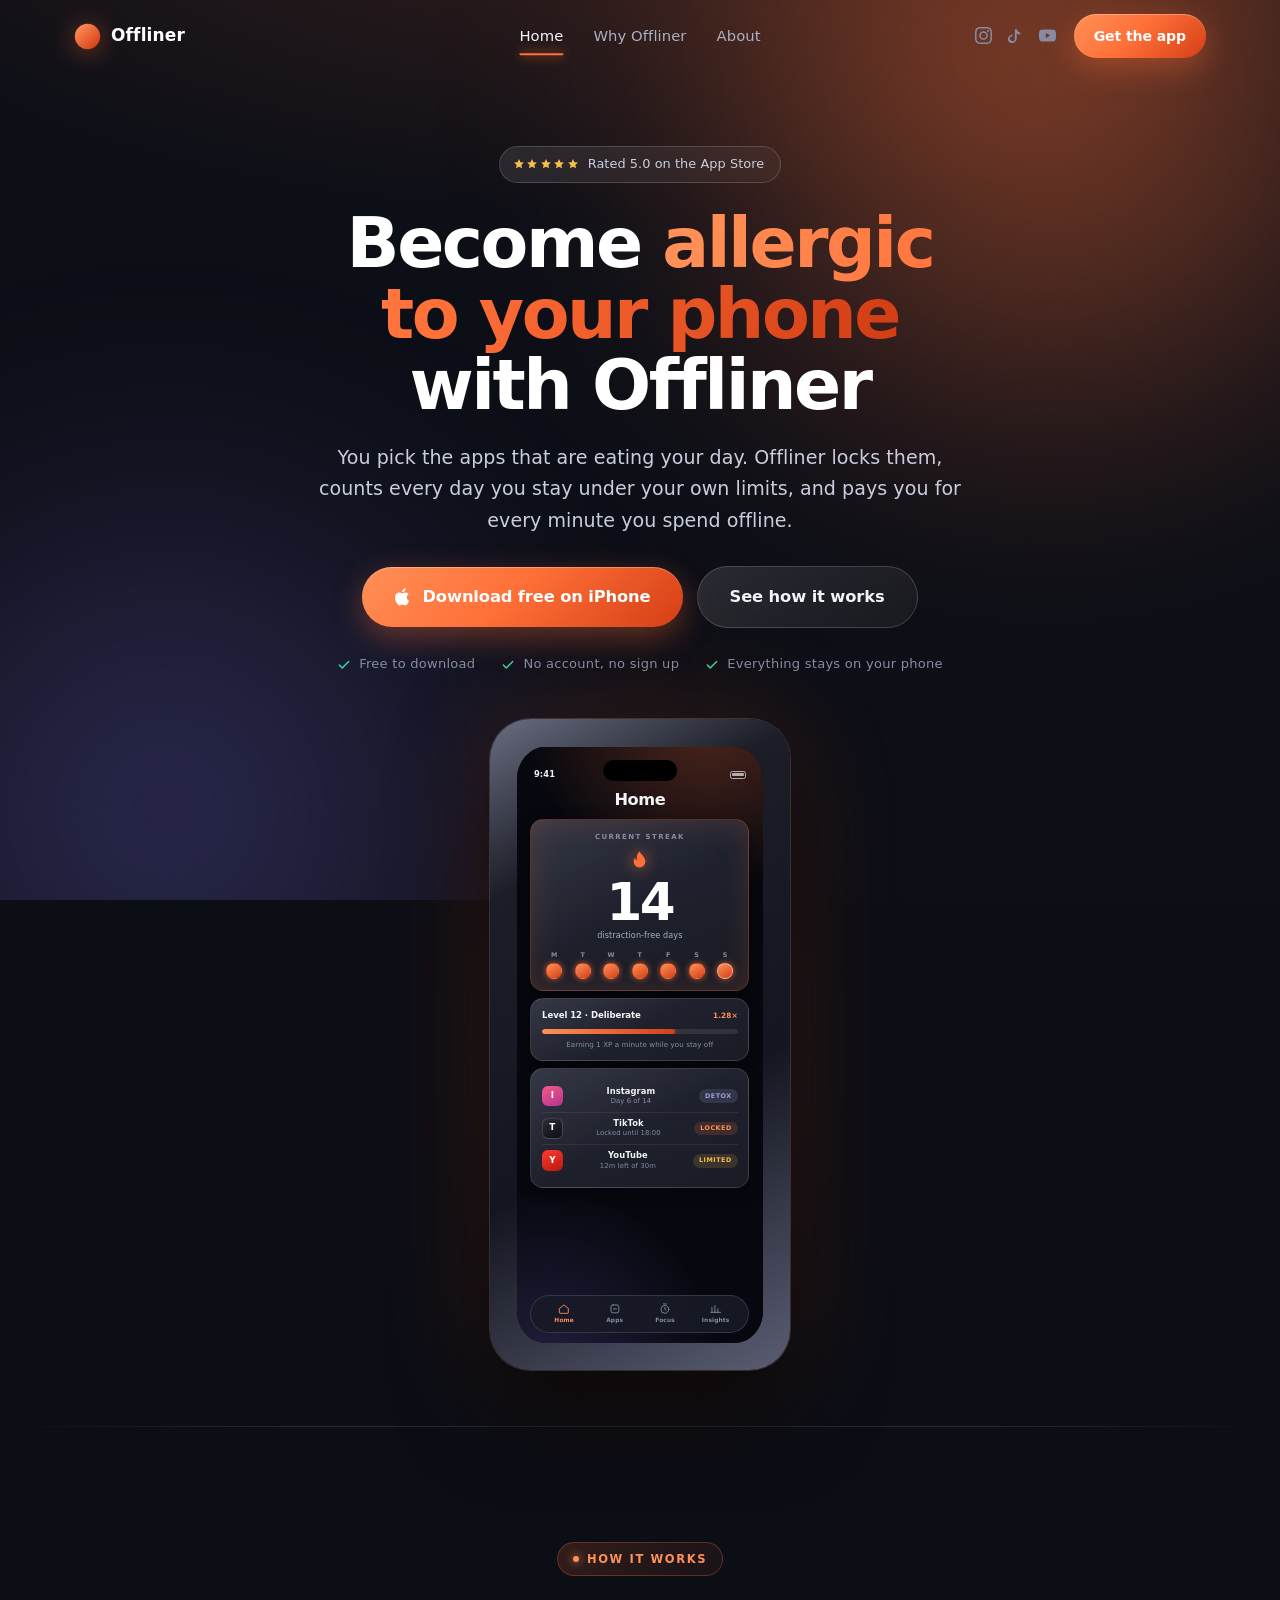
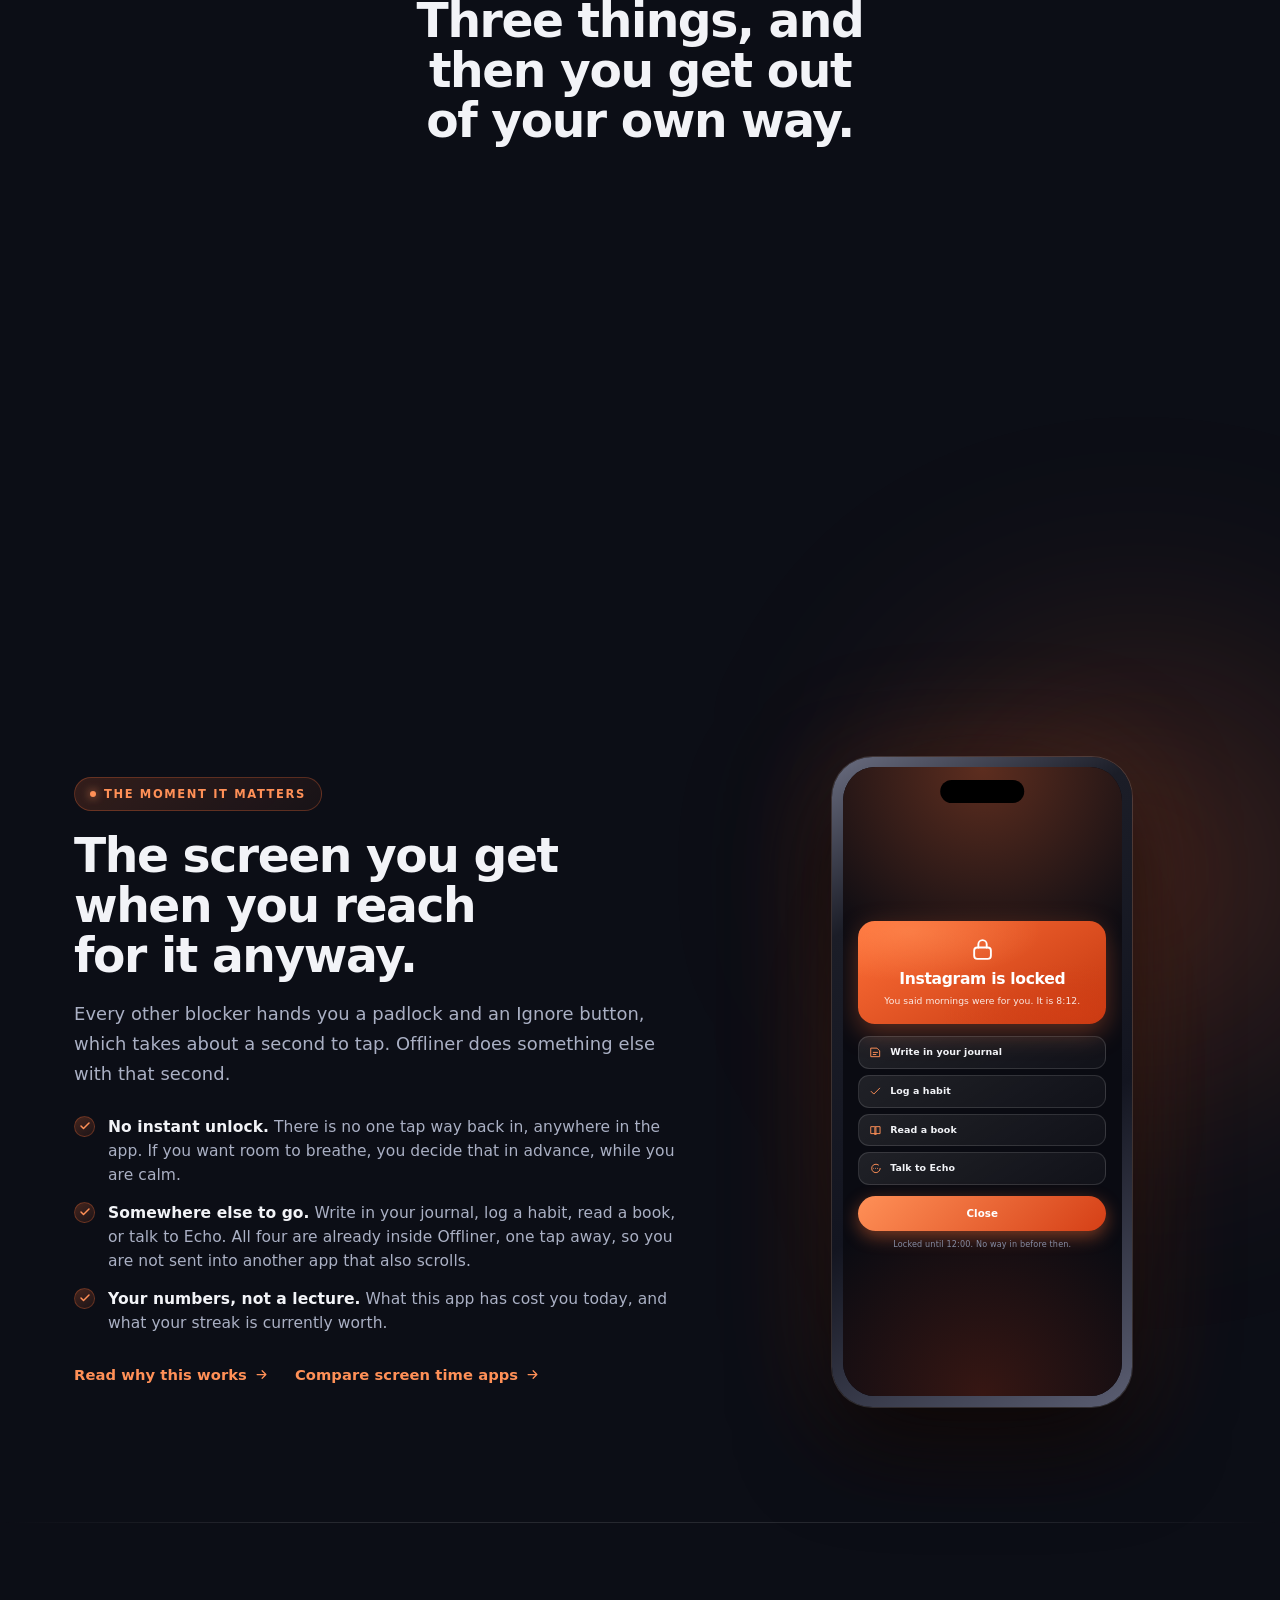
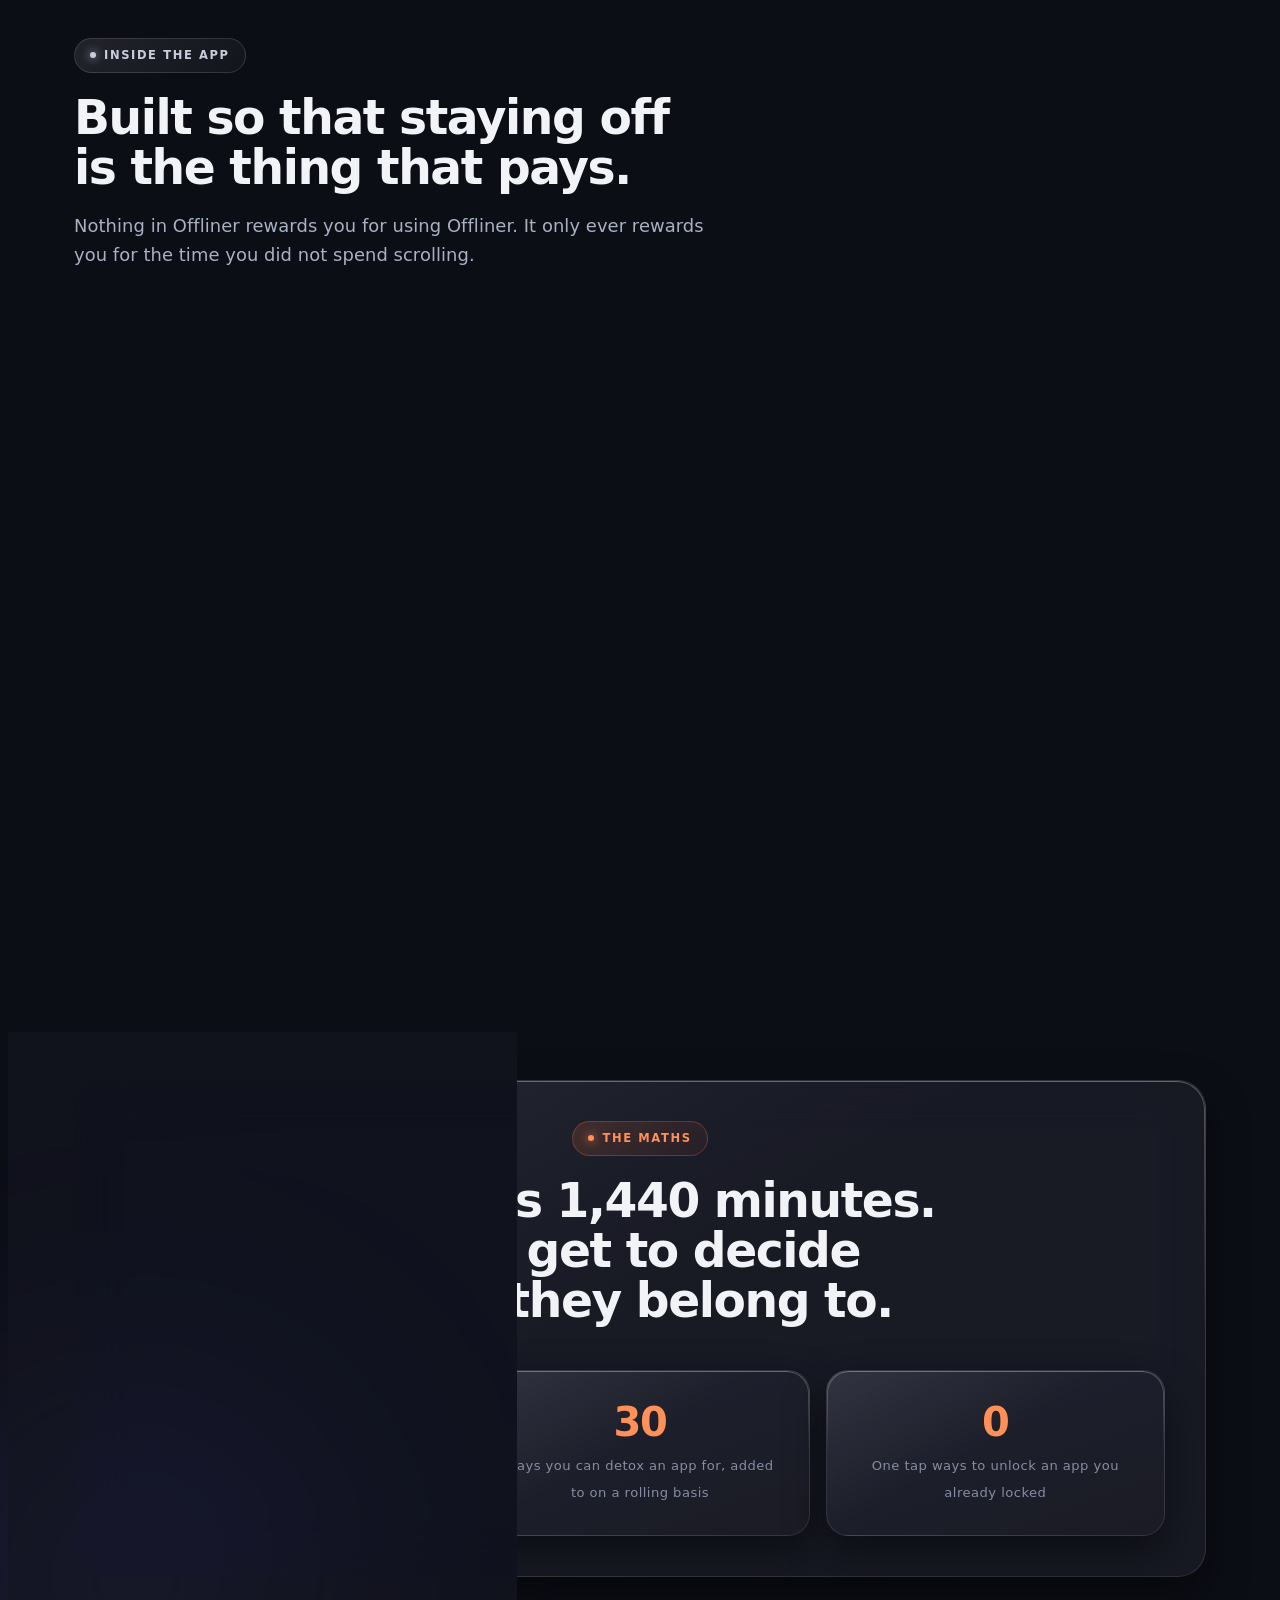
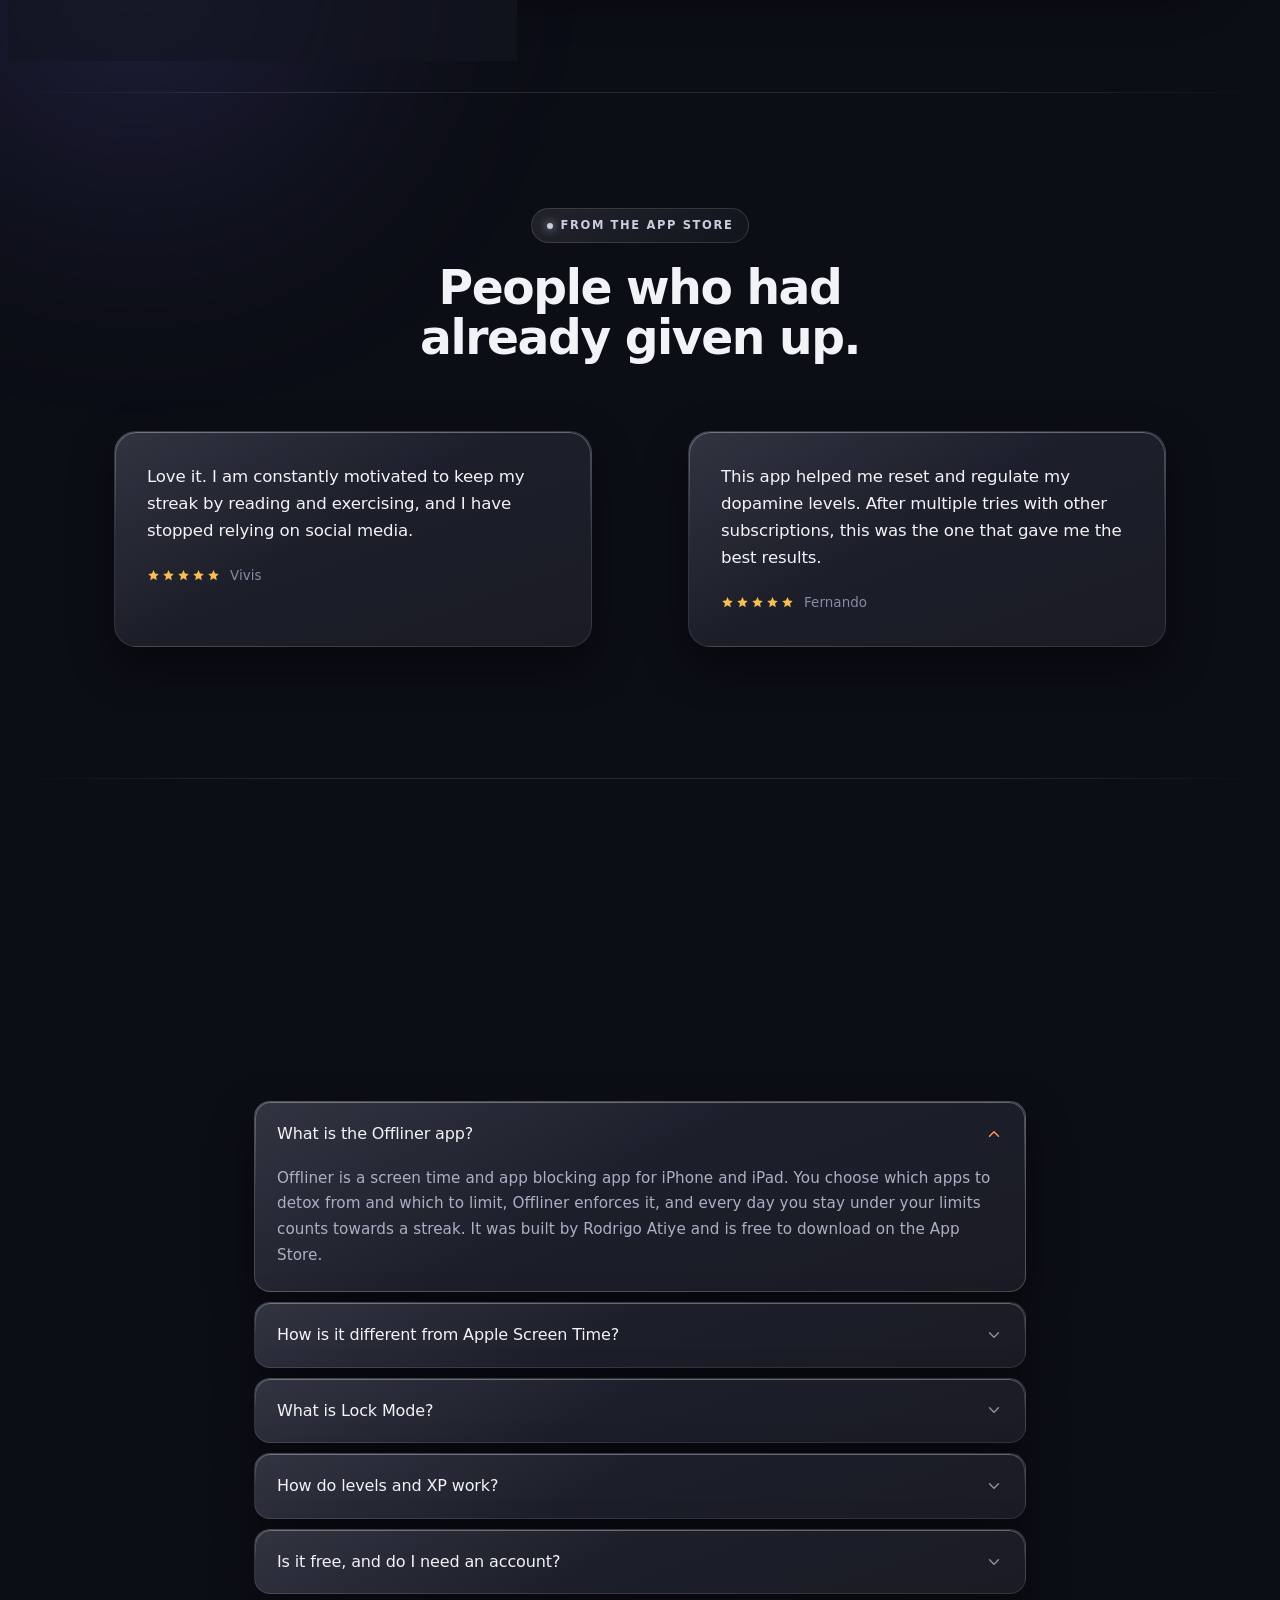
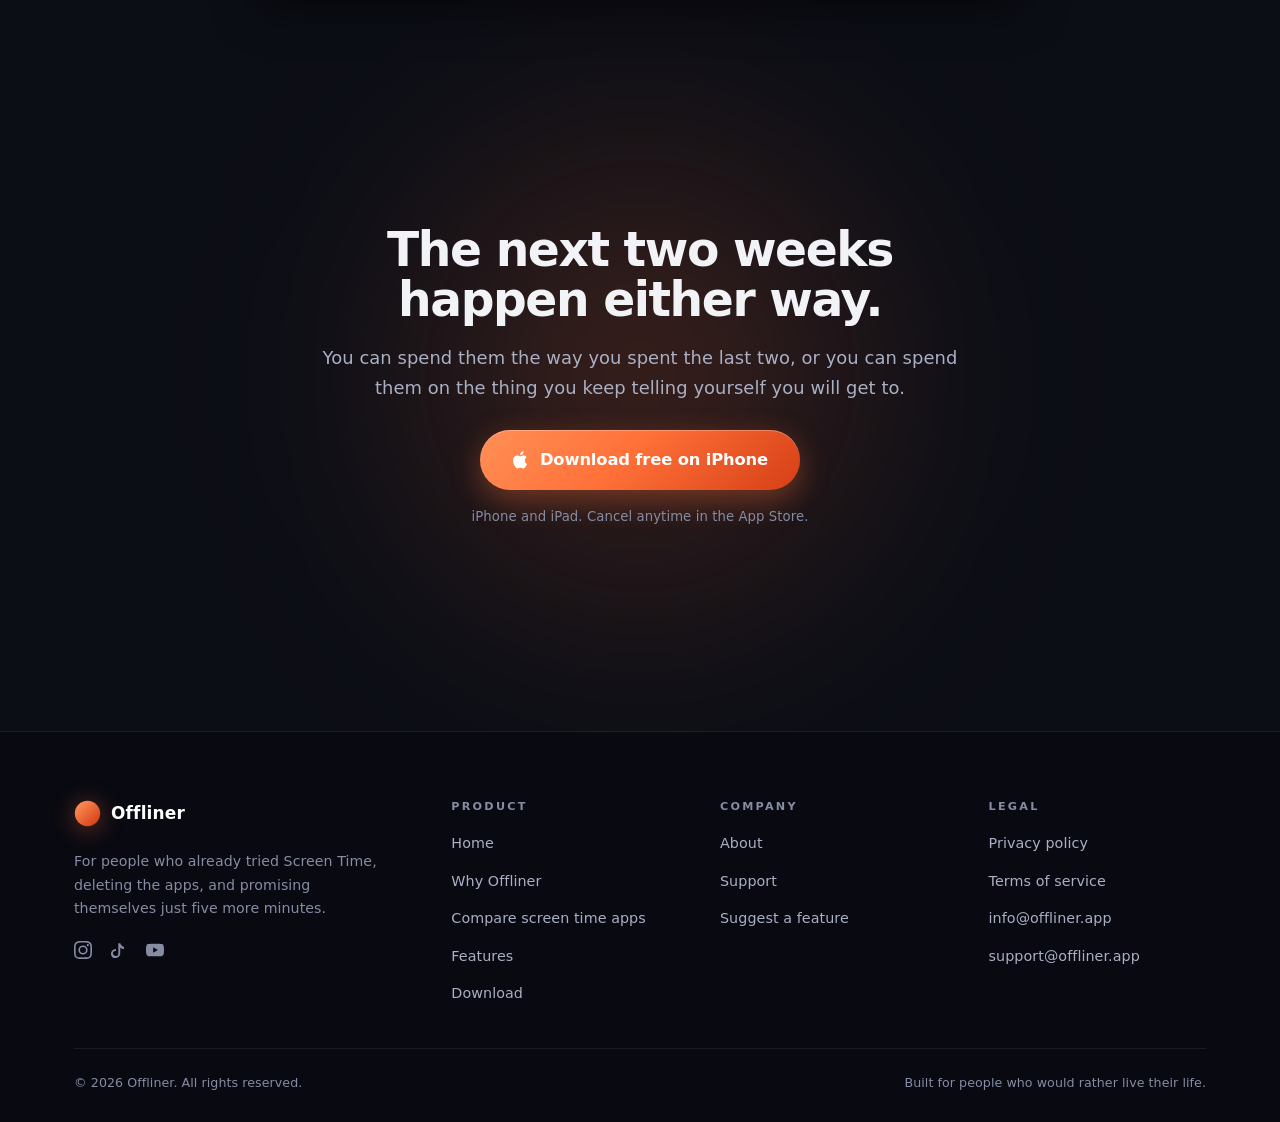
==== index.html @ 60e2301c "Redesign site: brighter Ambient Glass, CSS product mockups, rewritten copy" ====
<!DOCTYPE html>
<html lang="en">
<head>
<meta charset="utf-8">
<meta name="viewport" content="width=device-width, initial-scale=1, viewport-fit=cover">
<title>Offliner: Screen Time App and App Blocker for iPhone</title>
<meta name="description" content="Become allergic to your phone. Offliner locks the apps eating your day, counts every clean day as a streak, and pays you XP for every minute you stay offline. Free on the App Store.">
<link rel="canonical" href="https://offliner.app/">
<meta name="theme-color" content="#0C0E16">
<meta name="robots" content="index, follow, max-image-preview:large, max-snippet:-1, max-video-preview:-1">
<meta name="author" content="Rodrigo Atiye">
<meta name="apple-itunes-app" content="app-id=6758021299">

<meta property="og:type" content="website">
<meta property="og:site_name" content="Offliner">
<meta property="og:locale" content="en_US">
<meta property="og:url" content="https://offliner.app/">
<meta property="og:title" content="Become allergic to your phone with Offliner">
<meta property="og:description" content="Lock the apps eating your day. Every clean day builds a streak, and every offline minute earns you XP. Free on the App Store.">
<meta property="og:image" content="https://offliner.app/assets/img/og-image.png">
<meta property="og:image:width" content="1200">
<meta property="og:image:height" content="630">
<meta property="og:image:alt" content="Offliner, the screen time app for iPhone">
<meta name="twitter:card" content="summary_large_image">
<meta name="twitter:title" content="Become allergic to your phone with Offliner">
<meta name="twitter:description" content="Lock the apps eating your day. Every clean day builds a streak you will not want to break.">
<meta name="twitter:image" content="https://offliner.app/assets/img/og-image.png">

<link rel="icon" type="image/svg+xml" href="/assets/img/favicon.svg">
<link rel="icon" href="/assets/img/favicon.png" type="image/png">
<link rel="apple-touch-icon" href="/assets/img/apple-touch-icon.png">
<link rel="manifest" href="/site.webmanifest">
<link rel="preload" href="/assets/css/site.css?v=3" as="style">
<link rel="stylesheet" href="/assets/css/site.css?v=3">

<script type="application/ld+json">
[
  {
    "@context": "https://schema.org",
    "@type": "Organization",
    "@id": "https://offliner.app/#organization",
    "name": "Offliner",
    "alternateName": ["Offliner App", "Offliner Screen Time"],
    "url": "https://offliner.app/",
    "logo": {
      "@type": "ImageObject",
      "url": "https://offliner.app/assets/img/logo.png",
      "width": 512,
      "height": 512
    },
    "description": "Offliner is a screen time and app blocking app for iPhone that locks the apps eating your day and turns every offline minute into progress.",
    "founder": {
      "@type": "Person",
      "@id": "https://offliner.app/about.html#rodrigo",
      "name": "Rodrigo Atiye"
    },
    "sameAs": [
      "https://www.instagram.com/offlinerapp",
      "https://www.tiktok.com/@offlinerapp",
      "https://www.youtube.com/@OfflinerApp",
      "https://apps.apple.com/app/id6758021299"
    ],
    "contactPoint": [
      {
        "@type": "ContactPoint",
        "contactType": "customer support",
        "email": "support@offliner.app",
        "availableLanguage": ["English"]
      },
      {
        "@type": "ContactPoint",
        "contactType": "sales",
        "email": "info@offliner.app",
        "availableLanguage": ["English"]
      }
    ]
  },
  {
    "@context": "https://schema.org",
    "@type": "WebSite",
    "@id": "https://offliner.app/#website",
    "url": "https://offliner.app/",
    "name": "Offliner",
    "alternateName": "Offliner App",
    "description": "Become allergic to your phone.",
    "publisher": { "@id": "https://offliner.app/#organization" },
    "inLanguage": "en-US"
  },
  {
    "@context": "https://schema.org",
    "@type": "MobileApplication",
    "@id": "https://offliner.app/#app",
    "name": "Offliner",
    "alternateName": "Offliner: Screen Time and App Blocker",
    "operatingSystem": "iOS 17.0 or later",
    "applicationCategory": "HealthApplication",
    "applicationSubCategory": "Screen Time and App Blocker",
    "url": "https://offliner.app/",
    "downloadUrl": "https://apps.apple.com/app/id6758021299",
    "installUrl": "https://apps.apple.com/app/id6758021299",
    "screenshot": "https://offliner.app/assets/img/screens/home.png",
    "softwareVersion": "1.6.3",
    "author": { "@id": "https://offliner.app/#organization" },
    "publisher": { "@id": "https://offliner.app/#organization" },
    "description": "Offliner locks the apps that eat your day. You pick what to detox from and what to limit, Lock Mode stops you loosening your own rules in the moment, and every day you stay under your limits builds a streak that raises your XP multiplier.",
    "featureList": [
      "Detox from an app completely for up to 30 days",
      "Daily time and pickup limits per app",
      "Lock Mode, so you cannot loosen your rules in the moment",
      "Distraction free day streak with an XP multiplier",
      "Levels and XP earned only from time spent offline",
      "Focus sessions with timer and pomodoro",
      "Scheduled rules for work hours, bedtime and weekends",
      "Insights with one tap recommendations",
      "Journal, habits, books and Echo, the built in guide",
      "On device, no account required"
    ],
    "aggregateRating": {
      "@type": "AggregateRating",
      "ratingValue": "5",
      "bestRating": "5",
      "ratingCount": "2"
    },
    "offers": {
      "@type": "Offer",
      "price": "0",
      "priceCurrency": "USD",
      "description": "Free to download with in app purchases"
    }
  },
  {
    "@context": "https://schema.org",
    "@type": "WebPage",
    "@id": "https://offliner.app/#webpage",
    "url": "https://offliner.app/",
    "name": "Offliner: Screen Time App and App Blocker for iPhone",
    "isPartOf": { "@id": "https://offliner.app/#website" },
    "about": { "@id": "https://offliner.app/#app" },
    "primaryImageOfPage": "https://offliner.app/assets/img/og-image.png",
    "inLanguage": "en-US"
  },
  {
    "@context": "https://schema.org",
    "@type": "FAQPage",
    "@id": "https://offliner.app/#faq",
    "mainEntity": [
      {
        "@type": "Question",
        "name": "What is the Offliner app?",
        "acceptedAnswer": {
          "@type": "Answer",
          "text": "Offliner is a screen time and app blocking app for iPhone and iPad. You choose which apps to detox from and which to limit, Offliner enforces it, and every day you stay under your limits counts towards a streak. It was built by Rodrigo Atiye and is free to download on the App Store."
        }
      },
      {
        "@type": "Question",
        "name": "How is Offliner different from Apple Screen Time?",
        "acceptedAnswer": {
          "@type": "Answer",
          "text": "Apple Screen Time puts an Ignore Limit button on every block screen, which takes about a second to tap. Offliner has no instant unlock. On top of that it gives you a streak to protect, XP for every minute you stay offline, and somewhere to go when you close the app you were about to open."
        }
      },
      {
        "@type": "Question",
        "name": "What is Lock Mode?",
        "acceptedAnswer": {
          "@type": "Answer",
          "text": "Lock Mode is on by default and it stops you loosening your own rules in the moment you crave. While it is on you cannot edit or delete a rule inside its active window, and you cannot pull an app out of a detox early. If you turn it off, it only takes effect the next day, when you are calm again."
        }
      },
      {
        "@type": "Question",
        "name": "How do levels and XP work in Offliner?",
        "acceptedAnswer": {
          "@type": "Answer",
          "text": "You earn one XP for every minute you are not in a distracting app. There are 1,440 minutes in a day, so a completely offline day is worth 1,440 XP before your streak multiplier. Nothing else pays XP, including opening Offliner itself. Every five levels unlocks something new inside the app."
        }
      },
      {
        "@type": "Question",
        "name": "Is Offliner free, and does it need an account?",
        "acceptedAnswer": {
          "@type": "Answer",
          "text": "Offliner is free to download from the App Store and has in app purchases for the full feature set. There is no sign up and no account. Everything is computed on your iPhone and stays there, and Apple's Screen Time system hides app names from developers, so nobody at Offliner can see which apps you picked."
        }
      }
    ]
  }
]
</script>
</head>
<body>

<div class="ambient" aria-hidden="true"></div>
<div class="grain" aria-hidden="true"></div>

<!-- ====================== HEADER ====================== -->
<header class="header">
  <div class="wrap header__inner">
    <a class="brand" href="/" aria-label="Offliner home">
      <svg class="brand__mark" viewBox="0 0 32 32" aria-hidden="true">
        <defs>
          <linearGradient id="logoGrad" x1="4" y1="4" x2="28" y2="28" gradientUnits="userSpaceOnUse">
            <stop offset="0%" stop-color="#FF9057"/>
            <stop offset="100%" stop-color="#D53F16"/>
          </linearGradient>
        </defs>
        <circle cx="16" cy="16" r="15" fill="url(#logoGrad)"/>
      </svg>
      Offliner
    </a>

    <nav class="nav" aria-label="Main">
      <a href="/" aria-current="page">Home</a>
      <a href="/why.html">Why Offliner</a>
      <a href="/about.html">About</a>
    </nav>

    <div class="header__right">
      <div class="socials">
        <a href="https://www.instagram.com/offlinerapp" target="_blank" rel="noopener noreferrer" aria-label="Offliner on Instagram">
          <svg viewBox="0 0 24 24" aria-hidden="true"><path d="M12 2.163c3.204 0 3.584.012 4.85.07 3.252.148 4.771 1.691 4.919 4.919.058 1.265.069 1.645.069 4.849 0 3.205-.012 3.584-.069 4.849-.149 3.225-1.664 4.771-4.919 4.919-1.266.058-1.644.07-4.85.07-3.204 0-3.584-.012-4.849-.07-3.26-.149-4.771-1.699-4.919-4.92-.058-1.265-.07-1.644-.07-4.849 0-3.204.013-3.583.07-4.849.149-3.227 1.664-4.771 4.919-4.919 1.266-.057 1.645-.069 4.849-.069zM12 0C8.741 0 8.333.014 7.053.072 2.695.272.273 2.69.073 7.052.014 8.333 0 8.741 0 12c0 3.259.014 3.668.072 4.948.2 4.358 2.618 6.78 6.98 6.98C8.333 23.986 8.741 24 12 24c3.259 0 3.668-.014 4.948-.072 4.354-.2 6.782-2.618 6.979-6.98.059-1.28.073-1.689.073-4.948 0-3.259-.014-3.667-.072-4.947-.196-4.354-2.617-6.78-6.979-6.98C15.668.014 15.259 0 12 0zm0 5.838a6.162 6.162 0 100 12.324 6.162 6.162 0 000-12.324zM12 16a4 4 0 110-8 4 4 0 010 8zm6.406-11.845a1.44 1.44 0 100 2.881 1.44 1.44 0 000-2.881z"/></svg>
        </a>
        <a href="https://www.tiktok.com/@offlinerapp" target="_blank" rel="noopener noreferrer" aria-label="Offliner on TikTok">
          <svg viewBox="-0.323 -3.128 42.684 42.128" aria-hidden="true"><path d="M23.979 25.42V12.632A15.741 15.741 0 0 0 33 15.448v-4.89a9.083 9.083 0 0 1-4.912-2.82C26.016 6.431 24.586 4.358 24.132 2h-4.747l-.01 25.215c-.11 2.824-2.505 5.09-5.44 5.09-1.754-.002-3.398-.822-4.42-2.204-1.794-.913-2.919-2.716-2.92-4.682.003-2.92 2.44-5.285 5.45-5.289.56 0 1.098.09 1.608.245v-4.933C7.202 15.589 2 20.722 2 27.016c0 3.045 1.219 5.816 3.205 7.885A12.115 12.115 0 0 0 12.045 37c6.58 0 11.934-5.195 11.934-11.58"/></svg>
        </a>
        <a href="https://www.youtube.com/@OfflinerApp" target="_blank" rel="noopener noreferrer" aria-label="Offliner on YouTube">
          <svg viewBox="0 0 24 24" aria-hidden="true"><path d="M23.498 6.186a3.016 3.016 0 00-2.122-2.136C19.505 3.545 12 3.545 12 3.545s-7.505 0-9.377.505A3.017 3.017 0 00.502 6.186C0 8.07 0 12 0 12s0 3.93.502 5.814a3.016 3.016 0 002.122 2.136c1.871.505 9.376.505 9.376.505s7.505 0 9.377-.505a3.015 3.015 0 002.122-2.136C24 15.93 24 12 24 12s0-3.93-.502-5.814zM9.545 15.568V8.432L15.818 12l-6.273 3.568z"/></svg>
        </a>
      </div>
      <a class="btn btn--primary btn--sm" href="https://apps.apple.com/app/id6758021299" target="_blank" rel="noopener">Get the app</a>
    </div>

    <button class="burger" aria-label="Open menu" aria-expanded="false" aria-controls="mobile-menu">
      <span></span><span></span><span></span>
    </button>
  </div>
</header>

<div class="mobile-menu" id="mobile-menu">
  <a class="mobile-link" href="/">Home</a>
  <a class="mobile-link" href="/why.html">Why Offliner</a>
  <a class="mobile-link" href="/about.html">About</a>
  <a class="mobile-link" href="/support.html">Support</a>
  <a class="btn btn--primary btn--lg" href="https://apps.apple.com/app/id6758021299" target="_blank" rel="noopener">Download on the App Store</a>
  <div class="socials">
    <a href="https://www.instagram.com/offlinerapp" target="_blank" rel="noopener noreferrer" aria-label="Instagram"><svg viewBox="0 0 24 24"><path d="M12 2.163c3.204 0 3.584.012 4.85.07 3.252.148 4.771 1.691 4.919 4.919.058 1.265.069 1.645.069 4.849 0 3.205-.012 3.584-.069 4.849-.149 3.225-1.664 4.771-4.919 4.919-1.266.058-1.644.07-4.85.07-3.204 0-3.584-.012-4.849-.07-3.26-.149-4.771-1.699-4.919-4.92-.058-1.265-.07-1.644-.07-4.849 0-3.204.013-3.583.07-4.849.149-3.227 1.664-4.771 4.919-4.919 1.266-.057 1.645-.069 4.849-.069zM12 0C8.741 0 8.333.014 7.053.072 2.695.272.273 2.69.073 7.052.014 8.333 0 8.741 0 12c0 3.259.014 3.668.072 4.948.2 4.358 2.618 6.78 6.98 6.98C8.333 23.986 8.741 24 12 24c3.259 0 3.668-.014 4.948-.072 4.354-.2 6.782-2.618 6.979-6.98.059-1.28.073-1.689.073-4.948 0-3.259-.014-3.667-.072-4.947-.196-4.354-2.617-6.78-6.979-6.98C15.668.014 15.259 0 12 0zm0 5.838a6.162 6.162 0 100 12.324 6.162 6.162 0 000-12.324zM12 16a4 4 0 110-8 4 4 0 010 8zm6.406-11.845a1.44 1.44 0 100 2.881 1.44 1.44 0 000-2.881z"/></svg></a>
    <a href="https://www.tiktok.com/@offlinerapp" target="_blank" rel="noopener noreferrer" aria-label="TikTok"><svg viewBox="-0.323 -3.128 42.684 42.128"><path d="M23.979 25.42V12.632A15.741 15.741 0 0 0 33 15.448v-4.89a9.083 9.083 0 0 1-4.912-2.82C26.016 6.431 24.586 4.358 24.132 2h-4.747l-.01 25.215c-.11 2.824-2.505 5.09-5.44 5.09-1.754-.002-3.398-.822-4.42-2.204-1.794-.913-2.919-2.716-2.92-4.682.003-2.92 2.44-5.285 5.45-5.289.56 0 1.098.09 1.608.245v-4.933C7.202 15.589 2 20.722 2 27.016c0 3.045 1.219 5.816 3.205 7.885A12.115 12.115 0 0 0 12.045 37c6.58 0 11.934-5.195 11.934-11.58"/></svg></a>
    <a href="https://www.youtube.com/@OfflinerApp" target="_blank" rel="noopener noreferrer" aria-label="YouTube"><svg viewBox="0 0 24 24"><path d="M23.498 6.186a3.016 3.016 0 00-2.122-2.136C19.505 3.545 12 3.545 12 3.545s-7.505 0-9.377.505A3.017 3.017 0 00.502 6.186C0 8.07 0 12 0 12s0 3.93.502 5.814a3.016 3.016 0 002.122 2.136c1.871.505 9.376.505 9.376.505s7.505 0 9.377-.505a3.015 3.015 0 002.122-2.136C24 15.93 24 12 24 12s0-3.93-.502-5.814zM9.545 15.568V8.432L15.818 12l-6.273 3.568z"/></svg></a>
  </div>
</div>

<main>

<!-- ====================== HERO ====================== -->
<section class="hero">
  <div class="wrap">
    <span class="pill reveal">
      <span class="stars" aria-hidden="true"><svg viewBox="0 0 24 24"><path d="M12 2l2.9 6.3 6.9.8-5.1 4.7 1.4 6.8L12 17.3 5.9 20.6l1.4-6.8L2.2 9.1l6.9-.8z"/></svg><svg viewBox="0 0 24 24"><path d="M12 2l2.9 6.3 6.9.8-5.1 4.7 1.4 6.8L12 17.3 5.9 20.6l1.4-6.8L2.2 9.1l6.9-.8z"/></svg><svg viewBox="0 0 24 24"><path d="M12 2l2.9 6.3 6.9.8-5.1 4.7 1.4 6.8L12 17.3 5.9 20.6l1.4-6.8L2.2 9.1l6.9-.8z"/></svg><svg viewBox="0 0 24 24"><path d="M12 2l2.9 6.3 6.9.8-5.1 4.7 1.4 6.8L12 17.3 5.9 20.6l1.4-6.8L2.2 9.1l6.9-.8z"/></svg><svg viewBox="0 0 24 24"><path d="M12 2l2.9 6.3 6.9.8-5.1 4.7 1.4 6.8L12 17.3 5.9 20.6l1.4-6.8L2.2 9.1l6.9-.8z"/></svg></span>
      Rated 5.0 on the App Store
    </span>

    <h1 class="reveal" data-d="1">Become <span class="grad">allergic to your phone</span> with Offliner</h1>

    <p class="lede reveal" data-d="2">
      You pick the apps that are eating your day. Offliner locks them, counts every day you
      stay under your own limits, and pays you for every minute you spend offline.
    </p>

    <div class="btn-row reveal" data-d="3">
      <a class="btn btn--primary btn--lg" href="https://apps.apple.com/app/id6758021299" target="_blank" rel="noopener">
        <svg width="18" height="18" viewBox="0 0 24 24" fill="currentColor" aria-hidden="true"><path d="M17.05 12.54c-.03-2.9 2.37-4.3 2.48-4.37-1.35-1.98-3.45-2.25-4.2-2.28-1.79-.18-3.49 1.05-4.4 1.05-.9 0-2.3-1.03-3.79-1-1.95.03-3.75 1.13-4.75 2.87-2.02 3.51-.52 8.7 1.45 11.55.96 1.39 2.11 2.95 3.62 2.9 1.45-.06 2-.94 3.76-.94s2.25.94 3.79.91c1.56-.03 2.55-1.42 3.5-2.82 1.1-1.62 1.56-3.19 1.58-3.27-.03-.02-3.03-1.17-3.06-4.6M14.2 3.87c.8-.97 1.34-2.31 1.19-3.65-1.15.05-2.54.77-3.37 1.73-.74.86-1.39 2.23-1.21 3.54 1.28.1 2.59-.65 3.39-1.62"/></svg>
        Download free on iPhone
      </a>
      <a class="btn btn--glass btn--lg" href="#how">See how it works</a>
    </div>

    <div class="trust reveal" data-d="4">
      <span><svg viewBox="0 0 24 24" fill="none" stroke="currentColor" stroke-width="2.4" stroke-linecap="round" stroke-linejoin="round"><path d="M20 6L9 17l-5-5"/></svg> Free to download</span>
      <span><svg viewBox="0 0 24 24" fill="none" stroke="currentColor" stroke-width="2.4" stroke-linecap="round" stroke-linejoin="round"><path d="M20 6L9 17l-5-5"/></svg> No account, no sign up</span>
      <span><svg viewBox="0 0 24 24" fill="none" stroke="currentColor" stroke-width="2.4" stroke-linecap="round" stroke-linejoin="round"><path d="M20 6L9 17l-5-5"/></svg> Everything stays on your phone</span>
    </div>

    <div class="mt-l reveal" data-d="4">
      <div class="phone phone--lit">
        <div class="phone__screen">
          <div class="phone__island" aria-hidden="true"></div>
          <!-- Real screenshot? Replace this whole .ui block with:
               <img src="/assets/img/screens/home.png" alt="Offliner home screen showing a 14 day streak" width="1290" height="2796"> -->
          <div class="ui" role="img" aria-label="The Offliner home screen: a 14 day distraction free streak, a level 12 progress bar, and a list of locked and limited apps.">
            <div class="ui__status">
              <span>9:41</span>
              <i aria-hidden="true"><span class="ui__batt"></span></i>
            </div>
            <div class="ui__title">Home</div>

            <div class="ui__card ui__card--hero">
              <div class="ui__eyebrow">Current streak</div>
              <div class="ui__flame" aria-hidden="true">
                <svg viewBox="0 0 24 24"><path d="M12 2c1.8 3.6 5.2 5.2 5.2 9.2A5.2 5.2 0 0 1 6.8 11.2c0-1.4.5-2.5 1.2-3.5.3 1.2 1 1.9 2 2.2C8.9 7 10 4 12 2z"/></svg>
              </div>
              <div class="ui__hero">14</div>
              <div class="ui__herolabel">distraction-free days</div>
              <div class="ui__week" aria-hidden="true">
                <span class="ui__day ui__day--on">M<b></b></span>
                <span class="ui__day ui__day--on">T<b></b></span>
                <span class="ui__day ui__day--on">W<b></b></span>
                <span class="ui__day ui__day--on">T<b></b></span>
                <span class="ui__day ui__day--on">F<b></b></span>
                <span class="ui__day ui__day--on">S<b></b></span>
                <span class="ui__day ui__day--on ui__day--now">S<b></b></span>
              </div>
            </div>

            <div class="ui__card">
              <div class="ui__row">
                <span class="ui__rowtitle">Level 12 · Deliberate</span>
                <span class="ui__rowmeta ui__rowmeta--focus">1.28&times;</span>
              </div>
              <div class="ui__bar"><i style="width:68%"></i></div>
              <div class="ui__note">Earning 1 XP a minute while you stay off</div>
            </div>

            <div class="ui__card">
              <div class="ui__app">
                <span class="ui__chip ui__chip--a" aria-hidden="true">I</span>
                <span class="ui__appmeta"><span class="ui__appname">Instagram</span><span class="ui__appsub">Day 6 of 14</span></span>
                <span class="ui__state ui__state--detox">Detox</span>
              </div>
              <div class="ui__app">
                <span class="ui__chip ui__chip--b" aria-hidden="true">T</span>
                <span class="ui__appmeta"><span class="ui__appname">TikTok</span><span class="ui__appsub">Locked until 18:00</span></span>
                <span class="ui__state ui__state--locked">Locked</span>
              </div>
              <div class="ui__app">
                <span class="ui__chip ui__chip--c" aria-hidden="true">Y</span>
                <span class="ui__appmeta"><span class="ui__appname">YouTube</span><span class="ui__appsub">12m left of 30m</span></span>
                <span class="ui__state ui__state--limited">Limited</span>
              </div>
            </div>

            <div class="ui__tabs" aria-hidden="true">
              <span class="ui__tab ui__tab--on"><svg viewBox="0 0 24 24"><path d="M3 11l9-7 9 7v9a1 1 0 0 1-1 1H4a1 1 0 0 1-1-1z"/></svg>Home</span>
              <span class="ui__tab"><svg viewBox="0 0 24 24"><rect x="4" y="4" width="16" height="16" rx="4"/><path d="M9 12h6"/></svg>Apps</span>
              <span class="ui__tab"><svg viewBox="0 0 24 24"><circle cx="12" cy="13" r="8"/><path d="M12 9v4l2.5 2M9 2h6"/></svg>Focus</span>
              <span class="ui__tab"><svg viewBox="0 0 24 24"><path d="M4 19V9M10 19V5M16 19v-7M2 19h20"/></svg>Insights</span>
            </div>
          </div>
        </div>
      </div>
    </div>
  </div>
</section>

<hr class="rule">

<!-- ====================== HOW IT WORKS ====================== -->
<section class="section" id="how">
  <div class="wrap">
    <div class="section-head center reveal">
      <span class="eyebrow"><i></i>How it works</span>
      <h2>Three things, and then you get out of your own way.</h2>
    </div>

    <div class="grid grid--3 steps">
      <div class="solid-glass step card--hover reveal">
        <div class="step__n">1</div>
        <h3>Pick what is taking your time</h3>
        <p>Detox from an app completely for up to 30 days, or leave it open with a daily limit you set yourself. Your limits, your caliber. Not somebody else's idea of what you should manage.</p>
      </div>
      <div class="solid-glass step card--hover reveal" data-d="1">
        <div class="step__n">2</div>
        <h3>Lock Mode keeps you honest</h3>
        <p>It is on by default. While it is on you cannot quietly loosen your own rules the second you crave. Turn it off and it only takes effect tomorrow, when you are calm again.</p>
      </div>
      <div class="solid-glass step card--hover reveal" data-d="2">
        <div class="step__n">3</div>
        <h3>Every clean day builds the streak</h3>
        <p>Stay under your limits and the day counts. Your streak also raises your XP multiplier, so the longer you hold it, the more every offline minute is worth to you.</p>
      </div>
    </div>
  </div>
</section>

<!-- ====================== THE BLOCK SCREEN ====================== -->
<section class="section">
  <div class="bloom bloom--warm" style="top:-10%; right:-14%" aria-hidden="true"></div>
  <div class="wrap split split--narrow">
    <div class="reveal">
      <span class="eyebrow"><i></i>The moment it matters</span>
      <h2>The screen you get when you reach for it anyway.</h2>
      <p class="lede mt-s">
        Every other blocker hands you a padlock and an Ignore button, which takes about a
        second to tap. Offliner does something else with that second.
      </p>

      <ul class="ticks">
        <li><span><b>No instant unlock.</b> There is no one tap way back in, anywhere in the app. If you want room to breathe, you decide that in advance, while you are calm.</span></li>
        <li><span><b>Somewhere else to go.</b> Write in your journal, log a habit, read a book, or talk to Echo. All four are already inside Offliner, one tap away, so you are not sent into another app that also scrolls.</span></li>
        <li><span><b>Your numbers, not a lecture.</b> What this app has cost you today, and what your streak is currently worth.</span></li>
      </ul>

      <div class="btn-row mt-m" style="gap:26px">
        <a class="link-arrow" href="/why.html">
          Read why this works
          <svg width="15" height="15" viewBox="0 0 24 24" fill="none" stroke="currentColor" stroke-width="2" stroke-linecap="round" stroke-linejoin="round"><path d="M5 12h14M13 6l6 6-6 6"/></svg>
        </a>
        <a class="link-arrow" href="/screen-time-app.html">
          Compare screen time apps
          <svg width="15" height="15" viewBox="0 0 24 24" fill="none" stroke="currentColor" stroke-width="2" stroke-linecap="round" stroke-linejoin="round"><path d="M5 12h14M13 6l6 6-6 6"/></svg>
        </a>
      </div>
    </div>

    <div class="reveal" data-d="1">
      <div class="phone phone--lit">
        <div class="phone__screen">
          <div class="phone__island" aria-hidden="true"></div>
          <div class="ui ui--block" role="img" aria-label="The Offliner block screen: Instagram is locked, with four things to do instead and a Close button.">
            <div class="ui__mesh">
              <div class="ui__lock" aria-hidden="true">
                <svg viewBox="0 0 24 24"><rect x="4" y="10" width="16" height="11" rx="3"/><path d="M8 10V7a4 4 0 0 1 8 0v3"/></svg>
              </div>
              <div class="ui__blocktitle">Instagram is locked</div>
              <div class="ui__blockline">You said mornings were for you. It is 8:12.</div>
            </div>

            <div class="ui__subs">
              <span class="ui__sub"><svg viewBox="0 0 24 24"><path d="M4 4h11l5 5v11H4z"/><path d="M8 12h8M8 16h5"/></svg> Write in your journal</span>
              <span class="ui__sub"><svg viewBox="0 0 24 24"><path d="M20 6L9 17l-5-5"/></svg> Log a habit</span>
              <span class="ui__sub"><svg viewBox="0 0 24 24"><path d="M4 5h7a2 2 0 0 1 2 2v13a2 2 0 0 0-2-2H4z"/><path d="M20 5h-7a2 2 0 0 0-2 2v13a2 2 0 0 1 2-2h7z"/></svg> Read a book</span>
              <span class="ui__sub"><svg viewBox="0 0 24 24"><path d="M21 12a8 8 0 1 1-3.2-6.4"/><path d="M8 12h.01M12 12h.01M16 12h.01"/></svg> Talk to Echo</span>
            </div>

            <span class="ui__cta">Close</span>
            <div class="ui__sealed">Locked until 12:00. No way in before then.</div>
          </div>
        </div>
      </div>
    </div>
  </div>
</section>

<hr class="rule">

<!-- ====================== WHAT IS INSIDE ====================== -->
<section class="section" id="inside">
  <div class="wrap">
    <div class="section-head reveal">
      <span class="eyebrow eyebrow--neutral"><i></i>Inside the app</span>
      <h2>Built so that staying off is the thing that pays.</h2>
      <p class="lede">Nothing in Offliner rewards you for using Offliner. It only ever rewards you for the time you did not spend scrolling.</p>
    </div>

    <div class="bento">
      <div class="solid-glass card card--hover bento--wide reveal">
        <div class="tile"><svg class="ico" viewBox="0 0 24 24"><path d="M12 3c1.5 3 4.5 4.5 4.5 8a4.5 4.5 0 0 1-9 0c0-1.2.4-2.1 1-3 .3 1 .9 1.6 1.7 1.8C9.6 7.6 10.5 5 12 3z"/><path d="M12 21v-2"/></svg></div>
        <h3>Your streak, and your level</h3>
        <p>You earn one point for every minute you are not in a distracting app. There are 1,440 minutes in a day, so a fully offline day is worth 1,440 of them. Every five levels unlocks something new inside the app, and your streak multiplies everything you earn.</p>
      </div>

      <div class="solid-glass card card--hover bento--wide reveal" data-d="1">
        <div class="tile tile--neutral"><svg class="ico" viewBox="0 0 24 24"><rect x="3" y="5" width="18" height="16" rx="3"/><path d="M8 3v4M16 3v4M3 11h18"/></svg></div>
        <h3>Detox, then limits</h3>
        <p>Add an app to a detox and it is gone completely, for anywhere up to 30 days. You can add more apps to a running detox at any time. When it ends the app graduates to a daily limit instead of a block, so you get it back on your terms rather than all at once.</p>
      </div>

      <div class="solid-glass card card--hover reveal">
        <div class="tile"><svg class="ico" viewBox="0 0 24 24"><circle cx="12" cy="13" r="8"/><path d="M12 9v4l2.5 2M9 2h6"/></svg></div>
        <h3>Focus sessions</h3>
        <p>A timer, or a pomodoro with breaks you can safely stop in. While it runs, the apps you picked simply are not reachable.</p>
      </div>

      <div class="solid-glass card card--hover reveal" data-d="1">
        <div class="tile tile--limited"><svg class="ico" viewBox="0 0 24 24"><path d="M4 19V9M10 19V5M16 19v-7M22 19h-2"/><path d="M2 19h20"/></svg></div>
        <h3>Insights that suggest</h3>
        <p>It notices your pattern and offers you the fix. "10pm is when you reach for TikTok the most. Want a night schedule?" One tap and it is a rule.</p>
      </div>

      <div class="solid-glass card card--hover reveal" data-d="2">
        <div class="tile tile--allowed"><svg class="ico" viewBox="0 0 24 24"><path d="M21 12a8 8 0 1 1-3.2-6.4"/><path d="M8 12h.01M12 12h.01M16 12h.01"/></svg></div>
        <h3>Echo, the journal, the books</h3>
        <p>Echo is there at 3am when the craving is. The journal is where you work out what set it off. The books are what you read instead.</p>
      </div>
    </div>
  </div>
</section>

<!-- ====================== THE ONE NUMBER ====================== -->
<section class="section">
  <div class="bloom bloom--cool" style="bottom:-24%; left:-12%" aria-hidden="true"></div>
  <div class="wrap">
    <div class="glass card--lg center reveal" style="border-radius:var(--r-hero)">
      <span class="eyebrow"><i></i>The maths</span>
      <h2 style="max-width:22ch;margin-inline:auto">A day is 1,440 minutes. You get to decide who they belong to.</h2>
      <div class="grid grid--3 mt-l">
        <div class="solid-glass stat">
          <span class="stat__n"><em>1,440</em></span>
          <span class="stat__l">XP in a completely offline day, before your streak multiplier</span>
        </div>
        <div class="solid-glass stat">
          <span class="stat__n"><em>30</em></span>
          <span class="stat__l">Days you can detox an app for, added to on a rolling basis</span>
        </div>
        <div class="solid-glass stat">
          <span class="stat__n"><em>0</em></span>
          <span class="stat__l">One tap ways to unlock an app you already locked</span>
        </div>
      </div>
    </div>
  </div>
</section>

<hr class="rule">

<!-- ====================== TESTIMONIALS ====================== -->
<section class="section">
  <div class="wrap">
    <div class="section-head center reveal">
      <span class="eyebrow eyebrow--neutral"><i></i>From the App Store</span>
      <h2>People who had already given up.</h2>
    </div>

    <div class="grid grid--2">
      <figure class="solid-glass quote card--hover reveal">
        <blockquote>Love it. I am constantly motivated to keep my streak by reading and exercising, and I have stopped relying on social media.</blockquote>
        <figcaption>
          <span class="stars" aria-hidden="true"><svg viewBox="0 0 24 24"><path d="M12 2l2.9 6.3 6.9.8-5.1 4.7 1.4 6.8L12 17.3 5.9 20.6l1.4-6.8L2.2 9.1l6.9-.8z"/></svg><svg viewBox="0 0 24 24"><path d="M12 2l2.9 6.3 6.9.8-5.1 4.7 1.4 6.8L12 17.3 5.9 20.6l1.4-6.8L2.2 9.1l6.9-.8z"/></svg><svg viewBox="0 0 24 24"><path d="M12 2l2.9 6.3 6.9.8-5.1 4.7 1.4 6.8L12 17.3 5.9 20.6l1.4-6.8L2.2 9.1l6.9-.8z"/></svg><svg viewBox="0 0 24 24"><path d="M12 2l2.9 6.3 6.9.8-5.1 4.7 1.4 6.8L12 17.3 5.9 20.6l1.4-6.8L2.2 9.1l6.9-.8z"/></svg><svg viewBox="0 0 24 24"><path d="M12 2l2.9 6.3 6.9.8-5.1 4.7 1.4 6.8L12 17.3 5.9 20.6l1.4-6.8L2.2 9.1l6.9-.8z"/></svg></span>
          Vivis
        </figcaption>
      </figure>

      <figure class="solid-glass quote card--hover reveal" data-d="1">
        <blockquote>This app helped me reset and regulate my dopamine levels. After multiple tries with other subscriptions, this was the one that gave me the best results.</blockquote>
        <figcaption>
          <span class="stars" aria-hidden="true"><svg viewBox="0 0 24 24"><path d="M12 2l2.9 6.3 6.9.8-5.1 4.7 1.4 6.8L12 17.3 5.9 20.6l1.4-6.8L2.2 9.1l6.9-.8z"/></svg><svg viewBox="0 0 24 24"><path d="M12 2l2.9 6.3 6.9.8-5.1 4.7 1.4 6.8L12 17.3 5.9 20.6l1.4-6.8L2.2 9.1l6.9-.8z"/></svg><svg viewBox="0 0 24 24"><path d="M12 2l2.9 6.3 6.9.8-5.1 4.7 1.4 6.8L12 17.3 5.9 20.6l1.4-6.8L2.2 9.1l6.9-.8z"/></svg><svg viewBox="0 0 24 24"><path d="M12 2l2.9 6.3 6.9.8-5.1 4.7 1.4 6.8L12 17.3 5.9 20.6l1.4-6.8L2.2 9.1l6.9-.8z"/></svg><svg viewBox="0 0 24 24"><path d="M12 2l2.9 6.3 6.9.8-5.1 4.7 1.4 6.8L12 17.3 5.9 20.6l1.4-6.8L2.2 9.1l6.9-.8z"/></svg></span>
          Fernando
        </figcaption>
      </figure>
    </div>
  </div>
</section>

<hr class="rule">

<!-- ====================== FAQ ====================== -->
<section class="section" id="faq">
  <div class="wrap" style="max-width:820px">
    <div class="section-head center reveal">
      <span class="eyebrow eyebrow--neutral"><i></i>Common questions</span>
      <h2>What Offliner is, in plain terms.</h2>
    </div>

    <div class="acc reveal">
      <details class="solid-glass" open>
        <summary>What is the Offliner app?
          <svg class="chev" viewBox="0 0 24 24" fill="none" stroke="currentColor" stroke-width="2" stroke-linecap="round" stroke-linejoin="round" aria-hidden="true"><path d="M6 9l6 6 6-6"/></svg></summary>
        <div class="acc__body">
          <p>Offliner is a screen time and app blocking app for iPhone and iPad. You choose which apps to detox from and which to limit, Offliner enforces it, and every day you stay under your limits counts towards a streak. It was built by Rodrigo Atiye and is free to download on the App Store.</p>
        </div>
      </details>

      <details class="solid-glass">
        <summary>How is it different from Apple Screen Time?
          <svg class="chev" viewBox="0 0 24 24" fill="none" stroke="currentColor" stroke-width="2" stroke-linecap="round" stroke-linejoin="round" aria-hidden="true"><path d="M6 9l6 6 6-6"/></svg></summary>
        <div class="acc__body">
          <p>Screen Time puts an "Ignore Limit" button on every block screen, and that takes about a second to tap. Offliner has no instant unlock. On top of that you get a streak worth protecting, XP for every minute you stay offline, and somewhere to go the moment you close the app you were about to open.</p>
        </div>
      </details>

      <details class="solid-glass">
        <summary>What is Lock Mode?
          <svg class="chev" viewBox="0 0 24 24" fill="none" stroke="currentColor" stroke-width="2" stroke-linecap="round" stroke-linejoin="round" aria-hidden="true"><path d="M6 9l6 6 6-6"/></svg></summary>
        <div class="acc__body">
          <p>It is the thing that stops you negotiating with yourself. Lock Mode is on by default. While it is on you cannot edit or delete a rule inside its active window, and you cannot pull an app out of a detox early. If you turn it off, it only takes effect the next day, so the decision is never made in the middle of a craving.</p>
        </div>
      </details>

      <details class="solid-glass">
        <summary>How do levels and XP work?
          <svg class="chev" viewBox="0 0 24 24" fill="none" stroke="currentColor" stroke-width="2" stroke-linecap="round" stroke-linejoin="round" aria-hidden="true"><path d="M6 9l6 6 6-6"/></svg></summary>
        <div class="acc__body">
          <p>You earn one point for every minute you are not in a distracting app. A day is 1,440 minutes, so a fully offline day is worth 1,440 points before your streak multiplier. Nothing else pays, including opening Offliner itself. Higher levels take more, and every five levels unlocks something new inside the app.</p>
        </div>
      </details>

      <details class="solid-glass">
        <summary>Is it free, and do I need an account?
          <svg class="chev" viewBox="0 0 24 24" fill="none" stroke="currentColor" stroke-width="2" stroke-linecap="round" stroke-linejoin="round" aria-hidden="true"><path d="M6 9l6 6 6-6"/></svg></summary>
        <div class="acc__body">
          <p>Free to download, with in app purchases for the full feature set. No sign up and no account. Everything is worked out on your phone and stays there, and Apple hides app names from developers, so nobody here can see which apps you picked.</p>
        </div>
      </details>
    </div>
  </div>
</section>

<!-- ====================== FINAL CTA ====================== -->
<section class="section">
  <div class="bloom bloom--warm" style="top:-10%; left:50%; transform:translateX(-50%)" aria-hidden="true"></div>
  <div class="wrap center reveal">
    <h2 style="max-width:18ch;margin-inline:auto">The next two weeks happen either way.</h2>
    <p class="lede mt-s" style="margin-inline:auto">
      You can spend them the way you spent the last two, or you can spend them on the thing
      you keep telling yourself you will get to.
    </p>
    <div class="btn-row mt-m">
      <a class="btn btn--primary btn--lg" href="https://apps.apple.com/app/id6758021299" target="_blank" rel="noopener">
        <svg width="18" height="18" viewBox="0 0 24 24" fill="currentColor" aria-hidden="true"><path d="M17.05 12.54c-.03-2.9 2.37-4.3 2.48-4.37-1.35-1.98-3.45-2.25-4.2-2.28-1.79-.18-3.49 1.05-4.4 1.05-.9 0-2.3-1.03-3.79-1-1.95.03-3.75 1.13-4.75 2.87-2.02 3.51-.52 8.7 1.45 11.55.96 1.39 2.11 2.95 3.62 2.9 1.45-.06 2-.94 3.76-.94s2.25.94 3.79.91c1.56-.03 2.55-1.42 3.5-2.82 1.1-1.62 1.56-3.19 1.58-3.27-.03-.02-3.03-1.17-3.06-4.6M14.2 3.87c.8-.97 1.34-2.31 1.19-3.65-1.15.05-2.54.77-3.37 1.73-.74.86-1.39 2.23-1.21 3.54 1.28.1 2.59-.65 3.39-1.62"/></svg>
        Download free on iPhone
      </a>
    </div>
    <p class="btn-note">iPhone and iPad. Cancel anytime in the App Store.</p>
  </div>
</section>

</main>

<!-- ====================== FOOTER ====================== -->
<footer class="footer">
  <div class="wrap">
    <div class="footer__grid">
      <div class="footer__brand">
        <a class="brand" href="/">
          <svg class="brand__mark" viewBox="0 0 32 32" aria-hidden="true"><circle cx="16" cy="16" r="15" fill="url(#logoGrad)"/></svg>
          Offliner
        </a>
        <p>For people who already tried Screen Time, deleting the apps, and promising themselves just five more minutes.</p>
        <div class="socials">
          <a href="https://www.instagram.com/offlinerapp" target="_blank" rel="noopener noreferrer" aria-label="Instagram"><svg viewBox="0 0 24 24"><path d="M12 2.163c3.204 0 3.584.012 4.85.07 3.252.148 4.771 1.691 4.919 4.919.058 1.265.069 1.645.069 4.849 0 3.205-.012 3.584-.069 4.849-.149 3.225-1.664 4.771-4.919 4.919-1.266.058-1.644.07-4.85.07-3.204 0-3.584-.012-4.849-.07-3.26-.149-4.771-1.699-4.919-4.92-.058-1.265-.07-1.644-.07-4.849 0-3.204.013-3.583.07-4.849.149-3.227 1.664-4.771 4.919-4.919 1.266-.057 1.645-.069 4.849-.069zM12 0C8.741 0 8.333.014 7.053.072 2.695.272.273 2.69.073 7.052.014 8.333 0 8.741 0 12c0 3.259.014 3.668.072 4.948.2 4.358 2.618 6.78 6.98 6.98C8.333 23.986 8.741 24 12 24c3.259 0 3.668-.014 4.948-.072 4.354-.2 6.782-2.618 6.979-6.98.059-1.28.073-1.689.073-4.948 0-3.259-.014-3.667-.072-4.947-.196-4.354-2.617-6.78-6.979-6.98C15.668.014 15.259 0 12 0zm0 5.838a6.162 6.162 0 100 12.324 6.162 6.162 0 000-12.324zM12 16a4 4 0 110-8 4 4 0 010 8zm6.406-11.845a1.44 1.44 0 100 2.881 1.44 1.44 0 000-2.881z"/></svg></a>
          <a href="https://www.tiktok.com/@offlinerapp" target="_blank" rel="noopener noreferrer" aria-label="TikTok"><svg viewBox="-0.323 -3.128 42.684 42.128"><path d="M23.979 25.42V12.632A15.741 15.741 0 0 0 33 15.448v-4.89a9.083 9.083 0 0 1-4.912-2.82C26.016 6.431 24.586 4.358 24.132 2h-4.747l-.01 25.215c-.11 2.824-2.505 5.09-5.44 5.09-1.754-.002-3.398-.822-4.42-2.204-1.794-.913-2.919-2.716-2.92-4.682.003-2.92 2.44-5.285 5.45-5.289.56 0 1.098.09 1.608.245v-4.933C7.202 15.589 2 20.722 2 27.016c0 3.045 1.219 5.816 3.205 7.885A12.115 12.115 0 0 0 12.045 37c6.58 0 11.934-5.195 11.934-11.58"/></svg></a>
          <a href="https://www.youtube.com/@OfflinerApp" target="_blank" rel="noopener noreferrer" aria-label="YouTube"><svg viewBox="0 0 24 24"><path d="M23.498 6.186a3.016 3.016 0 00-2.122-2.136C19.505 3.545 12 3.545 12 3.545s-7.505 0-9.377.505A3.017 3.017 0 00.502 6.186C0 8.07 0 12 0 12s0 3.93.502 5.814a3.016 3.016 0 002.122 2.136c1.871.505 9.376.505 9.376.505s7.505 0 9.377-.505a3.015 3.015 0 002.122-2.136C24 15.93 24 12 24 12s0-3.93-.502-5.814zM9.545 15.568V8.432L15.818 12l-6.273 3.568z"/></svg></a>
        </div>
      </div>

      <div class="footer__col">
        <h4>Product</h4>
        <ul>
          <li><a href="/">Home</a></li>
          <li><a href="/why.html">Why Offliner</a></li>
          <li><a href="/screen-time-app.html">Compare screen time apps</a></li>
          <li><a href="/#inside">Features</a></li>
          <li><a href="https://apps.apple.com/app/id6758021299" target="_blank" rel="noopener">Download</a></li>
        </ul>
      </div>

      <div class="footer__col">
        <h4>Company</h4>
        <ul>
          <li><a href="/about.html">About</a></li>
          <li><a href="/support.html">Support</a></li>
          <li><a href="/why.html#suggestions">Suggest a feature</a></li>
        </ul>
      </div>

      <div class="footer__col">
        <h4>Legal</h4>
        <ul>
          <li><a href="/privacy.html">Privacy policy</a></li>
          <li><a href="/terms.html">Terms of service</a></li>
          <li><a href="mailto:info@offliner.app">info@offliner.app</a></li>
          <li><a href="mailto:support@offliner.app">support@offliner.app</a></li>
        </ul>
      </div>
    </div>

    <div class="footer__bottom">
      <span>&copy; <span data-year>2026</span> Offliner. All rights reserved.</span>
      <span>Built for people who would rather live their life.</span>
    </div>
  </div>
</footer>

<div class="sticky-cta">
  <a class="btn btn--primary btn--lg" href="https://apps.apple.com/app/id6758021299" target="_blank" rel="noopener">Download free on iPhone</a>
</div>

<script src="/assets/js/site.js?v=3" defer></script>
</body>
</html>
---- assets/css/site.css ----
/* ==========================================================================
   Offliner: Ambient Glass for the web  ·  v3
   Port of LOCKIN/OfflinerDesignSystem.swift, tuned for a marketing site.

   What changed in v3, and why:
     - The old ground was near-black and every surface sat within a few
       percent of it, so nothing read as a *thing*. Surfaces are now clearly
       elevated above the ground and carry a visible lit edge.
     - The text ramp was too dim at small sizes. Every step is brighter.
     - Colour was present but never allowed to be seen. Orange now appears as
       glow, as a gradient headline accent, as ring light around the product,
       and as the single flooded CTA.
     - Product visuals are rendered in CSS inside the phone frames, so the
       page has something to look at with no image assets at all.

   Philosophy (unchanged, read before adding anything):
     1. Ground -> bloom -> glass -> content. Never place content on the ground.
     2. One hero number per section. If you have two big numbers, one is wrong.
     3. Colour is state, not decoration. Grey until it needs to mean something.
     4. Semibold is the ceiling. Emphasis is bigger and airier, never bolder.
     5. Every panel uses .glass or .solid-glass. No bespoke card styling.

   No build step. No dependencies. One file.
   ========================================================================== */

/* --------------------------------------------------------------------------
   0. Avenir Next: pin exact weight faces
   Letting the browser match "Avenir Next" by family name plus a numeric
   font-weight is a guess, and on some systems that guess lands on the
   original "Avenir" instead of Avenir Next, or synthesizes the wrong weight.
   Each rule tries local() first, then a self-hosted woff2 so Windows and
   Android render the real family too.
   -------------------------------------------------------------------------- */

@font-face {
  font-family: "Avenir Next";
  src: local("Avenir Next Regular"), local("AvenirNext-Regular"), local("Avenir Next"),
       url("/assets/fonts/AvenirNext-Regular.woff2") format("woff2");
  font-weight: 400; font-style: normal; font-display: swap;
}
@font-face {
  font-family: "Avenir Next";
  src: local("Avenir Next Medium"), local("AvenirNext-Medium"),
       url("/assets/fonts/AvenirNext-Medium.woff2") format("woff2");
  font-weight: 500; font-style: normal; font-display: swap;
}
@font-face {
  font-family: "Avenir Next";
  src: local("Avenir Next Demi Bold"), local("AvenirNext-DemiBold"), local("Avenir Next DemiBold"),
       url("/assets/fonts/AvenirNext-DemiBold.woff2") format("woff2");
  font-weight: 600; font-style: normal; font-display: swap;
}
@font-face {
  font-family: "Avenir Next";
  src: local("Avenir Next Bold"), local("AvenirNext-Bold"),
       url("/assets/fonts/AvenirNext-Bold.woff2") format("woff2");
  font-weight: 700; font-style: normal; font-display: swap;
}

/* --------------------------------------------------------------------------
   1. Tokens
   -------------------------------------------------------------------------- */

:root {
  /* Grounds. Slightly warmer and one step up from black so surfaces can sit
     above it without needing to be grey boxes. */
  --bg:          #0C0E16;
  --bg-deep:     #07080F;
  --bg-raise:    #12141F;
  --solid-card:  #1A1D2B;
  --solid-card2: #14161F;

  /* Text ramp. Pure white is reserved for hero figures and h1. */
  --text-hi:    #FFFFFF;
  --text:       #F2F3F7;
  --text-mid:   #C9CDDD;
  --text-low:   #AAB0C4;
  --text-faint: #868CA3;

  /* State accents */
  --focus:      #FF7038;
  --focus-lit:  #FF9057;
  --focus-deep: #D53F16;
  --distract:   #F97362;
  --limited:    #F5BE4E;
  --allowed:    #3DDCA0;
  --neutral:    #7A80B8;
  --neutral-hi: #9AA0D8;

  /* Bloom hues */
  --bloom-warm: #FF7038;
  --bloom-cool: #7B6FE6;

  /* Radius */
  --r-hero:   28px;
  --r-card:   22px;
  --r-inner:  16px;
  --r-button: 999px;
  --r-pill:   999px;
  --r-chip:   8px;

  /* Rhythm */
  --pad-card:    24px;
  --gap-card:    16px;
  --gap-element: 12px;
  --inset:       24px;
  --max:         1180px;
  --max-prose:   720px;

  --section-y:   clamp(64px, 9vw, 116px);

  /* Motion. Nothing fades slower than 0.35s. */
  --ease: cubic-bezier(0.22, 0.61, 0.36, 1);
  --dur:  0.35s;

  /* Type */
  --font: "Avenir Next", "Avenir Next LT Pro", Avenir, -apple-system,
          BlinkMacSystemFont, "Segoe UI Variable Display", "Segoe UI",
          Inter, system-ui, sans-serif;

  /* Elevation */
  --edge:      1px solid rgba(255,255,255,0.10);
  --edge-lit:  1px solid rgba(255,255,255,0.16);
  --lift:      0 1px 0 rgba(255,255,255,0.07) inset, 0 18px 44px rgba(0,0,0,0.46);
  --glow-warm: 0 0 0 1px rgba(255,112,56,0.22), 0 16px 60px rgba(255,112,56,0.20);
}

/* --------------------------------------------------------------------------
   2. Reset
   -------------------------------------------------------------------------- */

*, *::before, *::after { box-sizing: border-box; }

html {
  -webkit-text-size-adjust: 100%;
  scroll-behavior: smooth;
  scroll-padding-top: 96px;
}

body {
  margin: 0;
  background: var(--bg);
  color: var(--text-mid);
  font-family: var(--font);
  font-size: 16.5px;
  font-weight: 400;
  line-height: 1.6;
  letter-spacing: 0.004em;
  -webkit-font-smoothing: antialiased;
  -moz-osx-font-smoothing: grayscale;
  overflow-x: hidden;
}

img, svg, video { display: block; max-width: 100%; }
img { height: auto; }

a { color: inherit; text-decoration: none; }

button { font: inherit; color: inherit; background: none; border: 0; cursor: pointer; }

::selection { background: rgba(255, 112, 56, 0.30); color: #fff; }

:focus-visible {
  outline: 2px solid var(--focus);
  outline-offset: 3px;
  border-radius: 6px;
}

/* --------------------------------------------------------------------------
   3. Typography
   -------------------------------------------------------------------------- */

h1, h2, h3, h4 {
  color: var(--text);
  font-weight: 600;          /* Semibold is the ceiling. */
  line-height: 1.06;
  letter-spacing: -0.024em;
  margin: 0;
  text-wrap: balance;
}

h1 { color: var(--text-hi); font-size: clamp(2.55rem, 6.2vw, 4.35rem); letter-spacing: -0.036em; line-height: 1.02; }
h2 { font-size: clamp(1.95rem, 4.1vw, 2.95rem);   letter-spacing: -0.03em; }
h3 { font-size: clamp(1.14rem, 1.8vw, 1.35rem);   line-height: 1.24; }
h4 { font-size: 1.02rem; line-height: 1.3; letter-spacing: -0.012em; }

/* The one place a headline is allowed to carry colour. */
.grad {
  background: linear-gradient(102deg, var(--focus-lit) 4%, var(--focus) 42%, var(--focus-deep) 96%);
  -webkit-background-clip: text;
          background-clip: text;
  color: transparent;
  -webkit-text-fill-color: transparent;
}

p { margin: 0 0 1.1em; }
p:last-child { margin-bottom: 0; }

strong { color: var(--text); font-weight: 600; }

/* Section eyebrow. Always uppercase, always the smallest thing on screen. */
.label {
  display: block;
  font-size: 0.7rem;
  font-weight: 600;
  letter-spacing: 0.22em;
  text-transform: uppercase;
  color: var(--text-faint);
  margin: 0 0 16px;
}
.label--focus { color: var(--focus-lit); }

/* Eyebrow rendered as a pill, for section heads that need more presence. */
.eyebrow {
  display: inline-flex;
  align-items: center;
  gap: 8px;
  margin: 0 0 20px;
  padding: 7px 15px;
  border-radius: var(--r-pill);
  border: 1px solid rgba(255,112,56,0.28);
  background: linear-gradient(135deg, rgba(255,112,56,0.16), rgba(255,112,56,0.05));
  color: var(--focus-lit);
  font-size: 0.72rem;
  font-weight: 600;
  letter-spacing: 0.14em;
  text-transform: uppercase;
}
.eyebrow--neutral {
  border-color: rgba(255,255,255,0.13);
  background: linear-gradient(135deg, rgba(255,255,255,0.09), rgba(255,255,255,0.03));
  color: var(--text-mid);
}
.eyebrow i {
  width: 6px; height: 6px; border-radius: 50%;
  background: currentColor;
  box-shadow: 0 0 10px currentColor;
  flex-shrink: 0;
}

/* Standfirst under a heading. */
.lede {
  font-size: clamp(1.04rem, 1.4vw, 1.15rem);
  line-height: 1.66;
  color: var(--text-low);
  max-width: 58ch;
}

.prose { max-width: var(--max-prose); }
.prose p { color: var(--text-low); font-size: 1.03rem; line-height: 1.75; }
.prose h3 { margin: 2.4em 0 0.7em; color: var(--text); }
.prose h3:first-child { margin-top: 0; }
.prose ul { margin: 0 0 1.3em; padding-left: 1.15em; color: var(--text-low); }
.prose li { margin-bottom: 0.5em; }
.prose a { color: var(--focus-lit); border-bottom: 1px solid rgba(255,112,56,0.35); }
.prose a:hover { border-bottom-color: var(--focus); }

.num { font-variant-numeric: tabular-nums; font-feature-settings: "tnum" 1; }

.center { text-align: center; }
.center .lede { margin-inline: auto; }

/* --------------------------------------------------------------------------
   4. Layout
   -------------------------------------------------------------------------- */

.wrap {
  width: 100%;
  max-width: var(--max);
  margin-inline: auto;
  padding-inline: var(--inset);
}

section { position: relative; }

.section { padding-block: var(--section-y); }
.section--tight { padding-block: clamp(40px, 5vw, 62px); }

.section-head { max-width: 640px; margin-bottom: clamp(34px, 4.5vw, 52px); }
.section-head.center { margin-inline: auto; }
.section-head .lede { margin-top: 18px; }

/* Hairline divider between major bands. */
.rule {
  height: 1px;
  background: linear-gradient(90deg,
    transparent, rgba(255,255,255,0.11) 22%, rgba(255,255,255,0.11) 78%, transparent);
  border: 0;
  margin: 0;
}

/* --------------------------------------------------------------------------
   5. Ambient background: ground, blooms, spotlight, grain
   The spotlight is what stops the top of the page reading as a black slab,
   and the grain is what stops the blooms banding on cheap panels.
   -------------------------------------------------------------------------- */

.ambient {
  position: fixed;
  inset: 0;
  z-index: -2;
  pointer-events: none;
  background:
    radial-gradient(110% 62% at 50% -14%, rgba(255,112,56,0.16), transparent 62%),
    var(--bg);
  contain: strict;
}

.ambient::before,
.ambient::after {
  content: "";
  position: absolute;
  border-radius: 50%;
  filter: blur(100px);
  will-change: transform;
}

.ambient::before {
  width: 76vw; height: 76vw;
  max-width: 1000px; max-height: 1000px;
  top: -32vw; right: -20vw;
  background: radial-gradient(circle,
    rgba(255,112,56,0.50) 0%, rgba(255,112,56,0.19) 42%, transparent 68%);
}

.ambient::after {
  width: 66vw; height: 66vw;
  max-width: 880px; max-height: 880px;
  bottom: -26vw; left: -20vw;
  background: radial-gradient(circle,
    rgba(123,111,230,0.30) 0%, rgba(123,111,230,0.11) 45%, transparent 70%);
}

/* Fine film grain. Fixed, one layer, no repaint cost. */
.grain {
  position: fixed;
  inset: 0;
  z-index: -1;
  pointer-events: none;
  opacity: 0.28;
  background-image: url("data:image/svg+xml;utf8,\
<svg xmlns='http://www.w3.org/2000/svg' width='140' height='140'>\
<filter id='n'><feTurbulence type='fractalNoise' baseFrequency='0.85' numOctaves='3' stitchTiles='stitch'/>\
<feColorMatrix type='saturate' values='0'/></filter>\
<rect width='140' height='140' filter='url(%23n)' opacity='0.42'/></svg>");
  mix-blend-mode: overlay;
}

/* A local bloom behind a single section. */
.bloom {
  position: absolute;
  z-index: -1;
  pointer-events: none;
  border-radius: 50%;
  filter: blur(110px);
}
.bloom--warm {
  width: 640px; height: 640px;
  background: radial-gradient(circle, rgba(255,112,56,0.28), transparent 68%);
}
.bloom--cool {
  width: 580px; height: 580px;
  background: radial-gradient(circle, rgba(123,111,230,0.26), transparent 70%);
}

/* --------------------------------------------------------------------------
   6. Glass
   .glass       real backdrop blur, for pinned or static panels
   .solid-glass solid twin, visually identical, for anything in a long scroll
   -------------------------------------------------------------------------- */

.glass,
.solid-glass {
  position: relative;
  border-radius: var(--r-card);
  border: var(--edge);
  box-shadow: var(--lift);
  isolation: isolate;
}

.glass {
  background:
    linear-gradient(150deg, rgba(255,255,255,0.11), rgba(255,255,255,0.03) 46%),
    rgba(20, 22, 33, 0.62);
  -webkit-backdrop-filter: blur(28px) saturate(155%);
  backdrop-filter: blur(28px) saturate(155%);
}

.solid-glass {
  background:
    linear-gradient(150deg, rgba(255,255,255,0.10), rgba(255,255,255,0.022) 46%),
    linear-gradient(160deg, var(--solid-card), var(--solid-card2));
}

/* Crisp lit top edge. */
.glass::before,
.solid-glass::before {
  content: "";
  position: absolute;
  inset: 0;
  border-radius: inherit;
  padding: 1px;
  background: linear-gradient(to bottom, rgba(255,255,255,0.28), transparent 52%);
  -webkit-mask: linear-gradient(#000 0 0) content-box, linear-gradient(#000 0 0);
  -webkit-mask-composite: xor;
          mask: linear-gradient(#000 0 0) content-box, linear-gradient(#000 0 0);
          mask-composite: exclude;
  pointer-events: none;
}

/* Optional state tint. Never a large flat fill, only a wash. */
.tint-focus    { background-color: rgba(255, 112, 56, 0.07); }
.tint-allowed  { background-color: rgba(61, 220, 160, 0.06); }
.tint-neutral  { background-color: rgba(122, 128, 184, 0.07); }

/* --------------------------------------------------------------------------
   7. Cards
   -------------------------------------------------------------------------- */

.card {
  padding: var(--pad-card);
  border-radius: var(--r-card);
}

.card--lg { padding: clamp(24px, 3.2vw, 40px); }

.card h3 { margin-bottom: 9px; }
.card p  { color: var(--text-low); font-size: 0.945rem; line-height: 1.6; }

.grid { display: grid; gap: var(--gap-card); }
.grid--2 { grid-template-columns: repeat(2, minmax(0, 1fr)); }
.grid--3 { grid-template-columns: repeat(3, minmax(0, 1fr)); }
.grid--4 { grid-template-columns: repeat(4, minmax(0, 1fr)); }

.card--hover {
  transition: transform var(--dur) var(--ease), border-color var(--dur) var(--ease),
              box-shadow var(--dur) var(--ease);
}
.card--hover:hover {
  transform: translateY(-4px);
  border-color: rgba(255,255,255,0.20);
  box-shadow: 0 1px 0 rgba(255,255,255,0.09) inset, 0 26px 60px rgba(0,0,0,0.54);
}

/* Bento: an asymmetric feature grid. The first cell is twice as wide, which
   is what stops six identical rectangles reading as a spec sheet. */
.bento {
  display: grid;
  grid-template-columns: repeat(6, minmax(0, 1fr));
  gap: var(--gap-card);
}
.bento > * { grid-column: span 2; }
.bento > .bento--wide { grid-column: span 3; }
.bento > .bento--full { grid-column: span 6; }

/* Icon tile that sits at the top of a feature card. */
.tile {
  width: 44px; height: 44px;
  display: grid; place-items: center;
  border-radius: 13px;
  margin-bottom: 16px;
  background: linear-gradient(150deg, rgba(255,112,56,0.20), rgba(255,112,56,0.05));
  border: 1px solid rgba(255,112,56,0.24);
  color: var(--focus-lit);
}
.tile svg { width: 21px; height: 21px; }
.tile--neutral {
  color: var(--neutral-hi);
  background: linear-gradient(150deg, rgba(154,160,216,0.18), rgba(154,160,216,0.04));
  border-color: rgba(154,160,216,0.22);
}
.tile--allowed {
  color: var(--allowed);
  background: linear-gradient(150deg, rgba(61,220,160,0.18), rgba(61,220,160,0.04));
  border-color: rgba(61,220,160,0.22);
}
.tile--limited {
  color: var(--limited);
  background: linear-gradient(150deg, rgba(245,190,78,0.18), rgba(245,190,78,0.04));
  border-color: rgba(245,190,78,0.22);
}

/* Icons are line only: 1.7 stroke, round caps and joins, 24 viewBox. */
.ico {
  width: 24px; height: 24px;
  fill: none;
  stroke: currentColor;
  stroke-width: 1.7;
  stroke-linecap: round;
  stroke-linejoin: round;
}

/* --------------------------------------------------------------------------
   8. Buttons
   The orange gradient CTA is the only place colour is allowed to flood.
   -------------------------------------------------------------------------- */

.btn {
  display: inline-flex;
  align-items: center;
  justify-content: center;
  gap: 10px;
  padding: 15px 27px;
  border-radius: var(--r-button);
  font-size: 0.97rem;
  font-weight: 600;
  letter-spacing: -0.008em;
  white-space: nowrap;
  transition: transform 0.16s var(--ease), box-shadow var(--dur) var(--ease),
              border-color var(--dur) var(--ease), background-color var(--dur) var(--ease);
}
.btn:active { transform: scale(0.975); }
.btn svg { flex-shrink: 0; }

.btn--primary {
  color: #fff;
  background: linear-gradient(135deg, var(--focus-lit), var(--focus) 46%, var(--focus-deep));
  box-shadow: 0 10px 30px rgba(255, 112, 56, 0.36), 0 1px 0 rgba(255,255,255,0.28) inset;
}
.btn--primary:hover {
  box-shadow: 0 16px 44px rgba(255, 112, 56, 0.52), 0 1px 0 rgba(255,255,255,0.34) inset;
}

.btn--glass {
  color: var(--text);
  background: linear-gradient(135deg, rgba(255,255,255,0.12), rgba(255,255,255,0.045));
  border: var(--edge-lit);
  -webkit-backdrop-filter: blur(18px);
  backdrop-filter: blur(18px);
}
.btn--glass:hover { border-color: rgba(255,255,255,0.30); background: linear-gradient(135deg, rgba(255,255,255,0.16), rgba(255,255,255,0.06)); }

.btn--lg { padding: 17px 32px; font-size: 1.02rem; }
.btn--sm { padding: 11px 20px; font-size: 0.88rem; }

.btn-row {
  display: flex;
  flex-wrap: wrap;
  align-items: center;
  gap: 14px;
}
.center .btn-row { justify-content: center; }

/* Microcopy that sits directly under a CTA. */
.btn-note {
  margin-top: 16px;
  font-size: 0.83rem;
  color: var(--text-faint);
  letter-spacing: 0.005em;
}
.btn-note--lede {
  font-size: clamp(0.98rem, 1.5vw, 1.1rem);
  color: var(--text-mid);
  letter-spacing: -0.008em;
}

.link-arrow {
  display: inline-flex;
  align-items: center;
  gap: 7px;
  color: var(--focus-lit);
  font-size: 0.92rem;
  font-weight: 600;
  transition: gap var(--dur) var(--ease);
}
.link-arrow:hover { gap: 11px; }

/* --------------------------------------------------------------------------
   9. Header
   -------------------------------------------------------------------------- */

.header {
  position: fixed;
  top: 0; left: 0; right: 0;
  z-index: 100;
  transition: background-color var(--dur) var(--ease),
              border-color var(--dur) var(--ease),
              backdrop-filter var(--dur) var(--ease);
  border-bottom: 1px solid transparent;
}

.header.is-scrolled {
  background: rgba(12, 14, 22, 0.76);
  border-bottom-color: rgba(255,255,255,0.09);
  -webkit-backdrop-filter: blur(22px) saturate(160%);
  backdrop-filter: blur(22px) saturate(160%);
}

.header__inner {
  display: flex;
  align-items: center;
  justify-content: space-between;
  gap: 24px;
  height: 72px;
  position: relative;
}

.brand {
  display: inline-flex;
  align-items: center;
  gap: 10px;
  flex-shrink: 0;
  color: var(--text-hi);
  font-size: 1.06rem;
  font-weight: 600;
  letter-spacing: 0.01em;
}
.brand__mark {
  width: 27px; height: 27px;
  border-radius: 8px;
  filter: drop-shadow(0 3px 12px rgba(255,112,56,0.45));
}

.nav {
  display: flex;
  align-items: center;
  gap: 30px;
  position: absolute;
  left: 50%;
  top: 50%;
  transform: translate(-50%, -50%);
  white-space: nowrap;
}

.nav a {
  position: relative;
  font-size: 0.925rem;
  font-weight: 500;
  color: var(--text-low);
  transition: color var(--dur) var(--ease);
}
.nav a:hover { color: var(--text); }
.nav a[aria-current="page"] { color: var(--text); }
.nav a[aria-current="page"]::after {
  content: "";
  position: absolute;
  left: 0; right: 0; bottom: -7px;
  height: 2px;
  border-radius: 2px;
  background: var(--focus);
  box-shadow: 0 0 12px var(--focus);
}

.header__right {
  display: flex;
  align-items: center;
  gap: 18px;
  flex-shrink: 0;
}

.socials { display: flex; align-items: center; gap: 15px; }
.socials a {
  color: var(--text-faint);
  transition: color var(--dur) var(--ease);
  line-height: 0;
}
.socials a:hover { color: var(--focus-lit); }
.socials svg { width: 17px; height: 17px; fill: currentColor; }

/* Mobile menu */
.burger {
  display: none;
  width: 26px; height: 18px;
  position: relative;
  flex-direction: column;
  justify-content: space-between;
  padding: 0;
}
.burger span {
  display: block;
  height: 1.6px;
  width: 26px;
  background: var(--text);
  border-radius: 2px;
  transition: transform var(--dur) var(--ease), opacity 0.2s var(--ease);
  transform-origin: center;
}
.burger[aria-expanded="true"] span:nth-child(1) { transform: translateY(8.2px) rotate(45deg); }
.burger[aria-expanded="true"] span:nth-child(2) { opacity: 0; }
.burger[aria-expanded="true"] span:nth-child(3) { transform: translateY(-8.2px) rotate(-45deg); }

.mobile-menu {
  position: fixed;
  inset: 72px 0 0;
  z-index: 99;
  background: rgba(10, 11, 18, 0.98);
  -webkit-backdrop-filter: blur(26px);
  backdrop-filter: blur(26px);
  padding: 30px var(--inset) 48px;
  opacity: 0;
  visibility: hidden;
  transform: translateY(-8px);
  transition: opacity var(--dur) var(--ease), transform var(--dur) var(--ease),
              visibility var(--dur);
  overflow-y: auto;
  overscroll-behavior: contain;
}
.mobile-menu.is-open { opacity: 1; visibility: visible; transform: translateY(0); }
.mobile-menu a.mobile-link {
  display: block;
  padding: 17px 0;
  font-size: 1.28rem;
  font-weight: 500;
  color: var(--text);
  border-bottom: 1px solid rgba(255,255,255,0.08);
}
.mobile-menu .btn { width: 100%; margin-top: 28px; }
.mobile-menu .socials { margin-top: 30px; gap: 24px; justify-content: center; }
.mobile-menu .socials svg { width: 21px; height: 21px; }

/* --------------------------------------------------------------------------
   10. Hero
   -------------------------------------------------------------------------- */

.hero {
  padding-top: clamp(104px, 12vw, 146px);
  padding-bottom: clamp(28px, 5vw, 56px);
  text-align: center;
}

.hero h1 { margin-bottom: 22px; max-width: 16ch; margin-inline: auto; }
.hero .lede {
  margin-inline: auto;
  font-size: clamp(1.04rem, 1.6vw, 1.19rem);
  color: var(--text-mid);
  max-width: 54ch;
}

/* Rating pill. Social proof sits above the fold, next to the claim. */
.pill {
  display: inline-flex;
  align-items: center;
  gap: 9px;
  padding: 7px 16px 7px 13px;
  margin-bottom: 24px;
  border-radius: var(--r-pill);
  border: var(--edge-lit);
  background: linear-gradient(135deg, rgba(255,255,255,0.10), rgba(255,255,255,0.035));
  -webkit-backdrop-filter: blur(14px);
  backdrop-filter: blur(14px);
  font-size: 0.805rem;
  font-weight: 500;
  color: var(--text-mid);
  letter-spacing: 0.005em;
}
.pill .stars { display: inline-flex; gap: 1.5px; color: var(--limited); }
.pill .stars svg { width: 12px; height: 12px; fill: currentColor; }

.hero .btn-row { margin-top: 30px; justify-content: center; }

/* Compact trust row. Replaces the old scrolling marquee, which took a full
   band of vertical space to say very little. */
.trust {
  display: flex;
  flex-wrap: wrap;
  justify-content: center;
  align-items: center;
  gap: 10px 26px;
  margin-top: 26px;
}
.trust span {
  display: inline-flex;
  align-items: center;
  gap: 8px;
  font-size: 0.815rem;
  font-weight: 500;
  color: var(--text-faint);
  letter-spacing: 0.02em;
}
.trust svg { width: 14px; height: 14px; color: var(--allowed); }

/* --------------------------------------------------------------------------
   11. iPhone frame
   A real screenshot can be dropped in at any time and it will fill correctly.
   Until then the .ui-* markup below renders the product in pure CSS.
   -------------------------------------------------------------------------- */

.phone {
  position: relative;
  width: 100%;
  max-width: 300px;
  aspect-ratio: 1290 / 2796;
  margin-inline: auto;
  border-radius: 13.5%/6.2%;
  padding: 2.4%;
  background: linear-gradient(150deg, #6a6d80 0%, #1b1d27 22%, #131520 60%, #5b5e72 100%);
  box-shadow:
    0 0 0 1px rgba(255,255,255,0.14),
    0 40px 90px rgba(0,0,0,0.70),
    0 0 120px rgba(255,112,56,0.20);
}

/* Ring light behind the hero device. This is most of what makes the product
   read as the subject of the page rather than an afterthought. */
.phone--lit::after {
  content: "";
  position: absolute;
  z-index: -1;
  inset: -14% -22%;
  border-radius: 50%;
  background: radial-gradient(closest-side, rgba(255,112,56,0.34), transparent 72%);
  filter: blur(46px);
  pointer-events: none;
}

.phone__screen {
  position: relative;
  width: 100%;
  height: 100%;
  border-radius: 11.4%/5.4%;
  overflow: hidden;
  background: var(--bg-deep);
  container-type: inline-size;
}

.phone__screen img {
  width: 100%;
  height: 100%;
  object-fit: cover;
  display: block;
}

/* Dynamic Island */
.phone__island {
  position: absolute;
  top: 2.1%;
  left: 50%;
  transform: translateX(-50%);
  width: 30%;
  height: 3.6%;
  min-height: 16px;
  border-radius: var(--r-pill);
  background: #000;
  z-index: 4;
}

.phone--sm { max-width: 232px; }
.phone--xs { max-width: 180px; }

/* A staggered trio of phones. */
.phone-trio {
  display: flex;
  align-items: flex-end;
  justify-content: center;
  gap: clamp(12px, 2.4vw, 28px);
}
.phone-trio .phone { margin: 0; }
.phone-trio .phone:nth-child(2) { margin-bottom: clamp(20px, 3.4vw, 44px); }

/* Legacy placeholder, kept so any page still using it does not break. */
.phone__placeholder {
  position: absolute;
  inset: 0;
  display: grid;
  place-content: center;
  gap: 10px;
  text-align: center;
  padding: 24px;
  background:
    radial-gradient(120% 60% at 70% 0%, rgba(255,112,56,0.22), transparent 62%),
    radial-gradient(100% 55% at 20% 100%, rgba(123,111,230,0.18), transparent 65%),
    var(--bg-deep);
}
.phone__placeholder span {
  font-size: 0.62rem;
  letter-spacing: 0.2em;
  text-transform: uppercase;
  color: var(--text-faint);
  line-height: 1.7;
}
.phone__placeholder .ico { width: 26px; height: 26px; margin-inline: auto; color: var(--text-faint); }

/* --------------------------------------------------------------------------
   11b. In-phone product UI, drawn in CSS
   Everything inside .ui is sized in cqw (1cqw = 1% of the phone screen width)
   so the mock scales perfectly at any device size and can never reflow or
   overflow. No media queries needed inside the phone, ever.
   -------------------------------------------------------------------------- */

.ui {
  position: absolute;
  inset: 0;
  display: flex;
  flex-direction: column;
  padding: 9cqw 5.4cqw 0;
  font-size: 4cqw;
  line-height: 1.35;
  color: var(--text-mid);
  background:
    radial-gradient(120% 48% at 78% -6%, rgba(255,112,56,0.30), transparent 62%),
    radial-gradient(105% 45% at 12% 104%, rgba(123,111,230,0.22), transparent 66%),
    var(--bg-deep);
  overflow: hidden;
}

.ui__status {
  display: flex;
  justify-content: space-between;
  align-items: center;
  font-size: 3.4cqw;
  font-weight: 600;
  color: var(--text);
  padding: 0 1.5cqw 3.5cqw;
  letter-spacing: 0.01em;
}
.ui__status i { display: inline-flex; gap: 1cqw; align-items: center; font-style: normal; opacity: 0.85; }
.ui__batt {
  width: 6.5cqw; height: 3.2cqw;
  border: 0.5cqw solid currentColor;
  border-radius: 1cqw;
  position: relative;
  opacity: 0.8;
}
.ui__batt::after {
  content: ""; position: absolute; inset: 0.5cqw;
  background: currentColor; border-radius: 0.4cqw;
}

.ui__title {
  font-size: 6.6cqw;
  font-weight: 600;
  letter-spacing: -0.03em;
  color: var(--text);
  margin-bottom: 3.4cqw;
}

.ui__card {
  border-radius: 5.4cqw;
  border: 0.35cqw solid rgba(255,255,255,0.13);
  background:
    linear-gradient(150deg, rgba(255,255,255,0.10), rgba(255,255,255,0.025) 50%),
    linear-gradient(160deg, #1E2130, #14161F);
  padding: 4.4cqw;
  margin-bottom: 3cqw;
  box-shadow: 0 2cqw 5cqw rgba(0,0,0,0.4);
}
.ui__card--hero {
  text-align: center;
  padding: 5.4cqw 4.4cqw 4.6cqw;
  border-color: rgba(255,112,56,0.26);
  box-shadow: 0 2cqw 6cqw rgba(0,0,0,0.45), 0 0 12cqw rgba(255,112,56,0.16) inset;
}

.ui__eyebrow {
  font-size: 2.85cqw;
  font-weight: 600;
  letter-spacing: 0.2em;
  text-transform: uppercase;
  color: var(--text-faint);
  margin-bottom: 2.4cqw;
}

.ui__flame {
  width: 11cqw; height: 11cqw;
  margin: 0 auto 1cqw;
  color: var(--focus);
  filter: drop-shadow(0 0 3cqw rgba(255,112,56,0.75));
}
.ui__flame svg { width: 100%; height: 100%; fill: currentColor; }

.ui__hero {
  font-size: 21cqw;
  font-weight: 700;
  line-height: 0.94;
  letter-spacing: -0.05em;
  color: #fff;
  font-variant-numeric: tabular-nums;
}
.ui__herolabel {
  font-size: 3.3cqw;
  font-weight: 500;
  color: var(--text-low);
  margin-top: 1.4cqw;
  letter-spacing: 0.01em;
}

.ui__week {
  display: flex;
  justify-content: space-between;
  gap: 1.6cqw;
  margin-top: 4cqw;
}
.ui__day {
  flex: 1;
  display: flex;
  flex-direction: column;
  align-items: center;
  gap: 1.4cqw;
  font-size: 2.6cqw;
  font-weight: 600;
  color: var(--text-faint);
  letter-spacing: 0.08em;
}
.ui__day b {
  width: 100%;
  aspect-ratio: 1;
  max-width: 6.4cqw;
  border-radius: 50%;
  background: rgba(255,255,255,0.07);
  border: 0.35cqw solid rgba(255,255,255,0.09);
}
.ui__day--on b {
  background: linear-gradient(150deg, var(--focus-lit), var(--focus-deep));
  border-color: transparent;
  box-shadow: 0 0 2.6cqw rgba(255,112,56,0.75);
}
.ui__day--now b { border-color: rgba(255,255,255,0.45); }

.ui__row {
  display: flex;
  align-items: center;
  justify-content: space-between;
  gap: 2cqw;
}
.ui__rowtitle { font-size: 3.5cqw; font-weight: 600; color: var(--text); letter-spacing: -0.01em; }
.ui__rowmeta  { font-size: 3cqw; color: var(--text-faint); font-variant-numeric: tabular-nums; }
.ui__rowmeta--focus { color: var(--focus-lit); font-weight: 600; }

.ui__bar {
  height: 1.9cqw;
  border-radius: 999px;
  background: rgba(255,255,255,0.09);
  overflow: hidden;
  margin-top: 3cqw;
}
.ui__bar i {
  display: block; height: 100%; border-radius: inherit;
  background: linear-gradient(90deg, var(--focus-lit), var(--focus-deep));
  box-shadow: 0 0 2.4cqw rgba(255,112,56,0.6);
}
.ui__bar--allowed i { background: var(--allowed); box-shadow: none; }
.ui__bar--limited i { background: var(--limited); box-shadow: none; }

.ui__note { font-size: 2.9cqw; color: var(--text-faint); margin-top: 2.4cqw; }

/* App rows with letter tiles, the AppChip equivalent. */
.ui__app {
  display: flex; align-items: center; gap: 2.8cqw;
  padding: 2.2cqw 0;
}
.ui__app + .ui__app { border-top: 0.3cqw solid rgba(255,255,255,0.07); }
.ui__chip {
  width: 8.4cqw; height: 8.4cqw;
  border-radius: 2.4cqw;
  display: grid; place-items: center;
  font-size: 3.6cqw; font-weight: 700; color: #fff;
  flex-shrink: 0;
}
.ui__chip--a { background: linear-gradient(150deg, #F45A8A, #B4348F); }
.ui__chip--b { background: linear-gradient(150deg, #2B2D36, #0D0E13); border: 0.3cqw solid rgba(255,255,255,0.18); }
.ui__chip--c { background: linear-gradient(150deg, #FF3B30, #B7180F); }
.ui__chip--d { background: linear-gradient(150deg, #4C6FFF, #2038B4); }
.ui__appmeta { flex: 1; min-width: 0; }
.ui__appname { display: block; font-size: 3.4cqw; font-weight: 600; color: var(--text); }
.ui__appsub  { display: block; font-size: 2.8cqw; color: var(--text-faint); }
.ui__state {
  font-size: 2.6cqw; font-weight: 600; letter-spacing: 0.08em; text-transform: uppercase;
  padding: 1cqw 2.4cqw; border-radius: 999px; flex-shrink: 0;
}
.ui__state--locked  { color: var(--focus-lit); background: rgba(255,112,56,0.16); }
.ui__state--limited { color: var(--limited);   background: rgba(245,190,78,0.14); }
.ui__state--detox   { color: var(--neutral-hi);background: rgba(154,160,216,0.16); }

/* Floating tab bar */
.ui__tabs {
  margin-top: auto;
  margin-bottom: 4cqw;
  display: flex;
  justify-content: space-between;
  gap: 1cqw;
  padding: 2.8cqw 3.6cqw;
  border-radius: 999px;
  border: 0.35cqw solid rgba(255,255,255,0.13);
  background: rgba(24,26,38,0.9);
  -webkit-backdrop-filter: blur(6cqw);
  backdrop-filter: blur(6cqw);
}
.ui__tab {
  display: flex; flex-direction: column; align-items: center; gap: 1cqw;
  font-size: 2.4cqw; font-weight: 600; color: var(--text-faint);
  letter-spacing: 0.02em;
  flex: 1;
}
.ui__tab svg { width: 4.8cqw; height: 4.8cqw; fill: none; stroke: currentColor; stroke-width: 1.8; stroke-linecap: round; stroke-linejoin: round; }
.ui__tab--on { color: var(--focus-lit); }

/* The block screen variant */
.ui--block {
  justify-content: center;
  padding: 9cqw 5.4cqw 6cqw;
  background:
    radial-gradient(120% 55% at 50% 0%, rgba(255,112,56,0.34), transparent 64%),
    radial-gradient(110% 50% at 50% 100%, rgba(213,63,22,0.22), transparent 66%),
    #0A0B12;
}
.ui__mesh {
  border-radius: 6cqw;
  padding: 6cqw 5cqw;
  text-align: center;
  background:
    radial-gradient(90% 80% at 20% 10%, rgba(255,144,87,0.55), transparent 60%),
    radial-gradient(85% 80% at 85% 90%, rgba(213,63,22,0.60), transparent 60%),
    linear-gradient(150deg, #FF7038, #C2360F);
  box-shadow: 0 3cqw 9cqw rgba(255,112,56,0.35);
  margin-bottom: 4.4cqw;
}
.ui__lock { width: 9cqw; height: 9cqw; margin: 0 auto 3cqw; color: #fff; }
.ui__lock svg { width: 100%; height: 100%; fill: none; stroke: currentColor; stroke-width: 1.8; stroke-linecap: round; stroke-linejoin: round; }
.ui__blocktitle { font-size: 5.6cqw; font-weight: 600; color: #fff; letter-spacing: -0.02em; line-height: 1.14; }
.ui__blockline  { font-size: 3.3cqw; color: rgba(255,255,255,0.88); margin-top: 2cqw; line-height: 1.45; }

.ui__subs { display: grid; gap: 2.2cqw; margin-bottom: 4cqw; }
.ui__sub {
  display: flex; align-items: center; gap: 3cqw;
  padding: 3.2cqw 3.6cqw;
  border-radius: 4cqw;
  border: 0.35cqw solid rgba(255,255,255,0.12);
  background: linear-gradient(150deg, rgba(255,255,255,0.09), rgba(255,255,255,0.03));
  font-size: 3.4cqw; font-weight: 600; color: var(--text);
}
.ui__sub svg { width: 4.6cqw; height: 4.6cqw; fill: none; stroke: var(--focus-lit); stroke-width: 1.8; stroke-linecap: round; stroke-linejoin: round; flex-shrink: 0; }

.ui__cta {
  display: block; text-align: center;
  padding: 3.8cqw;
  border-radius: 999px;
  font-size: 3.7cqw; font-weight: 600; color: #fff;
  background: linear-gradient(135deg, var(--focus-lit), var(--focus-deep));
  box-shadow: 0 2cqw 6cqw rgba(255,112,56,0.45);
}
.ui__sealed {
  text-align: center;
  font-size: 2.9cqw;
  color: var(--text-faint);
  margin-top: 3cqw;
  letter-spacing: 0.02em;
}

/* Graceful degradation. Every cqw length above is invalid in a browser with no
   container query support (Safari < 16, Chrome < 105), which would render the
   mock at inherited sizes and look broken. Those browsers get the ambient
   gradient and nothing else, which reads as a stylised device rather than a
   bug. Everything on the page outside the phone is unaffected. */
@supports not (container-type: inline-size) {
  .ui > * { display: none; }
  .ui::after {
    content: "";
    position: absolute;
    inset: 0;
    background:
      radial-gradient(120% 48% at 78% -6%, rgba(255,112,56,0.34), transparent 62%),
      radial-gradient(105% 45% at 12% 104%, rgba(123,111,230,0.26), transparent 66%);
  }
}

/* --------------------------------------------------------------------------
   12. Logo marquee (kept for other pages)
   -------------------------------------------------------------------------- */

.marquee {
  overflow: hidden;
  -webkit-mask-image: linear-gradient(90deg, transparent, #000 12%, #000 88%, transparent);
          mask-image: linear-gradient(90deg, transparent, #000 12%, #000 88%, transparent);
}
.marquee__track {
  display: flex;
  width: max-content;
  gap: clamp(38px, 6vw, 76px);
  align-items: center;
  animation: marquee 34s linear infinite;
}
.marquee:hover .marquee__track { animation-play-state: paused; }
@keyframes marquee { to { transform: translateX(-50%); } }

.marquee__item {
  display: flex;
  align-items: center;
  height: 30px;
  color: var(--text-faint);
  font-size: 0.94rem;
  font-weight: 600;
  letter-spacing: 0.02em;
  opacity: 0.7;
  white-space: nowrap;
  transition: opacity var(--dur) var(--ease);
}
.marquee__item:hover { opacity: 1; }
.marquee__item img { max-height: 26px; width: auto; filter: grayscale(1) brightness(1.9); }

/* --------------------------------------------------------------------------
   13. Steps
   -------------------------------------------------------------------------- */

.steps { counter-reset: step; }

.step { position: relative; padding: clamp(24px, 3vw, 30px); }
.step__n {
  display: grid;
  place-items: center;
  width: 36px; height: 36px;
  margin-bottom: 18px;
  border-radius: 50%;
  border: 1px solid rgba(255,112,56,0.45);
  background: linear-gradient(150deg, rgba(255,112,56,0.24), rgba(255,112,56,0.06));
  color: var(--focus-lit);
  font-size: 0.86rem;
  font-weight: 600;
  box-shadow: 0 0 22px rgba(255,112,56,0.22);
}

/* --------------------------------------------------------------------------
   14. Stat blocks. One hero figure per band.
   -------------------------------------------------------------------------- */

.hero-number {
  display: block;
  font-size: clamp(3.6rem, 10vw, 7rem);
  font-weight: 700;
  line-height: 0.94;
  letter-spacing: -0.045em;
  color: var(--text-hi);
  font-variant-numeric: tabular-nums;
}
.hero-number sup,
.hero-number .unit {
  font-size: 0.34em;
  font-weight: 600;
  color: var(--text-low);
  letter-spacing: -0.01em;
  vertical-align: baseline;
  margin-left: 4px;
}

.stat { text-align: center; padding: clamp(22px, 2.6vw, 30px); }
.stat__n {
  display: block;
  font-size: clamp(1.85rem, 3.4vw, 2.5rem);
  font-weight: 600;
  line-height: 1.06;
  letter-spacing: -0.035em;
  color: var(--text-hi);
  font-variant-numeric: tabular-nums;
  margin-bottom: 9px;
}
.stat__n em { font-style: normal; color: var(--focus-lit); }
.stat__l {
  font-size: 0.82rem;
  color: var(--text-faint);
  letter-spacing: 0.035em;
  line-height: 1.5;
}

/* Small coloured state dot. */
.dot {
  display: inline-block;
  width: 7px; height: 7px;
  border-radius: 50%;
  margin-right: 8px;
  vertical-align: middle;
  background: var(--focus);
}
.dot--distract { background: var(--distract); }
.dot--limited  { background: var(--limited); }
.dot--allowed  { background: var(--allowed); }
.dot--neutral  { background: var(--neutral); }

/* Progress and split bars. State colour as a line, never a flood. */
.bar {
  height: 6px;
  border-radius: var(--r-pill);
  background: rgba(255,255,255,0.09);
  overflow: hidden;
}
.bar > i {
  display: block;
  height: 100%;
  border-radius: inherit;
  background: linear-gradient(90deg, var(--focus-lit), var(--focus-deep));
}
.bar--allowed > i { background: var(--allowed); }
.bar--distract > i { background: var(--distract); }

/* --------------------------------------------------------------------------
   15. Split section: text one side, media the other
   -------------------------------------------------------------------------- */

.split {
  display: grid;
  grid-template-columns: 1fr 1fr;
  gap: clamp(36px, 6vw, 80px);
  align-items: center;
}
.split--media-first > *:first-child { order: 2; }
.split--media-first > *:last-child  { order: 1; }
.split--narrow { grid-template-columns: 1.15fr 0.85fr; }

/* A tight list of claims under a split heading. Replaces stacked paragraphs. */
.ticks { display: grid; gap: 14px; margin: 26px 0 0; padding: 0; list-style: none; }
.ticks li {
  display: grid;
  grid-template-columns: 22px 1fr;
  gap: 12px;
  align-items: start;
  font-size: 0.97rem;
  color: var(--text-low);
  line-height: 1.55;
}
.ticks li b { color: var(--text); font-weight: 600; }
.ticks li::before {
  content: "";
  width: 21px; height: 21px;
  margin-top: 1px;
  border-radius: 50%;
  background:
    url("data:image/svg+xml;utf8,<svg xmlns='http://www.w3.org/2000/svg' viewBox='0 0 24 24' fill='none' stroke='%23FF9057' stroke-width='3' stroke-linecap='round' stroke-linejoin='round'><path d='M20 6L9 17l-5-5'/></svg>") center / 12px no-repeat,
    linear-gradient(150deg, rgba(255,112,56,0.24), rgba(255,112,56,0.07));
  border: 1px solid rgba(255,112,56,0.28);
}

/* --------------------------------------------------------------------------
   16. Accordion. Native details, no JS needed.
   -------------------------------------------------------------------------- */

.acc { display: grid; gap: 10px; }

.acc details {
  border-radius: var(--r-inner);
  overflow: hidden;
  transition: border-color var(--dur) var(--ease);
}
.acc details[open] { border-color: rgba(255,255,255,0.20); }

.acc summary {
  display: flex;
  align-items: center;
  gap: 14px;
  padding: 19px 22px;
  cursor: pointer;
  list-style: none;
  color: var(--text);
  font-size: 1rem;
  font-weight: 500;
  letter-spacing: -0.008em;
  transition: color var(--dur) var(--ease);
}
.acc summary::-webkit-details-marker { display: none; }
.acc summary:hover { color: var(--text-hi); }

.acc summary .chev {
  margin-left: auto;
  flex-shrink: 0;
  width: 18px; height: 18px;
  color: var(--text-faint);
  transition: transform var(--dur) var(--ease), color var(--dur) var(--ease);
}
.acc details[open] summary .chev { transform: rotate(180deg); color: var(--focus-lit); }

.acc__body {
  padding: 0 22px 22px;
  color: var(--text-low);
  font-size: 0.95rem;
  line-height: 1.7;
}
.acc__body .why {
  display: block;
  margin-top: 12px;
  padding-top: 12px;
  border-top: 1px solid rgba(255,255,255,0.08);
  font-size: 0.83rem;
  color: var(--text-faint);
}
.acc__body .why b { color: var(--focus-lit); font-weight: 600; }

/* --------------------------------------------------------------------------
   17. Timeline
   -------------------------------------------------------------------------- */

.timeline { position: relative; padding-left: 30px; }
.timeline::before {
  content: "";
  position: absolute;
  left: 5px; top: 8px; bottom: 8px;
  width: 1px;
  background: linear-gradient(180deg,
    var(--focus), rgba(255,112,56,0.35) 42%, rgba(255,255,255,0.10));
}

.timeline__item { position: relative; padding-bottom: 34px; }
.timeline__item:last-child { padding-bottom: 0; }
.timeline__item::before {
  content: "";
  position: absolute;
  left: -30px; top: 7px;
  width: 11px; height: 11px;
  border-radius: 50%;
  background: var(--bg);
  border: 2px solid var(--focus);
  box-shadow: 0 0 14px rgba(255,112,56,0.55);
}
.timeline__when {
  display: block;
  font-size: 0.7rem;
  font-weight: 600;
  letter-spacing: 0.2em;
  text-transform: uppercase;
  color: var(--focus-lit);
  margin-bottom: 8px;
}
.timeline__item h4 { margin-bottom: 7px; }
.timeline__item p { color: var(--text-low); font-size: 0.94rem; }

/* --------------------------------------------------------------------------
   18. Quote / testimonial
   -------------------------------------------------------------------------- */

.quote { padding: clamp(24px, 3vw, 32px); }
.quote blockquote {
  margin: 0 0 20px;
  font-size: 1.04rem;
  line-height: 1.62;
  color: var(--text);
  letter-spacing: -0.008em;
}
.quote figcaption {
  display: flex;
  align-items: center;
  gap: 10px;
  font-size: 0.84rem;
  color: var(--text-faint);
}
.quote .stars { display: inline-flex; gap: 2px; color: var(--limited); }
.quote .stars svg { width: 13px; height: 13px; fill: currentColor; }

/* Pull quote used as a full-width statement. */
.statement {
  font-size: clamp(1.5rem, 3.4vw, 2.35rem);
  font-weight: 600;
  line-height: 1.24;
  letter-spacing: -0.028em;
  color: var(--text);
  max-width: 20ch;
}
.statement em { font-style: normal; color: var(--focus-lit); }

/* --------------------------------------------------------------------------
   19. Comparison table
   -------------------------------------------------------------------------- */

.compare { padding: 0; overflow: hidden; }
.compare table { width: 100%; border-collapse: collapse; }
.compare th, .compare td {
  padding: 15px 20px;
  text-align: left;
  font-size: 0.92rem;
  border-bottom: 1px solid rgba(255,255,255,0.07);
}
.compare thead th {
  font-size: 0.7rem;
  font-weight: 600;
  letter-spacing: 0.16em;
  text-transform: uppercase;
  color: var(--text-faint);
  background: rgba(255,255,255,0.04);
}
.compare tbody th { color: var(--text); font-weight: 500; }
.compare td { color: var(--text-low); }
.compare tr:last-child th, .compare tr:last-child td { border-bottom: 0; }
.compare .yes { color: var(--allowed); }
.compare .no  { color: var(--text-faint); }
.compare col.highlight { background: rgba(255, 112, 56, 0.07); }

/* --------------------------------------------------------------------------
   20. Form (suggestion box)
   -------------------------------------------------------------------------- */

.field { display: grid; gap: 8px; margin-bottom: 16px; }
.field label {
  font-size: 0.72rem;
  font-weight: 600;
  letter-spacing: 0.16em;
  text-transform: uppercase;
  color: var(--text-faint);
}
.field input,
.field textarea,
.field select {
  width: 100%;
  padding: 13px 16px;
  border-radius: var(--r-inner);
  border: 1px solid rgba(255,255,255,0.12);
  background: rgba(255,255,255,0.05);
  color: var(--text);
  font: inherit;
  font-size: 0.95rem;
  transition: border-color var(--dur) var(--ease), background-color var(--dur) var(--ease);
}
.field textarea { min-height: 128px; resize: vertical; line-height: 1.6; }
.field input::placeholder,
.field textarea::placeholder { color: var(--text-faint); }
.field input:focus,
.field textarea:focus,
.field select:focus {
  outline: none;
  border-color: rgba(255,112,56,0.6);
  background: rgba(255,255,255,0.065);
}

/* --------------------------------------------------------------------------
   21. Footer
   -------------------------------------------------------------------------- */

.footer {
  border-top: 1px solid rgba(255,255,255,0.08);
  background: rgba(7, 8, 15, 0.6);
  padding-block: clamp(48px, 5.5vw, 68px) 28px;
  margin-top: clamp(48px, 7vw, 88px);
}

.footer__grid {
  display: grid;
  grid-template-columns: 1.5fr repeat(3, 1fr);
  gap: clamp(28px, 4vw, 52px);
  margin-bottom: 42px;
}

.footer__brand p {
  margin-top: 15px;
  max-width: 34ch;
  font-size: 0.885rem;
  line-height: 1.66;
  color: var(--text-faint);
}
.footer__brand .socials { margin-top: 20px; gap: 18px; }
.footer__brand .socials svg { width: 18px; height: 18px; }

.footer__col h4 {
  font-size: 0.7rem;
  font-weight: 600;
  letter-spacing: 0.2em;
  text-transform: uppercase;
  color: var(--text-faint);
  margin-bottom: 16px;
}
.footer__col ul { list-style: none; margin: 0; padding: 0; display: grid; gap: 11px; }
.footer__col a {
  font-size: 0.895rem;
  color: var(--text-low);
  transition: color var(--dur) var(--ease);
}
.footer__col a:hover { color: var(--focus-lit); }

.footer__bottom {
  display: flex;
  flex-wrap: wrap;
  align-items: center;
  justify-content: space-between;
  gap: 14px;
  padding-top: 24px;
  border-top: 1px solid rgba(255,255,255,0.07);
  font-size: 0.79rem;
  color: var(--text-faint);
}

/* --------------------------------------------------------------------------
   22. Reveal on scroll
   -------------------------------------------------------------------------- */

.reveal {
  opacity: 0;
  transform: translateY(16px);
  transition: opacity 0.6s var(--ease), transform 0.6s var(--ease);
}
.reveal.is-in { opacity: 1; transform: none; }
.reveal[data-d="1"] { transition-delay: 0.07s; }
.reveal[data-d="2"] { transition-delay: 0.14s; }
.reveal[data-d="3"] { transition-delay: 0.21s; }
.reveal[data-d="4"] { transition-delay: 0.28s; }

/* --------------------------------------------------------------------------
   23. Sticky mobile CTA
   -------------------------------------------------------------------------- */

.sticky-cta {
  position: fixed;
  left: 12px; right: 12px;
  bottom: calc(12px + env(safe-area-inset-bottom, 0px));
  z-index: 90;
  display: none;
  opacity: 0;
  transform: translateY(80px);
  transition: opacity var(--dur) var(--ease), transform var(--dur) var(--ease);
}
.sticky-cta.is-in { opacity: 1; transform: none; }
.sticky-cta .btn { width: 100%; }

/* --------------------------------------------------------------------------
   24. Utilities
   -------------------------------------------------------------------------- */

.mt-0  { margin-top: 0 !important; }
.mt-s  { margin-top: 18px; }
.mt-m  { margin-top: 28px; }
.mt-l  { margin-top: 44px; }
.mb-m  { margin-bottom: 28px; }
.sr-only {
  position: absolute; width: 1px; height: 1px;
  padding: 0; margin: -1px; overflow: hidden;
  clip: rect(0,0,0,0); white-space: nowrap; border: 0;
}

/* --------------------------------------------------------------------------
   25. Responsive
   Breakpoints in order, largest first, so nothing can be overridden by a
   wider rule further down the file.
   -------------------------------------------------------------------------- */

@media (max-width: 1040px) {
  .nav { gap: 22px; }
  .header__right { gap: 12px; }
  .socials { gap: 12px; }
}

@media (max-width: 980px) {
  .footer__grid { grid-template-columns: 1fr 1fr; gap: 34px; }
  .footer__brand { grid-column: 1 / -1; }
  .grid--4 { grid-template-columns: repeat(2, minmax(0, 1fr)); }
  .bento > * { grid-column: span 3; }
  .bento > .bento--wide { grid-column: span 6; }
}

@media (max-width: 860px) {
  .nav, .header__right { display: none; }
  .burger { display: flex; }
  .split, .split--narrow { grid-template-columns: 1fr; gap: 38px; }
  .split--media-first > *:first-child,
  .split--media-first > *:last-child { order: 0; }
  .grid--3 { grid-template-columns: repeat(2, minmax(0, 1fr)); }
  .sticky-cta { display: block; }
}

@media (max-width: 620px) {
  :root { --inset: 18px; --pad-card: 20px; --gap-card: 12px; }
  .grid--2, .grid--3, .grid--4 { grid-template-columns: 1fr; }
  .bento { grid-template-columns: 1fr; }
  .bento > *, .bento > .bento--wide, .bento > .bento--full { grid-column: 1 / -1; }
  .hero { padding-top: 104px; }
  .hero h1 { max-width: 100%; }
  .btn-row .btn,
  .sticky-cta .btn,
  .mobile-menu .btn {
    width: 100%;
    white-space: normal;
    text-align: center;
  }
  .trust { gap: 8px 18px; }
  .phone-trio { gap: 8px; }
  .phone-trio .phone { max-width: 30vw; }
  .compare { overflow-x: auto; -webkit-overflow-scrolling: touch; }
  .compare table { min-width: 520px; }
  .footer__grid { grid-template-columns: 1fr; gap: 30px; }
  /* Keep the sticky CTA from covering the last thing on the page. */
  .footer__bottom { padding-bottom: 64px; }
}

/* Very small phones: SE class. Nothing may overflow here. */
@media (max-width: 380px) {
  h1 { font-size: 2.25rem; }
  h2 { font-size: 1.72rem; }
  .btn--lg { padding: 16px 22px; font-size: 0.96rem; }
}

/* --------------------------------------------------------------------------
   26. Reduced motion and print
   -------------------------------------------------------------------------- */

@media (prefers-reduced-motion: reduce) {
  html { scroll-behavior: auto; }
  *, *::before, *::after {
    animation-duration: 0.01ms !important;
    animation-iteration-count: 1 !important;
    transition-duration: 0.01ms !important;
  }
  .reveal { opacity: 1; transform: none; }
}

@media print {
  .header, .footer, .sticky-cta, .ambient, .grain, .phone { display: none; }
  body { background: #fff; color: #000; }
}
---- assets/css/site.css ----
/* ==========================================================================
   Offliner: Ambient Glass for the web  ·  v3
   Port of LOCKIN/OfflinerDesignSystem.swift, tuned for a marketing site.

   What changed in v3, and why:
     - The old ground was near-black and every surface sat within a few
       percent of it, so nothing read as a *thing*. Surfaces are now clearly
       elevated above the ground and carry a visible lit edge.
     - The text ramp was too dim at small sizes. Every step is brighter.
     - Colour was present but never allowed to be seen. Orange now appears as
       glow, as a gradient headline accent, as ring light around the product,
       and as the single flooded CTA.
     - Product visuals are rendered in CSS inside the phone frames, so the
       page has something to look at with no image assets at all.

   Philosophy (unchanged, read before adding anything):
     1. Ground -> bloom -> glass -> content. Never place content on the ground.
     2. One hero number per section. If you have two big numbers, one is wrong.
     3. Colour is state, not decoration. Grey until it needs to mean something.
     4. Semibold is the ceiling. Emphasis is bigger and airier, never bolder.
     5. Every panel uses .glass or .solid-glass. No bespoke card styling.

   No build step. No dependencies. One file.
   ========================================================================== */

/* --------------------------------------------------------------------------
   0. Avenir Next: pin exact weight faces
   Letting the browser match "Avenir Next" by family name plus a numeric
   font-weight is a guess, and on some systems that guess lands on the
   original "Avenir" instead of Avenir Next, or synthesizes the wrong weight.
   Each rule tries local() first, then a self-hosted woff2 so Windows and
   Android render the real family too.
   -------------------------------------------------------------------------- */

@font-face {
  font-family: "Avenir Next";
  src: local("Avenir Next Regular"), local("AvenirNext-Regular"), local("Avenir Next"),
       url("/assets/fonts/AvenirNext-Regular.woff2") format("woff2");
  font-weight: 400; font-style: normal; font-display: swap;
}
@font-face {
  font-family: "Avenir Next";
  src: local("Avenir Next Medium"), local("AvenirNext-Medium"),
       url("/assets/fonts/AvenirNext-Medium.woff2") format("woff2");
  font-weight: 500; font-style: normal; font-display: swap;
}
@font-face {
  font-family: "Avenir Next";
  src: local("Avenir Next Demi Bold"), local("AvenirNext-DemiBold"), local("Avenir Next DemiBold"),
       url("/assets/fonts/AvenirNext-DemiBold.woff2") format("woff2");
  font-weight: 600; font-style: normal; font-display: swap;
}
@font-face {
  font-family: "Avenir Next";
  src: local("Avenir Next Bold"), local("AvenirNext-Bold"),
       url("/assets/fonts/AvenirNext-Bold.woff2") format("woff2");
  font-weight: 700; font-style: normal; font-display: swap;
}

/* --------------------------------------------------------------------------
   1. Tokens
   -------------------------------------------------------------------------- */

:root {
  /* Grounds. Slightly warmer and one step up from black so surfaces can sit
     above it without needing to be grey boxes. */
  --bg:          #0C0E16;
  --bg-deep:     #07080F;
  --bg-raise:    #12141F;
  --solid-card:  #1A1D2B;
  --solid-card2: #14161F;

  /* Text ramp. Pure white is reserved for hero figures and h1. */
  --text-hi:    #FFFFFF;
  --text:       #F2F3F7;
  --text-mid:   #C9CDDD;
  --text-low:   #AAB0C4;
  --text-faint: #868CA3;

  /* State accents */
  --focus:      #FF7038;
  --focus-lit:  #FF9057;
  --focus-deep: #D53F16;
  --distract:   #F97362;
  --limited:    #F5BE4E;
  --allowed:    #3DDCA0;
  --neutral:    #7A80B8;
  --neutral-hi: #9AA0D8;

  /* Bloom hues */
  --bloom-warm: #FF7038;
  --bloom-cool: #7B6FE6;

  /* Radius */
  --r-hero:   28px;
  --r-card:   22px;
  --r-inner:  16px;
  --r-button: 999px;
  --r-pill:   999px;
  --r-chip:   8px;

  /* Rhythm */
  --pad-card:    24px;
  --gap-card:    16px;
  --gap-element: 12px;
  --inset:       24px;
  --max:         1180px;
  --max-prose:   720px;

  --section-y:   clamp(64px, 9vw, 116px);

  /* Motion. Nothing fades slower than 0.35s. */
  --ease: cubic-bezier(0.22, 0.61, 0.36, 1);
  --dur:  0.35s;

  /* Type */
  --font: "Avenir Next", "Avenir Next LT Pro", Avenir, -apple-system,
          BlinkMacSystemFont, "Segoe UI Variable Display", "Segoe UI",
          Inter, system-ui, sans-serif;

  /* Elevation */
  --edge:      1px solid rgba(255,255,255,0.10);
  --edge-lit:  1px solid rgba(255,255,255,0.16);
  --lift:      0 1px 0 rgba(255,255,255,0.07) inset, 0 18px 44px rgba(0,0,0,0.46);
  --glow-warm: 0 0 0 1px rgba(255,112,56,0.22), 0 16px 60px rgba(255,112,56,0.20);
}

/* --------------------------------------------------------------------------
   2. Reset
   -------------------------------------------------------------------------- */

*, *::before, *::after { box-sizing: border-box; }

html {
  -webkit-text-size-adjust: 100%;
  scroll-behavior: smooth;
  scroll-padding-top: 96px;
}

body {
  margin: 0;
  background: var(--bg);
  color: var(--text-mid);
  font-family: var(--font);
  font-size: 16.5px;
  font-weight: 400;
  line-height: 1.6;
  letter-spacing: 0.004em;
  -webkit-font-smoothing: antialiased;
  -moz-osx-font-smoothing: grayscale;
  overflow-x: hidden;
}

img, svg, video { display: block; max-width: 100%; }
img { height: auto; }

a { color: inherit; text-decoration: none; }

button { font: inherit; color: inherit; background: none; border: 0; cursor: pointer; }

::selection { background: rgba(255, 112, 56, 0.30); color: #fff; }

:focus-visible {
  outline: 2px solid var(--focus);
  outline-offset: 3px;
  border-radius: 6px;
}

/* --------------------------------------------------------------------------
   3. Typography
   -------------------------------------------------------------------------- */

h1, h2, h3, h4 {
  color: var(--text);
  font-weight: 600;          /* Semibold is the ceiling. */
  line-height: 1.06;
  letter-spacing: -0.024em;
  margin: 0;
  text-wrap: balance;
}

h1 { color: var(--text-hi); font-size: clamp(2.55rem, 6.2vw, 4.35rem); letter-spacing: -0.036em; line-height: 1.02; }
h2 { font-size: clamp(1.95rem, 4.1vw, 2.95rem);   letter-spacing: -0.03em; }
h3 { font-size: clamp(1.14rem, 1.8vw, 1.35rem);   line-height: 1.24; }
h4 { font-size: 1.02rem; line-height: 1.3; letter-spacing: -0.012em; }

/* The one place a headline is allowed to carry colour. */
.grad {
  background: linear-gradient(102deg, var(--focus-lit) 4%, var(--focus) 42%, var(--focus-deep) 96%);
  -webkit-background-clip: text;
          background-clip: text;
  color: transparent;
  -webkit-text-fill-color: transparent;
}

p { margin: 0 0 1.1em; }
p:last-child { margin-bottom: 0; }

strong { color: var(--text); font-weight: 600; }

/* Section eyebrow. Always uppercase, always the smallest thing on screen. */
.label {
  display: block;
  font-size: 0.7rem;
  font-weight: 600;
  letter-spacing: 0.22em;
  text-transform: uppercase;
  color: var(--text-faint);
  margin: 0 0 16px;
}
.label--focus { color: var(--focus-lit); }

/* Eyebrow rendered as a pill, for section heads that need more presence. */
.eyebrow {
  display: inline-flex;
  align-items: center;
  gap: 8px;
  margin: 0 0 20px;
  padding: 7px 15px;
  border-radius: var(--r-pill);
  border: 1px solid rgba(255,112,56,0.28);
  background: linear-gradient(135deg, rgba(255,112,56,0.16), rgba(255,112,56,0.05));
  color: var(--focus-lit);
  font-size: 0.72rem;
  font-weight: 600;
  letter-spacing: 0.14em;
  text-transform: uppercase;
}
.eyebrow--neutral {
  border-color: rgba(255,255,255,0.13);
  background: linear-gradient(135deg, rgba(255,255,255,0.09), rgba(255,255,255,0.03));
  color: var(--text-mid);
}
.eyebrow i {
  width: 6px; height: 6px; border-radius: 50%;
  background: currentColor;
  box-shadow: 0 0 10px currentColor;
  flex-shrink: 0;
}

/* Standfirst under a heading. */
.lede {
  font-size: clamp(1.04rem, 1.4vw, 1.15rem);
  line-height: 1.66;
  color: var(--text-low);
  max-width: 58ch;
}

.prose { max-width: var(--max-prose); }
.prose p { color: var(--text-low); font-size: 1.03rem; line-height: 1.75; }
.prose h3 { margin: 2.4em 0 0.7em; color: var(--text); }
.prose h3:first-child { margin-top: 0; }
.prose ul { margin: 0 0 1.3em; padding-left: 1.15em; color: var(--text-low); }
.prose li { margin-bottom: 0.5em; }
.prose a { color: var(--focus-lit); border-bottom: 1px solid rgba(255,112,56,0.35); }
.prose a:hover { border-bottom-color: var(--focus); }

.num { font-variant-numeric: tabular-nums; font-feature-settings: "tnum" 1; }

.center { text-align: center; }
.center .lede { margin-inline: auto; }

/* --------------------------------------------------------------------------
   4. Layout
   -------------------------------------------------------------------------- */

.wrap {
  width: 100%;
  max-width: var(--max);
  margin-inline: auto;
  padding-inline: var(--inset);
}

section { position: relative; }

.section { padding-block: var(--section-y); }
.section--tight { padding-block: clamp(40px, 5vw, 62px); }

.section-head { max-width: 640px; margin-bottom: clamp(34px, 4.5vw, 52px); }
.section-head.center { margin-inline: auto; }
.section-head .lede { margin-top: 18px; }

/* Hairline divider between major bands. */
.rule {
  height: 1px;
  background: linear-gradient(90deg,
    transparent, rgba(255,255,255,0.11) 22%, rgba(255,255,255,0.11) 78%, transparent);
  border: 0;
  margin: 0;
}

/* --------------------------------------------------------------------------
   5. Ambient background: ground, blooms, spotlight, grain
   The spotlight is what stops the top of the page reading as a black slab,
   and the grain is what stops the blooms banding on cheap panels.
   -------------------------------------------------------------------------- */

.ambient {
  position: fixed;
  inset: 0;
  z-index: -2;
  pointer-events: none;
  background:
    radial-gradient(110% 62% at 50% -14%, rgba(255,112,56,0.16), transparent 62%),
    var(--bg);
  contain: strict;
}

.ambient::before,
.ambient::after {
  content: "";
  position: absolute;
  border-radius: 50%;
  filter: blur(100px);
  will-change: transform;
}

.ambient::before {
  width: 76vw; height: 76vw;
  max-width: 1000px; max-height: 1000px;
  top: -32vw; right: -20vw;
  background: radial-gradient(circle,
    rgba(255,112,56,0.50) 0%, rgba(255,112,56,0.19) 42%, transparent 68%);
}

.ambient::after {
  width: 66vw; height: 66vw;
  max-width: 880px; max-height: 880px;
  bottom: -26vw; left: -20vw;
  background: radial-gradient(circle,
    rgba(123,111,230,0.30) 0%, rgba(123,111,230,0.11) 45%, transparent 70%);
}

/* Fine film grain. Fixed, one layer, no repaint cost. */
.grain {
  position: fixed;
  inset: 0;
  z-index: -1;
  pointer-events: none;
  opacity: 0.28;
  background-image: url("data:image/svg+xml;utf8,\
<svg xmlns='http://www.w3.org/2000/svg' width='140' height='140'>\
<filter id='n'><feTurbulence type='fractalNoise' baseFrequency='0.85' numOctaves='3' stitchTiles='stitch'/>\
<feColorMatrix type='saturate' values='0'/></filter>\
<rect width='140' height='140' filter='url(%23n)' opacity='0.42'/></svg>");
  mix-blend-mode: overlay;
}

/* A local bloom behind a single section. */
.bloom {
  position: absolute;
  z-index: -1;
  pointer-events: none;
  border-radius: 50%;
  filter: blur(110px);
}
.bloom--warm {
  width: 640px; height: 640px;
  background: radial-gradient(circle, rgba(255,112,56,0.28), transparent 68%);
}
.bloom--cool {
  width: 580px; height: 580px;
  background: radial-gradient(circle, rgba(123,111,230,0.26), transparent 70%);
}

/* --------------------------------------------------------------------------
   6. Glass
   .glass       real backdrop blur, for pinned or static panels
   .solid-glass solid twin, visually identical, for anything in a long scroll
   -------------------------------------------------------------------------- */

.glass,
.solid-glass {
  position: relative;
  border-radius: var(--r-card);
  border: var(--edge);
  box-shadow: var(--lift);
  isolation: isolate;
}

.glass {
  background:
    linear-gradient(150deg, rgba(255,255,255,0.11), rgba(255,255,255,0.03) 46%),
    rgba(20, 22, 33, 0.62);
  -webkit-backdrop-filter: blur(28px) saturate(155%);
  backdrop-filter: blur(28px) saturate(155%);
}

.solid-glass {
  background:
    linear-gradient(150deg, rgba(255,255,255,0.10), rgba(255,255,255,0.022) 46%),
    linear-gradient(160deg, var(--solid-card), var(--solid-card2));
}

/* Crisp lit top edge. */
.glass::before,
.solid-glass::before {
  content: "";
  position: absolute;
  inset: 0;
  border-radius: inherit;
  padding: 1px;
  background: linear-gradient(to bottom, rgba(255,255,255,0.28), transparent 52%);
  -webkit-mask: linear-gradient(#000 0 0) content-box, linear-gradient(#000 0 0);
  -webkit-mask-composite: xor;
          mask: linear-gradient(#000 0 0) content-box, linear-gradient(#000 0 0);
          mask-composite: exclude;
  pointer-events: none;
}

/* Optional state tint. Never a large flat fill, only a wash. */
.tint-focus    { background-color: rgba(255, 112, 56, 0.07); }
.tint-allowed  { background-color: rgba(61, 220, 160, 0.06); }
.tint-neutral  { background-color: rgba(122, 128, 184, 0.07); }

/* --------------------------------------------------------------------------
   7. Cards
   -------------------------------------------------------------------------- */

.card {
  padding: var(--pad-card);
  border-radius: var(--r-card);
}

.card--lg { padding: clamp(24px, 3.2vw, 40px); }

.card h3 { margin-bottom: 9px; }
.card p  { color: var(--text-low); font-size: 0.945rem; line-height: 1.6; }

.grid { display: grid; gap: var(--gap-card); }
.grid--2 { grid-template-columns: repeat(2, minmax(0, 1fr)); }
.grid--3 { grid-template-columns: repeat(3, minmax(0, 1fr)); }
.grid--4 { grid-template-columns: repeat(4, minmax(0, 1fr)); }

.card--hover {
  transition: transform var(--dur) var(--ease), border-color var(--dur) var(--ease),
              box-shadow var(--dur) var(--ease);
}
.card--hover:hover {
  transform: translateY(-4px);
  border-color: rgba(255,255,255,0.20);
  box-shadow: 0 1px 0 rgba(255,255,255,0.09) inset, 0 26px 60px rgba(0,0,0,0.54);
}

/* Bento: an asymmetric feature grid. The first cell is twice as wide, which
   is what stops six identical rectangles reading as a spec sheet. */
.bento {
  display: grid;
  grid-template-columns: repeat(6, minmax(0, 1fr));
  gap: var(--gap-card);
}
.bento > * { grid-column: span 2; }
.bento > .bento--wide { grid-column: span 3; }
.bento > .bento--full { grid-column: span 6; }

/* Icon tile that sits at the top of a feature card. */
.tile {
  width: 44px; height: 44px;
  display: grid; place-items: center;
  border-radius: 13px;
  margin-bottom: 16px;
  background: linear-gradient(150deg, rgba(255,112,56,0.20), rgba(255,112,56,0.05));
  border: 1px solid rgba(255,112,56,0.24);
  color: var(--focus-lit);
}
.tile svg { width: 21px; height: 21px; }
.tile--neutral {
  color: var(--neutral-hi);
  background: linear-gradient(150deg, rgba(154,160,216,0.18), rgba(154,160,216,0.04));
  border-color: rgba(154,160,216,0.22);
}
.tile--allowed {
  color: var(--allowed);
  background: linear-gradient(150deg, rgba(61,220,160,0.18), rgba(61,220,160,0.04));
  border-color: rgba(61,220,160,0.22);
}
.tile--limited {
  color: var(--limited);
  background: linear-gradient(150deg, rgba(245,190,78,0.18), rgba(245,190,78,0.04));
  border-color: rgba(245,190,78,0.22);
}

/* Icons are line only: 1.7 stroke, round caps and joins, 24 viewBox. */
.ico {
  width: 24px; height: 24px;
  fill: none;
  stroke: currentColor;
  stroke-width: 1.7;
  stroke-linecap: round;
  stroke-linejoin: round;
}

/* --------------------------------------------------------------------------
   8. Buttons
   The orange gradient CTA is the only place colour is allowed to flood.
   -------------------------------------------------------------------------- */

.btn {
  display: inline-flex;
  align-items: center;
  justify-content: center;
  gap: 10px;
  padding: 15px 27px;
  border-radius: var(--r-button);
  font-size: 0.97rem;
  font-weight: 600;
  letter-spacing: -0.008em;
  white-space: nowrap;
  transition: transform 0.16s var(--ease), box-shadow var(--dur) var(--ease),
              border-color var(--dur) var(--ease), background-color var(--dur) var(--ease);
}
.btn:active { transform: scale(0.975); }
.btn svg { flex-shrink: 0; }

.btn--primary {
  color: #fff;
  background: linear-gradient(135deg, var(--focus-lit), var(--focus) 46%, var(--focus-deep));
  box-shadow: 0 10px 30px rgba(255, 112, 56, 0.36), 0 1px 0 rgba(255,255,255,0.28) inset;
}
.btn--primary:hover {
  box-shadow: 0 16px 44px rgba(255, 112, 56, 0.52), 0 1px 0 rgba(255,255,255,0.34) inset;
}

.btn--glass {
  color: var(--text);
  background: linear-gradient(135deg, rgba(255,255,255,0.12), rgba(255,255,255,0.045));
  border: var(--edge-lit);
  -webkit-backdrop-filter: blur(18px);
  backdrop-filter: blur(18px);
}
.btn--glass:hover { border-color: rgba(255,255,255,0.30); background: linear-gradient(135deg, rgba(255,255,255,0.16), rgba(255,255,255,0.06)); }

.btn--lg { padding: 17px 32px; font-size: 1.02rem; }
.btn--sm { padding: 11px 20px; font-size: 0.88rem; }

.btn-row {
  display: flex;
  flex-wrap: wrap;
  align-items: center;
  gap: 14px;
}
.center .btn-row { justify-content: center; }

/* Microcopy that sits directly under a CTA. */
.btn-note {
  margin-top: 16px;
  font-size: 0.83rem;
  color: var(--text-faint);
  letter-spacing: 0.005em;
}
.btn-note--lede {
  font-size: clamp(0.98rem, 1.5vw, 1.1rem);
  color: var(--text-mid);
  letter-spacing: -0.008em;
}

.link-arrow {
  display: inline-flex;
  align-items: center;
  gap: 7px;
  color: var(--focus-lit);
  font-size: 0.92rem;
  font-weight: 600;
  transition: gap var(--dur) var(--ease);
}
.link-arrow:hover { gap: 11px; }

/* --------------------------------------------------------------------------
   9. Header
   -------------------------------------------------------------------------- */

.header {
  position: fixed;
  top: 0; left: 0; right: 0;
  z-index: 100;
  transition: background-color var(--dur) var(--ease),
              border-color var(--dur) var(--ease),
              backdrop-filter var(--dur) var(--ease);
  border-bottom: 1px solid transparent;
}

.header.is-scrolled {
  background: rgba(12, 14, 22, 0.76);
  border-bottom-color: rgba(255,255,255,0.09);
  -webkit-backdrop-filter: blur(22px) saturate(160%);
  backdrop-filter: blur(22px) saturate(160%);
}

.header__inner {
  display: flex;
  align-items: center;
  justify-content: space-between;
  gap: 24px;
  height: 72px;
  position: relative;
}

.brand {
  display: inline-flex;
  align-items: center;
  gap: 10px;
  flex-shrink: 0;
  color: var(--text-hi);
  font-size: 1.06rem;
  font-weight: 600;
  letter-spacing: 0.01em;
}
.brand__mark {
  width: 27px; height: 27px;
  border-radius: 8px;
  filter: drop-shadow(0 3px 12px rgba(255,112,56,0.45));
}

.nav {
  display: flex;
  align-items: center;
  gap: 30px;
  position: absolute;
  left: 50%;
  top: 50%;
  transform: translate(-50%, -50%);
  white-space: nowrap;
}

.nav a {
  position: relative;
  font-size: 0.925rem;
  font-weight: 500;
  color: var(--text-low);
  transition: color var(--dur) var(--ease);
}
.nav a:hover { color: var(--text); }
.nav a[aria-current="page"] { color: var(--text); }
.nav a[aria-current="page"]::after {
  content: "";
  position: absolute;
  left: 0; right: 0; bottom: -7px;
  height: 2px;
  border-radius: 2px;
  background: var(--focus);
  box-shadow: 0 0 12px var(--focus);
}

.header__right {
  display: flex;
  align-items: center;
  gap: 18px;
  flex-shrink: 0;
}

.socials { display: flex; align-items: center; gap: 15px; }
.socials a {
  color: var(--text-faint);
  transition: color var(--dur) var(--ease);
  line-height: 0;
}
.socials a:hover { color: var(--focus-lit); }
.socials svg { width: 17px; height: 17px; fill: currentColor; }

/* Mobile menu */
.burger {
  display: none;
  width: 26px; height: 18px;
  position: relative;
  flex-direction: column;
  justify-content: space-between;
  padding: 0;
}
.burger span {
  display: block;
  height: 1.6px;
  width: 26px;
  background: var(--text);
  border-radius: 2px;
  transition: transform var(--dur) var(--ease), opacity 0.2s var(--ease);
  transform-origin: center;
}
.burger[aria-expanded="true"] span:nth-child(1) { transform: translateY(8.2px) rotate(45deg); }
.burger[aria-expanded="true"] span:nth-child(2) { opacity: 0; }
.burger[aria-expanded="true"] span:nth-child(3) { transform: translateY(-8.2px) rotate(-45deg); }

.mobile-menu {
  position: fixed;
  inset: 72px 0 0;
  z-index: 99;
  background: rgba(10, 11, 18, 0.98);
  -webkit-backdrop-filter: blur(26px);
  backdrop-filter: blur(26px);
  padding: 30px var(--inset) 48px;
  opacity: 0;
  visibility: hidden;
  transform: translateY(-8px);
  transition: opacity var(--dur) var(--ease), transform var(--dur) var(--ease),
              visibility var(--dur);
  overflow-y: auto;
  overscroll-behavior: contain;
}
.mobile-menu.is-open { opacity: 1; visibility: visible; transform: translateY(0); }
.mobile-menu a.mobile-link {
  display: block;
  padding: 17px 0;
  font-size: 1.28rem;
  font-weight: 500;
  color: var(--text);
  border-bottom: 1px solid rgba(255,255,255,0.08);
}
.mobile-menu .btn { width: 100%; margin-top: 28px; }
.mobile-menu .socials { margin-top: 30px; gap: 24px; justify-content: center; }
.mobile-menu .socials svg { width: 21px; height: 21px; }

/* --------------------------------------------------------------------------
   10. Hero
   -------------------------------------------------------------------------- */

.hero {
  padding-top: clamp(104px, 12vw, 146px);
  padding-bottom: clamp(28px, 5vw, 56px);
  text-align: center;
}

.hero h1 { margin-bottom: 22px; max-width: 16ch; margin-inline: auto; }
.hero .lede {
  margin-inline: auto;
  font-size: clamp(1.04rem, 1.6vw, 1.19rem);
  color: var(--text-mid);
  max-width: 54ch;
}

/* Rating pill. Social proof sits above the fold, next to the claim. */
.pill {
  display: inline-flex;
  align-items: center;
  gap: 9px;
  padding: 7px 16px 7px 13px;
  margin-bottom: 24px;
  border-radius: var(--r-pill);
  border: var(--edge-lit);
  background: linear-gradient(135deg, rgba(255,255,255,0.10), rgba(255,255,255,0.035));
  -webkit-backdrop-filter: blur(14px);
  backdrop-filter: blur(14px);
  font-size: 0.805rem;
  font-weight: 500;
  color: var(--text-mid);
  letter-spacing: 0.005em;
}
.pill .stars { display: inline-flex; gap: 1.5px; color: var(--limited); }
.pill .stars svg { width: 12px; height: 12px; fill: currentColor; }

.hero .btn-row { margin-top: 30px; justify-content: center; }

/* Compact trust row. Replaces the old scrolling marquee, which took a full
   band of vertical space to say very little. */
.trust {
  display: flex;
  flex-wrap: wrap;
  justify-content: center;
  align-items: center;
  gap: 10px 26px;
  margin-top: 26px;
}
.trust span {
  display: inline-flex;
  align-items: center;
  gap: 8px;
  font-size: 0.815rem;
  font-weight: 500;
  color: var(--text-faint);
  letter-spacing: 0.02em;
}
.trust svg { width: 14px; height: 14px; color: var(--allowed); }

/* --------------------------------------------------------------------------
   11. iPhone frame
   A real screenshot can be dropped in at any time and it will fill correctly.
   Until then the .ui-* markup below renders the product in pure CSS.
   -------------------------------------------------------------------------- */

.phone {
  position: relative;
  width: 100%;
  max-width: 300px;
  aspect-ratio: 1290 / 2796;
  margin-inline: auto;
  border-radius: 13.5%/6.2%;
  padding: 2.4%;
  background: linear-gradient(150deg, #6a6d80 0%, #1b1d27 22%, #131520 60%, #5b5e72 100%);
  box-shadow:
    0 0 0 1px rgba(255,255,255,0.14),
    0 40px 90px rgba(0,0,0,0.70),
    0 0 120px rgba(255,112,56,0.20);
}

/* Ring light behind the hero device. This is most of what makes the product
   read as the subject of the page rather than an afterthought. */
.phone--lit::after {
  content: "";
  position: absolute;
  z-index: -1;
  inset: -14% -22%;
  border-radius: 50%;
  background: radial-gradient(closest-side, rgba(255,112,56,0.34), transparent 72%);
  filter: blur(46px);
  pointer-events: none;
}

.phone__screen {
  position: relative;
  width: 100%;
  height: 100%;
  border-radius: 11.4%/5.4%;
  overflow: hidden;
  background: var(--bg-deep);
  container-type: inline-size;
}

.phone__screen img {
  width: 100%;
  height: 100%;
  object-fit: cover;
  display: block;
}

/* Dynamic Island */
.phone__island {
  position: absolute;
  top: 2.1%;
  left: 50%;
  transform: translateX(-50%);
  width: 30%;
  height: 3.6%;
  min-height: 16px;
  border-radius: var(--r-pill);
  background: #000;
  z-index: 4;
}

.phone--sm { max-width: 232px; }
.phone--xs { max-width: 180px; }

/* A staggered trio of phones. */
.phone-trio {
  display: flex;
  align-items: flex-end;
  justify-content: center;
  gap: clamp(12px, 2.4vw, 28px);
}
.phone-trio .phone { margin: 0; }
.phone-trio .phone:nth-child(2) { margin-bottom: clamp(20px, 3.4vw, 44px); }

/* Legacy placeholder, kept so any page still using it does not break. */
.phone__placeholder {
  position: absolute;
  inset: 0;
  display: grid;
  place-content: center;
  gap: 10px;
  text-align: center;
  padding: 24px;
  background:
    radial-gradient(120% 60% at 70% 0%, rgba(255,112,56,0.22), transparent 62%),
    radial-gradient(100% 55% at 20% 100%, rgba(123,111,230,0.18), transparent 65%),
    var(--bg-deep);
}
.phone__placeholder span {
  font-size: 0.62rem;
  letter-spacing: 0.2em;
  text-transform: uppercase;
  color: var(--text-faint);
  line-height: 1.7;
}
.phone__placeholder .ico { width: 26px; height: 26px; margin-inline: auto; color: var(--text-faint); }

/* --------------------------------------------------------------------------
   11b. In-phone product UI, drawn in CSS
   Everything inside .ui is sized in cqw (1cqw = 1% of the phone screen width)
   so the mock scales perfectly at any device size and can never reflow or
   overflow. No media queries needed inside the phone, ever.
   -------------------------------------------------------------------------- */

.ui {
  position: absolute;
  inset: 0;
  display: flex;
  flex-direction: column;
  padding: 9cqw 5.4cqw 0;
  font-size: 4cqw;
  line-height: 1.35;
  color: var(--text-mid);
  background:
    radial-gradient(120% 48% at 78% -6%, rgba(255,112,56,0.30), transparent 62%),
    radial-gradient(105% 45% at 12% 104%, rgba(123,111,230,0.22), transparent 66%),
    var(--bg-deep);
  overflow: hidden;
}

.ui__status {
  display: flex;
  justify-content: space-between;
  align-items: center;
  font-size: 3.4cqw;
  font-weight: 600;
  color: var(--text);
  padding: 0 1.5cqw 3.5cqw;
  letter-spacing: 0.01em;
}
.ui__status i { display: inline-flex; gap: 1cqw; align-items: center; font-style: normal; opacity: 0.85; }
.ui__batt {
  width: 6.5cqw; height: 3.2cqw;
  border: 0.5cqw solid currentColor;
  border-radius: 1cqw;
  position: relative;
  opacity: 0.8;
}
.ui__batt::after {
  content: ""; position: absolute; inset: 0.5cqw;
  background: currentColor; border-radius: 0.4cqw;
}

.ui__title {
  font-size: 6.6cqw;
  font-weight: 600;
  letter-spacing: -0.03em;
  color: var(--text);
  margin-bottom: 3.4cqw;
}

.ui__card {
  border-radius: 5.4cqw;
  border: 0.35cqw solid rgba(255,255,255,0.13);
  background:
    linear-gradient(150deg, rgba(255,255,255,0.10), rgba(255,255,255,0.025) 50%),
    linear-gradient(160deg, #1E2130, #14161F);
  padding: 4.4cqw;
  margin-bottom: 3cqw;
  box-shadow: 0 2cqw 5cqw rgba(0,0,0,0.4);
}
.ui__card--hero {
  text-align: center;
  padding: 5.4cqw 4.4cqw 4.6cqw;
  border-color: rgba(255,112,56,0.26);
  box-shadow: 0 2cqw 6cqw rgba(0,0,0,0.45), 0 0 12cqw rgba(255,112,56,0.16) inset;
}

.ui__eyebrow {
  font-size: 2.85cqw;
  font-weight: 600;
  letter-spacing: 0.2em;
  text-transform: uppercase;
  color: var(--text-faint);
  margin-bottom: 2.4cqw;
}

.ui__flame {
  width: 11cqw; height: 11cqw;
  margin: 0 auto 1cqw;
  color: var(--focus);
  filter: drop-shadow(0 0 3cqw rgba(255,112,56,0.75));
}
.ui__flame svg { width: 100%; height: 100%; fill: currentColor; }

.ui__hero {
  font-size: 21cqw;
  font-weight: 700;
  line-height: 0.94;
  letter-spacing: -0.05em;
  color: #fff;
  font-variant-numeric: tabular-nums;
}
.ui__herolabel {
  font-size: 3.3cqw;
  font-weight: 500;
  color: var(--text-low);
  margin-top: 1.4cqw;
  letter-spacing: 0.01em;
}

.ui__week {
  display: flex;
  justify-content: space-between;
  gap: 1.6cqw;
  margin-top: 4cqw;
}
.ui__day {
  flex: 1;
  display: flex;
  flex-direction: column;
  align-items: center;
  gap: 1.4cqw;
  font-size: 2.6cqw;
  font-weight: 600;
  color: var(--text-faint);
  letter-spacing: 0.08em;
}
.ui__day b {
  width: 100%;
  aspect-ratio: 1;
  max-width: 6.4cqw;
  border-radius: 50%;
  background: rgba(255,255,255,0.07);
  border: 0.35cqw solid rgba(255,255,255,0.09);
}
.ui__day--on b {
  background: linear-gradient(150deg, var(--focus-lit), var(--focus-deep));
  border-color: transparent;
  box-shadow: 0 0 2.6cqw rgba(255,112,56,0.75);
}
.ui__day--now b { border-color: rgba(255,255,255,0.45); }

.ui__row {
  display: flex;
  align-items: center;
  justify-content: space-between;
  gap: 2cqw;
}
.ui__rowtitle { font-size: 3.5cqw; font-weight: 600; color: var(--text); letter-spacing: -0.01em; }
.ui__rowmeta  { font-size: 3cqw; color: var(--text-faint); font-variant-numeric: tabular-nums; }
.ui__rowmeta--focus { color: var(--focus-lit); font-weight: 600; }

.ui__bar {
  height: 1.9cqw;
  border-radius: 999px;
  background: rgba(255,255,255,0.09);
  overflow: hidden;
  margin-top: 3cqw;
}
.ui__bar i {
  display: block; height: 100%; border-radius: inherit;
  background: linear-gradient(90deg, var(--focus-lit), var(--focus-deep));
  box-shadow: 0 0 2.4cqw rgba(255,112,56,0.6);
}
.ui__bar--allowed i { background: var(--allowed); box-shadow: none; }
.ui__bar--limited i { background: var(--limited); box-shadow: none; }

.ui__note { font-size: 2.9cqw; color: var(--text-faint); margin-top: 2.4cqw; }

/* App rows with letter tiles, the AppChip equivalent. */
.ui__app {
  display: flex; align-items: center; gap: 2.8cqw;
  padding: 2.2cqw 0;
}
.ui__app + .ui__app { border-top: 0.3cqw solid rgba(255,255,255,0.07); }
.ui__chip {
  width: 8.4cqw; height: 8.4cqw;
  border-radius: 2.4cqw;
  display: grid; place-items: center;
  font-size: 3.6cqw; font-weight: 700; color: #fff;
  flex-shrink: 0;
}
.ui__chip--a { background: linear-gradient(150deg, #F45A8A, #B4348F); }
.ui__chip--b { background: linear-gradient(150deg, #2B2D36, #0D0E13); border: 0.3cqw solid rgba(255,255,255,0.18); }
.ui__chip--c { background: linear-gradient(150deg, #FF3B30, #B7180F); }
.ui__chip--d { background: linear-gradient(150deg, #4C6FFF, #2038B4); }
.ui__appmeta { flex: 1; min-width: 0; }
.ui__appname { display: block; font-size: 3.4cqw; font-weight: 600; color: var(--text); }
.ui__appsub  { display: block; font-size: 2.8cqw; color: var(--text-faint); }
.ui__state {
  font-size: 2.6cqw; font-weight: 600; letter-spacing: 0.08em; text-transform: uppercase;
  padding: 1cqw 2.4cqw; border-radius: 999px; flex-shrink: 0;
}
.ui__state--locked  { color: var(--focus-lit); background: rgba(255,112,56,0.16); }
.ui__state--limited { color: var(--limited);   background: rgba(245,190,78,0.14); }
.ui__state--detox   { color: var(--neutral-hi);background: rgba(154,160,216,0.16); }

/* Floating tab bar */
.ui__tabs {
  margin-top: auto;
  margin-bottom: 4cqw;
  display: flex;
  justify-content: space-between;
  gap: 1cqw;
  padding: 2.8cqw 3.6cqw;
  border-radius: 999px;
  border: 0.35cqw solid rgba(255,255,255,0.13);
  background: rgba(24,26,38,0.9);
  -webkit-backdrop-filter: blur(6cqw);
  backdrop-filter: blur(6cqw);
}
.ui__tab {
  display: flex; flex-direction: column; align-items: center; gap: 1cqw;
  font-size: 2.4cqw; font-weight: 600; color: var(--text-faint);
  letter-spacing: 0.02em;
  flex: 1;
}
.ui__tab svg { width: 4.8cqw; height: 4.8cqw; fill: none; stroke: currentColor; stroke-width: 1.8; stroke-linecap: round; stroke-linejoin: round; }
.ui__tab--on { color: var(--focus-lit); }

/* The block screen variant */
.ui--block {
  justify-content: center;
  padding: 9cqw 5.4cqw 6cqw;
  background:
    radial-gradient(120% 55% at 50% 0%, rgba(255,112,56,0.34), transparent 64%),
    radial-gradient(110% 50% at 50% 100%, rgba(213,63,22,0.22), transparent 66%),
    #0A0B12;
}
.ui__mesh {
  border-radius: 6cqw;
  padding: 6cqw 5cqw;
  text-align: center;
  background:
    radial-gradient(90% 80% at 20% 10%, rgba(255,144,87,0.55), transparent 60%),
    radial-gradient(85% 80% at 85% 90%, rgba(213,63,22,0.60), transparent 60%),
    linear-gradient(150deg, #FF7038, #C2360F);
  box-shadow: 0 3cqw 9cqw rgba(255,112,56,0.35);
  margin-bottom: 4.4cqw;
}
.ui__lock { width: 9cqw; height: 9cqw; margin: 0 auto 3cqw; color: #fff; }
.ui__lock svg { width: 100%; height: 100%; fill: none; stroke: currentColor; stroke-width: 1.8; stroke-linecap: round; stroke-linejoin: round; }
.ui__blocktitle { font-size: 5.6cqw; font-weight: 600; color: #fff; letter-spacing: -0.02em; line-height: 1.14; }
.ui__blockline  { font-size: 3.3cqw; color: rgba(255,255,255,0.88); margin-top: 2cqw; line-height: 1.45; }

.ui__subs { display: grid; gap: 2.2cqw; margin-bottom: 4cqw; }
.ui__sub {
  display: flex; align-items: center; gap: 3cqw;
  padding: 3.2cqw 3.6cqw;
  border-radius: 4cqw;
  border: 0.35cqw solid rgba(255,255,255,0.12);
  background: linear-gradient(150deg, rgba(255,255,255,0.09), rgba(255,255,255,0.03));
  font-size: 3.4cqw; font-weight: 600; color: var(--text);
}
.ui__sub svg { width: 4.6cqw; height: 4.6cqw; fill: none; stroke: var(--focus-lit); stroke-width: 1.8; stroke-linecap: round; stroke-linejoin: round; flex-shrink: 0; }

.ui__cta {
  display: block; text-align: center;
  padding: 3.8cqw;
  border-radius: 999px;
  font-size: 3.7cqw; font-weight: 600; color: #fff;
  background: linear-gradient(135deg, var(--focus-lit), var(--focus-deep));
  box-shadow: 0 2cqw 6cqw rgba(255,112,56,0.45);
}
.ui__sealed {
  text-align: center;
  font-size: 2.9cqw;
  color: var(--text-faint);
  margin-top: 3cqw;
  letter-spacing: 0.02em;
}

/* Graceful degradation. Every cqw length above is invalid in a browser with no
   container query support (Safari < 16, Chrome < 105), which would render the
   mock at inherited sizes and look broken. Those browsers get the ambient
   gradient and nothing else, which reads as a stylised device rather than a
   bug. Everything on the page outside the phone is unaffected. */
@supports not (container-type: inline-size) {
  .ui > * { display: none; }
  .ui::after {
    content: "";
    position: absolute;
    inset: 0;
    background:
      radial-gradient(120% 48% at 78% -6%, rgba(255,112,56,0.34), transparent 62%),
      radial-gradient(105% 45% at 12% 104%, rgba(123,111,230,0.26), transparent 66%);
  }
}

/* --------------------------------------------------------------------------
   12. Logo marquee (kept for other pages)
   -------------------------------------------------------------------------- */

.marquee {
  overflow: hidden;
  -webkit-mask-image: linear-gradient(90deg, transparent, #000 12%, #000 88%, transparent);
          mask-image: linear-gradient(90deg, transparent, #000 12%, #000 88%, transparent);
}
.marquee__track {
  display: flex;
  width: max-content;
  gap: clamp(38px, 6vw, 76px);
  align-items: center;
  animation: marquee 34s linear infinite;
}
.marquee:hover .marquee__track { animation-play-state: paused; }
@keyframes marquee { to { transform: translateX(-50%); } }

.marquee__item {
  display: flex;
  align-items: center;
  height: 30px;
  color: var(--text-faint);
  font-size: 0.94rem;
  font-weight: 600;
  letter-spacing: 0.02em;
  opacity: 0.7;
  white-space: nowrap;
  transition: opacity var(--dur) var(--ease);
}
.marquee__item:hover { opacity: 1; }
.marquee__item img { max-height: 26px; width: auto; filter: grayscale(1) brightness(1.9); }

/* --------------------------------------------------------------------------
   13. Steps
   -------------------------------------------------------------------------- */

.steps { counter-reset: step; }

.step { position: relative; padding: clamp(24px, 3vw, 30px); }
.step__n {
  display: grid;
  place-items: center;
  width: 36px; height: 36px;
  margin-bottom: 18px;
  border-radius: 50%;
  border: 1px solid rgba(255,112,56,0.45);
  background: linear-gradient(150deg, rgba(255,112,56,0.24), rgba(255,112,56,0.06));
  color: var(--focus-lit);
  font-size: 0.86rem;
  font-weight: 600;
  box-shadow: 0 0 22px rgba(255,112,56,0.22);
}

/* --------------------------------------------------------------------------
   14. Stat blocks. One hero figure per band.
   -------------------------------------------------------------------------- */

.hero-number {
  display: block;
  font-size: clamp(3.6rem, 10vw, 7rem);
  font-weight: 700;
  line-height: 0.94;
  letter-spacing: -0.045em;
  color: var(--text-hi);
  font-variant-numeric: tabular-nums;
}
.hero-number sup,
.hero-number .unit {
  font-size: 0.34em;
  font-weight: 600;
  color: var(--text-low);
  letter-spacing: -0.01em;
  vertical-align: baseline;
  margin-left: 4px;
}

.stat { text-align: center; padding: clamp(22px, 2.6vw, 30px); }
.stat__n {
  display: block;
  font-size: clamp(1.85rem, 3.4vw, 2.5rem);
  font-weight: 600;
  line-height: 1.06;
  letter-spacing: -0.035em;
  color: var(--text-hi);
  font-variant-numeric: tabular-nums;
  margin-bottom: 9px;
}
.stat__n em { font-style: normal; color: var(--focus-lit); }
.stat__l {
  font-size: 0.82rem;
  color: var(--text-faint);
  letter-spacing: 0.035em;
  line-height: 1.5;
}

/* Small coloured state dot. */
.dot {
  display: inline-block;
  width: 7px; height: 7px;
  border-radius: 50%;
  margin-right: 8px;
  vertical-align: middle;
  background: var(--focus);
}
.dot--distract { background: var(--distract); }
.dot--limited  { background: var(--limited); }
.dot--allowed  { background: var(--allowed); }
.dot--neutral  { background: var(--neutral); }

/* Progress and split bars. State colour as a line, never a flood. */
.bar {
  height: 6px;
  border-radius: var(--r-pill);
  background: rgba(255,255,255,0.09);
  overflow: hidden;
}
.bar > i {
  display: block;
  height: 100%;
  border-radius: inherit;
  background: linear-gradient(90deg, var(--focus-lit), var(--focus-deep));
}
.bar--allowed > i { background: var(--allowed); }
.bar--distract > i { background: var(--distract); }

/* --------------------------------------------------------------------------
   15. Split section: text one side, media the other
   -------------------------------------------------------------------------- */

.split {
  display: grid;
  grid-template-columns: 1fr 1fr;
  gap: clamp(36px, 6vw, 80px);
  align-items: center;
}
.split--media-first > *:first-child { order: 2; }
.split--media-first > *:last-child  { order: 1; }
.split--narrow { grid-template-columns: 1.15fr 0.85fr; }

/* A tight list of claims under a split heading. Replaces stacked paragraphs. */
.ticks { display: grid; gap: 14px; margin: 26px 0 0; padding: 0; list-style: none; }
.ticks li {
  display: grid;
  grid-template-columns: 22px 1fr;
  gap: 12px;
  align-items: start;
  font-size: 0.97rem;
  color: var(--text-low);
  line-height: 1.55;
}
.ticks li b { color: var(--text); font-weight: 600; }
.ticks li::before {
  content: "";
  width: 21px; height: 21px;
  margin-top: 1px;
  border-radius: 50%;
  background:
    url("data:image/svg+xml;utf8,<svg xmlns='http://www.w3.org/2000/svg' viewBox='0 0 24 24' fill='none' stroke='%23FF9057' stroke-width='3' stroke-linecap='round' stroke-linejoin='round'><path d='M20 6L9 17l-5-5'/></svg>") center / 12px no-repeat,
    linear-gradient(150deg, rgba(255,112,56,0.24), rgba(255,112,56,0.07));
  border: 1px solid rgba(255,112,56,0.28);
}

/* --------------------------------------------------------------------------
   16. Accordion. Native details, no JS needed.
   -------------------------------------------------------------------------- */

.acc { display: grid; gap: 10px; }

.acc details {
  border-radius: var(--r-inner);
  overflow: hidden;
  transition: border-color var(--dur) var(--ease);
}
.acc details[open] { border-color: rgba(255,255,255,0.20); }

.acc summary {
  display: flex;
  align-items: center;
  gap: 14px;
  padding: 19px 22px;
  cursor: pointer;
  list-style: none;
  color: var(--text);
  font-size: 1rem;
  font-weight: 500;
  letter-spacing: -0.008em;
  transition: color var(--dur) var(--ease);
}
.acc summary::-webkit-details-marker { display: none; }
.acc summary:hover { color: var(--text-hi); }

.acc summary .chev {
  margin-left: auto;
  flex-shrink: 0;
  width: 18px; height: 18px;
  color: var(--text-faint);
  transition: transform var(--dur) var(--ease), color var(--dur) var(--ease);
}
.acc details[open] summary .chev { transform: rotate(180deg); color: var(--focus-lit); }

.acc__body {
  padding: 0 22px 22px;
  color: var(--text-low);
  font-size: 0.95rem;
  line-height: 1.7;
}
.acc__body .why {
  display: block;
  margin-top: 12px;
  padding-top: 12px;
  border-top: 1px solid rgba(255,255,255,0.08);
  font-size: 0.83rem;
  color: var(--text-faint);
}
.acc__body .why b { color: var(--focus-lit); font-weight: 600; }

/* --------------------------------------------------------------------------
   17. Timeline
   -------------------------------------------------------------------------- */

.timeline { position: relative; padding-left: 30px; }
.timeline::before {
  content: "";
  position: absolute;
  left: 5px; top: 8px; bottom: 8px;
  width: 1px;
  background: linear-gradient(180deg,
    var(--focus), rgba(255,112,56,0.35) 42%, rgba(255,255,255,0.10));
}

.timeline__item { position: relative; padding-bottom: 34px; }
.timeline__item:last-child { padding-bottom: 0; }
.timeline__item::before {
  content: "";
  position: absolute;
  left: -30px; top: 7px;
  width: 11px; height: 11px;
  border-radius: 50%;
  background: var(--bg);
  border: 2px solid var(--focus);
  box-shadow: 0 0 14px rgba(255,112,56,0.55);
}
.timeline__when {
  display: block;
  font-size: 0.7rem;
  font-weight: 600;
  letter-spacing: 0.2em;
  text-transform: uppercase;
  color: var(--focus-lit);
  margin-bottom: 8px;
}
.timeline__item h4 { margin-bottom: 7px; }
.timeline__item p { color: var(--text-low); font-size: 0.94rem; }

/* --------------------------------------------------------------------------
   18. Quote / testimonial
   -------------------------------------------------------------------------- */

.quote { padding: clamp(24px, 3vw, 32px); }
.quote blockquote {
  margin: 0 0 20px;
  font-size: 1.04rem;
  line-height: 1.62;
  color: var(--text);
  letter-spacing: -0.008em;
}
.quote figcaption {
  display: flex;
  align-items: center;
  gap: 10px;
  font-size: 0.84rem;
  color: var(--text-faint);
}
.quote .stars { display: inline-flex; gap: 2px; color: var(--limited); }
.quote .stars svg { width: 13px; height: 13px; fill: currentColor; }

/* Pull quote used as a full-width statement. */
.statement {
  font-size: clamp(1.5rem, 3.4vw, 2.35rem);
  font-weight: 600;
  line-height: 1.24;
  letter-spacing: -0.028em;
  color: var(--text);
  max-width: 20ch;
}
.statement em { font-style: normal; color: var(--focus-lit); }

/* --------------------------------------------------------------------------
   19. Comparison table
   -------------------------------------------------------------------------- */

.compare { padding: 0; overflow: hidden; }
.compare table { width: 100%; border-collapse: collapse; }
.compare th, .compare td {
  padding: 15px 20px;
  text-align: left;
  font-size: 0.92rem;
  border-bottom: 1px solid rgba(255,255,255,0.07);
}
.compare thead th {
  font-size: 0.7rem;
  font-weight: 600;
  letter-spacing: 0.16em;
  text-transform: uppercase;
  color: var(--text-faint);
  background: rgba(255,255,255,0.04);
}
.compare tbody th { color: var(--text); font-weight: 500; }
.compare td { color: var(--text-low); }
.compare tr:last-child th, .compare tr:last-child td { border-bottom: 0; }
.compare .yes { color: var(--allowed); }
.compare .no  { color: var(--text-faint); }
.compare col.highlight { background: rgba(255, 112, 56, 0.07); }

/* --------------------------------------------------------------------------
   20. Form (suggestion box)
   -------------------------------------------------------------------------- */

.field { display: grid; gap: 8px; margin-bottom: 16px; }
.field label {
  font-size: 0.72rem;
  font-weight: 600;
  letter-spacing: 0.16em;
  text-transform: uppercase;
  color: var(--text-faint);
}
.field input,
.field textarea,
.field select {
  width: 100%;
  padding: 13px 16px;
  border-radius: var(--r-inner);
  border: 1px solid rgba(255,255,255,0.12);
  background: rgba(255,255,255,0.05);
  color: var(--text);
  font: inherit;
  font-size: 0.95rem;
  transition: border-color var(--dur) var(--ease), background-color var(--dur) var(--ease);
}
.field textarea { min-height: 128px; resize: vertical; line-height: 1.6; }
.field input::placeholder,
.field textarea::placeholder { color: var(--text-faint); }
.field input:focus,
.field textarea:focus,
.field select:focus {
  outline: none;
  border-color: rgba(255,112,56,0.6);
  background: rgba(255,255,255,0.065);
}

/* --------------------------------------------------------------------------
   21. Footer
   -------------------------------------------------------------------------- */

.footer {
  border-top: 1px solid rgba(255,255,255,0.08);
  background: rgba(7, 8, 15, 0.6);
  padding-block: clamp(48px, 5.5vw, 68px) 28px;
  margin-top: clamp(48px, 7vw, 88px);
}

.footer__grid {
  display: grid;
  grid-template-columns: 1.5fr repeat(3, 1fr);
  gap: clamp(28px, 4vw, 52px);
  margin-bottom: 42px;
}

.footer__brand p {
  margin-top: 15px;
  max-width: 34ch;
  font-size: 0.885rem;
  line-height: 1.66;
  color: var(--text-faint);
}
.footer__brand .socials { margin-top: 20px; gap: 18px; }
.footer__brand .socials svg { width: 18px; height: 18px; }

.footer__col h4 {
  font-size: 0.7rem;
  font-weight: 600;
  letter-spacing: 0.2em;
  text-transform: uppercase;
  color: var(--text-faint);
  margin-bottom: 16px;
}
.footer__col ul { list-style: none; margin: 0; padding: 0; display: grid; gap: 11px; }
.footer__col a {
  font-size: 0.895rem;
  color: var(--text-low);
  transition: color var(--dur) var(--ease);
}
.footer__col a:hover { color: var(--focus-lit); }

.footer__bottom {
  display: flex;
  flex-wrap: wrap;
  align-items: center;
  justify-content: space-between;
  gap: 14px;
  padding-top: 24px;
  border-top: 1px solid rgba(255,255,255,0.07);
  font-size: 0.79rem;
  color: var(--text-faint);
}

/* --------------------------------------------------------------------------
   22. Reveal on scroll
   -------------------------------------------------------------------------- */

.reveal {
  opacity: 0;
  transform: translateY(16px);
  transition: opacity 0.6s var(--ease), transform 0.6s var(--ease);
}
.reveal.is-in { opacity: 1; transform: none; }
.reveal[data-d="1"] { transition-delay: 0.07s; }
.reveal[data-d="2"] { transition-delay: 0.14s; }
.reveal[data-d="3"] { transition-delay: 0.21s; }
.reveal[data-d="4"] { transition-delay: 0.28s; }

/* --------------------------------------------------------------------------
   23. Sticky mobile CTA
   -------------------------------------------------------------------------- */

.sticky-cta {
  position: fixed;
  left: 12px; right: 12px;
  bottom: calc(12px + env(safe-area-inset-bottom, 0px));
  z-index: 90;
  display: none;
  opacity: 0;
  transform: translateY(80px);
  transition: opacity var(--dur) var(--ease), transform var(--dur) var(--ease);
}
.sticky-cta.is-in { opacity: 1; transform: none; }
.sticky-cta .btn { width: 100%; }

/* --------------------------------------------------------------------------
   24. Utilities
   -------------------------------------------------------------------------- */

.mt-0  { margin-top: 0 !important; }
.mt-s  { margin-top: 18px; }
.mt-m  { margin-top: 28px; }
.mt-l  { margin-top: 44px; }
.mb-m  { margin-bottom: 28px; }
.sr-only {
  position: absolute; width: 1px; height: 1px;
  padding: 0; margin: -1px; overflow: hidden;
  clip: rect(0,0,0,0); white-space: nowrap; border: 0;
}

/* --------------------------------------------------------------------------
   25. Responsive
   Breakpoints in order, largest first, so nothing can be overridden by a
   wider rule further down the file.
   -------------------------------------------------------------------------- */

@media (max-width: 1040px) {
  .nav { gap: 22px; }
  .header__right { gap: 12px; }
  .socials { gap: 12px; }
}

@media (max-width: 980px) {
  .footer__grid { grid-template-columns: 1fr 1fr; gap: 34px; }
  .footer__brand { grid-column: 1 / -1; }
  .grid--4 { grid-template-columns: repeat(2, minmax(0, 1fr)); }
  .bento > * { grid-column: span 3; }
  .bento > .bento--wide { grid-column: span 6; }
}

@media (max-width: 860px) {
  .nav, .header__right { display: none; }
  .burger { display: flex; }
  .split, .split--narrow { grid-template-columns: 1fr; gap: 38px; }
  .split--media-first > *:first-child,
  .split--media-first > *:last-child { order: 0; }
  .grid--3 { grid-template-columns: repeat(2, minmax(0, 1fr)); }
  .sticky-cta { display: block; }
}

@media (max-width: 620px) {
  :root { --inset: 18px; --pad-card: 20px; --gap-card: 12px; }
  .grid--2, .grid--3, .grid--4 { grid-template-columns: 1fr; }
  .bento { grid-template-columns: 1fr; }
  .bento > *, .bento > .bento--wide, .bento > .bento--full { grid-column: 1 / -1; }
  .hero { padding-top: 104px; }
  .hero h1 { max-width: 100%; }
  .btn-row .btn,
  .sticky-cta .btn,
  .mobile-menu .btn {
    width: 100%;
    white-space: normal;
    text-align: center;
  }
  .trust { gap: 8px 18px; }
  .phone-trio { gap: 8px; }
  .phone-trio .phone { max-width: 30vw; }
  .compare { overflow-x: auto; -webkit-overflow-scrolling: touch; }
  .compare table { min-width: 520px; }
  .footer__grid { grid-template-columns: 1fr; gap: 30px; }
  /* Keep the sticky CTA from covering the last thing on the page. */
  .footer__bottom { padding-bottom: 64px; }
}

/* Very small phones: SE class. Nothing may overflow here. */
@media (max-width: 380px) {
  h1 { font-size: 2.25rem; }
  h2 { font-size: 1.72rem; }
  .btn--lg { padding: 16px 22px; font-size: 0.96rem; }
}

/* --------------------------------------------------------------------------
   26. Reduced motion and print
   -------------------------------------------------------------------------- */

@media (prefers-reduced-motion: reduce) {
  html { scroll-behavior: auto; }
  *, *::before, *::after {
    animation-duration: 0.01ms !important;
    animation-iteration-count: 1 !important;
    transition-duration: 0.01ms !important;
  }
  .reveal { opacity: 1; transform: none; }
}

@media print {
  .header, .footer, .sticky-cta, .ambient, .grain, .phone { display: none; }
  body { background: #fff; color: #000; }
}
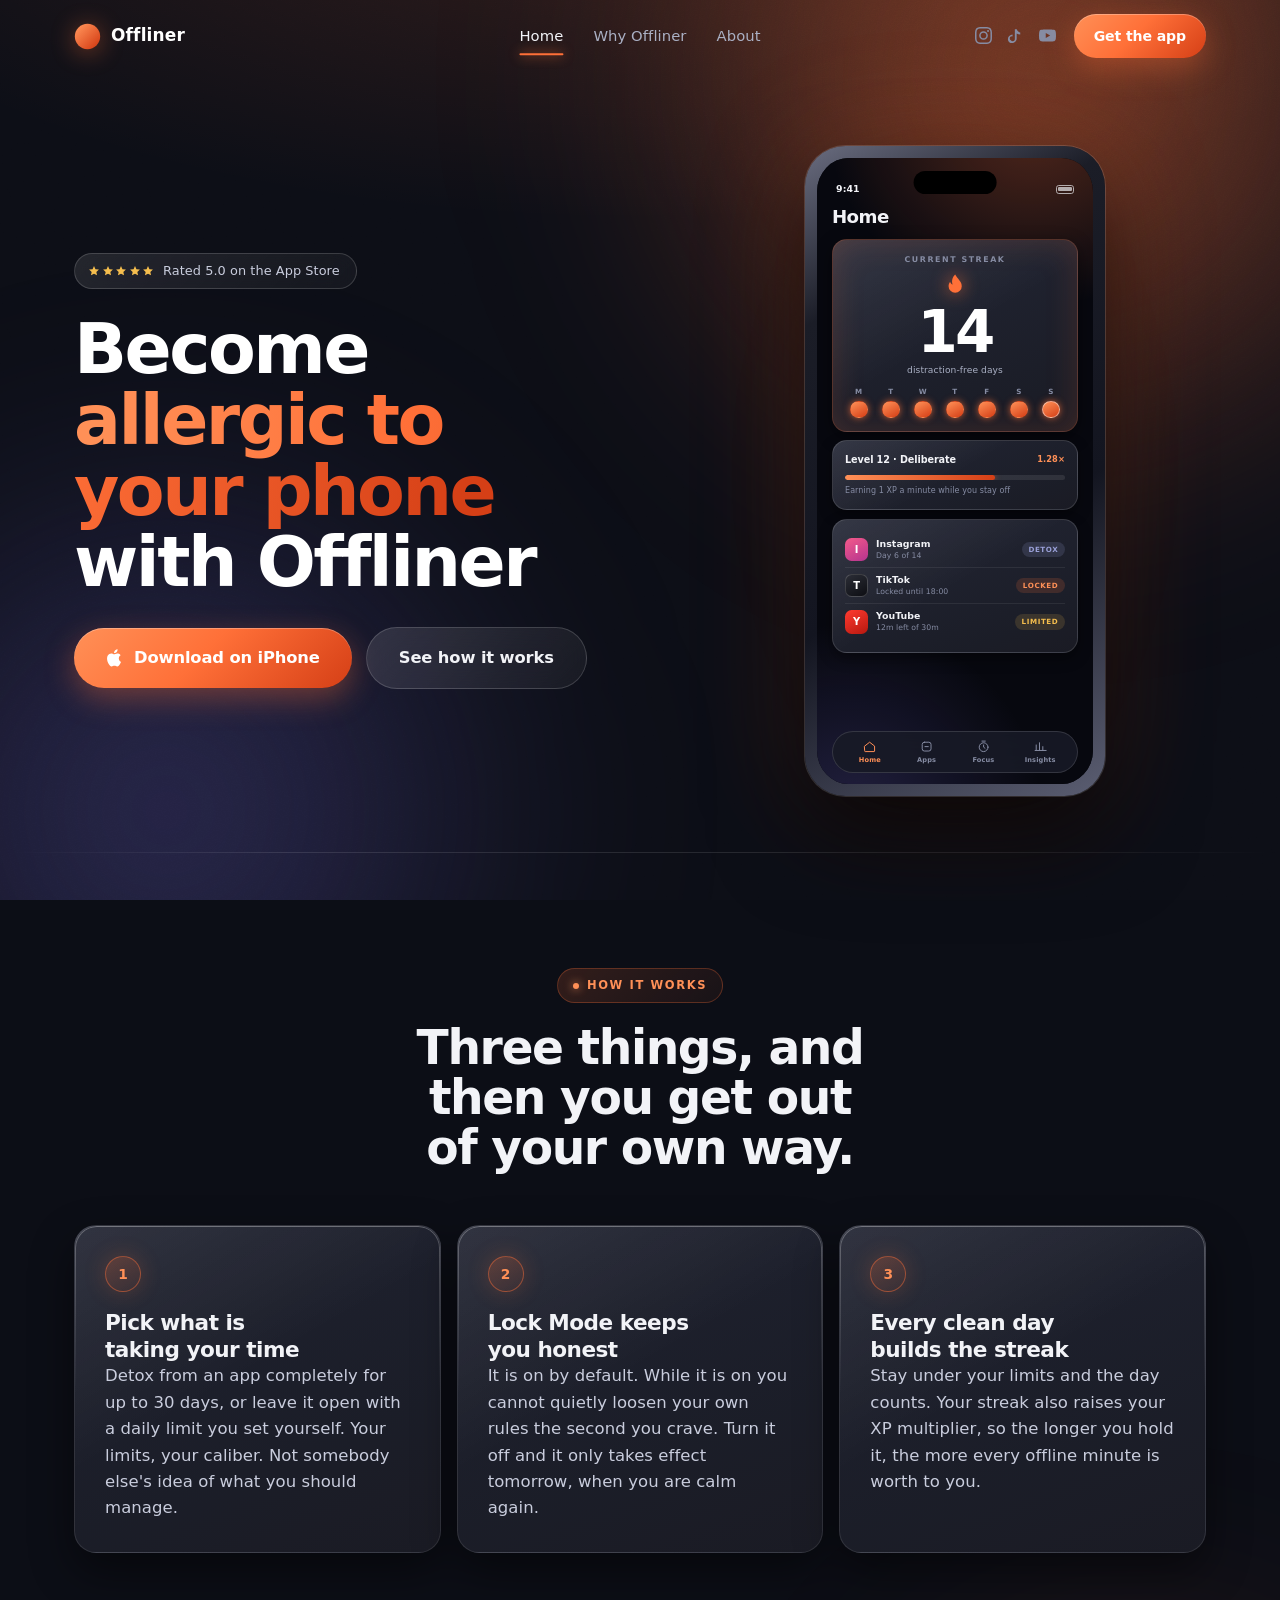
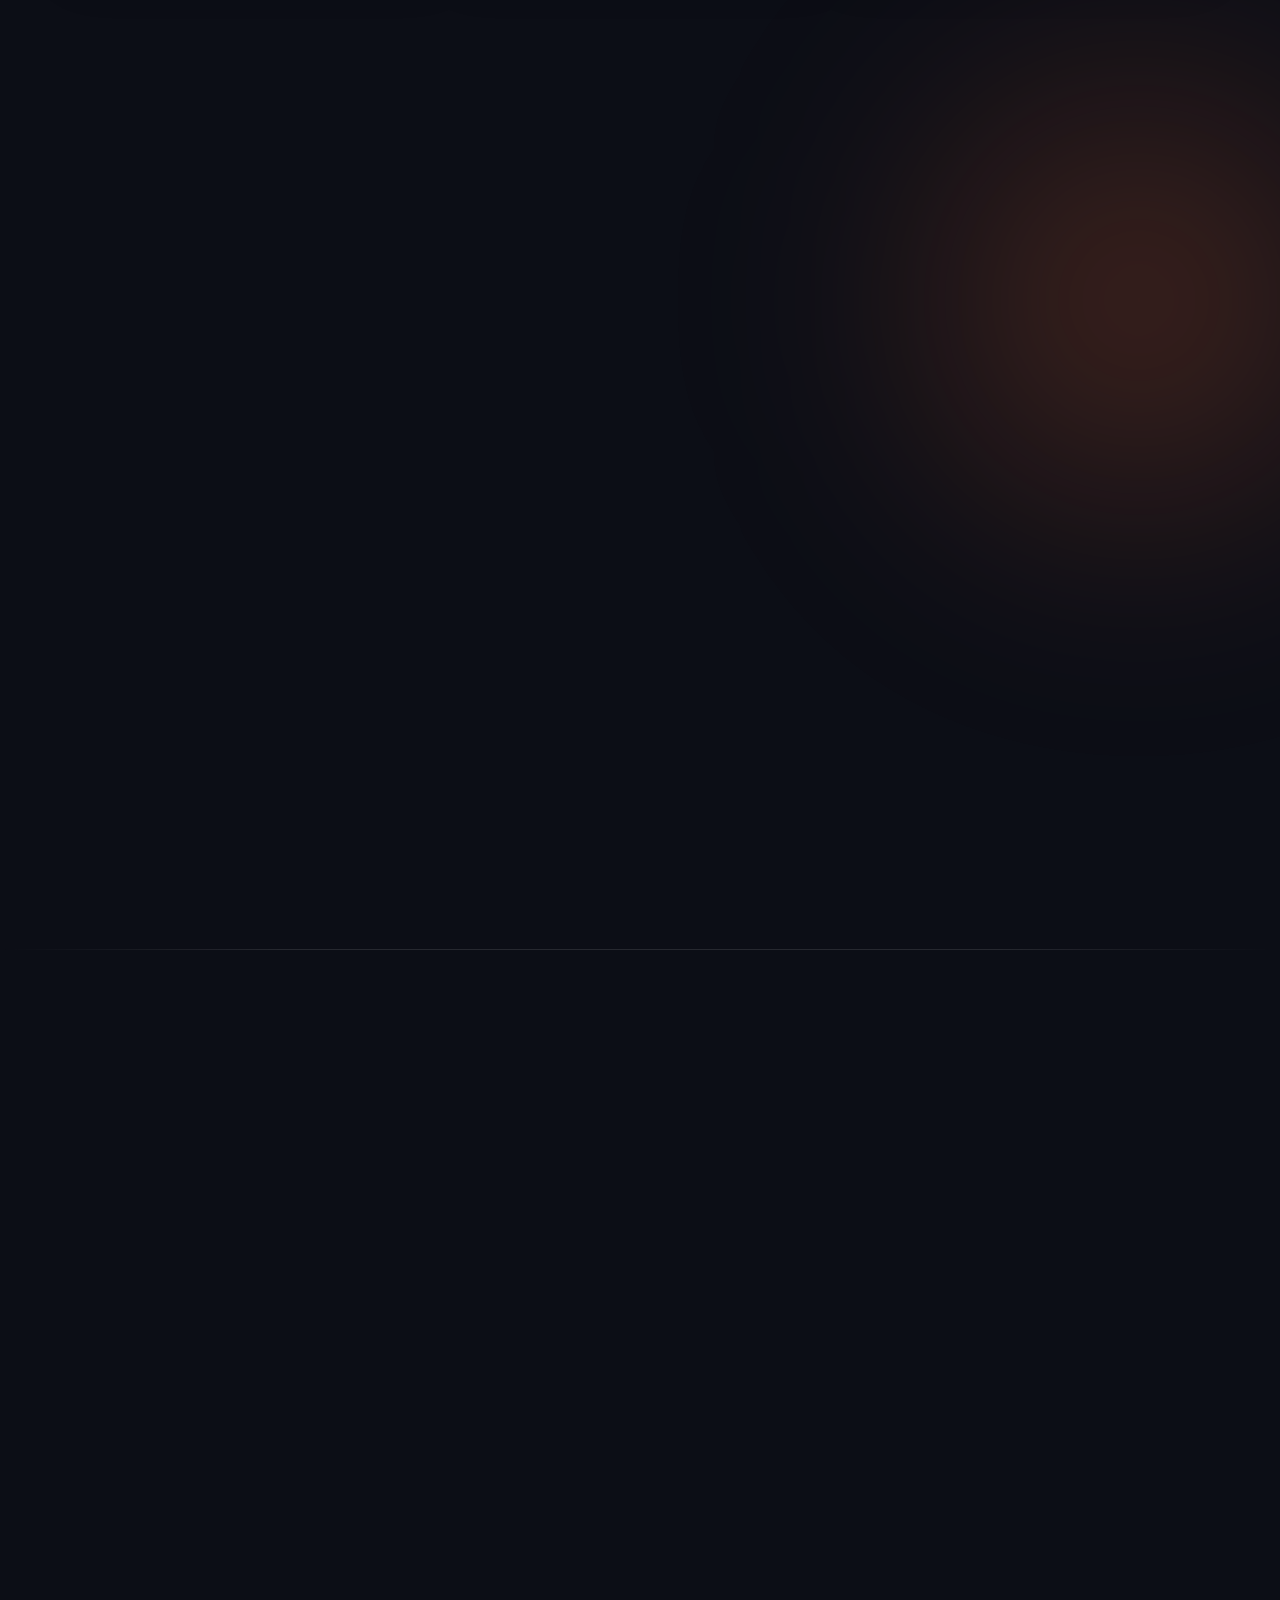
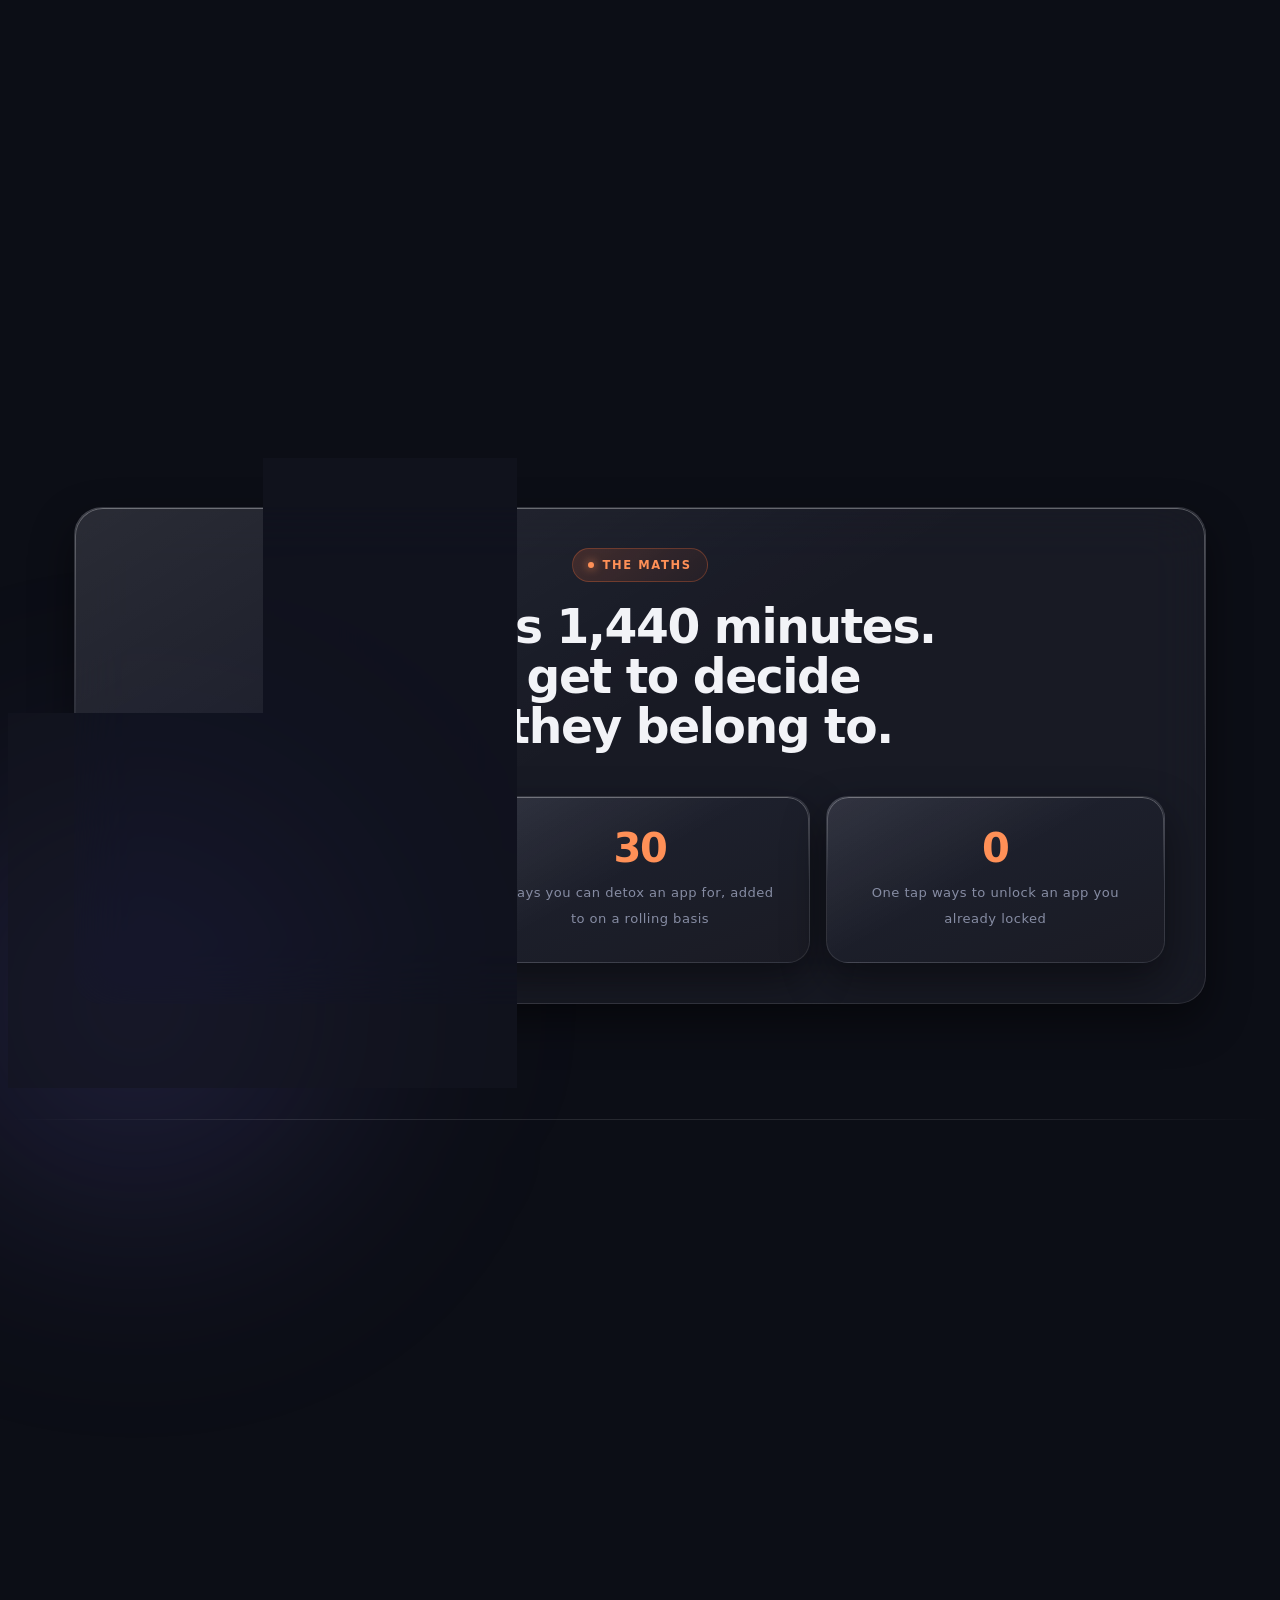
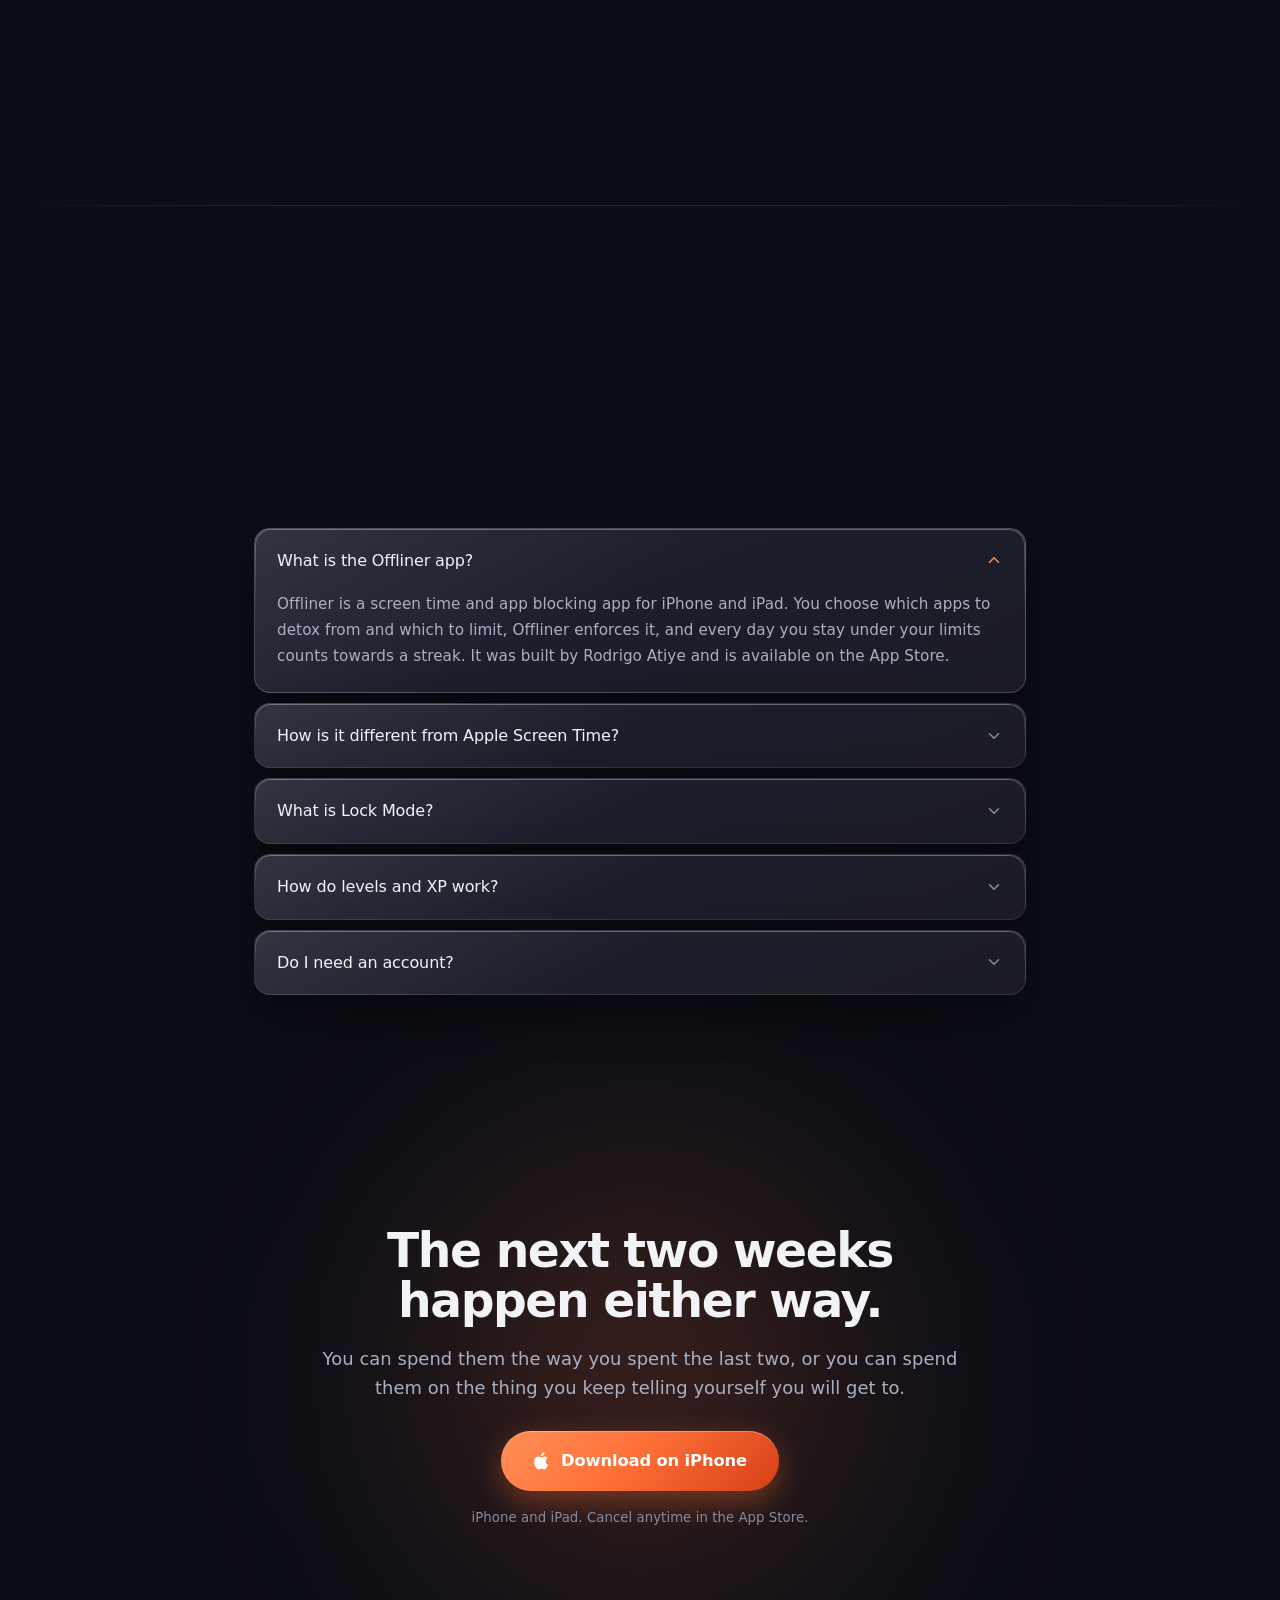
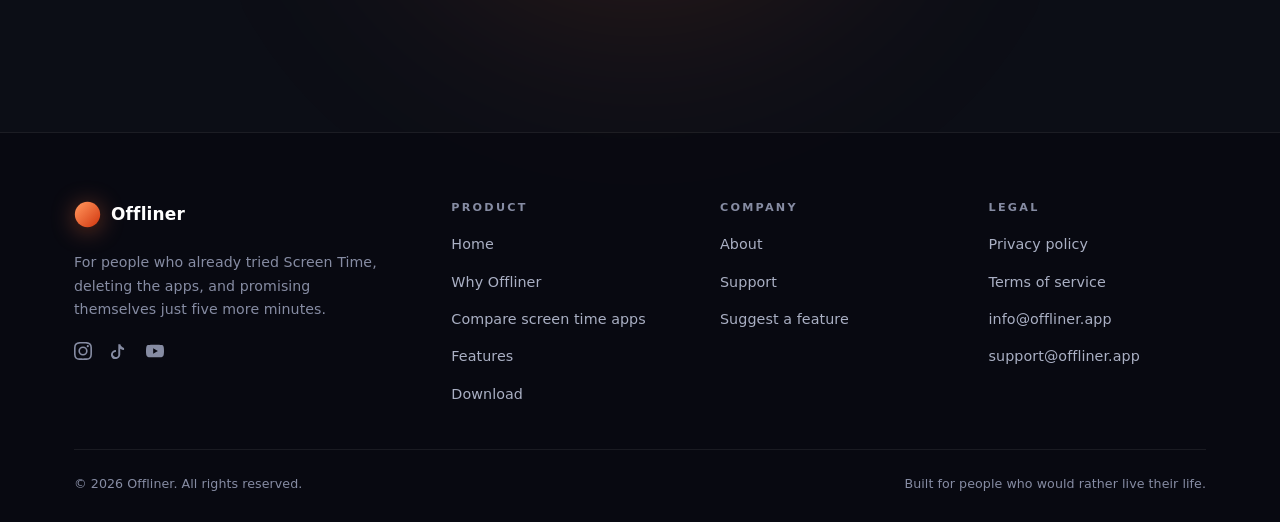
==== commit 0916cfe7: "Redesign hero layout, remove free-pricing language, fix chart curves" ====
--- a/index.html
+++ b/index.html
@@ -4,7 +4,7 @@
 <meta charset="utf-8">
 <meta name="viewport" content="width=device-width, initial-scale=1, viewport-fit=cover">
 <title>Offliner: Screen Time App and App Blocker for iPhone</title>
-<meta name="description" content="Become allergic to your phone. Offliner locks the apps eating your day, counts every clean day as a streak, and pays you XP for every minute you stay offline. Free on the App Store.">
+<meta name="description" content="Become allergic to your phone. Offliner locks the apps eating your day, counts every clean day as a streak, and pays you XP for every minute you stay offline.">
 <link rel="canonical" href="https://offliner.app/">
 <meta name="theme-color" content="#0C0E16">
 <meta name="robots" content="index, follow, max-image-preview:large, max-snippet:-1, max-video-preview:-1">
@@ -16,7 +16,7 @@
 <meta property="og:locale" content="en_US">
 <meta property="og:url" content="https://offliner.app/">
 <meta property="og:title" content="Become allergic to your phone with Offliner">
-<meta property="og:description" content="Lock the apps eating your day. Every clean day builds a streak, and every offline minute earns you XP. Free on the App Store.">
+<meta property="og:description" content="Lock the apps eating your day. Every clean day builds a streak, and every offline minute earns you XP.">
 <meta property="og:image" content="https://offliner.app/assets/img/og-image.png">
 <meta property="og:image:width" content="1200">
 <meta property="og:image:height" content="630">
@@ -125,7 +125,7 @@
       "@type": "Offer",
       "price": "0",
       "priceCurrency": "USD",
-      "description": "Free to download with in app purchases"
+      "description": "Available on the App Store with a subscription for the full feature set"
     }
   },
   {
@@ -149,7 +149,7 @@
         "name": "What is the Offliner app?",
         "acceptedAnswer": {
           "@type": "Answer",
-          "text": "Offliner is a screen time and app blocking app for iPhone and iPad. You choose which apps to detox from and which to limit, Offliner enforces it, and every day you stay under your limits counts towards a streak. It was built by Rodrigo Atiye and is free to download on the App Store."
+          "text": "Offliner is a screen time and app blocking app for iPhone and iPad. You choose which apps to detox from and which to limit, Offliner enforces it, and every day you stay under your limits counts towards a streak. It was built by Rodrigo Atiye and is available on the App Store."
         }
       },
       {
@@ -178,10 +178,10 @@
       },
       {
         "@type": "Question",
-        "name": "Is Offliner free, and does it need an account?",
+        "name": "Does Offliner need an account?",
         "acceptedAnswer": {
           "@type": "Answer",
-          "text": "Offliner is free to download from the App Store and has in app purchases for the full feature set. There is no sign up and no account. Everything is computed on your iPhone and stays there, and Apple's Screen Time system hides app names from developers, so nobody at Offliner can see which apps you picked."
+          "text": "Offliner is available on the App Store with a subscription for the full feature set. There is no sign up and no account. Everything is computed on your iPhone and stays there, and Apple's Screen Time system hides app names from developers, so nobody at Offliner can see which apps you picked."
         }
       }
     ]
@@ -253,8 +253,9 @@
 <main>
 
 <!-- ====================== HERO ====================== -->
-<section class="hero">
+<section class="hero hero--split">
   <div class="wrap">
+    <div class="hero__content">
     <span class="pill reveal">
       <span class="stars" aria-hidden="true"><svg viewBox="0 0 24 24"><path d="M12 2l2.9 6.3 6.9.8-5.1 4.7 1.4 6.8L12 17.3 5.9 20.6l1.4-6.8L2.2 9.1l6.9-.8z"/></svg><svg viewBox="0 0 24 24"><path d="M12 2l2.9 6.3 6.9.8-5.1 4.7 1.4 6.8L12 17.3 5.9 20.6l1.4-6.8L2.2 9.1l6.9-.8z"/></svg><svg viewBox="0 0 24 24"><path d="M12 2l2.9 6.3 6.9.8-5.1 4.7 1.4 6.8L12 17.3 5.9 20.6l1.4-6.8L2.2 9.1l6.9-.8z"/></svg><svg viewBox="0 0 24 24"><path d="M12 2l2.9 6.3 6.9.8-5.1 4.7 1.4 6.8L12 17.3 5.9 20.6l1.4-6.8L2.2 9.1l6.9-.8z"/></svg><svg viewBox="0 0 24 24"><path d="M12 2l2.9 6.3 6.9.8-5.1 4.7 1.4 6.8L12 17.3 5.9 20.6l1.4-6.8L2.2 9.1l6.9-.8z"/></svg></span>
       Rated 5.0 on the App Store
@@ -262,26 +263,16 @@
 
     <h1 class="reveal" data-d="1">Become <span class="grad">allergic to your phone</span> with Offliner</h1>
 
-    <p class="lede reveal" data-d="2">
-      You pick the apps that are eating your day. Offliner locks them, counts every day you
-      stay under your own limits, and pays you for every minute you spend offline.
-    </p>
-
     <div class="btn-row reveal" data-d="3">
       <a class="btn btn--primary btn--lg" href="https://apps.apple.com/app/id6758021299" target="_blank" rel="noopener">
         <svg width="18" height="18" viewBox="0 0 24 24" fill="currentColor" aria-hidden="true"><path d="M17.05 12.54c-.03-2.9 2.37-4.3 2.48-4.37-1.35-1.98-3.45-2.25-4.2-2.28-1.79-.18-3.49 1.05-4.4 1.05-.9 0-2.3-1.03-3.79-1-1.95.03-3.75 1.13-4.75 2.87-2.02 3.51-.52 8.7 1.45 11.55.96 1.39 2.11 2.95 3.62 2.9 1.45-.06 2-.94 3.76-.94s2.25.94 3.79.91c1.56-.03 2.55-1.42 3.5-2.82 1.1-1.62 1.56-3.19 1.58-3.27-.03-.02-3.03-1.17-3.06-4.6M14.2 3.87c.8-.97 1.34-2.31 1.19-3.65-1.15.05-2.54.77-3.37 1.73-.74.86-1.39 2.23-1.21 3.54 1.28.1 2.59-.65 3.39-1.62"/></svg>
-        Download free on iPhone
+        Download on iPhone
       </a>
       <a class="btn btn--glass btn--lg" href="#how">See how it works</a>
     </div>
-
-    <div class="trust reveal" data-d="4">
-      <span><svg viewBox="0 0 24 24" fill="none" stroke="currentColor" stroke-width="2.4" stroke-linecap="round" stroke-linejoin="round"><path d="M20 6L9 17l-5-5"/></svg> Free to download</span>
-      <span><svg viewBox="0 0 24 24" fill="none" stroke="currentColor" stroke-width="2.4" stroke-linecap="round" stroke-linejoin="round"><path d="M20 6L9 17l-5-5"/></svg> No account, no sign up</span>
-      <span><svg viewBox="0 0 24 24" fill="none" stroke="currentColor" stroke-width="2.4" stroke-linecap="round" stroke-linejoin="round"><path d="M20 6L9 17l-5-5"/></svg> Everything stays on your phone</span>
-    </div>
-
-    <div class="mt-l reveal" data-d="4">
+    </div>
+
+    <div class="hero__media reveal" data-d="4">
       <div class="phone phone--lit">
         <div class="phone__screen">
           <div class="phone__island" aria-hidden="true"></div>
@@ -556,7 +547,7 @@
         <summary>What is the Offliner app?
           <svg class="chev" viewBox="0 0 24 24" fill="none" stroke="currentColor" stroke-width="2" stroke-linecap="round" stroke-linejoin="round" aria-hidden="true"><path d="M6 9l6 6 6-6"/></svg></summary>
         <div class="acc__body">
-          <p>Offliner is a screen time and app blocking app for iPhone and iPad. You choose which apps to detox from and which to limit, Offliner enforces it, and every day you stay under your limits counts towards a streak. It was built by Rodrigo Atiye and is free to download on the App Store.</p>
+          <p>Offliner is a screen time and app blocking app for iPhone and iPad. You choose which apps to detox from and which to limit, Offliner enforces it, and every day you stay under your limits counts towards a streak. It was built by Rodrigo Atiye and is available on the App Store.</p>
         </div>
       </details>
 
@@ -585,10 +576,10 @@
       </details>
 
       <details class="solid-glass">
-        <summary>Is it free, and do I need an account?
+        <summary>Do I need an account?
           <svg class="chev" viewBox="0 0 24 24" fill="none" stroke="currentColor" stroke-width="2" stroke-linecap="round" stroke-linejoin="round" aria-hidden="true"><path d="M6 9l6 6 6-6"/></svg></summary>
         <div class="acc__body">
-          <p>Free to download, with in app purchases for the full feature set. No sign up and no account. Everything is worked out on your phone and stays there, and Apple hides app names from developers, so nobody here can see which apps you picked.</p>
+          <p>Offliner is available on the App Store with a subscription for the full feature set. No sign up and no account. Everything is worked out on your phone and stays there, and Apple hides app names from developers, so nobody here can see which apps you picked.</p>
         </div>
       </details>
     </div>
@@ -607,7 +598,7 @@
     <div class="btn-row mt-m">
       <a class="btn btn--primary btn--lg" href="https://apps.apple.com/app/id6758021299" target="_blank" rel="noopener">
         <svg width="18" height="18" viewBox="0 0 24 24" fill="currentColor" aria-hidden="true"><path d="M17.05 12.54c-.03-2.9 2.37-4.3 2.48-4.37-1.35-1.98-3.45-2.25-4.2-2.28-1.79-.18-3.49 1.05-4.4 1.05-.9 0-2.3-1.03-3.79-1-1.95.03-3.75 1.13-4.75 2.87-2.02 3.51-.52 8.7 1.45 11.55.96 1.39 2.11 2.95 3.62 2.9 1.45-.06 2-.94 3.76-.94s2.25.94 3.79.91c1.56-.03 2.55-1.42 3.5-2.82 1.1-1.62 1.56-3.19 1.58-3.27-.03-.02-3.03-1.17-3.06-4.6M14.2 3.87c.8-.97 1.34-2.31 1.19-3.65-1.15.05-2.54.77-3.37 1.73-.74.86-1.39 2.23-1.21 3.54 1.28.1 2.59-.65 3.39-1.62"/></svg>
-        Download free on iPhone
+        Download on iPhone
       </a>
     </div>
     <p class="btn-note">iPhone and iPad. Cancel anytime in the App Store.</p>
@@ -672,7 +663,7 @@
 </footer>
 
 <div class="sticky-cta">
-  <a class="btn btn--primary btn--lg" href="https://apps.apple.com/app/id6758021299" target="_blank" rel="noopener">Download free on iPhone</a>
+  <a class="btn btn--primary btn--lg" href="https://apps.apple.com/app/id6758021299" target="_blank" rel="noopener">Download on iPhone</a>
 </div>
 
 <script src="/assets/js/site.js?v=3" defer></script>
--- a/assets/css/site.css
+++ b/assets/css/site.css
@@ -769,6 +769,21 @@
 }
 .trust svg { width: 14px; height: 14px; color: var(--allowed); }
 
+/* Split hero: headline/CTA on the left, phone mock on the right. */
+.hero--split .wrap {
+  display: grid;
+  grid-template-columns: 1.05fr 0.95fr;
+  gap: clamp(36px, 6vw, 80px);
+  align-items: center;
+  text-align: left;
+}
+.hero--split .pill,
+.hero--split h1,
+.hero--split .lede { margin-inline: 0; }
+.hero--split h1 { max-width: 18ch; }
+.hero--split .btn-row { justify-content: flex-start; }
+.hero--split .hero__media { display: flex; justify-content: center; }
+
 /* --------------------------------------------------------------------------
    11. iPhone frame
    A real screenshot can be dropped in at any time and it will fill correctly.
@@ -1636,6 +1651,11 @@
   .split--media-first > *:last-child { order: 0; }
   .grid--3 { grid-template-columns: repeat(2, minmax(0, 1fr)); }
   .sticky-cta { display: block; }
+  .hero--split .wrap { grid-template-columns: 1fr; text-align: center; }
+  .hero--split .pill,
+  .hero--split h1,
+  .hero--split .lede { margin-inline: auto; }
+  .hero--split .btn-row { justify-content: center; }
 }
 
 @media (max-width: 620px) {
--- a/assets/css/site.css
+++ b/assets/css/site.css
@@ -769,6 +769,21 @@
 }
 .trust svg { width: 14px; height: 14px; color: var(--allowed); }
 
+/* Split hero: headline/CTA on the left, phone mock on the right. */
+.hero--split .wrap {
+  display: grid;
+  grid-template-columns: 1.05fr 0.95fr;
+  gap: clamp(36px, 6vw, 80px);
+  align-items: center;
+  text-align: left;
+}
+.hero--split .pill,
+.hero--split h1,
+.hero--split .lede { margin-inline: 0; }
+.hero--split h1 { max-width: 18ch; }
+.hero--split .btn-row { justify-content: flex-start; }
+.hero--split .hero__media { display: flex; justify-content: center; }
+
 /* --------------------------------------------------------------------------
    11. iPhone frame
    A real screenshot can be dropped in at any time and it will fill correctly.
@@ -1636,6 +1651,11 @@
   .split--media-first > *:last-child { order: 0; }
   .grid--3 { grid-template-columns: repeat(2, minmax(0, 1fr)); }
   .sticky-cta { display: block; }
+  .hero--split .wrap { grid-template-columns: 1fr; text-align: center; }
+  .hero--split .pill,
+  .hero--split h1,
+  .hero--split .lede { margin-inline: auto; }
+  .hero--split .btn-row { justify-content: center; }
 }
 
 @media (max-width: 620px) {
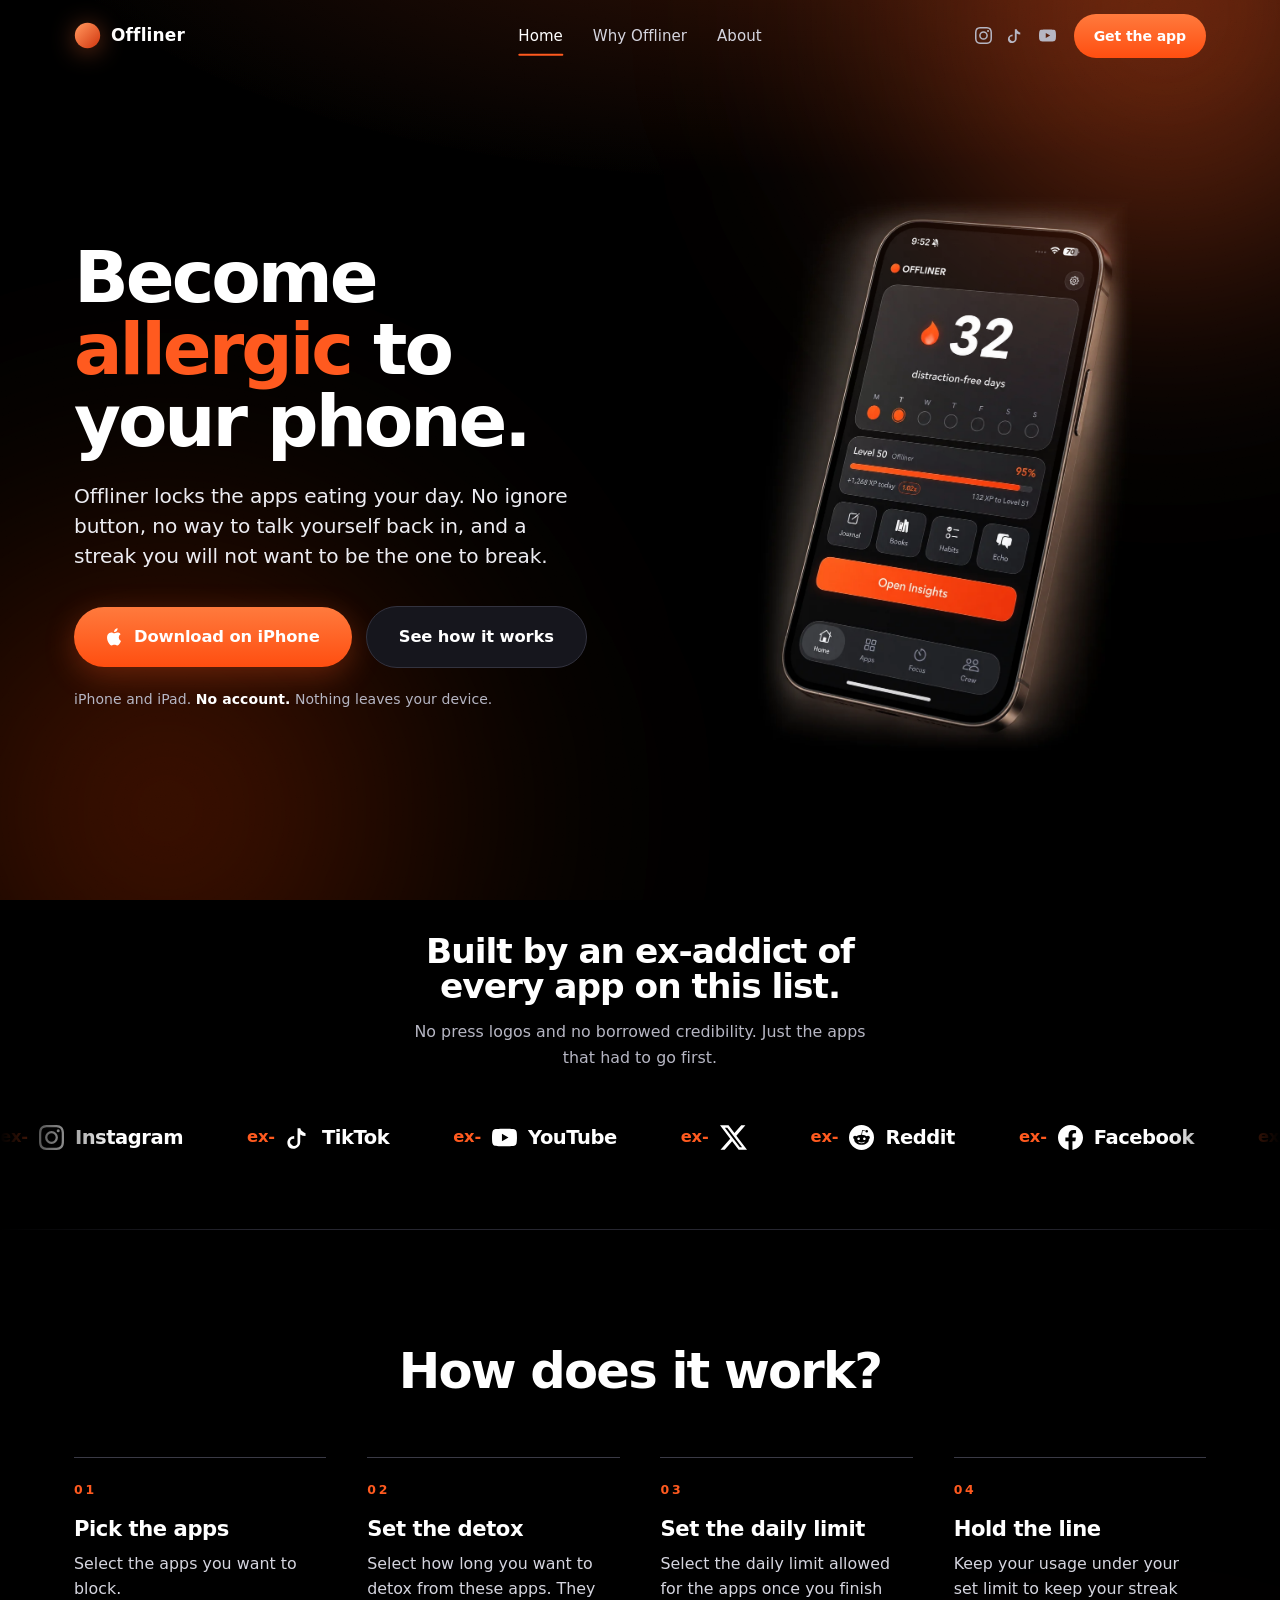
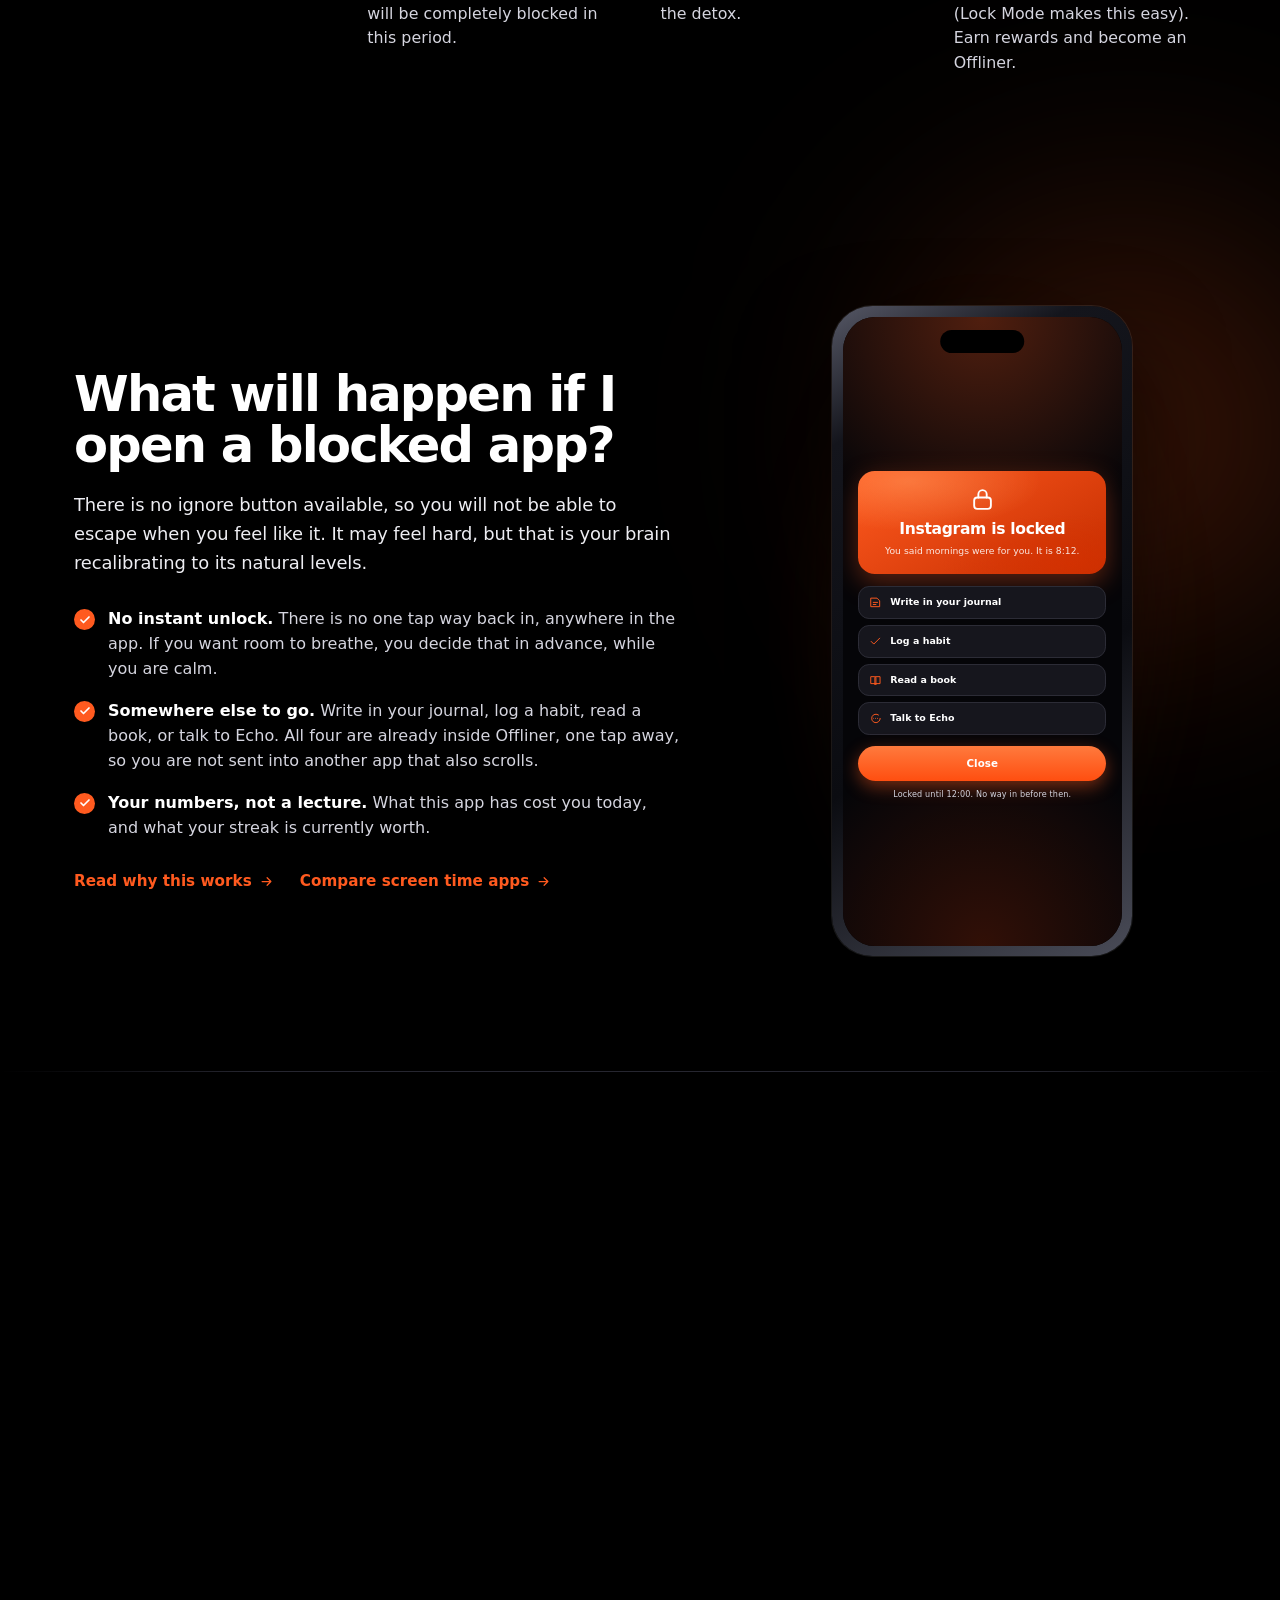
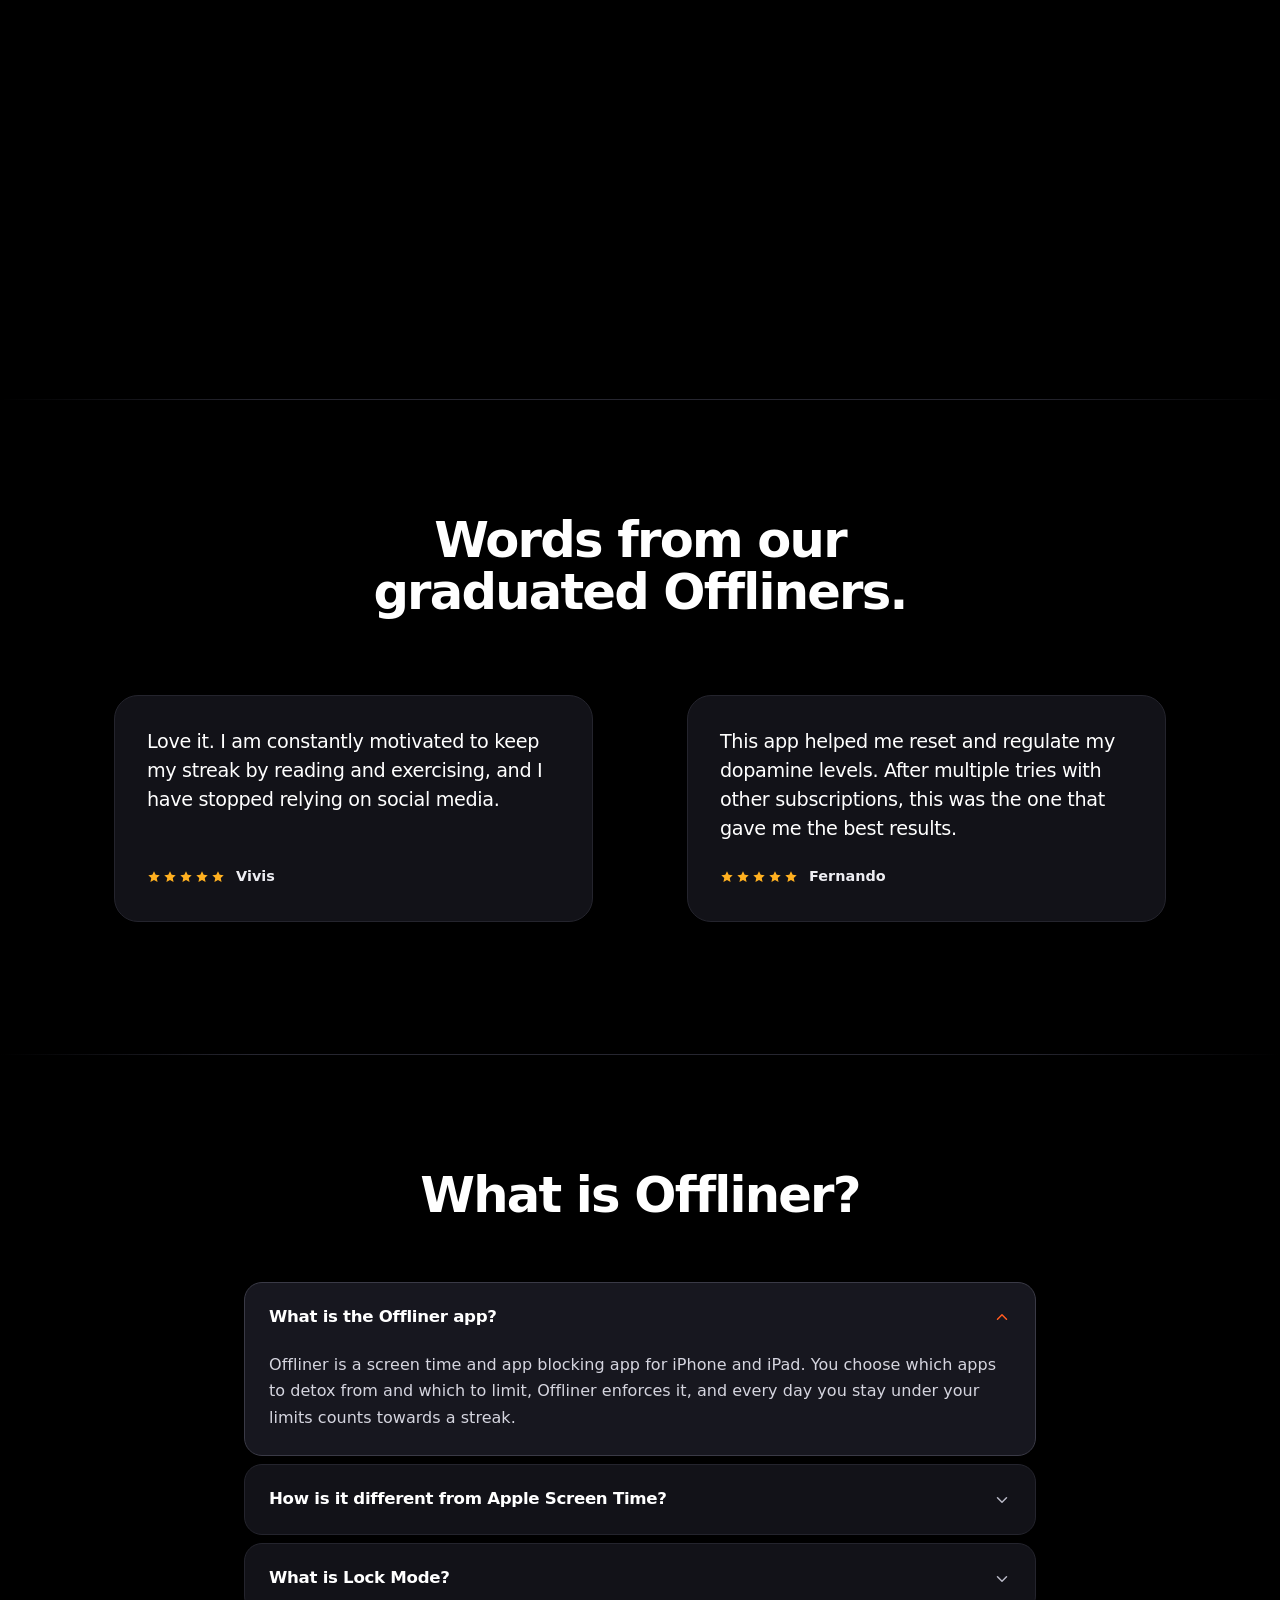
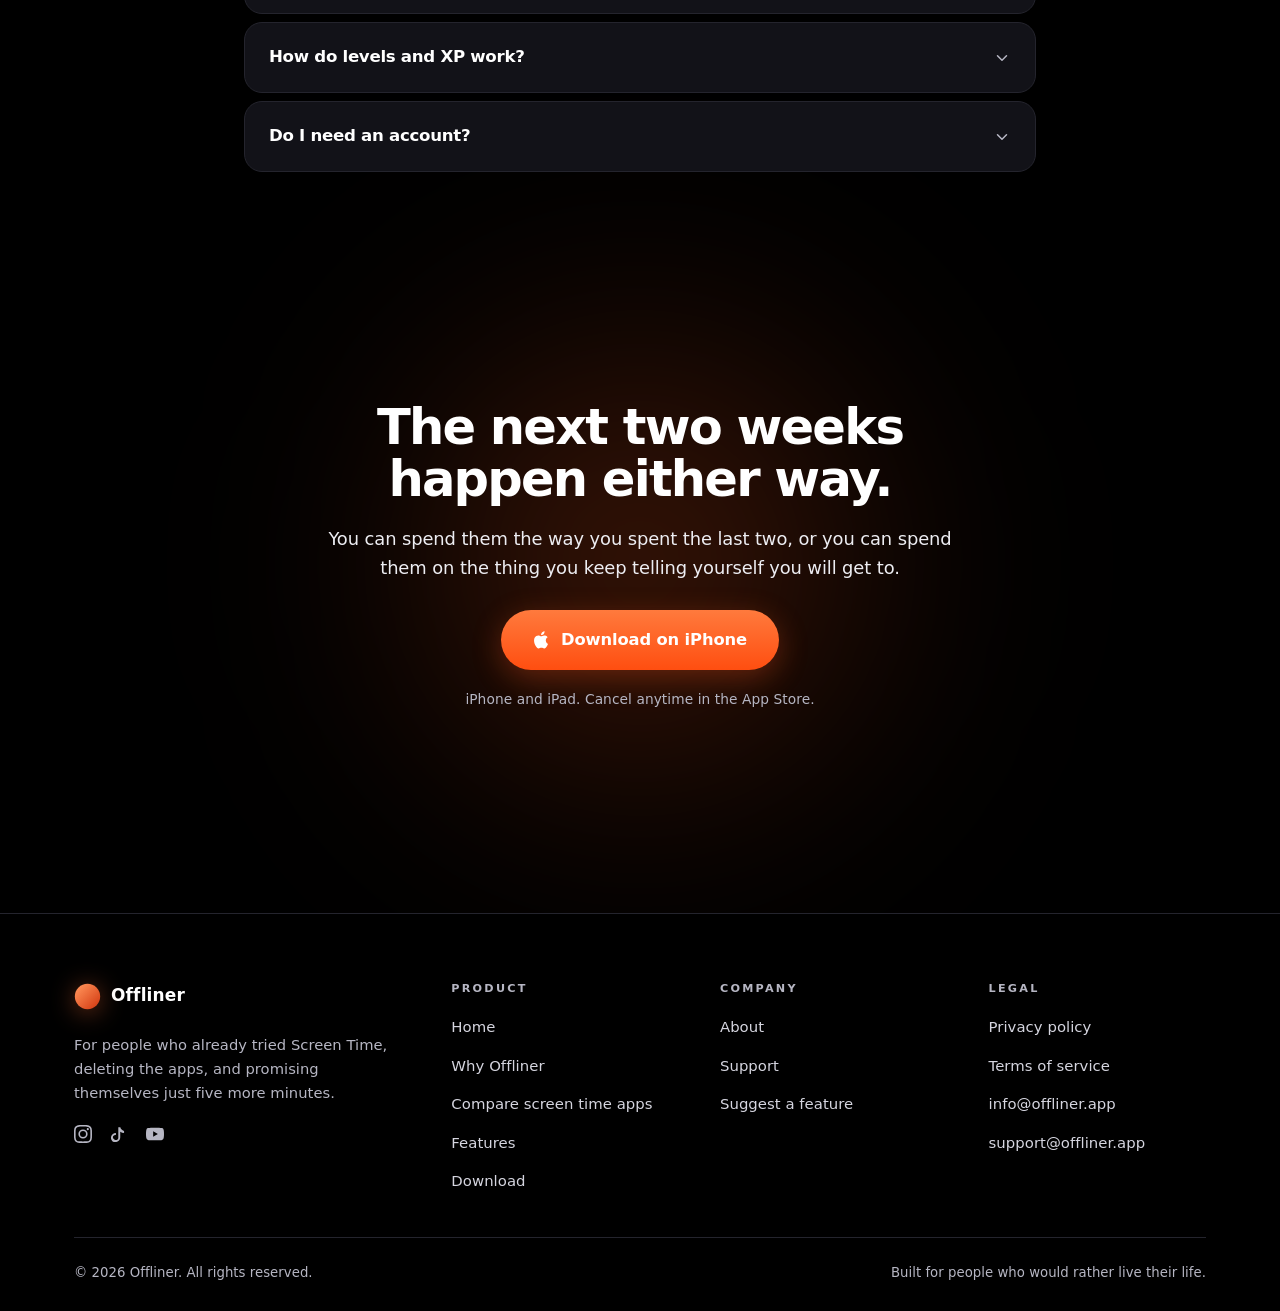
==== commit 1b470f83: "Site v4: high-contrast redesign, new hero, ex-app credibility strip - Hero: new device render, headl" ====
--- a/index.html
+++ b/index.html
@@ -6,7 +6,7 @@
 <title>Offliner: Screen Time App and App Blocker for iPhone</title>
 <meta name="description" content="Become allergic to your phone. Offliner locks the apps eating your day, counts every clean day as a streak, and pays you XP for every minute you stay offline.">
 <link rel="canonical" href="https://offliner.app/">
-<meta name="theme-color" content="#0C0E16">
+<meta name="theme-color" content="#000000">
 <meta name="robots" content="index, follow, max-image-preview:large, max-snippet:-1, max-video-preview:-1">
 <meta name="author" content="Rodrigo Atiye">
 <meta name="apple-itunes-app" content="app-id=6758021299">
@@ -30,8 +30,9 @@
 <link rel="icon" href="/assets/img/favicon.png" type="image/png">
 <link rel="apple-touch-icon" href="/assets/img/apple-touch-icon.png">
 <link rel="manifest" href="/site.webmanifest">
-<link rel="preload" href="/assets/css/site.css?v=3" as="style">
-<link rel="stylesheet" href="/assets/css/site.css?v=3">
+<link rel="preload" href="/assets/css/site.css?v=4" as="style">
+<link rel="stylesheet" href="/assets/css/site.css?v=4">
+<link rel="preload" as="image" href="/assets/img/hero-device.webp" type="image/webp" fetchpriority="high">
 
 <script type="application/ld+json">
 [
@@ -149,7 +150,7 @@
         "name": "What is the Offliner app?",
         "acceptedAnswer": {
           "@type": "Answer",
-          "text": "Offliner is a screen time and app blocking app for iPhone and iPad. You choose which apps to detox from and which to limit, Offliner enforces it, and every day you stay under your limits counts towards a streak. It was built by Rodrigo Atiye and is available on the App Store."
+          "text": "Offliner is a screen time and app blocking app for iPhone and iPad. You choose which apps to detox from and which to limit, Offliner enforces it, and every day you stay under your limits counts towards a streak."
         }
       },
       {
@@ -157,7 +158,7 @@
         "name": "How is Offliner different from Apple Screen Time?",
         "acceptedAnswer": {
           "@type": "Answer",
-          "text": "Apple Screen Time puts an Ignore Limit button on every block screen, which takes about a second to tap. Offliner has no instant unlock. On top of that it gives you a streak to protect, XP for every minute you stay offline, and somewhere to go when you close the app you were about to open."
+          "text": "Apple Screen Time puts an Ignore Limit button on every block screen, which takes about a second and a half to tap. Offliner has no instant unlock anywhere in the app, and Lock Mode stops you loosening a rule in the moment you crave. It also does the part Screen Time does not attempt: blocking an app leaves a gap, so the block screen hands you four things already inside Offliner, a library of books, a journal, your habits and Echo, so you replace the scroll instead of just losing it. And staying off pays. Every offline minute earns a point, clean days build a streak, the streak multiplies what you earn, and there are fifty levels and six ranks between you and the last one, which is called Offliner. Nothing pays you for opening the app."
         }
       },
       {
@@ -252,137 +253,121 @@
 
 <main>
 
-<!-- ====================== HERO ====================== -->
+<!-- ====================== 1 · HERO ====================== -->
 <section class="hero hero--split">
   <div class="wrap">
     <div class="hero__content">
-    <span class="pill reveal">
-      <span class="stars" aria-hidden="true"><svg viewBox="0 0 24 24"><path d="M12 2l2.9 6.3 6.9.8-5.1 4.7 1.4 6.8L12 17.3 5.9 20.6l1.4-6.8L2.2 9.1l6.9-.8z"/></svg><svg viewBox="0 0 24 24"><path d="M12 2l2.9 6.3 6.9.8-5.1 4.7 1.4 6.8L12 17.3 5.9 20.6l1.4-6.8L2.2 9.1l6.9-.8z"/></svg><svg viewBox="0 0 24 24"><path d="M12 2l2.9 6.3 6.9.8-5.1 4.7 1.4 6.8L12 17.3 5.9 20.6l1.4-6.8L2.2 9.1l6.9-.8z"/></svg><svg viewBox="0 0 24 24"><path d="M12 2l2.9 6.3 6.9.8-5.1 4.7 1.4 6.8L12 17.3 5.9 20.6l1.4-6.8L2.2 9.1l6.9-.8z"/></svg><svg viewBox="0 0 24 24"><path d="M12 2l2.9 6.3 6.9.8-5.1 4.7 1.4 6.8L12 17.3 5.9 20.6l1.4-6.8L2.2 9.1l6.9-.8z"/></svg></span>
-      Rated 5.0 on the App Store
-    </span>
-
-    <h1 class="reveal" data-d="1">Become <span class="grad">allergic to your phone</span> with Offliner</h1>
-
-    <div class="btn-row reveal" data-d="3">
-      <a class="btn btn--primary btn--lg" href="https://apps.apple.com/app/id6758021299" target="_blank" rel="noopener">
-        <svg width="18" height="18" viewBox="0 0 24 24" fill="currentColor" aria-hidden="true"><path d="M17.05 12.54c-.03-2.9 2.37-4.3 2.48-4.37-1.35-1.98-3.45-2.25-4.2-2.28-1.79-.18-3.49 1.05-4.4 1.05-.9 0-2.3-1.03-3.79-1-1.95.03-3.75 1.13-4.75 2.87-2.02 3.51-.52 8.7 1.45 11.55.96 1.39 2.11 2.95 3.62 2.9 1.45-.06 2-.94 3.76-.94s2.25.94 3.79.91c1.56-.03 2.55-1.42 3.5-2.82 1.1-1.62 1.56-3.19 1.58-3.27-.03-.02-3.03-1.17-3.06-4.6M14.2 3.87c.8-.97 1.34-2.31 1.19-3.65-1.15.05-2.54.77-3.37 1.73-.74.86-1.39 2.23-1.21 3.54 1.28.1 2.59-.65 3.39-1.62"/></svg>
-        Download on iPhone
-      </a>
-      <a class="btn btn--glass btn--lg" href="#how">See how it works</a>
-    </div>
-    </div>
-
-    <div class="hero__media reveal" data-d="4">
-      <div class="phone phone--lit">
-        <div class="phone__screen">
-          <div class="phone__island" aria-hidden="true"></div>
-          <!-- Real screenshot? Replace this whole .ui block with:
-               <img src="/assets/img/screens/home.png" alt="Offliner home screen showing a 14 day streak" width="1290" height="2796"> -->
-          <div class="ui" role="img" aria-label="The Offliner home screen: a 14 day distraction free streak, a level 12 progress bar, and a list of locked and limited apps.">
-            <div class="ui__status">
-              <span>9:41</span>
-              <i aria-hidden="true"><span class="ui__batt"></span></i>
-            </div>
-            <div class="ui__title">Home</div>
-
-            <div class="ui__card ui__card--hero">
-              <div class="ui__eyebrow">Current streak</div>
-              <div class="ui__flame" aria-hidden="true">
-                <svg viewBox="0 0 24 24"><path d="M12 2c1.8 3.6 5.2 5.2 5.2 9.2A5.2 5.2 0 0 1 6.8 11.2c0-1.4.5-2.5 1.2-3.5.3 1.2 1 1.9 2 2.2C8.9 7 10 4 12 2z"/></svg>
-              </div>
-              <div class="ui__hero">14</div>
-              <div class="ui__herolabel">distraction-free days</div>
-              <div class="ui__week" aria-hidden="true">
-                <span class="ui__day ui__day--on">M<b></b></span>
-                <span class="ui__day ui__day--on">T<b></b></span>
-                <span class="ui__day ui__day--on">W<b></b></span>
-                <span class="ui__day ui__day--on">T<b></b></span>
-                <span class="ui__day ui__day--on">F<b></b></span>
-                <span class="ui__day ui__day--on">S<b></b></span>
-                <span class="ui__day ui__day--on ui__day--now">S<b></b></span>
-              </div>
-            </div>
-
-            <div class="ui__card">
-              <div class="ui__row">
-                <span class="ui__rowtitle">Level 12 · Deliberate</span>
-                <span class="ui__rowmeta ui__rowmeta--focus">1.28&times;</span>
-              </div>
-              <div class="ui__bar"><i style="width:68%"></i></div>
-              <div class="ui__note">Earning 1 XP a minute while you stay off</div>
-            </div>
-
-            <div class="ui__card">
-              <div class="ui__app">
-                <span class="ui__chip ui__chip--a" aria-hidden="true">I</span>
-                <span class="ui__appmeta"><span class="ui__appname">Instagram</span><span class="ui__appsub">Day 6 of 14</span></span>
-                <span class="ui__state ui__state--detox">Detox</span>
-              </div>
-              <div class="ui__app">
-                <span class="ui__chip ui__chip--b" aria-hidden="true">T</span>
-                <span class="ui__appmeta"><span class="ui__appname">TikTok</span><span class="ui__appsub">Locked until 18:00</span></span>
-                <span class="ui__state ui__state--locked">Locked</span>
-              </div>
-              <div class="ui__app">
-                <span class="ui__chip ui__chip--c" aria-hidden="true">Y</span>
-                <span class="ui__appmeta"><span class="ui__appname">YouTube</span><span class="ui__appsub">12m left of 30m</span></span>
-                <span class="ui__state ui__state--limited">Limited</span>
-              </div>
-            </div>
-
-            <div class="ui__tabs" aria-hidden="true">
-              <span class="ui__tab ui__tab--on"><svg viewBox="0 0 24 24"><path d="M3 11l9-7 9 7v9a1 1 0 0 1-1 1H4a1 1 0 0 1-1-1z"/></svg>Home</span>
-              <span class="ui__tab"><svg viewBox="0 0 24 24"><rect x="4" y="4" width="16" height="16" rx="4"/><path d="M9 12h6"/></svg>Apps</span>
-              <span class="ui__tab"><svg viewBox="0 0 24 24"><circle cx="12" cy="13" r="8"/><path d="M12 9v4l2.5 2M9 2h6"/></svg>Focus</span>
-              <span class="ui__tab"><svg viewBox="0 0 24 24"><path d="M4 19V9M10 19V5M16 19v-7M2 19h20"/></svg>Insights</span>
-            </div>
-          </div>
-        </div>
-      </div>
-    </div>
-  </div>
+      <h1 class="reveal">Become <span class="hot">allergic</span> to your phone.</h1>
+
+      <p class="lede reveal" data-d="1">
+        Offliner locks the apps eating your day. No ignore button, no way to talk yourself
+        back in, and a streak you will not want to be the one to break.
+      </p>
+
+      <div class="btn-row reveal" data-d="2">
+        <a class="btn btn--primary btn--lg" href="https://apps.apple.com/app/id6758021299" target="_blank" rel="noopener">
+          <svg width="18" height="18" viewBox="0 0 24 24" fill="currentColor" aria-hidden="true"><path d="M17.05 12.54c-.03-2.9 2.37-4.3 2.48-4.37-1.35-1.98-3.45-2.25-4.2-2.28-1.79-.18-3.49 1.05-4.4 1.05-.9 0-2.3-1.03-3.79-1-1.95.03-3.75 1.13-4.75 2.87-2.02 3.51-.52 8.7 1.45 11.55.96 1.39 2.11 2.95 3.62 2.9 1.45-.06 2-.94 3.76-.94s2.25.94 3.79.91c1.56-.03 2.55-1.42 3.5-2.82 1.1-1.62 1.56-3.19 1.58-3.27-.03-.02-3.03-1.17-3.06-4.6M14.2 3.87c.8-.97 1.34-2.31 1.19-3.65-1.15.05-2.54.77-3.37 1.73-.74.86-1.39 2.23-1.21 3.54 1.28.1 2.59-.65 3.39-1.62"/></svg>
+          Download on iPhone
+        </a>
+        <a class="btn btn--glass btn--lg" href="#how">See how it works</a>
+      </div>
+
+      <p class="hero__note reveal" data-d="3">iPhone and iPad. <b>No account.</b> Nothing leaves your device.</p>
+    </div>
+
+    <div class="hero__media">
+      <picture>
+        <source srcset="/assets/img/hero-device.webp" type="image/webp">
+        <img class="hero__shot" src="/assets/img/hero-device.jpg" width="1120" height="1553"
+             fetchpriority="high" decoding="async"
+             alt="The Offliner home screen on an iPhone: a 32 day distraction free streak, level 50 at 95 per cent, and shortcuts to the journal, books, habits and Echo.">
+      </picture>
+    </div>
+  </div>
+</section>
+
+<!-- ====================== 1b · WHO BUILT IT ====================== -->
+<section class="creds" aria-labelledby="creds-title">
+  <div class="wrap">
+    <div class="creds__head reveal">
+      <h2 id="creds-title">Built by an ex-addict of every app on this list.</h2>
+      <p>No press logos and no borrowed credibility. Just the apps that had to go first.</p>
+    </div>
+  </div>
+
+  <div class="marquee reveal" data-d="1" aria-hidden="true">
+    <div class="marquee__track">
+      <!-- Pass 1 -->
+      <span class="ex"><span class="ex__tag">ex-</span><svg class="ex__logo" viewBox="0 0 24 24"><path d="M12 2.163c3.204 0 3.584.012 4.85.07 3.252.148 4.771 1.691 4.919 4.919.058 1.265.069 1.645.069 4.849 0 3.205-.012 3.584-.069 4.849-.149 3.225-1.664 4.771-4.919 4.919-1.266.058-1.644.07-4.85.07-3.204 0-3.584-.012-4.849-.07-3.26-.149-4.771-1.699-4.919-4.92-.058-1.265-.07-1.644-.07-4.849 0-3.204.013-3.583.07-4.849.149-3.227 1.664-4.771 4.919-4.919 1.266-.057 1.645-.069 4.849-.069zM12 0C8.741 0 8.333.014 7.053.072 2.695.272.273 2.69.073 7.052.014 8.333 0 8.741 0 12c0 3.259.014 3.668.072 4.948.2 4.358 2.618 6.78 6.98 6.98C8.333 23.986 8.741 24 12 24c3.259 0 3.668-.014 4.948-.072 4.354-.2 6.782-2.618 6.979-6.98.059-1.28.073-1.689.073-4.948 0-3.259-.014-3.667-.072-4.947-.196-4.354-2.617-6.78-6.979-6.98C15.668.014 15.259 0 12 0zm0 5.838a6.162 6.162 0 100 12.324 6.162 6.162 0 000-12.324zM12 16a4 4 0 110-8 4 4 0 010 8zm6.406-11.845a1.44 1.44 0 100 2.881 1.44 1.44 0 000-2.881z"/></svg><span class="ex__name">Instagram</span></span>
+      <span class="ex"><span class="ex__tag">ex-</span><svg class="ex__logo" viewBox="-0.323 -3.128 42.684 42.128"><path d="M23.979 25.42V12.632A15.741 15.741 0 0 0 33 15.448v-4.89a9.083 9.083 0 0 1-4.912-2.82C26.016 6.431 24.586 4.358 24.132 2h-4.747l-.01 25.215c-.11 2.824-2.505 5.09-5.44 5.09-1.754-.002-3.398-.822-4.42-2.204-1.794-.913-2.919-2.716-2.92-4.682.003-2.92 2.44-5.285 5.45-5.289.56 0 1.098.09 1.608.245v-4.933C7.202 15.589 2 20.722 2 27.016c0 3.045 1.219 5.816 3.205 7.885A12.115 12.115 0 0 0 12.045 37c6.58 0 11.934-5.195 11.934-11.58"/></svg><span class="ex__name">TikTok</span></span>
+      <span class="ex"><span class="ex__tag">ex-</span><svg class="ex__logo" viewBox="0 0 24 24"><path d="M23.498 6.186a3.016 3.016 0 00-2.122-2.136C19.505 3.545 12 3.545 12 3.545s-7.505 0-9.377.505A3.017 3.017 0 00.502 6.186C0 8.07 0 12 0 12s0 3.93.502 5.814a3.016 3.016 0 002.122 2.136c1.871.505 9.376.505 9.376.505s7.505 0 9.377-.505a3.015 3.015 0 002.122-2.136C24 15.93 24 12 24 12s0-3.93-.502-5.814zM9.545 15.568V8.432L15.818 12l-6.273 3.568z"/></svg><span class="ex__name">YouTube</span></span>
+      <span class="ex ex--mark"><span class="ex__tag">ex-</span><svg class="ex__logo" viewBox="0 0 24 24"><path d="M18.901 1.153h3.68l-8.04 9.19L24 22.846h-7.406l-5.8-7.584-6.638 7.584H.474l8.6-9.83L0 1.154h7.594l5.243 6.932ZM17.61 20.644h2.039L6.486 3.24H4.298Z"/></svg></span>
+      <span class="ex"><span class="ex__tag">ex-</span><svg class="ex__logo" viewBox="0 0 24 24"><path d="M12 0A12 12 0 0 0 0 12a12 12 0 0 0 12 12 12 12 0 0 0 12-12A12 12 0 0 0 12 0zm5.01 4.744c.688 0 1.25.561 1.25 1.249a1.25 1.25 0 0 1-2.498.056l-2.597-.547-.8 3.747c1.824.07 3.48.632 4.674 1.488.308-.309.73-.491 1.207-.491.968 0 1.754.786 1.754 1.754 0 .716-.435 1.333-1.01 1.614a3.111 3.111 0 0 1 .042.52c0 2.694-3.13 4.87-7.004 4.87-3.874 0-7.004-2.176-7.004-4.87 0-.183.015-.366.043-.534A1.748 1.748 0 0 1 4.028 12c0-.968.786-1.754 1.754-1.754.463 0 .898.196 1.207.49 1.207-.883 2.878-1.43 4.744-1.487l.885-4.182a.342.342 0 0 1 .14-.197.35.35 0 0 1 .238-.042l2.906.617a1.214 1.214 0 0 1 1.108-.701zM9.25 12c-.689 0-1.25.562-1.25 1.25 0 .687.561 1.248 1.25 1.248.687 0 1.248-.561 1.248-1.249 0-.688-.561-1.249-1.249-1.249zm5.5 0c-.687 0-1.248.561-1.248 1.25 0 .687.561 1.248 1.249 1.248.688 0 1.249-.561 1.249-1.249 0-.688-.56-1.249-1.25-1.249zm-5.466 3.99a.327.327 0 0 0-.231.094.33.33 0 0 0 0 .463c.842.842 2.484.913 2.961.913.477 0 2.105-.056 2.961-.913a.361.361 0 0 0 .029-.463.33.33 0 0 0-.464 0c-.547.533-1.684.73-2.512.73-.828 0-1.979-.196-2.512-.73a.326.326 0 0 0-.232-.095z"/></svg><span class="ex__name">Reddit</span></span>
+      <span class="ex"><span class="ex__tag">ex-</span><svg class="ex__logo" viewBox="0 0 24 24"><path d="M24 12.073c0-6.627-5.373-12-12-12s-12 5.373-12 12c0 5.99 4.388 10.954 10.125 11.854v-8.385H7.078v-3.47h3.047V9.43c0-3.007 1.792-4.669 4.533-4.669 1.312 0 2.686.235 2.686.235v2.953H15.83c-1.491 0-1.956.925-1.956 1.874v2.25h3.328l-.532 3.47h-2.796v8.385C19.612 23.027 24 18.062 24 12.073z"/></svg><span class="ex__name">Facebook</span></span>
+      <span class="ex"><span class="ex__tag">ex-</span><svg class="ex__logo" viewBox="0 0 24 24"><path d="M11.571 4.714h1.715v5.143H11.57zm4.715 0H18v5.143h-1.714zM6 0L1.714 4.286v15.428h5.143V24l4.286-4.286h3.428L22.286 12V0zm14.571 11.143l-3.428 3.428h-3.429l-3 3v-3H6.857V1.714h13.714z"/></svg><span class="ex__name">Twitch</span></span>
+      <!-- Grokipedia: uncomment the item below once the entry is actually live.
+           It is left out on purpose so the strip never claims something that
+           has not happened yet. Everything else here is true today.
+      <span class="ex"><span class="ex__tag">on</span><span class="ex__name">Grokipedia</span></span>
+      -->
+
+      <!-- Pass 2, identical, so the loop is seamless -->
+      <span class="ex"><span class="ex__tag">ex-</span><svg class="ex__logo" viewBox="0 0 24 24"><path d="M12 2.163c3.204 0 3.584.012 4.85.07 3.252.148 4.771 1.691 4.919 4.919.058 1.265.069 1.645.069 4.849 0 3.205-.012 3.584-.069 4.849-.149 3.225-1.664 4.771-4.919 4.919-1.266.058-1.644.07-4.85.07-3.204 0-3.584-.012-4.849-.07-3.26-.149-4.771-1.699-4.919-4.92-.058-1.265-.07-1.644-.07-4.849 0-3.204.013-3.583.07-4.849.149-3.227 1.664-4.771 4.919-4.919 1.266-.057 1.645-.069 4.849-.069zM12 0C8.741 0 8.333.014 7.053.072 2.695.272.273 2.69.073 7.052.014 8.333 0 8.741 0 12c0 3.259.014 3.668.072 4.948.2 4.358 2.618 6.78 6.98 6.98C8.333 23.986 8.741 24 12 24c3.259 0 3.668-.014 4.948-.072 4.354-.2 6.782-2.618 6.979-6.98.059-1.28.073-1.689.073-4.948 0-3.259-.014-3.667-.072-4.947-.196-4.354-2.617-6.78-6.979-6.98C15.668.014 15.259 0 12 0zm0 5.838a6.162 6.162 0 100 12.324 6.162 6.162 0 000-12.324zM12 16a4 4 0 110-8 4 4 0 010 8zm6.406-11.845a1.44 1.44 0 100 2.881 1.44 1.44 0 000-2.881z"/></svg><span class="ex__name">Instagram</span></span>
+      <span class="ex"><span class="ex__tag">ex-</span><svg class="ex__logo" viewBox="-0.323 -3.128 42.684 42.128"><path d="M23.979 25.42V12.632A15.741 15.741 0 0 0 33 15.448v-4.89a9.083 9.083 0 0 1-4.912-2.82C26.016 6.431 24.586 4.358 24.132 2h-4.747l-.01 25.215c-.11 2.824-2.505 5.09-5.44 5.09-1.754-.002-3.398-.822-4.42-2.204-1.794-.913-2.919-2.716-2.92-4.682.003-2.92 2.44-5.285 5.45-5.289.56 0 1.098.09 1.608.245v-4.933C7.202 15.589 2 20.722 2 27.016c0 3.045 1.219 5.816 3.205 7.885A12.115 12.115 0 0 0 12.045 37c6.58 0 11.934-5.195 11.934-11.58"/></svg><span class="ex__name">TikTok</span></span>
+      <span class="ex"><span class="ex__tag">ex-</span><svg class="ex__logo" viewBox="0 0 24 24"><path d="M23.498 6.186a3.016 3.016 0 00-2.122-2.136C19.505 3.545 12 3.545 12 3.545s-7.505 0-9.377.505A3.017 3.017 0 00.502 6.186C0 8.07 0 12 0 12s0 3.93.502 5.814a3.016 3.016 0 002.122 2.136c1.871.505 9.376.505 9.376.505s7.505 0 9.377-.505a3.015 3.015 0 002.122-2.136C24 15.93 24 12 24 12s0-3.93-.502-5.814zM9.545 15.568V8.432L15.818 12l-6.273 3.568z"/></svg><span class="ex__name">YouTube</span></span>
+      <span class="ex ex--mark"><span class="ex__tag">ex-</span><svg class="ex__logo" viewBox="0 0 24 24"><path d="M18.901 1.153h3.68l-8.04 9.19L24 22.846h-7.406l-5.8-7.584-6.638 7.584H.474l8.6-9.83L0 1.154h7.594l5.243 6.932ZM17.61 20.644h2.039L6.486 3.24H4.298Z"/></svg></span>
+      <span class="ex"><span class="ex__tag">ex-</span><svg class="ex__logo" viewBox="0 0 24 24"><path d="M12 0A12 12 0 0 0 0 12a12 12 0 0 0 12 12 12 12 0 0 0 12-12A12 12 0 0 0 12 0zm5.01 4.744c.688 0 1.25.561 1.25 1.249a1.25 1.25 0 0 1-2.498.056l-2.597-.547-.8 3.747c1.824.07 3.48.632 4.674 1.488.308-.309.73-.491 1.207-.491.968 0 1.754.786 1.754 1.754 0 .716-.435 1.333-1.01 1.614a3.111 3.111 0 0 1 .042.52c0 2.694-3.13 4.87-7.004 4.87-3.874 0-7.004-2.176-7.004-4.87 0-.183.015-.366.043-.534A1.748 1.748 0 0 1 4.028 12c0-.968.786-1.754 1.754-1.754.463 0 .898.196 1.207.49 1.207-.883 2.878-1.43 4.744-1.487l.885-4.182a.342.342 0 0 1 .14-.197.35.35 0 0 1 .238-.042l2.906.617a1.214 1.214 0 0 1 1.108-.701zM9.25 12c-.689 0-1.25.562-1.25 1.25 0 .687.561 1.248 1.25 1.248.687 0 1.248-.561 1.248-1.249 0-.688-.561-1.249-1.249-1.249zm5.5 0c-.687 0-1.248.561-1.248 1.25 0 .687.561 1.248 1.249 1.248.688 0 1.249-.561 1.249-1.249 0-.688-.56-1.249-1.25-1.249zm-5.466 3.99a.327.327 0 0 0-.231.094.33.33 0 0 0 0 .463c.842.842 2.484.913 2.961.913.477 0 2.105-.056 2.961-.913a.361.361 0 0 0 .029-.463.33.33 0 0 0-.464 0c-.547.533-1.684.73-2.512.73-.828 0-1.979-.196-2.512-.73a.326.326 0 0 0-.232-.095z"/></svg><span class="ex__name">Reddit</span></span>
+      <span class="ex"><span class="ex__tag">ex-</span><svg class="ex__logo" viewBox="0 0 24 24"><path d="M24 12.073c0-6.627-5.373-12-12-12s-12 5.373-12 12c0 5.99 4.388 10.954 10.125 11.854v-8.385H7.078v-3.47h3.047V9.43c0-3.007 1.792-4.669 4.533-4.669 1.312 0 2.686.235 2.686.235v2.953H15.83c-1.491 0-1.956.925-1.956 1.874v2.25h3.328l-.532 3.47h-2.796v8.385C19.612 23.027 24 18.062 24 12.073z"/></svg><span class="ex__name">Facebook</span></span>
+      <span class="ex"><span class="ex__tag">ex-</span><svg class="ex__logo" viewBox="0 0 24 24"><path d="M11.571 4.714h1.715v5.143H11.57zm4.715 0H18v5.143h-1.714zM6 0L1.714 4.286v15.428h5.143V24l4.286-4.286h3.428L22.286 12V0zm14.571 11.143l-3.428 3.428h-3.429l-3 3v-3H6.857V1.714h13.714z"/></svg><span class="ex__name">Twitch</span></span>
+    </div>
+  </div>
+
+  <p class="sr-only">Offliner was built by Rodrigo Atiye, a former heavy user of Instagram, TikTok, YouTube, X, Reddit, Facebook and Twitch.</p>
 </section>
 
 <hr class="rule">
 
-<!-- ====================== HOW IT WORKS ====================== -->
+<!-- ====================== 2 · HOW IT WORKS ====================== -->
 <section class="section" id="how">
   <div class="wrap">
     <div class="section-head center reveal">
-      <span class="eyebrow"><i></i>How it works</span>
-      <h2>Three things, and then you get out of your own way.</h2>
-    </div>
-
-    <div class="grid grid--3 steps">
-      <div class="solid-glass step card--hover reveal">
-        <div class="step__n">1</div>
-        <h3>Pick what is taking your time</h3>
-        <p>Detox from an app completely for up to 30 days, or leave it open with a daily limit you set yourself. Your limits, your caliber. Not somebody else's idea of what you should manage.</p>
-      </div>
-      <div class="solid-glass step card--hover reveal" data-d="1">
-        <div class="step__n">2</div>
-        <h3>Lock Mode keeps you honest</h3>
-        <p>It is on by default. While it is on you cannot quietly loosen your own rules the second you crave. Turn it off and it only takes effect tomorrow, when you are calm again.</p>
-      </div>
-      <div class="solid-glass step card--hover reveal" data-d="2">
-        <div class="step__n">3</div>
-        <h3>Every clean day builds the streak</h3>
-        <p>Stay under your limits and the day counts. Your streak also raises your XP multiplier, so the longer you hold it, the more every offline minute is worth to you.</p>
-      </div>
-    </div>
-  </div>
-</section>
-
-<!-- ====================== THE BLOCK SCREEN ====================== -->
+      <h2>How does it work?</h2>
+    </div>
+
+    <div class="grid grid--4 steps">
+      <div class="step reveal">
+        <div class="step__n">01</div>
+        <h3>Pick the apps</h3>
+        <p>Select the apps you want to block.</p>
+      </div>
+      <div class="step reveal" data-d="1">
+        <div class="step__n">02</div>
+        <h3>Set the detox</h3>
+        <p>Select how long you want to detox from these apps. They will be completely blocked in this period.</p>
+      </div>
+      <div class="step reveal" data-d="2">
+        <div class="step__n">03</div>
+        <h3>Set the daily limit</h3>
+        <p>Select the daily limit allowed for the apps once you finish the detox.</p>
+      </div>
+      <div class="step reveal" data-d="3">
+        <div class="step__n">04</div>
+        <h3>Hold the line</h3>
+        <p>Keep your usage under your set limit to keep your streak (Lock Mode makes this easy). Earn rewards and become an Offliner.</p>
+      </div>
+    </div>
+  </div>
+</section>
+
+<!-- ====================== 3 · THE BLOCK SCREEN ====================== -->
 <section class="section">
   <div class="bloom bloom--warm" style="top:-10%; right:-14%" aria-hidden="true"></div>
   <div class="wrap split split--narrow">
     <div class="reveal">
-      <span class="eyebrow"><i></i>The moment it matters</span>
-      <h2>The screen you get when you reach for it anyway.</h2>
+      <h2>What will happen if I open a blocked app?</h2>
       <p class="lede mt-s">
-        Every other blocker hands you a padlock and an Ignore button, which takes about a
-        second to tap. Offliner does something else with that second.
+        There is no ignore button available, so you will not be able to escape when you feel
+        like it. It may feel hard, but that is your brain recalibrating to its natural levels.
       </p>
 
       <ul class="ticks">
@@ -434,13 +419,11 @@
 
 <hr class="rule">
 
-<!-- ====================== WHAT IS INSIDE ====================== -->
+<!-- ====================== 4 · WHAT YOU GET FOR STAYING OFF ====================== -->
 <section class="section" id="inside">
   <div class="wrap">
     <div class="section-head reveal">
-      <span class="eyebrow eyebrow--neutral"><i></i>Inside the app</span>
-      <h2>Built so that staying off is the thing that pays.</h2>
-      <p class="lede">Nothing in Offliner rewards you for using Offliner. It only ever rewards you for the time you did not spend scrolling.</p>
+      <h2>Earn rewards for staying offline.</h2>
     </div>
 
     <div class="bento">
@@ -451,7 +434,7 @@
       </div>
 
       <div class="solid-glass card card--hover bento--wide reveal" data-d="1">
-        <div class="tile tile--neutral"><svg class="ico" viewBox="0 0 24 24"><rect x="3" y="5" width="18" height="16" rx="3"/><path d="M8 3v4M16 3v4M3 11h18"/></svg></div>
+        <div class="tile"><svg class="ico" viewBox="0 0 24 24"><rect x="3" y="5" width="18" height="16" rx="3"/><path d="M8 3v4M16 3v4M3 11h18"/></svg></div>
         <h3>Detox, then limits</h3>
         <p>Add an app to a detox and it is gone completely, for anywhere up to 30 days. You can add more apps to a running detox at any time. When it ends the app graduates to a daily limit instead of a block, so you get it back on your terms rather than all at once.</p>
       </div>
@@ -463,13 +446,13 @@
       </div>
 
       <div class="solid-glass card card--hover reveal" data-d="1">
-        <div class="tile tile--limited"><svg class="ico" viewBox="0 0 24 24"><path d="M4 19V9M10 19V5M16 19v-7M22 19h-2"/><path d="M2 19h20"/></svg></div>
+        <div class="tile"><svg class="ico" viewBox="0 0 24 24"><path d="M4 19V9M10 19V5M16 19v-7M22 19h-2"/><path d="M2 19h20"/></svg></div>
         <h3>Insights that suggest</h3>
         <p>It notices your pattern and offers you the fix. "10pm is when you reach for TikTok the most. Want a night schedule?" One tap and it is a rule.</p>
       </div>
 
       <div class="solid-glass card card--hover reveal" data-d="2">
-        <div class="tile tile--allowed"><svg class="ico" viewBox="0 0 24 24"><path d="M21 12a8 8 0 1 1-3.2-6.4"/><path d="M8 12h.01M12 12h.01M16 12h.01"/></svg></div>
+        <div class="tile"><svg class="ico" viewBox="0 0 24 24"><path d="M21 12a8 8 0 1 1-3.2-6.4"/><path d="M8 12h.01M12 12h.01M16 12h.01"/></svg></div>
         <h3>Echo, the journal, the books</h3>
         <p>Echo is there at 3am when the craving is. The journal is where you work out what set it off. The books are what you read instead.</p>
       </div>
@@ -477,39 +460,13 @@
   </div>
 </section>
 
-<!-- ====================== THE ONE NUMBER ====================== -->
-<section class="section">
-  <div class="bloom bloom--cool" style="bottom:-24%; left:-12%" aria-hidden="true"></div>
-  <div class="wrap">
-    <div class="glass card--lg center reveal" style="border-radius:var(--r-hero)">
-      <span class="eyebrow"><i></i>The maths</span>
-      <h2 style="max-width:22ch;margin-inline:auto">A day is 1,440 minutes. You get to decide who they belong to.</h2>
-      <div class="grid grid--3 mt-l">
-        <div class="solid-glass stat">
-          <span class="stat__n"><em>1,440</em></span>
-          <span class="stat__l">XP in a completely offline day, before your streak multiplier</span>
-        </div>
-        <div class="solid-glass stat">
-          <span class="stat__n"><em>30</em></span>
-          <span class="stat__l">Days you can detox an app for, added to on a rolling basis</span>
-        </div>
-        <div class="solid-glass stat">
-          <span class="stat__n"><em>0</em></span>
-          <span class="stat__l">One tap ways to unlock an app you already locked</span>
-        </div>
-      </div>
-    </div>
-  </div>
-</section>
-
 <hr class="rule">
 
-<!-- ====================== TESTIMONIALS ====================== -->
+<!-- ====================== 5 · TESTIMONIALS ====================== -->
 <section class="section">
   <div class="wrap">
     <div class="section-head center reveal">
-      <span class="eyebrow eyebrow--neutral"><i></i>From the App Store</span>
-      <h2>People who had already given up.</h2>
+      <h2>Words from our graduated Offliners.</h2>
     </div>
 
     <div class="grid grid--2">
@@ -534,12 +491,11 @@
 
 <hr class="rule">
 
-<!-- ====================== FAQ ====================== -->
+<!-- ====================== 6 · FAQ ====================== -->
 <section class="section" id="faq">
-  <div class="wrap" style="max-width:820px">
+  <div class="wrap" style="max-width:840px">
     <div class="section-head center reveal">
-      <span class="eyebrow eyebrow--neutral"><i></i>Common questions</span>
-      <h2>What Offliner is, in plain terms.</h2>
+      <h2>What is Offliner?</h2>
     </div>
 
     <div class="acc reveal">
@@ -547,7 +503,7 @@
         <summary>What is the Offliner app?
           <svg class="chev" viewBox="0 0 24 24" fill="none" stroke="currentColor" stroke-width="2" stroke-linecap="round" stroke-linejoin="round" aria-hidden="true"><path d="M6 9l6 6 6-6"/></svg></summary>
         <div class="acc__body">
-          <p>Offliner is a screen time and app blocking app for iPhone and iPad. You choose which apps to detox from and which to limit, Offliner enforces it, and every day you stay under your limits counts towards a streak. It was built by Rodrigo Atiye and is available on the App Store.</p>
+          <p>Offliner is a screen time and app blocking app for iPhone and iPad. You choose which apps to detox from and which to limit, Offliner enforces it, and every day you stay under your limits counts towards a streak.</p>
         </div>
       </details>
 
@@ -555,7 +511,9 @@
         <summary>How is it different from Apple Screen Time?
           <svg class="chev" viewBox="0 0 24 24" fill="none" stroke="currentColor" stroke-width="2" stroke-linecap="round" stroke-linejoin="round" aria-hidden="true"><path d="M6 9l6 6 6-6"/></svg></summary>
         <div class="acc__body">
-          <p>Screen Time puts an "Ignore Limit" button on every block screen, and that takes about a second to tap. Offliner has no instant unlock. On top of that you get a streak worth protecting, XP for every minute you stay offline, and somewhere to go the moment you close the app you were about to open.</p>
+          <p>Screen Time puts an "Ignore Limit" button on every block screen. It takes about a second and a half to tap, and once you have tapped it once, you will tap it every time. Offliner has no instant unlock anywhere in the app, and Lock Mode means you cannot quietly loosen a rule in the moment you crave. Turn it off and the change only lands tomorrow, when you are calm again.</p>
+          <p>Then it does the part Screen Time does not attempt at all. Blocking an app leaves a gap, and a gap with nothing in it sends you to the next app on the home screen. So the block screen hands you four things that are already inside Offliner: a library of books to read, a journal to work out what set the craving off, your habits to log, and Echo, which is there at 3am when the craving is. You replace the scroll rather than just losing it.</p>
+          <p>And staying off is the thing that pays. Every minute you are not in a distracting app earns you a point, clean days build a streak, the streak multiplies everything you earn, and there are fifty levels and six ranks between you and the last one, which is called Offliner. Nothing in the app pays you for opening the app. Screen Time gives you a chart at the end of the week. This gives you something to lose.</p>
         </div>
       </details>
 
@@ -586,7 +544,7 @@
   </div>
 </section>
 
-<!-- ====================== FINAL CTA ====================== -->
+<!-- ====================== 7 · FINAL CTA ====================== -->
 <section class="section">
   <div class="bloom bloom--warm" style="top:-10%; left:50%; transform:translateX(-50%)" aria-hidden="true"></div>
   <div class="wrap center reveal">
@@ -666,6 +624,6 @@
   <a class="btn btn--primary btn--lg" href="https://apps.apple.com/app/id6758021299" target="_blank" rel="noopener">Download on iPhone</a>
 </div>
 
-<script src="/assets/js/site.js?v=3" defer></script>
+<script src="/assets/js/site.js?v=4" defer></script>
 </body>
 </html>
--- a/assets/css/site.css
+++ b/assets/css/site.css
@@ -1,24 +1,29 @@
 /* ==========================================================================
-   Offliner: Ambient Glass for the web  ·  v3
+   Offliner for the web  ·  v4
    Port of LOCKIN/OfflinerDesignSystem.swift, tuned for a marketing site.
 
-   What changed in v3, and why:
-     - The old ground was near-black and every surface sat within a few
-       percent of it, so nothing read as a *thing*. Surfaces are now clearly
-       elevated above the ground and carry a visible lit edge.
-     - The text ramp was too dim at small sizes. Every step is brighter.
-     - Colour was present but never allowed to be seen. Orange now appears as
-       glow, as a gradient headline accent, as ring light around the product,
-       and as the single flooded CTA.
-     - Product visuals are rendered in CSS inside the phone frames, so the
-       page has something to look at with no image assets at all.
-
-   Philosophy (unchanged, read before adding anything):
-     1. Ground -> bloom -> glass -> content. Never place content on the ground.
+   What changed in v4, and why. Every one of these is the same note:
+   translucency and dim grey are what make a page read as generated.
+
+     - GROUND IS TRUE BLACK. Everything above it is a SOLID fill. Frosted
+       panes are gone: a blurred translucent card sitting over a coloured
+       bloom has no fixed colour, so nothing drawn on it can be relied on to
+       hold its contrast, and the whole page drifts a few percent grey.
+     - NO DIM TEXT. The ramp is four steps and the lowest of them is #B6B6C3.
+       Body copy is #D5D5DF, headings are pure white. Nothing sits at 50%.
+     - COLOUR IS SATURATED OR IT IS NOT THERE. #FF5A1F, not a washed tint of
+       it at 16% alpha. Tinted capsules, tinted icon tiles and tinted badges
+       have all been removed rather than restyled.
+     - HIERARCHY COMES FROM SIZE AND SPACE. Headline tracking is tighter,
+       section rhythm is looser, and the number of decorated components on
+       screen at once is far lower.
+
+   Philosophy (read before adding anything):
+     1. One flat value per surface, one hairline around it. No panes.
      2. One hero number per section. If you have two big numbers, one is wrong.
-     3. Colour is state, not decoration. Grey until it needs to mean something.
+     3. Colour is state, not decoration. White until it needs to mean something.
      4. Semibold is the ceiling. Emphasis is bigger and airier, never bolder.
-     5. Every panel uses .glass or .solid-glass. No bespoke card styling.
+     5. If a component needs a tint to be visible, it is the wrong component.
 
    No build step. No dependencies. One file.
    ========================================================================== */
@@ -62,46 +67,51 @@
    -------------------------------------------------------------------------- */
 
 :root {
-  /* Grounds. Slightly warmer and one step up from black so surfaces can sit
-     above it without needing to be grey boxes. */
-  --bg:          #0C0E16;
-  --bg-deep:     #07080F;
-  --bg-raise:    #12141F;
-  --solid-card:  #1A1D2B;
-  --solid-card2: #14161F;
-
-  /* Text ramp. Pure white is reserved for hero figures and h1. */
+  /* Grounds. True black. Every surface above it is a SOLID fill, never a
+     translucent pane: a pane over a bloom is what makes a page look cheap. */
+  --bg:          #000000;
+  --bg-deep:     #000000;
+  --bg-raise:    #0A0A0E;
+  --solid-card:  #121218;
+  --solid-card2: #0D0D12;
+  --solid-card3: #17171F;
+
+  /* Hairlines. Solid values, not rgba, so they read the same over a bloom. */
+  --line:        #24242D;
+  --line-hi:     #3A3A46;
+
+  /* Text ramp. Four steps, all high contrast. Nothing dim, nothing grey. */
   --text-hi:    #FFFFFF;
-  --text:       #F2F3F7;
-  --text-mid:   #C9CDDD;
-  --text-low:   #AAB0C4;
-  --text-faint: #868CA3;
-
-  /* State accents */
-  --focus:      #FF7038;
-  --focus-lit:  #FF9057;
-  --focus-deep: #D53F16;
-  --distract:   #F97362;
-  --limited:    #F5BE4E;
-  --allowed:    #3DDCA0;
-  --neutral:    #7A80B8;
-  --neutral-hi: #9AA0D8;
+  --text:       #FFFFFF;
+  --text-mid:   #EDEDF2;
+  --text-low:   #D5D5DF;
+  --text-faint: #B6B6C3;
+
+  /* State accents. Saturated: colour is state, and state must be legible. */
+  --focus:      #FF5A1F;
+  --focus-lit:  #FF8A45;
+  --focus-deep: #E33A00;
+  --distract:   #FF453A;
+  --limited:    #FFB020;
+  --allowed:    #1FD07A;
+  --neutral:    #8B8BFA;
+  --neutral-hi: #A9A9FF;
 
   /* Bloom hues */
-  --bloom-warm: #FF7038;
-  --bloom-cool: #7B6FE6;
+  --bloom-warm: #FF5A1F;
+  --bloom-cool: #E33A00;
 
   /* Radius */
-  --r-hero:   28px;
-  --r-card:   22px;
-  --r-inner:  16px;
+  --r-hero:   32px;
+  --r-card:   24px;
+  --r-inner:  18px;
   --r-button: 999px;
   --r-pill:   999px;
   --r-chip:   8px;
 
   /* Rhythm */
-  --pad-card:    24px;
-  --gap-card:    16px;
+  --pad-card:    26px;
+  --gap-card:    14px;
   --gap-element: 12px;
   --inset:       24px;
   --max:         1180px;
@@ -118,11 +128,12 @@
           BlinkMacSystemFont, "Segoe UI Variable Display", "Segoe UI",
           Inter, system-ui, sans-serif;
 
-  /* Elevation */
-  --edge:      1px solid rgba(255,255,255,0.10);
-  --edge-lit:  1px solid rgba(255,255,255,0.16);
-  --lift:      0 1px 0 rgba(255,255,255,0.07) inset, 0 18px 44px rgba(0,0,0,0.46);
-  --glow-warm: 0 0 0 1px rgba(255,112,56,0.22), 0 16px 60px rgba(255,112,56,0.20);
+  /* Elevation. On a black ground a drop shadow is invisible, so separation
+     comes from a solid fill plus a solid hairline. */
+  --edge:      1px solid var(--line);
+  --edge-lit:  1px solid var(--line-hi);
+  --lift:      none;
+  --glow-warm: 0 10px 34px rgba(255,90,31,0.30);
 }
 
 /* --------------------------------------------------------------------------
@@ -140,12 +151,12 @@
 body {
   margin: 0;
   background: var(--bg);
-  color: var(--text-mid);
+  color: var(--text-low);
   font-family: var(--font);
-  font-size: 16.5px;
+  font-size: 17px;
   font-weight: 400;
-  line-height: 1.6;
-  letter-spacing: 0.004em;
+  line-height: 1.62;
+  letter-spacing: 0.002em;
   -webkit-font-smoothing: antialiased;
   -moz-osx-font-smoothing: grayscale;
   overflow-x: hidden;
@@ -158,7 +169,7 @@
 
 button { font: inherit; color: inherit; background: none; border: 0; cursor: pointer; }
 
-::selection { background: rgba(255, 112, 56, 0.30); color: #fff; }
+::selection { background: var(--focus); color: #fff; }
 
 :focus-visible {
   outline: 2px solid var(--focus);
@@ -179,24 +190,24 @@
   text-wrap: balance;
 }
 
-h1 { color: var(--text-hi); font-size: clamp(2.55rem, 6.2vw, 4.35rem); letter-spacing: -0.036em; line-height: 1.02; }
-h2 { font-size: clamp(1.95rem, 4.1vw, 2.95rem);   letter-spacing: -0.03em; }
-h3 { font-size: clamp(1.14rem, 1.8vw, 1.35rem);   line-height: 1.24; }
-h4 { font-size: 1.02rem; line-height: 1.3; letter-spacing: -0.012em; }
-
-/* The one place a headline is allowed to carry colour. */
-.grad {
-  background: linear-gradient(102deg, var(--focus-lit) 4%, var(--focus) 42%, var(--focus-deep) 96%);
-  -webkit-background-clip: text;
-          background-clip: text;
-  color: transparent;
-  -webkit-text-fill-color: transparent;
+h1 { color: var(--text-hi); font-size: clamp(2.75rem, 6vw, 4.5rem); letter-spacing: -0.042em; line-height: 1.0; }
+h2 { font-size: clamp(2.05rem, 4.4vw, 3.1rem);  letter-spacing: -0.036em; line-height: 1.04; }
+h3 { font-size: clamp(1.16rem, 1.7vw, 1.32rem); line-height: 1.22; letter-spacing: -0.02em; }
+h4 { font-size: 1.04rem; line-height: 1.3; letter-spacing: -0.016em; }
+
+/* The one place a headline is allowed to carry colour: one flat, saturated
+   word. A gradient across a whole headline is decoration, and decoration is
+   the first thing that makes a page look generated rather than designed. */
+.grad, .hot {
+  color: var(--focus);
+  -webkit-text-fill-color: currentColor;
 }
 
 p { margin: 0 0 1.1em; }
 p:last-child { margin-bottom: 0; }
 
-strong { color: var(--text); font-weight: 600; }
+strong { color: var(--text-hi); font-weight: 600; }
+em { font-style: normal; }
 
 /* Section eyebrow. Always uppercase, always the smallest thing on screen. */
 .label {
@@ -208,51 +219,48 @@
   color: var(--text-faint);
   margin: 0 0 16px;
 }
-.label--focus { color: var(--focus-lit); }
-
-/* Eyebrow rendered as a pill, for section heads that need more presence. */
+.label--focus { color: var(--focus); }
+
+/* Section eyebrow. A tinted pill in front of a headline is a badge, and a
+   badge is a thing you put on a page when the headline is not good enough.
+   It is a flat, saturated, uppercase label instead. */
 .eyebrow {
   display: inline-flex;
   align-items: center;
-  gap: 8px;
-  margin: 0 0 20px;
-  padding: 7px 15px;
-  border-radius: var(--r-pill);
-  border: 1px solid rgba(255,112,56,0.28);
-  background: linear-gradient(135deg, rgba(255,112,56,0.16), rgba(255,112,56,0.05));
-  color: var(--focus-lit);
-  font-size: 0.72rem;
-  font-weight: 600;
-  letter-spacing: 0.14em;
+  gap: 9px;
+  margin: 0 0 16px;
+  padding: 0;
+  border: 0;
+  background: none;
+  color: var(--focus);
+  font-size: 0.735rem;
+  font-weight: 700;
+  letter-spacing: 0.2em;
   text-transform: uppercase;
 }
-.eyebrow--neutral {
-  border-color: rgba(255,255,255,0.13);
-  background: linear-gradient(135deg, rgba(255,255,255,0.09), rgba(255,255,255,0.03));
-  color: var(--text-mid);
-}
+.eyebrow--neutral { color: var(--text-faint); }
 .eyebrow i {
-  width: 6px; height: 6px; border-radius: 50%;
+  width: 5px; height: 5px; border-radius: 50%;
   background: currentColor;
-  box-shadow: 0 0 10px currentColor;
   flex-shrink: 0;
 }
 
 /* Standfirst under a heading. */
 .lede {
-  font-size: clamp(1.04rem, 1.4vw, 1.15rem);
-  line-height: 1.66;
-  color: var(--text-low);
-  max-width: 58ch;
+  font-size: clamp(1.08rem, 1.4vw, 1.2rem);
+  line-height: 1.62;
+  color: var(--text-mid);
+  max-width: 56ch;
+  letter-spacing: -0.006em;
 }
 
 .prose { max-width: var(--max-prose); }
-.prose p { color: var(--text-low); font-size: 1.03rem; line-height: 1.75; }
-.prose h3 { margin: 2.4em 0 0.7em; color: var(--text); }
+.prose p { color: var(--text-low); font-size: 1.06rem; line-height: 1.72; }
+.prose h3 { margin: 2.4em 0 0.7em; color: var(--text-hi); }
 .prose h3:first-child { margin-top: 0; }
 .prose ul { margin: 0 0 1.3em; padding-left: 1.15em; color: var(--text-low); }
 .prose li { margin-bottom: 0.5em; }
-.prose a { color: var(--focus-lit); border-bottom: 1px solid rgba(255,112,56,0.35); }
+.prose a { color: var(--focus); border-bottom: 1px solid var(--focus-deep); }
 .prose a:hover { border-bottom-color: var(--focus); }
 
 .num { font-variant-numeric: tabular-nums; font-feature-settings: "tnum" 1; }
@@ -276,15 +284,18 @@
 .section { padding-block: var(--section-y); }
 .section--tight { padding-block: clamp(40px, 5vw, 62px); }
 
-.section-head { max-width: 640px; margin-bottom: clamp(34px, 4.5vw, 52px); }
+.section-head { max-width: 680px; margin-bottom: clamp(38px, 5vw, 60px); }
 .section-head.center { margin-inline: auto; }
-.section-head .lede { margin-top: 18px; }
+.section-head .lede { margin-top: 20px; }
+.section-head h2 { max-width: 20ch; }
+.section-head.center h2 { margin-inline: auto; }
+.section-head--wide h2 { max-width: 26ch; }
 
 /* Hairline divider between major bands. */
 .rule {
   height: 1px;
   background: linear-gradient(90deg,
-    transparent, rgba(255,255,255,0.11) 22%, rgba(255,255,255,0.11) 78%, transparent);
+    transparent, #262630 20%, #262630 80%, transparent);
   border: 0;
   margin: 0;
 }
@@ -301,7 +312,7 @@
   z-index: -2;
   pointer-events: none;
   background:
-    radial-gradient(110% 62% at 50% -14%, rgba(255,112,56,0.16), transparent 62%),
+    radial-gradient(96% 52% at 62% -12%, rgba(255,90,31,0.20), transparent 62%),
     var(--bg);
   contain: strict;
 }
@@ -316,11 +327,11 @@
 }
 
 .ambient::before {
-  width: 76vw; height: 76vw;
-  max-width: 1000px; max-height: 1000px;
-  top: -32vw; right: -20vw;
+  width: 62vw; height: 62vw;
+  max-width: 860px; max-height: 860px;
+  top: -30vw; right: -22vw;
   background: radial-gradient(circle,
-    rgba(255,112,56,0.50) 0%, rgba(255,112,56,0.19) 42%, transparent 68%);
+    rgba(255,90,31,0.52) 0%, rgba(255,90,31,0.18) 44%, transparent 68%);
 }
 
 .ambient::after {
@@ -328,7 +339,7 @@
   max-width: 880px; max-height: 880px;
   bottom: -26vw; left: -20vw;
   background: radial-gradient(circle,
-    rgba(123,111,230,0.30) 0%, rgba(123,111,230,0.11) 45%, transparent 70%);
+    rgba(227,58,0,0.34) 0%, rgba(227,58,0,0.10) 45%, transparent 70%);
 }
 
 /* Fine film grain. Fixed, one layer, no repaint cost. */
@@ -337,7 +348,7 @@
   inset: 0;
   z-index: -1;
   pointer-events: none;
-  opacity: 0.28;
+  opacity: 0.15;
   background-image: url("data:image/svg+xml;utf8,\
 <svg xmlns='http://www.w3.org/2000/svg' width='140' height='140'>\
 <filter id='n'><feTurbulence type='fractalNoise' baseFrequency='0.85' numOctaves='3' stitchTiles='stitch'/>\
@@ -355,12 +366,12 @@
   filter: blur(110px);
 }
 .bloom--warm {
-  width: 640px; height: 640px;
-  background: radial-gradient(circle, rgba(255,112,56,0.28), transparent 68%);
+  width: 660px; height: 660px;
+  background: radial-gradient(circle, rgba(255,90,31,0.30), transparent 68%);
 }
 .bloom--cool {
-  width: 580px; height: 580px;
-  background: radial-gradient(circle, rgba(123,111,230,0.26), transparent 70%);
+  width: 600px; height: 600px;
+  background: radial-gradient(circle, rgba(227,58,0,0.26), transparent 70%);
 }
 
 /* --------------------------------------------------------------------------
@@ -369,49 +380,29 @@
    .solid-glass solid twin, visually identical, for anything in a long scroll
    -------------------------------------------------------------------------- */
 
+/* Both are now the SAME solid surface. Frosted panes were the single biggest
+   thing making this page read as a template: a blurred translucent card over
+   a coloured bloom has no fixed colour, so nothing on it can be trusted to
+   hold contrast. A surface is one flat value with one hairline. */
 .glass,
 .solid-glass {
   position: relative;
   border-radius: var(--r-card);
   border: var(--edge);
-  box-shadow: var(--lift);
+  background: var(--solid-card);
+  box-shadow: none;
+  -webkit-backdrop-filter: none;
+          backdrop-filter: none;
   isolation: isolate;
 }
 
-.glass {
-  background:
-    linear-gradient(150deg, rgba(255,255,255,0.11), rgba(255,255,255,0.03) 46%),
-    rgba(20, 22, 33, 0.62);
-  -webkit-backdrop-filter: blur(28px) saturate(155%);
-  backdrop-filter: blur(28px) saturate(155%);
-}
-
-.solid-glass {
-  background:
-    linear-gradient(150deg, rgba(255,255,255,0.10), rgba(255,255,255,0.022) 46%),
-    linear-gradient(160deg, var(--solid-card), var(--solid-card2));
-}
-
-/* Crisp lit top edge. */
 .glass::before,
-.solid-glass::before {
-  content: "";
-  position: absolute;
-  inset: 0;
-  border-radius: inherit;
-  padding: 1px;
-  background: linear-gradient(to bottom, rgba(255,255,255,0.28), transparent 52%);
-  -webkit-mask: linear-gradient(#000 0 0) content-box, linear-gradient(#000 0 0);
-  -webkit-mask-composite: xor;
-          mask: linear-gradient(#000 0 0) content-box, linear-gradient(#000 0 0);
-          mask-composite: exclude;
-  pointer-events: none;
-}
-
-/* Optional state tint. Never a large flat fill, only a wash. */
-.tint-focus    { background-color: rgba(255, 112, 56, 0.07); }
-.tint-allowed  { background-color: rgba(61, 220, 160, 0.06); }
-.tint-neutral  { background-color: rgba(122, 128, 184, 0.07); }
+.solid-glass::before { display: none; }
+
+/* State tint, as a solid mixed value rather than a wash over the ground. */
+.tint-focus    { background-color: #1A1009; }
+.tint-allowed  { background-color: #08170F; }
+.tint-neutral  { background-color: #101020; }
 
 /* --------------------------------------------------------------------------
    7. Cards
@@ -424,8 +415,8 @@
 
 .card--lg { padding: clamp(24px, 3.2vw, 40px); }
 
-.card h3 { margin-bottom: 9px; }
-.card p  { color: var(--text-low); font-size: 0.945rem; line-height: 1.6; }
+.card h3 { margin-bottom: 10px; color: var(--text-hi); }
+.card p  { color: var(--text-low); font-size: 0.975rem; line-height: 1.58; max-width: 54ch; }
 
 .grid { display: grid; gap: var(--gap-card); }
 .grid--2 { grid-template-columns: repeat(2, minmax(0, 1fr)); }
@@ -436,10 +427,15 @@
   transition: transform var(--dur) var(--ease), border-color var(--dur) var(--ease),
               box-shadow var(--dur) var(--ease);
 }
+.card--hover {
+  transition: transform var(--dur) var(--ease), border-color var(--dur) var(--ease),
+              background-color var(--dur) var(--ease);
+}
 .card--hover:hover {
-  transform: translateY(-4px);
-  border-color: rgba(255,255,255,0.20);
-  box-shadow: 0 1px 0 rgba(255,255,255,0.09) inset, 0 26px 60px rgba(0,0,0,0.54);
+  transform: translateY(-3px);
+  border-color: var(--line-hi);
+  background: var(--solid-card3);
+  box-shadow: none;
 }
 
 /* Bento: an asymmetric feature grid. The first cell is twice as wide, which
@@ -453,39 +449,28 @@
 .bento > .bento--wide { grid-column: span 3; }
 .bento > .bento--full { grid-column: span 6; }
 
-/* Icon tile that sits at the top of a feature card. */
+/* Icon at the top of a feature card. It used to be a tinted rounded tile,
+   which is the most recognisable generated-landing-page component there is.
+   The icon carries the state colour on its own, at full saturation. */
 .tile {
-  width: 44px; height: 44px;
-  display: grid; place-items: center;
-  border-radius: 13px;
-  margin-bottom: 16px;
-  background: linear-gradient(150deg, rgba(255,112,56,0.20), rgba(255,112,56,0.05));
-  border: 1px solid rgba(255,112,56,0.24);
-  color: var(--focus-lit);
-}
-.tile svg { width: 21px; height: 21px; }
-.tile--neutral {
-  color: var(--neutral-hi);
-  background: linear-gradient(150deg, rgba(154,160,216,0.18), rgba(154,160,216,0.04));
-  border-color: rgba(154,160,216,0.22);
-}
-.tile--allowed {
-  color: var(--allowed);
-  background: linear-gradient(150deg, rgba(61,220,160,0.18), rgba(61,220,160,0.04));
-  border-color: rgba(61,220,160,0.22);
-}
-.tile--limited {
-  color: var(--limited);
-  background: linear-gradient(150deg, rgba(245,190,78,0.18), rgba(245,190,78,0.04));
-  border-color: rgba(245,190,78,0.22);
-}
+  display: block;
+  width: auto; height: auto;
+  margin-bottom: 18px;
+  background: none;
+  border: 0;
+  color: var(--focus);
+}
+.tile svg { width: 28px; height: 28px; }
+.tile--neutral { color: var(--neutral-hi); }
+.tile--allowed { color: var(--allowed); }
+.tile--limited { color: var(--limited); }
 
 /* Icons are line only: 1.7 stroke, round caps and joins, 24 viewBox. */
 .ico {
   width: 24px; height: 24px;
   fill: none;
   stroke: currentColor;
-  stroke-width: 1.7;
+  stroke-width: 1.6;
   stroke-linecap: round;
   stroke-linejoin: round;
 }
@@ -514,24 +499,30 @@
 
 .btn--primary {
   color: #fff;
-  background: linear-gradient(135deg, var(--focus-lit), var(--focus) 46%, var(--focus-deep));
-  box-shadow: 0 10px 30px rgba(255, 112, 56, 0.36), 0 1px 0 rgba(255,255,255,0.28) inset;
+  background: linear-gradient(180deg, #FF7A3D, #FF4E10);
+  box-shadow: 0 4px 16px rgba(255, 90, 31, 0.24);
 }
 .btn--primary:hover {
-  box-shadow: 0 16px 44px rgba(255, 112, 56, 0.52), 0 1px 0 rgba(255,255,255,0.34) inset;
-}
+  background: linear-gradient(180deg, #FF8B52, #FF5A1F);
+  box-shadow: 0 8px 26px rgba(255, 90, 31, 0.38);
+}
+.btn--primary.btn--lg { box-shadow: 0 8px 30px rgba(255, 90, 31, 0.30); }
+.btn--primary.btn--lg:hover { box-shadow: 0 14px 42px rgba(255, 90, 31, 0.44); }
 
 .btn--glass {
-  color: var(--text);
-  background: linear-gradient(135deg, rgba(255,255,255,0.12), rgba(255,255,255,0.045));
-  border: var(--edge-lit);
-  -webkit-backdrop-filter: blur(18px);
-  backdrop-filter: blur(18px);
-}
-.btn--glass:hover { border-color: rgba(255,255,255,0.30); background: linear-gradient(135deg, rgba(255,255,255,0.16), rgba(255,255,255,0.06)); }
+  color: var(--text-hi);
+  background: #16161D;
+  border: 1px solid #33333F;
+  -webkit-backdrop-filter: none;
+          backdrop-filter: none;
+}
+.btn--glass:hover { border-color: #4B4B59; background: #1E1E27; }
 
 .btn--lg { padding: 17px 32px; font-size: 1.02rem; }
+/* The nav CTA sits two inches from a bloom. A glow on top of a glow is haze. */
 .btn--sm { padding: 11px 20px; font-size: 0.88rem; }
+.btn--primary.btn--sm { box-shadow: none; }
+.btn--primary.btn--sm:hover { box-shadow: none; }
 
 .btn-row {
   display: flex;
@@ -543,8 +534,8 @@
 
 /* Microcopy that sits directly under a CTA. */
 .btn-note {
-  margin-top: 16px;
-  font-size: 0.83rem;
+  margin-top: 18px;
+  font-size: 0.86rem;
   color: var(--text-faint);
   letter-spacing: 0.005em;
 }
@@ -558,8 +549,8 @@
   display: inline-flex;
   align-items: center;
   gap: 7px;
-  color: var(--focus-lit);
-  font-size: 0.92rem;
+  color: var(--focus);
+  font-size: 0.95rem;
   font-weight: 600;
   transition: gap var(--dur) var(--ease);
 }
@@ -580,10 +571,10 @@
 }
 
 .header.is-scrolled {
-  background: rgba(12, 14, 22, 0.76);
-  border-bottom-color: rgba(255,255,255,0.09);
-  -webkit-backdrop-filter: blur(22px) saturate(160%);
-  backdrop-filter: blur(22px) saturate(160%);
+  background: #000;
+  border-bottom-color: var(--line);
+  -webkit-backdrop-filter: none;
+          backdrop-filter: none;
 }
 
 .header__inner {
@@ -624,21 +615,20 @@
 
 .nav a {
   position: relative;
-  font-size: 0.925rem;
+  font-size: 0.94rem;
   font-weight: 500;
   color: var(--text-low);
   transition: color var(--dur) var(--ease);
 }
-.nav a:hover { color: var(--text); }
-.nav a[aria-current="page"] { color: var(--text); }
+.nav a:hover { color: var(--text-hi); }
+.nav a[aria-current="page"] { color: var(--text-hi); }
 .nav a[aria-current="page"]::after {
   content: "";
   position: absolute;
-  left: 0; right: 0; bottom: -7px;
+  left: 0; right: 0; bottom: -8px;
   height: 2px;
   border-radius: 2px;
   background: var(--focus);
-  box-shadow: 0 0 12px var(--focus);
 }
 
 .header__right {
@@ -654,7 +644,7 @@
   transition: color var(--dur) var(--ease);
   line-height: 0;
 }
-.socials a:hover { color: var(--focus-lit); }
+.socials a:hover { color: var(--focus); }
 .socials svg { width: 17px; height: 17px; fill: currentColor; }
 
 /* Mobile menu */
@@ -683,9 +673,9 @@
   position: fixed;
   inset: 72px 0 0;
   z-index: 99;
-  background: rgba(10, 11, 18, 0.98);
-  -webkit-backdrop-filter: blur(26px);
-  backdrop-filter: blur(26px);
+  background: #000;
+  -webkit-backdrop-filter: none;
+          backdrop-filter: none;
   padding: 30px var(--inset) 48px;
   opacity: 0;
   visibility: hidden;
@@ -699,10 +689,10 @@
 .mobile-menu a.mobile-link {
   display: block;
   padding: 17px 0;
-  font-size: 1.28rem;
+  font-size: 1.3rem;
   font-weight: 500;
-  color: var(--text);
-  border-bottom: 1px solid rgba(255,255,255,0.08);
+  color: var(--text-hi);
+  border-bottom: 1px solid var(--line);
 }
 .mobile-menu .btn { width: 100%; margin-top: 28px; }
 .mobile-menu .socials { margin-top: 30px; gap: 24px; justify-content: center; }
@@ -713,40 +703,45 @@
    -------------------------------------------------------------------------- */
 
 .hero {
-  padding-top: clamp(104px, 12vw, 146px);
+  padding-top: clamp(104px, 12vw, 150px);
   padding-bottom: clamp(28px, 5vw, 56px);
   text-align: center;
 }
 
-.hero h1 { margin-bottom: 22px; max-width: 16ch; margin-inline: auto; }
+.hero h1 { margin-bottom: 24px; max-width: 15ch; margin-inline: auto; }
 .hero .lede {
   margin-inline: auto;
-  font-size: clamp(1.04rem, 1.6vw, 1.19rem);
+  font-size: clamp(1.1rem, 1.6vw, 1.26rem);
   color: var(--text-mid);
-  max-width: 54ch;
-}
-
-/* Rating pill. Social proof sits above the fold, next to the claim. */
-.pill {
-  display: inline-flex;
-  align-items: center;
-  gap: 9px;
-  padding: 7px 16px 7px 13px;
-  margin-bottom: 24px;
-  border-radius: var(--r-pill);
-  border: var(--edge-lit);
-  background: linear-gradient(135deg, rgba(255,255,255,0.10), rgba(255,255,255,0.035));
-  -webkit-backdrop-filter: blur(14px);
-  backdrop-filter: blur(14px);
-  font-size: 0.805rem;
+  max-width: 44ch;
+  line-height: 1.5;
+}
+
+.hero .btn-row { margin-top: 34px; justify-content: center; }
+
+/* One line of plain fact under the buttons. Replaces the old rating pill,
+   which was a tinted capsule doing the job a sentence does better. */
+.hero__note {
+  margin-top: 20px;
+  font-size: 0.875rem;
   font-weight: 500;
-  color: var(--text-mid);
+  color: var(--text-faint);
   letter-spacing: 0.005em;
 }
-.pill .stars { display: inline-flex; gap: 1.5px; color: var(--limited); }
-.pill .stars svg { width: 12px; height: 12px; fill: currentColor; }
-
-.hero .btn-row { margin-top: 30px; justify-content: center; }
+.hero__note b { color: var(--text-hi); font-weight: 600; }
+
+/* The device shot. It carries its own light and falls to true black at every
+   edge, so it needs no frame, no border and no pane behind it. */
+.hero__shot {
+  width: 100%;
+  max-width: 470px;
+  height: auto;
+  margin-inline: auto;
+  /* The render falls to true black at every edge, so screen blending drops
+     that black entirely and the device sits IN the page rather than in a
+     rectangle on top of it. No mask, no frame, no visible bounding box. */
+  mix-blend-mode: screen;
+}
 
 /* Compact trust row. Replaces the old scrolling marquee, which took a full
    band of vertical space to say very little. */
@@ -769,18 +764,18 @@
 }
 .trust svg { width: 14px; height: 14px; color: var(--allowed); }
 
-/* Split hero: headline/CTA on the left, phone mock on the right. */
+/* Split hero: headline/CTA on the left, the device on the right. */
 .hero--split .wrap {
   display: grid;
-  grid-template-columns: 1.05fr 0.95fr;
-  gap: clamp(36px, 6vw, 80px);
+  grid-template-columns: 1.02fr 0.98fr;
+  gap: clamp(30px, 5vw, 68px);
   align-items: center;
   text-align: left;
 }
-.hero--split .pill,
 .hero--split h1,
 .hero--split .lede { margin-inline: 0; }
-.hero--split h1 { max-width: 18ch; }
+.hero--split h1 { max-width: 13ch; }
+.hero--split .lede { max-width: 40ch; }
 .hero--split .btn-row { justify-content: flex-start; }
 .hero--split .hero__media { display: flex; justify-content: center; }
 
@@ -798,11 +793,10 @@
   margin-inline: auto;
   border-radius: 13.5%/6.2%;
   padding: 2.4%;
-  background: linear-gradient(150deg, #6a6d80 0%, #1b1d27 22%, #131520 60%, #5b5e72 100%);
+  background: linear-gradient(150deg, #565866 0%, #14151C 17%, #0B0C11 60%, #4A4C58 100%);
   box-shadow:
-    0 0 0 1px rgba(255,255,255,0.14),
-    0 40px 90px rgba(0,0,0,0.70),
-    0 0 120px rgba(255,112,56,0.20);
+    0 0 0 1px rgba(255,255,255,0.09),
+    0 40px 90px rgba(0,0,0,0.70);
 }
 
 /* Ring light behind the hero device. This is most of what makes the product
@@ -813,8 +807,8 @@
   z-index: -1;
   inset: -14% -22%;
   border-radius: 50%;
-  background: radial-gradient(closest-side, rgba(255,112,56,0.34), transparent 72%);
-  filter: blur(46px);
+  background: radial-gradient(closest-side, rgba(255,90,31,0.40), transparent 72%);
+  filter: blur(50px);
   pointer-events: none;
 }
 
@@ -1104,19 +1098,19 @@
   justify-content: center;
   padding: 9cqw 5.4cqw 6cqw;
   background:
-    radial-gradient(120% 55% at 50% 0%, rgba(255,112,56,0.34), transparent 64%),
-    radial-gradient(110% 50% at 50% 100%, rgba(213,63,22,0.22), transparent 66%),
-    #0A0B12;
+    radial-gradient(120% 55% at 50% 0%, rgba(255,90,31,0.30), transparent 64%),
+    radial-gradient(110% 50% at 50% 100%, rgba(227,58,0,0.20), transparent 66%),
+    #050508;
 }
 .ui__mesh {
   border-radius: 6cqw;
   padding: 6cqw 5cqw;
   text-align: center;
   background:
-    radial-gradient(90% 80% at 20% 10%, rgba(255,144,87,0.55), transparent 60%),
-    radial-gradient(85% 80% at 85% 90%, rgba(213,63,22,0.60), transparent 60%),
-    linear-gradient(150deg, #FF7038, #C2360F);
-  box-shadow: 0 3cqw 9cqw rgba(255,112,56,0.35);
+    radial-gradient(90% 80% at 20% 10%, rgba(255,150,90,0.55), transparent 60%),
+    radial-gradient(85% 80% at 85% 90%, rgba(214,48,0,0.65), transparent 60%),
+    linear-gradient(150deg, #FF5A1F, #C42D00);
+  box-shadow: 0 3cqw 9cqw rgba(255,90,31,0.35);
   margin-bottom: 4.4cqw;
 }
 .ui__lock { width: 9cqw; height: 9cqw; margin: 0 auto 3cqw; color: #fff; }
@@ -1129,24 +1123,24 @@
   display: flex; align-items: center; gap: 3cqw;
   padding: 3.2cqw 3.6cqw;
   border-radius: 4cqw;
-  border: 0.35cqw solid rgba(255,255,255,0.12);
-  background: linear-gradient(150deg, rgba(255,255,255,0.09), rgba(255,255,255,0.03));
-  font-size: 3.4cqw; font-weight: 600; color: var(--text);
-}
-.ui__sub svg { width: 4.6cqw; height: 4.6cqw; fill: none; stroke: var(--focus-lit); stroke-width: 1.8; stroke-linecap: round; stroke-linejoin: round; flex-shrink: 0; }
+  border: 0.3cqw solid #2C2C36;
+  background: #16161D;
+  font-size: 3.4cqw; font-weight: 600; color: var(--text-hi);
+}
+.ui__sub svg { width: 4.6cqw; height: 4.6cqw; fill: none; stroke: var(--focus); stroke-width: 1.8; stroke-linecap: round; stroke-linejoin: round; flex-shrink: 0; }
 
 .ui__cta {
   display: block; text-align: center;
   padding: 3.8cqw;
   border-radius: 999px;
   font-size: 3.7cqw; font-weight: 600; color: #fff;
-  background: linear-gradient(135deg, var(--focus-lit), var(--focus-deep));
-  box-shadow: 0 2cqw 6cqw rgba(255,112,56,0.45);
+  background: linear-gradient(180deg, #FF7A3D, #FF4E10);
+  box-shadow: 0 2cqw 6cqw rgba(255,90,31,0.45);
 }
 .ui__sealed {
   text-align: center;
   font-size: 2.9cqw;
-  color: var(--text-faint);
+  color: var(--text-low);
   margin-top: 3cqw;
   letter-spacing: 0.02em;
 }
@@ -1169,20 +1163,25 @@
 }
 
 /* --------------------------------------------------------------------------
-   12. Logo marquee (kept for other pages)
+   12. Credibility marquee
+   The "As featured in" strip, with the press logos nobody has yet swapped
+   for the only list that is actually true: the apps this was built to quit.
+   Logos are pure white at full opacity. A row of dimmed grey logos is the
+   single clearest tell of a template, and it also says the endorsements are
+   not worth looking at.
    -------------------------------------------------------------------------- */
 
 .marquee {
   overflow: hidden;
-  -webkit-mask-image: linear-gradient(90deg, transparent, #000 12%, #000 88%, transparent);
-          mask-image: linear-gradient(90deg, transparent, #000 12%, #000 88%, transparent);
+  -webkit-mask-image: linear-gradient(90deg, transparent, #000 9%, #000 91%, transparent);
+          mask-image: linear-gradient(90deg, transparent, #000 9%, #000 91%, transparent);
 }
 .marquee__track {
   display: flex;
   width: max-content;
-  gap: clamp(38px, 6vw, 76px);
-  align-items: center;
-  animation: marquee 34s linear infinite;
+  gap: clamp(40px, 5vw, 68px);
+  align-items: center;
+  animation: marquee 46s linear infinite;
 }
 .marquee:hover .marquee__track { animation-play-state: paused; }
 @keyframes marquee { to { transform: translateX(-50%); } }
@@ -1190,37 +1189,94 @@
 .marquee__item {
   display: flex;
   align-items: center;
-  height: 30px;
+  height: 34px;
+  color: var(--text-hi);
+  font-size: 0.94rem;
+  font-weight: 600;
+  letter-spacing: 0.02em;
+  white-space: nowrap;
+}
+.marquee__item img { max-height: 26px; width: auto; }
+
+/* One "ex-" entry: a saturated prefix, the real glyph, the real name. */
+.ex {
+  display: inline-flex;
+  align-items: center;
+  gap: 11px;
+  white-space: nowrap;
+  color: var(--text-hi);
+}
+.ex__tag {
+  font-size: 1.02rem;
+  font-weight: 700;
+  letter-spacing: -0.01em;
+  color: var(--focus);
+}
+.ex__logo {
+  width: 25px; height: 25px;
+  fill: currentColor;
+  flex-shrink: 0;
+}
+.ex__name {
+  font-size: 1.22rem;
+  font-weight: 600;
+  letter-spacing: -0.024em;
+}
+/* X's glyph IS its wordmark, so it gets no name beside it. */
+.ex--mark .ex__logo { width: 27px; height: 27px; }
+
+.creds { padding-block: clamp(46px, 6vw, 76px); }
+.creds__head { text-align: center; margin-bottom: clamp(34px, 4vw, 52px); }
+.creds__head h2 {
+  font-size: clamp(1.5rem, 2.9vw, 2.15rem);
+  letter-spacing: -0.03em;
+  max-width: 24ch;
+  margin-inline: auto;
+}
+.creds__head p {
+  margin: 14px auto 0;
+  max-width: 46ch;
+  font-size: 0.99rem;
   color: var(--text-faint);
-  font-size: 0.94rem;
-  font-weight: 600;
-  letter-spacing: 0.02em;
-  opacity: 0.7;
-  white-space: nowrap;
-  transition: opacity var(--dur) var(--ease);
-}
-.marquee__item:hover { opacity: 1; }
-.marquee__item img { max-height: 26px; width: auto; filter: grayscale(1) brightness(1.9); }
+}
 
 /* --------------------------------------------------------------------------
    13. Steps
    -------------------------------------------------------------------------- */
 
-.steps { counter-reset: step; }
-
-.step { position: relative; padding: clamp(24px, 3vw, 30px); }
+.steps { counter-reset: step; gap: clamp(26px, 3.2vw, 46px); }
+
+/* Four identical dark boxes holding four sentences of different lengths is a
+   template. A ruled column is the same information with the box removed, and
+   the ragged bottom edge stops being visible the moment there is no bottom
+   edge. */
+.step {
+  position: relative;
+  padding: 22px 0 0;
+  border: 0;
+  border-top: 1px solid var(--line-hi);
+  border-radius: 0;
+  background: none;
+}
+.step:hover { background: none; transform: none; }
+.step h3 { margin-bottom: 10px; color: var(--text-hi); }
+.step p { color: var(--text-low); font-size: 0.99rem; line-height: 1.56; }
+
+/* The step number is a number, set in the accent, not a glowing token in a
+   circle. Two decorated circles in a row and the page is a template again. */
 .step__n {
-  display: grid;
-  place-items: center;
-  width: 36px; height: 36px;
-  margin-bottom: 18px;
-  border-radius: 50%;
-  border: 1px solid rgba(255,112,56,0.45);
-  background: linear-gradient(150deg, rgba(255,112,56,0.24), rgba(255,112,56,0.06));
-  color: var(--focus-lit);
-  font-size: 0.86rem;
-  font-weight: 600;
-  box-shadow: 0 0 22px rgba(255,112,56,0.22);
+  display: block;
+  width: auto; height: auto;
+  margin-bottom: 16px;
+  border: 0;
+  border-radius: 0;
+  background: none;
+  box-shadow: none;
+  color: var(--focus);
+  font-size: 0.78rem;
+  font-weight: 700;
+  letter-spacing: 0.22em;
+  font-variant-numeric: tabular-nums;
 }
 
 /* --------------------------------------------------------------------------
@@ -1240,7 +1296,7 @@
 .hero-number .unit {
   font-size: 0.34em;
   font-weight: 600;
-  color: var(--text-low);
+  color: var(--text-faint);
   letter-spacing: -0.01em;
   vertical-align: baseline;
   margin-left: 4px;
@@ -1257,11 +1313,11 @@
   font-variant-numeric: tabular-nums;
   margin-bottom: 9px;
 }
-.stat__n em { font-style: normal; color: var(--focus-lit); }
+.stat__n em { font-style: normal; color: var(--focus); }
 .stat__l {
-  font-size: 0.82rem;
-  color: var(--text-faint);
-  letter-spacing: 0.035em;
+  font-size: 0.86rem;
+  color: var(--text-low);
+  letter-spacing: 0.01em;
   line-height: 1.5;
 }
 
@@ -1283,14 +1339,14 @@
 .bar {
   height: 6px;
   border-radius: var(--r-pill);
-  background: rgba(255,255,255,0.09);
+  background: #23232B;
   overflow: hidden;
 }
 .bar > i {
   display: block;
   height: 100%;
   border-radius: inherit;
-  background: linear-gradient(90deg, var(--focus-lit), var(--focus-deep));
+  background: var(--focus);
 }
 .bar--allowed > i { background: var(--allowed); }
 .bar--distract > i { background: var(--distract); }
@@ -1310,52 +1366,52 @@
 .split--narrow { grid-template-columns: 1.15fr 0.85fr; }
 
 /* A tight list of claims under a split heading. Replaces stacked paragraphs. */
-.ticks { display: grid; gap: 14px; margin: 26px 0 0; padding: 0; list-style: none; }
+.ticks { display: grid; gap: 17px; margin: 30px 0 0; padding: 0; list-style: none; }
 .ticks li {
   display: grid;
   grid-template-columns: 22px 1fr;
   gap: 12px;
   align-items: start;
-  font-size: 0.97rem;
+  font-size: 1rem;
   color: var(--text-low);
-  line-height: 1.55;
-}
-.ticks li b { color: var(--text); font-weight: 600; }
+  line-height: 1.56;
+}
+.ticks li b { color: var(--text-hi); font-weight: 600; }
 .ticks li::before {
   content: "";
   width: 21px; height: 21px;
-  margin-top: 1px;
+  margin-top: 2px;
   border-radius: 50%;
   background:
-    url("data:image/svg+xml;utf8,<svg xmlns='http://www.w3.org/2000/svg' viewBox='0 0 24 24' fill='none' stroke='%23FF9057' stroke-width='3' stroke-linecap='round' stroke-linejoin='round'><path d='M20 6L9 17l-5-5'/></svg>") center / 12px no-repeat,
-    linear-gradient(150deg, rgba(255,112,56,0.24), rgba(255,112,56,0.07));
-  border: 1px solid rgba(255,112,56,0.28);
+    url("data:image/svg+xml;utf8,<svg xmlns='http://www.w3.org/2000/svg' viewBox='0 0 24 24' fill='none' stroke='%23FFFFFF' stroke-width='3.4' stroke-linecap='round' stroke-linejoin='round'><path d='M20 6L9 17l-5-5'/></svg>") center / 12px no-repeat,
+    #FF5A1F;
+  border: 0;
 }
 
 /* --------------------------------------------------------------------------
    16. Accordion. Native details, no JS needed.
    -------------------------------------------------------------------------- */
 
-.acc { display: grid; gap: 10px; }
+.acc { display: grid; gap: 8px; }
 
 .acc details {
   border-radius: var(--r-inner);
   overflow: hidden;
   transition: border-color var(--dur) var(--ease);
 }
-.acc details[open] { border-color: rgba(255,255,255,0.20); }
+.acc details[open] { border-color: var(--line-hi); background: var(--solid-card3); }
 
 .acc summary {
   display: flex;
   align-items: center;
   gap: 14px;
-  padding: 19px 22px;
+  padding: 21px 24px;
   cursor: pointer;
   list-style: none;
-  color: var(--text);
-  font-size: 1rem;
-  font-weight: 500;
-  letter-spacing: -0.008em;
+  color: var(--text-hi);
+  font-size: 1.04rem;
+  font-weight: 600;
+  letter-spacing: -0.018em;
   transition: color var(--dur) var(--ease);
 }
 .acc summary::-webkit-details-marker { display: none; }
@@ -1368,23 +1424,24 @@
   color: var(--text-faint);
   transition: transform var(--dur) var(--ease), color var(--dur) var(--ease);
 }
-.acc details[open] summary .chev { transform: rotate(180deg); color: var(--focus-lit); }
+.acc details[open] summary .chev { transform: rotate(180deg); color: var(--focus); }
 
 .acc__body {
-  padding: 0 22px 22px;
+  padding: 0 24px 24px;
   color: var(--text-low);
-  font-size: 0.95rem;
-  line-height: 1.7;
-}
+  font-size: 1rem;
+  line-height: 1.66;
+}
+.acc__body p + p { margin-top: 1em; }
 .acc__body .why {
   display: block;
   margin-top: 12px;
   padding-top: 12px;
-  border-top: 1px solid rgba(255,255,255,0.08);
-  font-size: 0.83rem;
+  border-top: 1px solid var(--line);
+  font-size: 0.87rem;
   color: var(--text-faint);
 }
-.acc__body .why b { color: var(--focus-lit); font-weight: 600; }
+.acc__body .why b { color: var(--focus); font-weight: 600; }
 
 /* --------------------------------------------------------------------------
    17. Timeline
@@ -1396,8 +1453,7 @@
   position: absolute;
   left: 5px; top: 8px; bottom: 8px;
   width: 1px;
-  background: linear-gradient(180deg,
-    var(--focus), rgba(255,112,56,0.35) 42%, rgba(255,255,255,0.10));
+  background: linear-gradient(180deg, var(--focus), var(--focus-deep) 42%, #24242D);
 }
 
 .timeline__item { position: relative; padding-bottom: 34px; }
@@ -1408,9 +1464,8 @@
   left: -30px; top: 7px;
   width: 11px; height: 11px;
   border-radius: 50%;
-  background: var(--bg);
-  border: 2px solid var(--focus);
-  box-shadow: 0 0 14px rgba(255,112,56,0.55);
+  background: var(--focus);
+  border: 0;
 }
 .timeline__when {
   display: block;
@@ -1418,44 +1473,76 @@
   font-weight: 600;
   letter-spacing: 0.2em;
   text-transform: uppercase;
-  color: var(--focus-lit);
+  color: var(--focus);
   margin-bottom: 8px;
 }
-.timeline__item h4 { margin-bottom: 7px; }
-.timeline__item p { color: var(--text-low); font-size: 0.94rem; }
+.timeline__item h4 { margin-bottom: 7px; color: var(--text-hi); }
+.timeline__item p { color: var(--text-low); font-size: 0.97rem; }
 
 /* --------------------------------------------------------------------------
    18. Quote / testimonial
    -------------------------------------------------------------------------- */
 
 .quote { padding: clamp(24px, 3vw, 32px); }
+.quote { display: flex; flex-direction: column; }
 .quote blockquote {
-  margin: 0 0 20px;
-  font-size: 1.04rem;
-  line-height: 1.62;
-  color: var(--text);
-  letter-spacing: -0.008em;
+  margin: 0 0 22px;
+  font-size: clamp(1.06rem, 1.5vw, 1.2rem);
+  line-height: 1.5;
+  color: var(--text-hi);
+  letter-spacing: -0.018em;
+  font-weight: 500;
 }
 .quote figcaption {
   display: flex;
   align-items: center;
-  gap: 10px;
-  font-size: 0.84rem;
-  color: var(--text-faint);
+  gap: 11px;
+  margin-top: auto;
+  font-size: 0.9rem;
+  font-weight: 600;
+  color: var(--text-mid);
 }
 .quote .stars { display: inline-flex; gap: 2px; color: var(--limited); }
-.quote .stars svg { width: 13px; height: 13px; fill: currentColor; }
+.quote .stars svg { width: 14px; height: 14px; fill: currentColor; }
+
+/* The about page aside follows the story instead of floating opposite the
+   middle of it, which is what a centred grid item does next to 900 words. */
+.about__aside { align-self: start; position: sticky; top: 96px; }
+
+/* Portrait. A photograph does not need a card around it: the picture is the
+   panel. Wrapping it in one is how a real face ends up looking like stock. */
+.portrait { margin: 0; }
+.portrait img {
+  width: 100%;
+  aspect-ratio: 4 / 5;
+  object-fit: cover;
+  object-position: 50% 24%;
+  border-radius: var(--r-card);
+  display: block;
+}
+.portrait figcaption {
+  display: grid;
+  gap: 4px;
+  padding: 18px 2px 0;
+}
+.portrait figcaption strong {
+  color: var(--text-hi);
+  font-size: 1.04rem;
+  font-weight: 600;
+  letter-spacing: -0.018em;
+}
+.portrait figcaption span { font-size: 0.9rem; color: var(--text-faint); }
 
 /* Pull quote used as a full-width statement. */
 .statement {
   font-size: clamp(1.5rem, 3.4vw, 2.35rem);
   font-weight: 600;
   line-height: 1.24;
-  letter-spacing: -0.028em;
-  color: var(--text);
+  letter-spacing: -0.03em;
+  color: var(--text-hi);
   max-width: 20ch;
 }
-.statement em { font-style: normal; color: var(--focus-lit); }
+.statement em { font-style: normal; color: var(--focus); }
 
 /* --------------------------------------------------------------------------
    19. Comparison table
@@ -1466,8 +1553,8 @@
 .compare th, .compare td {
   padding: 15px 20px;
   text-align: left;
-  font-size: 0.92rem;
-  border-bottom: 1px solid rgba(255,255,255,0.07);
+  font-size: 0.95rem;
+  border-bottom: 1px solid var(--line);
 }
 .compare thead th {
   font-size: 0.7rem;
@@ -1475,14 +1562,14 @@
   letter-spacing: 0.16em;
   text-transform: uppercase;
   color: var(--text-faint);
-  background: rgba(255,255,255,0.04);
-}
-.compare tbody th { color: var(--text); font-weight: 500; }
+  background: #17171F;
+}
+.compare tbody th { color: var(--text-hi); font-weight: 600; }
 .compare td { color: var(--text-low); }
 .compare tr:last-child th, .compare tr:last-child td { border-bottom: 0; }
-.compare .yes { color: var(--allowed); }
+.compare .yes { color: var(--allowed); font-weight: 600; }
 .compare .no  { color: var(--text-faint); }
-.compare col.highlight { background: rgba(255, 112, 56, 0.07); }
+.compare col.highlight { background: #1A1009; }
 
 /* --------------------------------------------------------------------------
    20. Form (suggestion box)
@@ -1502,11 +1589,11 @@
   width: 100%;
   padding: 13px 16px;
   border-radius: var(--r-inner);
-  border: 1px solid rgba(255,255,255,0.12);
-  background: rgba(255,255,255,0.05);
-  color: var(--text);
+  border: 1px solid var(--line-hi);
+  background: #0D0D12;
+  color: var(--text-hi);
   font: inherit;
-  font-size: 0.95rem;
+  font-size: 0.98rem;
   transition: border-color var(--dur) var(--ease), background-color var(--dur) var(--ease);
 }
 .field textarea { min-height: 128px; resize: vertical; line-height: 1.6; }
@@ -1516,8 +1603,8 @@
 .field textarea:focus,
 .field select:focus {
   outline: none;
-  border-color: rgba(255,112,56,0.6);
-  background: rgba(255,255,255,0.065);
+  border-color: var(--focus);
+  background: #101016;
 }
 
 /* --------------------------------------------------------------------------
@@ -1525,8 +1612,8 @@
    -------------------------------------------------------------------------- */
 
 .footer {
-  border-top: 1px solid rgba(255,255,255,0.08);
-  background: rgba(7, 8, 15, 0.6);
+  border-top: 1px solid var(--line);
+  background: #000;
   padding-block: clamp(48px, 5.5vw, 68px) 28px;
   margin-top: clamp(48px, 7vw, 88px);
 }
@@ -1541,8 +1628,8 @@
 .footer__brand p {
   margin-top: 15px;
   max-width: 34ch;
-  font-size: 0.885rem;
-  line-height: 1.66;
+  font-size: 0.92rem;
+  line-height: 1.62;
   color: var(--text-faint);
 }
 .footer__brand .socials { margin-top: 20px; gap: 18px; }
@@ -1558,11 +1645,11 @@
 }
 .footer__col ul { list-style: none; margin: 0; padding: 0; display: grid; gap: 11px; }
 .footer__col a {
-  font-size: 0.895rem;
+  font-size: 0.93rem;
   color: var(--text-low);
   transition: color var(--dur) var(--ease);
 }
-.footer__col a:hover { color: var(--focus-lit); }
+.footer__col a:hover { color: var(--focus); }
 
 .footer__bottom {
   display: flex;
@@ -1571,8 +1658,8 @@
   justify-content: space-between;
   gap: 14px;
   padding-top: 24px;
-  border-top: 1px solid rgba(255,255,255,0.07);
-  font-size: 0.79rem;
+  border-top: 1px solid var(--line);
+  font-size: 0.83rem;
   color: var(--text-faint);
 }
 
@@ -1635,10 +1722,13 @@
   .socials { gap: 12px; }
 }
 
+@media (max-width: 1040px) {
+  .grid--4 { grid-template-columns: repeat(2, minmax(0, 1fr)); }
+}
+
 @media (max-width: 980px) {
   .footer__grid { grid-template-columns: 1fr 1fr; gap: 34px; }
   .footer__brand { grid-column: 1 / -1; }
-  .grid--4 { grid-template-columns: repeat(2, minmax(0, 1fr)); }
   .bento > * { grid-column: span 3; }
   .bento > .bento--wide { grid-column: span 6; }
 }
@@ -1651,11 +1741,13 @@
   .split--media-first > *:last-child { order: 0; }
   .grid--3 { grid-template-columns: repeat(2, minmax(0, 1fr)); }
   .sticky-cta { display: block; }
-  .hero--split .wrap { grid-template-columns: 1fr; text-align: center; }
-  .hero--split .pill,
+  .hero--split .wrap { grid-template-columns: 1fr; text-align: center; gap: 8px; }
   .hero--split h1,
-  .hero--split .lede { margin-inline: auto; }
+  .hero--split .lede { margin-inline: auto; max-width: 15ch; }
+  .hero--split .lede { max-width: 42ch; }
   .hero--split .btn-row { justify-content: center; }
+  .hero__shot { max-width: 380px; }
+  .ex__name { font-size: 1.1rem; }
 }
 
 @media (max-width: 620px) {
@@ -1673,6 +1765,11 @@
     text-align: center;
   }
   .trust { gap: 8px 18px; }
+  .hero__shot { max-width: 320px; }
+  .marquee__track { gap: 34px; }
+  .ex { gap: 9px; }
+  .ex__name { font-size: 1.02rem; }
+  .ex__logo { width: 21px; height: 21px; }
   .phone-trio { gap: 8px; }
   .phone-trio .phone { max-width: 30vw; }
   .compare { overflow-x: auto; -webkit-overflow-scrolling: touch; }
@@ -1684,9 +1781,10 @@
 
 /* Very small phones: SE class. Nothing may overflow here. */
 @media (max-width: 380px) {
-  h1 { font-size: 2.25rem; }
-  h2 { font-size: 1.72rem; }
+  h1 { font-size: 2.4rem; }
+  h2 { font-size: 1.78rem; }
   .btn--lg { padding: 16px 22px; font-size: 0.96rem; }
+  .creds__head h2 { font-size: 1.42rem; }
 }
 
 /* --------------------------------------------------------------------------
--- a/assets/css/site.css
+++ b/assets/css/site.css
@@ -1,24 +1,29 @@
 /* ==========================================================================
-   Offliner: Ambient Glass for the web  ·  v3
+   Offliner for the web  ·  v4
    Port of LOCKIN/OfflinerDesignSystem.swift, tuned for a marketing site.
 
-   What changed in v3, and why:
-     - The old ground was near-black and every surface sat within a few
-       percent of it, so nothing read as a *thing*. Surfaces are now clearly
-       elevated above the ground and carry a visible lit edge.
-     - The text ramp was too dim at small sizes. Every step is brighter.
-     - Colour was present but never allowed to be seen. Orange now appears as
-       glow, as a gradient headline accent, as ring light around the product,
-       and as the single flooded CTA.
-     - Product visuals are rendered in CSS inside the phone frames, so the
-       page has something to look at with no image assets at all.
-
-   Philosophy (unchanged, read before adding anything):
-     1. Ground -> bloom -> glass -> content. Never place content on the ground.
+   What changed in v4, and why. Every one of these is the same note:
+   translucency and dim grey are what make a page read as generated.
+
+     - GROUND IS TRUE BLACK. Everything above it is a SOLID fill. Frosted
+       panes are gone: a blurred translucent card sitting over a coloured
+       bloom has no fixed colour, so nothing drawn on it can be relied on to
+       hold its contrast, and the whole page drifts a few percent grey.
+     - NO DIM TEXT. The ramp is four steps and the lowest of them is #B6B6C3.
+       Body copy is #D5D5DF, headings are pure white. Nothing sits at 50%.
+     - COLOUR IS SATURATED OR IT IS NOT THERE. #FF5A1F, not a washed tint of
+       it at 16% alpha. Tinted capsules, tinted icon tiles and tinted badges
+       have all been removed rather than restyled.
+     - HIERARCHY COMES FROM SIZE AND SPACE. Headline tracking is tighter,
+       section rhythm is looser, and the number of decorated components on
+       screen at once is far lower.
+
+   Philosophy (read before adding anything):
+     1. One flat value per surface, one hairline around it. No panes.
      2. One hero number per section. If you have two big numbers, one is wrong.
-     3. Colour is state, not decoration. Grey until it needs to mean something.
+     3. Colour is state, not decoration. White until it needs to mean something.
      4. Semibold is the ceiling. Emphasis is bigger and airier, never bolder.
-     5. Every panel uses .glass or .solid-glass. No bespoke card styling.
+     5. If a component needs a tint to be visible, it is the wrong component.
 
    No build step. No dependencies. One file.
    ========================================================================== */
@@ -62,46 +67,51 @@
    -------------------------------------------------------------------------- */
 
 :root {
-  /* Grounds. Slightly warmer and one step up from black so surfaces can sit
-     above it without needing to be grey boxes. */
-  --bg:          #0C0E16;
-  --bg-deep:     #07080F;
-  --bg-raise:    #12141F;
-  --solid-card:  #1A1D2B;
-  --solid-card2: #14161F;
-
-  /* Text ramp. Pure white is reserved for hero figures and h1. */
+  /* Grounds. True black. Every surface above it is a SOLID fill, never a
+     translucent pane: a pane over a bloom is what makes a page look cheap. */
+  --bg:          #000000;
+  --bg-deep:     #000000;
+  --bg-raise:    #0A0A0E;
+  --solid-card:  #121218;
+  --solid-card2: #0D0D12;
+  --solid-card3: #17171F;
+
+  /* Hairlines. Solid values, not rgba, so they read the same over a bloom. */
+  --line:        #24242D;
+  --line-hi:     #3A3A46;
+
+  /* Text ramp. Four steps, all high contrast. Nothing dim, nothing grey. */
   --text-hi:    #FFFFFF;
-  --text:       #F2F3F7;
-  --text-mid:   #C9CDDD;
-  --text-low:   #AAB0C4;
-  --text-faint: #868CA3;
-
-  /* State accents */
-  --focus:      #FF7038;
-  --focus-lit:  #FF9057;
-  --focus-deep: #D53F16;
-  --distract:   #F97362;
-  --limited:    #F5BE4E;
-  --allowed:    #3DDCA0;
-  --neutral:    #7A80B8;
-  --neutral-hi: #9AA0D8;
+  --text:       #FFFFFF;
+  --text-mid:   #EDEDF2;
+  --text-low:   #D5D5DF;
+  --text-faint: #B6B6C3;
+
+  /* State accents. Saturated: colour is state, and state must be legible. */
+  --focus:      #FF5A1F;
+  --focus-lit:  #FF8A45;
+  --focus-deep: #E33A00;
+  --distract:   #FF453A;
+  --limited:    #FFB020;
+  --allowed:    #1FD07A;
+  --neutral:    #8B8BFA;
+  --neutral-hi: #A9A9FF;
 
   /* Bloom hues */
-  --bloom-warm: #FF7038;
-  --bloom-cool: #7B6FE6;
+  --bloom-warm: #FF5A1F;
+  --bloom-cool: #E33A00;
 
   /* Radius */
-  --r-hero:   28px;
-  --r-card:   22px;
-  --r-inner:  16px;
+  --r-hero:   32px;
+  --r-card:   24px;
+  --r-inner:  18px;
   --r-button: 999px;
   --r-pill:   999px;
   --r-chip:   8px;
 
   /* Rhythm */
-  --pad-card:    24px;
-  --gap-card:    16px;
+  --pad-card:    26px;
+  --gap-card:    14px;
   --gap-element: 12px;
   --inset:       24px;
   --max:         1180px;
@@ -118,11 +128,12 @@
           BlinkMacSystemFont, "Segoe UI Variable Display", "Segoe UI",
           Inter, system-ui, sans-serif;
 
-  /* Elevation */
-  --edge:      1px solid rgba(255,255,255,0.10);
-  --edge-lit:  1px solid rgba(255,255,255,0.16);
-  --lift:      0 1px 0 rgba(255,255,255,0.07) inset, 0 18px 44px rgba(0,0,0,0.46);
-  --glow-warm: 0 0 0 1px rgba(255,112,56,0.22), 0 16px 60px rgba(255,112,56,0.20);
+  /* Elevation. On a black ground a drop shadow is invisible, so separation
+     comes from a solid fill plus a solid hairline. */
+  --edge:      1px solid var(--line);
+  --edge-lit:  1px solid var(--line-hi);
+  --lift:      none;
+  --glow-warm: 0 10px 34px rgba(255,90,31,0.30);
 }
 
 /* --------------------------------------------------------------------------
@@ -140,12 +151,12 @@
 body {
   margin: 0;
   background: var(--bg);
-  color: var(--text-mid);
+  color: var(--text-low);
   font-family: var(--font);
-  font-size: 16.5px;
+  font-size: 17px;
   font-weight: 400;
-  line-height: 1.6;
-  letter-spacing: 0.004em;
+  line-height: 1.62;
+  letter-spacing: 0.002em;
   -webkit-font-smoothing: antialiased;
   -moz-osx-font-smoothing: grayscale;
   overflow-x: hidden;
@@ -158,7 +169,7 @@
 
 button { font: inherit; color: inherit; background: none; border: 0; cursor: pointer; }
 
-::selection { background: rgba(255, 112, 56, 0.30); color: #fff; }
+::selection { background: var(--focus); color: #fff; }
 
 :focus-visible {
   outline: 2px solid var(--focus);
@@ -179,24 +190,24 @@
   text-wrap: balance;
 }
 
-h1 { color: var(--text-hi); font-size: clamp(2.55rem, 6.2vw, 4.35rem); letter-spacing: -0.036em; line-height: 1.02; }
-h2 { font-size: clamp(1.95rem, 4.1vw, 2.95rem);   letter-spacing: -0.03em; }
-h3 { font-size: clamp(1.14rem, 1.8vw, 1.35rem);   line-height: 1.24; }
-h4 { font-size: 1.02rem; line-height: 1.3; letter-spacing: -0.012em; }
-
-/* The one place a headline is allowed to carry colour. */
-.grad {
-  background: linear-gradient(102deg, var(--focus-lit) 4%, var(--focus) 42%, var(--focus-deep) 96%);
-  -webkit-background-clip: text;
-          background-clip: text;
-  color: transparent;
-  -webkit-text-fill-color: transparent;
+h1 { color: var(--text-hi); font-size: clamp(2.75rem, 6vw, 4.5rem); letter-spacing: -0.042em; line-height: 1.0; }
+h2 { font-size: clamp(2.05rem, 4.4vw, 3.1rem);  letter-spacing: -0.036em; line-height: 1.04; }
+h3 { font-size: clamp(1.16rem, 1.7vw, 1.32rem); line-height: 1.22; letter-spacing: -0.02em; }
+h4 { font-size: 1.04rem; line-height: 1.3; letter-spacing: -0.016em; }
+
+/* The one place a headline is allowed to carry colour: one flat, saturated
+   word. A gradient across a whole headline is decoration, and decoration is
+   the first thing that makes a page look generated rather than designed. */
+.grad, .hot {
+  color: var(--focus);
+  -webkit-text-fill-color: currentColor;
 }
 
 p { margin: 0 0 1.1em; }
 p:last-child { margin-bottom: 0; }
 
-strong { color: var(--text); font-weight: 600; }
+strong { color: var(--text-hi); font-weight: 600; }
+em { font-style: normal; }
 
 /* Section eyebrow. Always uppercase, always the smallest thing on screen. */
 .label {
@@ -208,51 +219,48 @@
   color: var(--text-faint);
   margin: 0 0 16px;
 }
-.label--focus { color: var(--focus-lit); }
-
-/* Eyebrow rendered as a pill, for section heads that need more presence. */
+.label--focus { color: var(--focus); }
+
+/* Section eyebrow. A tinted pill in front of a headline is a badge, and a
+   badge is a thing you put on a page when the headline is not good enough.
+   It is a flat, saturated, uppercase label instead. */
 .eyebrow {
   display: inline-flex;
   align-items: center;
-  gap: 8px;
-  margin: 0 0 20px;
-  padding: 7px 15px;
-  border-radius: var(--r-pill);
-  border: 1px solid rgba(255,112,56,0.28);
-  background: linear-gradient(135deg, rgba(255,112,56,0.16), rgba(255,112,56,0.05));
-  color: var(--focus-lit);
-  font-size: 0.72rem;
-  font-weight: 600;
-  letter-spacing: 0.14em;
+  gap: 9px;
+  margin: 0 0 16px;
+  padding: 0;
+  border: 0;
+  background: none;
+  color: var(--focus);
+  font-size: 0.735rem;
+  font-weight: 700;
+  letter-spacing: 0.2em;
   text-transform: uppercase;
 }
-.eyebrow--neutral {
-  border-color: rgba(255,255,255,0.13);
-  background: linear-gradient(135deg, rgba(255,255,255,0.09), rgba(255,255,255,0.03));
-  color: var(--text-mid);
-}
+.eyebrow--neutral { color: var(--text-faint); }
 .eyebrow i {
-  width: 6px; height: 6px; border-radius: 50%;
+  width: 5px; height: 5px; border-radius: 50%;
   background: currentColor;
-  box-shadow: 0 0 10px currentColor;
   flex-shrink: 0;
 }
 
 /* Standfirst under a heading. */
 .lede {
-  font-size: clamp(1.04rem, 1.4vw, 1.15rem);
-  line-height: 1.66;
-  color: var(--text-low);
-  max-width: 58ch;
+  font-size: clamp(1.08rem, 1.4vw, 1.2rem);
+  line-height: 1.62;
+  color: var(--text-mid);
+  max-width: 56ch;
+  letter-spacing: -0.006em;
 }
 
 .prose { max-width: var(--max-prose); }
-.prose p { color: var(--text-low); font-size: 1.03rem; line-height: 1.75; }
-.prose h3 { margin: 2.4em 0 0.7em; color: var(--text); }
+.prose p { color: var(--text-low); font-size: 1.06rem; line-height: 1.72; }
+.prose h3 { margin: 2.4em 0 0.7em; color: var(--text-hi); }
 .prose h3:first-child { margin-top: 0; }
 .prose ul { margin: 0 0 1.3em; padding-left: 1.15em; color: var(--text-low); }
 .prose li { margin-bottom: 0.5em; }
-.prose a { color: var(--focus-lit); border-bottom: 1px solid rgba(255,112,56,0.35); }
+.prose a { color: var(--focus); border-bottom: 1px solid var(--focus-deep); }
 .prose a:hover { border-bottom-color: var(--focus); }
 
 .num { font-variant-numeric: tabular-nums; font-feature-settings: "tnum" 1; }
@@ -276,15 +284,18 @@
 .section { padding-block: var(--section-y); }
 .section--tight { padding-block: clamp(40px, 5vw, 62px); }
 
-.section-head { max-width: 640px; margin-bottom: clamp(34px, 4.5vw, 52px); }
+.section-head { max-width: 680px; margin-bottom: clamp(38px, 5vw, 60px); }
 .section-head.center { margin-inline: auto; }
-.section-head .lede { margin-top: 18px; }
+.section-head .lede { margin-top: 20px; }
+.section-head h2 { max-width: 20ch; }
+.section-head.center h2 { margin-inline: auto; }
+.section-head--wide h2 { max-width: 26ch; }
 
 /* Hairline divider between major bands. */
 .rule {
   height: 1px;
   background: linear-gradient(90deg,
-    transparent, rgba(255,255,255,0.11) 22%, rgba(255,255,255,0.11) 78%, transparent);
+    transparent, #262630 20%, #262630 80%, transparent);
   border: 0;
   margin: 0;
 }
@@ -301,7 +312,7 @@
   z-index: -2;
   pointer-events: none;
   background:
-    radial-gradient(110% 62% at 50% -14%, rgba(255,112,56,0.16), transparent 62%),
+    radial-gradient(96% 52% at 62% -12%, rgba(255,90,31,0.20), transparent 62%),
     var(--bg);
   contain: strict;
 }
@@ -316,11 +327,11 @@
 }
 
 .ambient::before {
-  width: 76vw; height: 76vw;
-  max-width: 1000px; max-height: 1000px;
-  top: -32vw; right: -20vw;
+  width: 62vw; height: 62vw;
+  max-width: 860px; max-height: 860px;
+  top: -30vw; right: -22vw;
   background: radial-gradient(circle,
-    rgba(255,112,56,0.50) 0%, rgba(255,112,56,0.19) 42%, transparent 68%);
+    rgba(255,90,31,0.52) 0%, rgba(255,90,31,0.18) 44%, transparent 68%);
 }
 
 .ambient::after {
@@ -328,7 +339,7 @@
   max-width: 880px; max-height: 880px;
   bottom: -26vw; left: -20vw;
   background: radial-gradient(circle,
-    rgba(123,111,230,0.30) 0%, rgba(123,111,230,0.11) 45%, transparent 70%);
+    rgba(227,58,0,0.34) 0%, rgba(227,58,0,0.10) 45%, transparent 70%);
 }
 
 /* Fine film grain. Fixed, one layer, no repaint cost. */
@@ -337,7 +348,7 @@
   inset: 0;
   z-index: -1;
   pointer-events: none;
-  opacity: 0.28;
+  opacity: 0.15;
   background-image: url("data:image/svg+xml;utf8,\
 <svg xmlns='http://www.w3.org/2000/svg' width='140' height='140'>\
 <filter id='n'><feTurbulence type='fractalNoise' baseFrequency='0.85' numOctaves='3' stitchTiles='stitch'/>\
@@ -355,12 +366,12 @@
   filter: blur(110px);
 }
 .bloom--warm {
-  width: 640px; height: 640px;
-  background: radial-gradient(circle, rgba(255,112,56,0.28), transparent 68%);
+  width: 660px; height: 660px;
+  background: radial-gradient(circle, rgba(255,90,31,0.30), transparent 68%);
 }
 .bloom--cool {
-  width: 580px; height: 580px;
-  background: radial-gradient(circle, rgba(123,111,230,0.26), transparent 70%);
+  width: 600px; height: 600px;
+  background: radial-gradient(circle, rgba(227,58,0,0.26), transparent 70%);
 }
 
 /* --------------------------------------------------------------------------
@@ -369,49 +380,29 @@
    .solid-glass solid twin, visually identical, for anything in a long scroll
    -------------------------------------------------------------------------- */
 
+/* Both are now the SAME solid surface. Frosted panes were the single biggest
+   thing making this page read as a template: a blurred translucent card over
+   a coloured bloom has no fixed colour, so nothing on it can be trusted to
+   hold contrast. A surface is one flat value with one hairline. */
 .glass,
 .solid-glass {
   position: relative;
   border-radius: var(--r-card);
   border: var(--edge);
-  box-shadow: var(--lift);
+  background: var(--solid-card);
+  box-shadow: none;
+  -webkit-backdrop-filter: none;
+          backdrop-filter: none;
   isolation: isolate;
 }
 
-.glass {
-  background:
-    linear-gradient(150deg, rgba(255,255,255,0.11), rgba(255,255,255,0.03) 46%),
-    rgba(20, 22, 33, 0.62);
-  -webkit-backdrop-filter: blur(28px) saturate(155%);
-  backdrop-filter: blur(28px) saturate(155%);
-}
-
-.solid-glass {
-  background:
-    linear-gradient(150deg, rgba(255,255,255,0.10), rgba(255,255,255,0.022) 46%),
-    linear-gradient(160deg, var(--solid-card), var(--solid-card2));
-}
-
-/* Crisp lit top edge. */
 .glass::before,
-.solid-glass::before {
-  content: "";
-  position: absolute;
-  inset: 0;
-  border-radius: inherit;
-  padding: 1px;
-  background: linear-gradient(to bottom, rgba(255,255,255,0.28), transparent 52%);
-  -webkit-mask: linear-gradient(#000 0 0) content-box, linear-gradient(#000 0 0);
-  -webkit-mask-composite: xor;
-          mask: linear-gradient(#000 0 0) content-box, linear-gradient(#000 0 0);
-          mask-composite: exclude;
-  pointer-events: none;
-}
-
-/* Optional state tint. Never a large flat fill, only a wash. */
-.tint-focus    { background-color: rgba(255, 112, 56, 0.07); }
-.tint-allowed  { background-color: rgba(61, 220, 160, 0.06); }
-.tint-neutral  { background-color: rgba(122, 128, 184, 0.07); }
+.solid-glass::before { display: none; }
+
+/* State tint, as a solid mixed value rather than a wash over the ground. */
+.tint-focus    { background-color: #1A1009; }
+.tint-allowed  { background-color: #08170F; }
+.tint-neutral  { background-color: #101020; }
 
 /* --------------------------------------------------------------------------
    7. Cards
@@ -424,8 +415,8 @@
 
 .card--lg { padding: clamp(24px, 3.2vw, 40px); }
 
-.card h3 { margin-bottom: 9px; }
-.card p  { color: var(--text-low); font-size: 0.945rem; line-height: 1.6; }
+.card h3 { margin-bottom: 10px; color: var(--text-hi); }
+.card p  { color: var(--text-low); font-size: 0.975rem; line-height: 1.58; max-width: 54ch; }
 
 .grid { display: grid; gap: var(--gap-card); }
 .grid--2 { grid-template-columns: repeat(2, minmax(0, 1fr)); }
@@ -436,10 +427,15 @@
   transition: transform var(--dur) var(--ease), border-color var(--dur) var(--ease),
               box-shadow var(--dur) var(--ease);
 }
+.card--hover {
+  transition: transform var(--dur) var(--ease), border-color var(--dur) var(--ease),
+              background-color var(--dur) var(--ease);
+}
 .card--hover:hover {
-  transform: translateY(-4px);
-  border-color: rgba(255,255,255,0.20);
-  box-shadow: 0 1px 0 rgba(255,255,255,0.09) inset, 0 26px 60px rgba(0,0,0,0.54);
+  transform: translateY(-3px);
+  border-color: var(--line-hi);
+  background: var(--solid-card3);
+  box-shadow: none;
 }
 
 /* Bento: an asymmetric feature grid. The first cell is twice as wide, which
@@ -453,39 +449,28 @@
 .bento > .bento--wide { grid-column: span 3; }
 .bento > .bento--full { grid-column: span 6; }
 
-/* Icon tile that sits at the top of a feature card. */
+/* Icon at the top of a feature card. It used to be a tinted rounded tile,
+   which is the most recognisable generated-landing-page component there is.
+   The icon carries the state colour on its own, at full saturation. */
 .tile {
-  width: 44px; height: 44px;
-  display: grid; place-items: center;
-  border-radius: 13px;
-  margin-bottom: 16px;
-  background: linear-gradient(150deg, rgba(255,112,56,0.20), rgba(255,112,56,0.05));
-  border: 1px solid rgba(255,112,56,0.24);
-  color: var(--focus-lit);
-}
-.tile svg { width: 21px; height: 21px; }
-.tile--neutral {
-  color: var(--neutral-hi);
-  background: linear-gradient(150deg, rgba(154,160,216,0.18), rgba(154,160,216,0.04));
-  border-color: rgba(154,160,216,0.22);
-}
-.tile--allowed {
-  color: var(--allowed);
-  background: linear-gradient(150deg, rgba(61,220,160,0.18), rgba(61,220,160,0.04));
-  border-color: rgba(61,220,160,0.22);
-}
-.tile--limited {
-  color: var(--limited);
-  background: linear-gradient(150deg, rgba(245,190,78,0.18), rgba(245,190,78,0.04));
-  border-color: rgba(245,190,78,0.22);
-}
+  display: block;
+  width: auto; height: auto;
+  margin-bottom: 18px;
+  background: none;
+  border: 0;
+  color: var(--focus);
+}
+.tile svg { width: 28px; height: 28px; }
+.tile--neutral { color: var(--neutral-hi); }
+.tile--allowed { color: var(--allowed); }
+.tile--limited { color: var(--limited); }
 
 /* Icons are line only: 1.7 stroke, round caps and joins, 24 viewBox. */
 .ico {
   width: 24px; height: 24px;
   fill: none;
   stroke: currentColor;
-  stroke-width: 1.7;
+  stroke-width: 1.6;
   stroke-linecap: round;
   stroke-linejoin: round;
 }
@@ -514,24 +499,30 @@
 
 .btn--primary {
   color: #fff;
-  background: linear-gradient(135deg, var(--focus-lit), var(--focus) 46%, var(--focus-deep));
-  box-shadow: 0 10px 30px rgba(255, 112, 56, 0.36), 0 1px 0 rgba(255,255,255,0.28) inset;
+  background: linear-gradient(180deg, #FF7A3D, #FF4E10);
+  box-shadow: 0 4px 16px rgba(255, 90, 31, 0.24);
 }
 .btn--primary:hover {
-  box-shadow: 0 16px 44px rgba(255, 112, 56, 0.52), 0 1px 0 rgba(255,255,255,0.34) inset;
-}
+  background: linear-gradient(180deg, #FF8B52, #FF5A1F);
+  box-shadow: 0 8px 26px rgba(255, 90, 31, 0.38);
+}
+.btn--primary.btn--lg { box-shadow: 0 8px 30px rgba(255, 90, 31, 0.30); }
+.btn--primary.btn--lg:hover { box-shadow: 0 14px 42px rgba(255, 90, 31, 0.44); }
 
 .btn--glass {
-  color: var(--text);
-  background: linear-gradient(135deg, rgba(255,255,255,0.12), rgba(255,255,255,0.045));
-  border: var(--edge-lit);
-  -webkit-backdrop-filter: blur(18px);
-  backdrop-filter: blur(18px);
-}
-.btn--glass:hover { border-color: rgba(255,255,255,0.30); background: linear-gradient(135deg, rgba(255,255,255,0.16), rgba(255,255,255,0.06)); }
+  color: var(--text-hi);
+  background: #16161D;
+  border: 1px solid #33333F;
+  -webkit-backdrop-filter: none;
+          backdrop-filter: none;
+}
+.btn--glass:hover { border-color: #4B4B59; background: #1E1E27; }
 
 .btn--lg { padding: 17px 32px; font-size: 1.02rem; }
+/* The nav CTA sits two inches from a bloom. A glow on top of a glow is haze. */
 .btn--sm { padding: 11px 20px; font-size: 0.88rem; }
+.btn--primary.btn--sm { box-shadow: none; }
+.btn--primary.btn--sm:hover { box-shadow: none; }
 
 .btn-row {
   display: flex;
@@ -543,8 +534,8 @@
 
 /* Microcopy that sits directly under a CTA. */
 .btn-note {
-  margin-top: 16px;
-  font-size: 0.83rem;
+  margin-top: 18px;
+  font-size: 0.86rem;
   color: var(--text-faint);
   letter-spacing: 0.005em;
 }
@@ -558,8 +549,8 @@
   display: inline-flex;
   align-items: center;
   gap: 7px;
-  color: var(--focus-lit);
-  font-size: 0.92rem;
+  color: var(--focus);
+  font-size: 0.95rem;
   font-weight: 600;
   transition: gap var(--dur) var(--ease);
 }
@@ -580,10 +571,10 @@
 }
 
 .header.is-scrolled {
-  background: rgba(12, 14, 22, 0.76);
-  border-bottom-color: rgba(255,255,255,0.09);
-  -webkit-backdrop-filter: blur(22px) saturate(160%);
-  backdrop-filter: blur(22px) saturate(160%);
+  background: #000;
+  border-bottom-color: var(--line);
+  -webkit-backdrop-filter: none;
+          backdrop-filter: none;
 }
 
 .header__inner {
@@ -624,21 +615,20 @@
 
 .nav a {
   position: relative;
-  font-size: 0.925rem;
+  font-size: 0.94rem;
   font-weight: 500;
   color: var(--text-low);
   transition: color var(--dur) var(--ease);
 }
-.nav a:hover { color: var(--text); }
-.nav a[aria-current="page"] { color: var(--text); }
+.nav a:hover { color: var(--text-hi); }
+.nav a[aria-current="page"] { color: var(--text-hi); }
 .nav a[aria-current="page"]::after {
   content: "";
   position: absolute;
-  left: 0; right: 0; bottom: -7px;
+  left: 0; right: 0; bottom: -8px;
   height: 2px;
   border-radius: 2px;
   background: var(--focus);
-  box-shadow: 0 0 12px var(--focus);
 }
 
 .header__right {
@@ -654,7 +644,7 @@
   transition: color var(--dur) var(--ease);
   line-height: 0;
 }
-.socials a:hover { color: var(--focus-lit); }
+.socials a:hover { color: var(--focus); }
 .socials svg { width: 17px; height: 17px; fill: currentColor; }
 
 /* Mobile menu */
@@ -683,9 +673,9 @@
   position: fixed;
   inset: 72px 0 0;
   z-index: 99;
-  background: rgba(10, 11, 18, 0.98);
-  -webkit-backdrop-filter: blur(26px);
-  backdrop-filter: blur(26px);
+  background: #000;
+  -webkit-backdrop-filter: none;
+          backdrop-filter: none;
   padding: 30px var(--inset) 48px;
   opacity: 0;
   visibility: hidden;
@@ -699,10 +689,10 @@
 .mobile-menu a.mobile-link {
   display: block;
   padding: 17px 0;
-  font-size: 1.28rem;
+  font-size: 1.3rem;
   font-weight: 500;
-  color: var(--text);
-  border-bottom: 1px solid rgba(255,255,255,0.08);
+  color: var(--text-hi);
+  border-bottom: 1px solid var(--line);
 }
 .mobile-menu .btn { width: 100%; margin-top: 28px; }
 .mobile-menu .socials { margin-top: 30px; gap: 24px; justify-content: center; }
@@ -713,40 +703,45 @@
    -------------------------------------------------------------------------- */
 
 .hero {
-  padding-top: clamp(104px, 12vw, 146px);
+  padding-top: clamp(104px, 12vw, 150px);
   padding-bottom: clamp(28px, 5vw, 56px);
   text-align: center;
 }
 
-.hero h1 { margin-bottom: 22px; max-width: 16ch; margin-inline: auto; }
+.hero h1 { margin-bottom: 24px; max-width: 15ch; margin-inline: auto; }
 .hero .lede {
   margin-inline: auto;
-  font-size: clamp(1.04rem, 1.6vw, 1.19rem);
+  font-size: clamp(1.1rem, 1.6vw, 1.26rem);
   color: var(--text-mid);
-  max-width: 54ch;
-}
-
-/* Rating pill. Social proof sits above the fold, next to the claim. */
-.pill {
-  display: inline-flex;
-  align-items: center;
-  gap: 9px;
-  padding: 7px 16px 7px 13px;
-  margin-bottom: 24px;
-  border-radius: var(--r-pill);
-  border: var(--edge-lit);
-  background: linear-gradient(135deg, rgba(255,255,255,0.10), rgba(255,255,255,0.035));
-  -webkit-backdrop-filter: blur(14px);
-  backdrop-filter: blur(14px);
-  font-size: 0.805rem;
+  max-width: 44ch;
+  line-height: 1.5;
+}
+
+.hero .btn-row { margin-top: 34px; justify-content: center; }
+
+/* One line of plain fact under the buttons. Replaces the old rating pill,
+   which was a tinted capsule doing the job a sentence does better. */
+.hero__note {
+  margin-top: 20px;
+  font-size: 0.875rem;
   font-weight: 500;
-  color: var(--text-mid);
+  color: var(--text-faint);
   letter-spacing: 0.005em;
 }
-.pill .stars { display: inline-flex; gap: 1.5px; color: var(--limited); }
-.pill .stars svg { width: 12px; height: 12px; fill: currentColor; }
-
-.hero .btn-row { margin-top: 30px; justify-content: center; }
+.hero__note b { color: var(--text-hi); font-weight: 600; }
+
+/* The device shot. It carries its own light and falls to true black at every
+   edge, so it needs no frame, no border and no pane behind it. */
+.hero__shot {
+  width: 100%;
+  max-width: 470px;
+  height: auto;
+  margin-inline: auto;
+  /* The render falls to true black at every edge, so screen blending drops
+     that black entirely and the device sits IN the page rather than in a
+     rectangle on top of it. No mask, no frame, no visible bounding box. */
+  mix-blend-mode: screen;
+}
 
 /* Compact trust row. Replaces the old scrolling marquee, which took a full
    band of vertical space to say very little. */
@@ -769,18 +764,18 @@
 }
 .trust svg { width: 14px; height: 14px; color: var(--allowed); }
 
-/* Split hero: headline/CTA on the left, phone mock on the right. */
+/* Split hero: headline/CTA on the left, the device on the right. */
 .hero--split .wrap {
   display: grid;
-  grid-template-columns: 1.05fr 0.95fr;
-  gap: clamp(36px, 6vw, 80px);
+  grid-template-columns: 1.02fr 0.98fr;
+  gap: clamp(30px, 5vw, 68px);
   align-items: center;
   text-align: left;
 }
-.hero--split .pill,
 .hero--split h1,
 .hero--split .lede { margin-inline: 0; }
-.hero--split h1 { max-width: 18ch; }
+.hero--split h1 { max-width: 13ch; }
+.hero--split .lede { max-width: 40ch; }
 .hero--split .btn-row { justify-content: flex-start; }
 .hero--split .hero__media { display: flex; justify-content: center; }
 
@@ -798,11 +793,10 @@
   margin-inline: auto;
   border-radius: 13.5%/6.2%;
   padding: 2.4%;
-  background: linear-gradient(150deg, #6a6d80 0%, #1b1d27 22%, #131520 60%, #5b5e72 100%);
+  background: linear-gradient(150deg, #565866 0%, #14151C 17%, #0B0C11 60%, #4A4C58 100%);
   box-shadow:
-    0 0 0 1px rgba(255,255,255,0.14),
-    0 40px 90px rgba(0,0,0,0.70),
-    0 0 120px rgba(255,112,56,0.20);
+    0 0 0 1px rgba(255,255,255,0.09),
+    0 40px 90px rgba(0,0,0,0.70);
 }
 
 /* Ring light behind the hero device. This is most of what makes the product
@@ -813,8 +807,8 @@
   z-index: -1;
   inset: -14% -22%;
   border-radius: 50%;
-  background: radial-gradient(closest-side, rgba(255,112,56,0.34), transparent 72%);
-  filter: blur(46px);
+  background: radial-gradient(closest-side, rgba(255,90,31,0.40), transparent 72%);
+  filter: blur(50px);
   pointer-events: none;
 }
 
@@ -1104,19 +1098,19 @@
   justify-content: center;
   padding: 9cqw 5.4cqw 6cqw;
   background:
-    radial-gradient(120% 55% at 50% 0%, rgba(255,112,56,0.34), transparent 64%),
-    radial-gradient(110% 50% at 50% 100%, rgba(213,63,22,0.22), transparent 66%),
-    #0A0B12;
+    radial-gradient(120% 55% at 50% 0%, rgba(255,90,31,0.30), transparent 64%),
+    radial-gradient(110% 50% at 50% 100%, rgba(227,58,0,0.20), transparent 66%),
+    #050508;
 }
 .ui__mesh {
   border-radius: 6cqw;
   padding: 6cqw 5cqw;
   text-align: center;
   background:
-    radial-gradient(90% 80% at 20% 10%, rgba(255,144,87,0.55), transparent 60%),
-    radial-gradient(85% 80% at 85% 90%, rgba(213,63,22,0.60), transparent 60%),
-    linear-gradient(150deg, #FF7038, #C2360F);
-  box-shadow: 0 3cqw 9cqw rgba(255,112,56,0.35);
+    radial-gradient(90% 80% at 20% 10%, rgba(255,150,90,0.55), transparent 60%),
+    radial-gradient(85% 80% at 85% 90%, rgba(214,48,0,0.65), transparent 60%),
+    linear-gradient(150deg, #FF5A1F, #C42D00);
+  box-shadow: 0 3cqw 9cqw rgba(255,90,31,0.35);
   margin-bottom: 4.4cqw;
 }
 .ui__lock { width: 9cqw; height: 9cqw; margin: 0 auto 3cqw; color: #fff; }
@@ -1129,24 +1123,24 @@
   display: flex; align-items: center; gap: 3cqw;
   padding: 3.2cqw 3.6cqw;
   border-radius: 4cqw;
-  border: 0.35cqw solid rgba(255,255,255,0.12);
-  background: linear-gradient(150deg, rgba(255,255,255,0.09), rgba(255,255,255,0.03));
-  font-size: 3.4cqw; font-weight: 600; color: var(--text);
-}
-.ui__sub svg { width: 4.6cqw; height: 4.6cqw; fill: none; stroke: var(--focus-lit); stroke-width: 1.8; stroke-linecap: round; stroke-linejoin: round; flex-shrink: 0; }
+  border: 0.3cqw solid #2C2C36;
+  background: #16161D;
+  font-size: 3.4cqw; font-weight: 600; color: var(--text-hi);
+}
+.ui__sub svg { width: 4.6cqw; height: 4.6cqw; fill: none; stroke: var(--focus); stroke-width: 1.8; stroke-linecap: round; stroke-linejoin: round; flex-shrink: 0; }
 
 .ui__cta {
   display: block; text-align: center;
   padding: 3.8cqw;
   border-radius: 999px;
   font-size: 3.7cqw; font-weight: 600; color: #fff;
-  background: linear-gradient(135deg, var(--focus-lit), var(--focus-deep));
-  box-shadow: 0 2cqw 6cqw rgba(255,112,56,0.45);
+  background: linear-gradient(180deg, #FF7A3D, #FF4E10);
+  box-shadow: 0 2cqw 6cqw rgba(255,90,31,0.45);
 }
 .ui__sealed {
   text-align: center;
   font-size: 2.9cqw;
-  color: var(--text-faint);
+  color: var(--text-low);
   margin-top: 3cqw;
   letter-spacing: 0.02em;
 }
@@ -1169,20 +1163,25 @@
 }
 
 /* --------------------------------------------------------------------------
-   12. Logo marquee (kept for other pages)
+   12. Credibility marquee
+   The "As featured in" strip, with the press logos nobody has yet swapped
+   for the only list that is actually true: the apps this was built to quit.
+   Logos are pure white at full opacity. A row of dimmed grey logos is the
+   single clearest tell of a template, and it also says the endorsements are
+   not worth looking at.
    -------------------------------------------------------------------------- */
 
 .marquee {
   overflow: hidden;
-  -webkit-mask-image: linear-gradient(90deg, transparent, #000 12%, #000 88%, transparent);
-          mask-image: linear-gradient(90deg, transparent, #000 12%, #000 88%, transparent);
+  -webkit-mask-image: linear-gradient(90deg, transparent, #000 9%, #000 91%, transparent);
+          mask-image: linear-gradient(90deg, transparent, #000 9%, #000 91%, transparent);
 }
 .marquee__track {
   display: flex;
   width: max-content;
-  gap: clamp(38px, 6vw, 76px);
-  align-items: center;
-  animation: marquee 34s linear infinite;
+  gap: clamp(40px, 5vw, 68px);
+  align-items: center;
+  animation: marquee 46s linear infinite;
 }
 .marquee:hover .marquee__track { animation-play-state: paused; }
 @keyframes marquee { to { transform: translateX(-50%); } }
@@ -1190,37 +1189,94 @@
 .marquee__item {
   display: flex;
   align-items: center;
-  height: 30px;
+  height: 34px;
+  color: var(--text-hi);
+  font-size: 0.94rem;
+  font-weight: 600;
+  letter-spacing: 0.02em;
+  white-space: nowrap;
+}
+.marquee__item img { max-height: 26px; width: auto; }
+
+/* One "ex-" entry: a saturated prefix, the real glyph, the real name. */
+.ex {
+  display: inline-flex;
+  align-items: center;
+  gap: 11px;
+  white-space: nowrap;
+  color: var(--text-hi);
+}
+.ex__tag {
+  font-size: 1.02rem;
+  font-weight: 700;
+  letter-spacing: -0.01em;
+  color: var(--focus);
+}
+.ex__logo {
+  width: 25px; height: 25px;
+  fill: currentColor;
+  flex-shrink: 0;
+}
+.ex__name {
+  font-size: 1.22rem;
+  font-weight: 600;
+  letter-spacing: -0.024em;
+}
+/* X's glyph IS its wordmark, so it gets no name beside it. */
+.ex--mark .ex__logo { width: 27px; height: 27px; }
+
+.creds { padding-block: clamp(46px, 6vw, 76px); }
+.creds__head { text-align: center; margin-bottom: clamp(34px, 4vw, 52px); }
+.creds__head h2 {
+  font-size: clamp(1.5rem, 2.9vw, 2.15rem);
+  letter-spacing: -0.03em;
+  max-width: 24ch;
+  margin-inline: auto;
+}
+.creds__head p {
+  margin: 14px auto 0;
+  max-width: 46ch;
+  font-size: 0.99rem;
   color: var(--text-faint);
-  font-size: 0.94rem;
-  font-weight: 600;
-  letter-spacing: 0.02em;
-  opacity: 0.7;
-  white-space: nowrap;
-  transition: opacity var(--dur) var(--ease);
-}
-.marquee__item:hover { opacity: 1; }
-.marquee__item img { max-height: 26px; width: auto; filter: grayscale(1) brightness(1.9); }
+}
 
 /* --------------------------------------------------------------------------
    13. Steps
    -------------------------------------------------------------------------- */
 
-.steps { counter-reset: step; }
-
-.step { position: relative; padding: clamp(24px, 3vw, 30px); }
+.steps { counter-reset: step; gap: clamp(26px, 3.2vw, 46px); }
+
+/* Four identical dark boxes holding four sentences of different lengths is a
+   template. A ruled column is the same information with the box removed, and
+   the ragged bottom edge stops being visible the moment there is no bottom
+   edge. */
+.step {
+  position: relative;
+  padding: 22px 0 0;
+  border: 0;
+  border-top: 1px solid var(--line-hi);
+  border-radius: 0;
+  background: none;
+}
+.step:hover { background: none; transform: none; }
+.step h3 { margin-bottom: 10px; color: var(--text-hi); }
+.step p { color: var(--text-low); font-size: 0.99rem; line-height: 1.56; }
+
+/* The step number is a number, set in the accent, not a glowing token in a
+   circle. Two decorated circles in a row and the page is a template again. */
 .step__n {
-  display: grid;
-  place-items: center;
-  width: 36px; height: 36px;
-  margin-bottom: 18px;
-  border-radius: 50%;
-  border: 1px solid rgba(255,112,56,0.45);
-  background: linear-gradient(150deg, rgba(255,112,56,0.24), rgba(255,112,56,0.06));
-  color: var(--focus-lit);
-  font-size: 0.86rem;
-  font-weight: 600;
-  box-shadow: 0 0 22px rgba(255,112,56,0.22);
+  display: block;
+  width: auto; height: auto;
+  margin-bottom: 16px;
+  border: 0;
+  border-radius: 0;
+  background: none;
+  box-shadow: none;
+  color: var(--focus);
+  font-size: 0.78rem;
+  font-weight: 700;
+  letter-spacing: 0.22em;
+  font-variant-numeric: tabular-nums;
 }
 
 /* --------------------------------------------------------------------------
@@ -1240,7 +1296,7 @@
 .hero-number .unit {
   font-size: 0.34em;
   font-weight: 600;
-  color: var(--text-low);
+  color: var(--text-faint);
   letter-spacing: -0.01em;
   vertical-align: baseline;
   margin-left: 4px;
@@ -1257,11 +1313,11 @@
   font-variant-numeric: tabular-nums;
   margin-bottom: 9px;
 }
-.stat__n em { font-style: normal; color: var(--focus-lit); }
+.stat__n em { font-style: normal; color: var(--focus); }
 .stat__l {
-  font-size: 0.82rem;
-  color: var(--text-faint);
-  letter-spacing: 0.035em;
+  font-size: 0.86rem;
+  color: var(--text-low);
+  letter-spacing: 0.01em;
   line-height: 1.5;
 }
 
@@ -1283,14 +1339,14 @@
 .bar {
   height: 6px;
   border-radius: var(--r-pill);
-  background: rgba(255,255,255,0.09);
+  background: #23232B;
   overflow: hidden;
 }
 .bar > i {
   display: block;
   height: 100%;
   border-radius: inherit;
-  background: linear-gradient(90deg, var(--focus-lit), var(--focus-deep));
+  background: var(--focus);
 }
 .bar--allowed > i { background: var(--allowed); }
 .bar--distract > i { background: var(--distract); }
@@ -1310,52 +1366,52 @@
 .split--narrow { grid-template-columns: 1.15fr 0.85fr; }
 
 /* A tight list of claims under a split heading. Replaces stacked paragraphs. */
-.ticks { display: grid; gap: 14px; margin: 26px 0 0; padding: 0; list-style: none; }
+.ticks { display: grid; gap: 17px; margin: 30px 0 0; padding: 0; list-style: none; }
 .ticks li {
   display: grid;
   grid-template-columns: 22px 1fr;
   gap: 12px;
   align-items: start;
-  font-size: 0.97rem;
+  font-size: 1rem;
   color: var(--text-low);
-  line-height: 1.55;
-}
-.ticks li b { color: var(--text); font-weight: 600; }
+  line-height: 1.56;
+}
+.ticks li b { color: var(--text-hi); font-weight: 600; }
 .ticks li::before {
   content: "";
   width: 21px; height: 21px;
-  margin-top: 1px;
+  margin-top: 2px;
   border-radius: 50%;
   background:
-    url("data:image/svg+xml;utf8,<svg xmlns='http://www.w3.org/2000/svg' viewBox='0 0 24 24' fill='none' stroke='%23FF9057' stroke-width='3' stroke-linecap='round' stroke-linejoin='round'><path d='M20 6L9 17l-5-5'/></svg>") center / 12px no-repeat,
-    linear-gradient(150deg, rgba(255,112,56,0.24), rgba(255,112,56,0.07));
-  border: 1px solid rgba(255,112,56,0.28);
+    url("data:image/svg+xml;utf8,<svg xmlns='http://www.w3.org/2000/svg' viewBox='0 0 24 24' fill='none' stroke='%23FFFFFF' stroke-width='3.4' stroke-linecap='round' stroke-linejoin='round'><path d='M20 6L9 17l-5-5'/></svg>") center / 12px no-repeat,
+    #FF5A1F;
+  border: 0;
 }
 
 /* --------------------------------------------------------------------------
    16. Accordion. Native details, no JS needed.
    -------------------------------------------------------------------------- */
 
-.acc { display: grid; gap: 10px; }
+.acc { display: grid; gap: 8px; }
 
 .acc details {
   border-radius: var(--r-inner);
   overflow: hidden;
   transition: border-color var(--dur) var(--ease);
 }
-.acc details[open] { border-color: rgba(255,255,255,0.20); }
+.acc details[open] { border-color: var(--line-hi); background: var(--solid-card3); }
 
 .acc summary {
   display: flex;
   align-items: center;
   gap: 14px;
-  padding: 19px 22px;
+  padding: 21px 24px;
   cursor: pointer;
   list-style: none;
-  color: var(--text);
-  font-size: 1rem;
-  font-weight: 500;
-  letter-spacing: -0.008em;
+  color: var(--text-hi);
+  font-size: 1.04rem;
+  font-weight: 600;
+  letter-spacing: -0.018em;
   transition: color var(--dur) var(--ease);
 }
 .acc summary::-webkit-details-marker { display: none; }
@@ -1368,23 +1424,24 @@
   color: var(--text-faint);
   transition: transform var(--dur) var(--ease), color var(--dur) var(--ease);
 }
-.acc details[open] summary .chev { transform: rotate(180deg); color: var(--focus-lit); }
+.acc details[open] summary .chev { transform: rotate(180deg); color: var(--focus); }
 
 .acc__body {
-  padding: 0 22px 22px;
+  padding: 0 24px 24px;
   color: var(--text-low);
-  font-size: 0.95rem;
-  line-height: 1.7;
-}
+  font-size: 1rem;
+  line-height: 1.66;
+}
+.acc__body p + p { margin-top: 1em; }
 .acc__body .why {
   display: block;
   margin-top: 12px;
   padding-top: 12px;
-  border-top: 1px solid rgba(255,255,255,0.08);
-  font-size: 0.83rem;
+  border-top: 1px solid var(--line);
+  font-size: 0.87rem;
   color: var(--text-faint);
 }
-.acc__body .why b { color: var(--focus-lit); font-weight: 600; }
+.acc__body .why b { color: var(--focus); font-weight: 600; }
 
 /* --------------------------------------------------------------------------
    17. Timeline
@@ -1396,8 +1453,7 @@
   position: absolute;
   left: 5px; top: 8px; bottom: 8px;
   width: 1px;
-  background: linear-gradient(180deg,
-    var(--focus), rgba(255,112,56,0.35) 42%, rgba(255,255,255,0.10));
+  background: linear-gradient(180deg, var(--focus), var(--focus-deep) 42%, #24242D);
 }
 
 .timeline__item { position: relative; padding-bottom: 34px; }
@@ -1408,9 +1464,8 @@
   left: -30px; top: 7px;
   width: 11px; height: 11px;
   border-radius: 50%;
-  background: var(--bg);
-  border: 2px solid var(--focus);
-  box-shadow: 0 0 14px rgba(255,112,56,0.55);
+  background: var(--focus);
+  border: 0;
 }
 .timeline__when {
   display: block;
@@ -1418,44 +1473,76 @@
   font-weight: 600;
   letter-spacing: 0.2em;
   text-transform: uppercase;
-  color: var(--focus-lit);
+  color: var(--focus);
   margin-bottom: 8px;
 }
-.timeline__item h4 { margin-bottom: 7px; }
-.timeline__item p { color: var(--text-low); font-size: 0.94rem; }
+.timeline__item h4 { margin-bottom: 7px; color: var(--text-hi); }
+.timeline__item p { color: var(--text-low); font-size: 0.97rem; }
 
 /* --------------------------------------------------------------------------
    18. Quote / testimonial
    -------------------------------------------------------------------------- */
 
 .quote { padding: clamp(24px, 3vw, 32px); }
+.quote { display: flex; flex-direction: column; }
 .quote blockquote {
-  margin: 0 0 20px;
-  font-size: 1.04rem;
-  line-height: 1.62;
-  color: var(--text);
-  letter-spacing: -0.008em;
+  margin: 0 0 22px;
+  font-size: clamp(1.06rem, 1.5vw, 1.2rem);
+  line-height: 1.5;
+  color: var(--text-hi);
+  letter-spacing: -0.018em;
+  font-weight: 500;
 }
 .quote figcaption {
   display: flex;
   align-items: center;
-  gap: 10px;
-  font-size: 0.84rem;
-  color: var(--text-faint);
+  gap: 11px;
+  margin-top: auto;
+  font-size: 0.9rem;
+  font-weight: 600;
+  color: var(--text-mid);
 }
 .quote .stars { display: inline-flex; gap: 2px; color: var(--limited); }
-.quote .stars svg { width: 13px; height: 13px; fill: currentColor; }
+.quote .stars svg { width: 14px; height: 14px; fill: currentColor; }
+
+/* The about page aside follows the story instead of floating opposite the
+   middle of it, which is what a centred grid item does next to 900 words. */
+.about__aside { align-self: start; position: sticky; top: 96px; }
+
+/* Portrait. A photograph does not need a card around it: the picture is the
+   panel. Wrapping it in one is how a real face ends up looking like stock. */
+.portrait { margin: 0; }
+.portrait img {
+  width: 100%;
+  aspect-ratio: 4 / 5;
+  object-fit: cover;
+  object-position: 50% 24%;
+  border-radius: var(--r-card);
+  display: block;
+}
+.portrait figcaption {
+  display: grid;
+  gap: 4px;
+  padding: 18px 2px 0;
+}
+.portrait figcaption strong {
+  color: var(--text-hi);
+  font-size: 1.04rem;
+  font-weight: 600;
+  letter-spacing: -0.018em;
+}
+.portrait figcaption span { font-size: 0.9rem; color: var(--text-faint); }
 
 /* Pull quote used as a full-width statement. */
 .statement {
   font-size: clamp(1.5rem, 3.4vw, 2.35rem);
   font-weight: 600;
   line-height: 1.24;
-  letter-spacing: -0.028em;
-  color: var(--text);
+  letter-spacing: -0.03em;
+  color: var(--text-hi);
   max-width: 20ch;
 }
-.statement em { font-style: normal; color: var(--focus-lit); }
+.statement em { font-style: normal; color: var(--focus); }
 
 /* --------------------------------------------------------------------------
    19. Comparison table
@@ -1466,8 +1553,8 @@
 .compare th, .compare td {
   padding: 15px 20px;
   text-align: left;
-  font-size: 0.92rem;
-  border-bottom: 1px solid rgba(255,255,255,0.07);
+  font-size: 0.95rem;
+  border-bottom: 1px solid var(--line);
 }
 .compare thead th {
   font-size: 0.7rem;
@@ -1475,14 +1562,14 @@
   letter-spacing: 0.16em;
   text-transform: uppercase;
   color: var(--text-faint);
-  background: rgba(255,255,255,0.04);
-}
-.compare tbody th { color: var(--text); font-weight: 500; }
+  background: #17171F;
+}
+.compare tbody th { color: var(--text-hi); font-weight: 600; }
 .compare td { color: var(--text-low); }
 .compare tr:last-child th, .compare tr:last-child td { border-bottom: 0; }
-.compare .yes { color: var(--allowed); }
+.compare .yes { color: var(--allowed); font-weight: 600; }
 .compare .no  { color: var(--text-faint); }
-.compare col.highlight { background: rgba(255, 112, 56, 0.07); }
+.compare col.highlight { background: #1A1009; }
 
 /* --------------------------------------------------------------------------
    20. Form (suggestion box)
@@ -1502,11 +1589,11 @@
   width: 100%;
   padding: 13px 16px;
   border-radius: var(--r-inner);
-  border: 1px solid rgba(255,255,255,0.12);
-  background: rgba(255,255,255,0.05);
-  color: var(--text);
+  border: 1px solid var(--line-hi);
+  background: #0D0D12;
+  color: var(--text-hi);
   font: inherit;
-  font-size: 0.95rem;
+  font-size: 0.98rem;
   transition: border-color var(--dur) var(--ease), background-color var(--dur) var(--ease);
 }
 .field textarea { min-height: 128px; resize: vertical; line-height: 1.6; }
@@ -1516,8 +1603,8 @@
 .field textarea:focus,
 .field select:focus {
   outline: none;
-  border-color: rgba(255,112,56,0.6);
-  background: rgba(255,255,255,0.065);
+  border-color: var(--focus);
+  background: #101016;
 }
 
 /* --------------------------------------------------------------------------
@@ -1525,8 +1612,8 @@
    -------------------------------------------------------------------------- */
 
 .footer {
-  border-top: 1px solid rgba(255,255,255,0.08);
-  background: rgba(7, 8, 15, 0.6);
+  border-top: 1px solid var(--line);
+  background: #000;
   padding-block: clamp(48px, 5.5vw, 68px) 28px;
   margin-top: clamp(48px, 7vw, 88px);
 }
@@ -1541,8 +1628,8 @@
 .footer__brand p {
   margin-top: 15px;
   max-width: 34ch;
-  font-size: 0.885rem;
-  line-height: 1.66;
+  font-size: 0.92rem;
+  line-height: 1.62;
   color: var(--text-faint);
 }
 .footer__brand .socials { margin-top: 20px; gap: 18px; }
@@ -1558,11 +1645,11 @@
 }
 .footer__col ul { list-style: none; margin: 0; padding: 0; display: grid; gap: 11px; }
 .footer__col a {
-  font-size: 0.895rem;
+  font-size: 0.93rem;
   color: var(--text-low);
   transition: color var(--dur) var(--ease);
 }
-.footer__col a:hover { color: var(--focus-lit); }
+.footer__col a:hover { color: var(--focus); }
 
 .footer__bottom {
   display: flex;
@@ -1571,8 +1658,8 @@
   justify-content: space-between;
   gap: 14px;
   padding-top: 24px;
-  border-top: 1px solid rgba(255,255,255,0.07);
-  font-size: 0.79rem;
+  border-top: 1px solid var(--line);
+  font-size: 0.83rem;
   color: var(--text-faint);
 }
 
@@ -1635,10 +1722,13 @@
   .socials { gap: 12px; }
 }
 
+@media (max-width: 1040px) {
+  .grid--4 { grid-template-columns: repeat(2, minmax(0, 1fr)); }
+}
+
 @media (max-width: 980px) {
   .footer__grid { grid-template-columns: 1fr 1fr; gap: 34px; }
   .footer__brand { grid-column: 1 / -1; }
-  .grid--4 { grid-template-columns: repeat(2, minmax(0, 1fr)); }
   .bento > * { grid-column: span 3; }
   .bento > .bento--wide { grid-column: span 6; }
 }
@@ -1651,11 +1741,13 @@
   .split--media-first > *:last-child { order: 0; }
   .grid--3 { grid-template-columns: repeat(2, minmax(0, 1fr)); }
   .sticky-cta { display: block; }
-  .hero--split .wrap { grid-template-columns: 1fr; text-align: center; }
-  .hero--split .pill,
+  .hero--split .wrap { grid-template-columns: 1fr; text-align: center; gap: 8px; }
   .hero--split h1,
-  .hero--split .lede { margin-inline: auto; }
+  .hero--split .lede { margin-inline: auto; max-width: 15ch; }
+  .hero--split .lede { max-width: 42ch; }
   .hero--split .btn-row { justify-content: center; }
+  .hero__shot { max-width: 380px; }
+  .ex__name { font-size: 1.1rem; }
 }
 
 @media (max-width: 620px) {
@@ -1673,6 +1765,11 @@
     text-align: center;
   }
   .trust { gap: 8px 18px; }
+  .hero__shot { max-width: 320px; }
+  .marquee__track { gap: 34px; }
+  .ex { gap: 9px; }
+  .ex__name { font-size: 1.02rem; }
+  .ex__logo { width: 21px; height: 21px; }
   .phone-trio { gap: 8px; }
   .phone-trio .phone { max-width: 30vw; }
   .compare { overflow-x: auto; -webkit-overflow-scrolling: touch; }
@@ -1684,9 +1781,10 @@
 
 /* Very small phones: SE class. Nothing may overflow here. */
 @media (max-width: 380px) {
-  h1 { font-size: 2.25rem; }
-  h2 { font-size: 1.72rem; }
+  h1 { font-size: 2.4rem; }
+  h2 { font-size: 1.78rem; }
   .btn--lg { padding: 16px 22px; font-size: 0.96rem; }
+  .creds__head h2 { font-size: 1.42rem; }
 }
 
 /* --------------------------------------------------------------------------
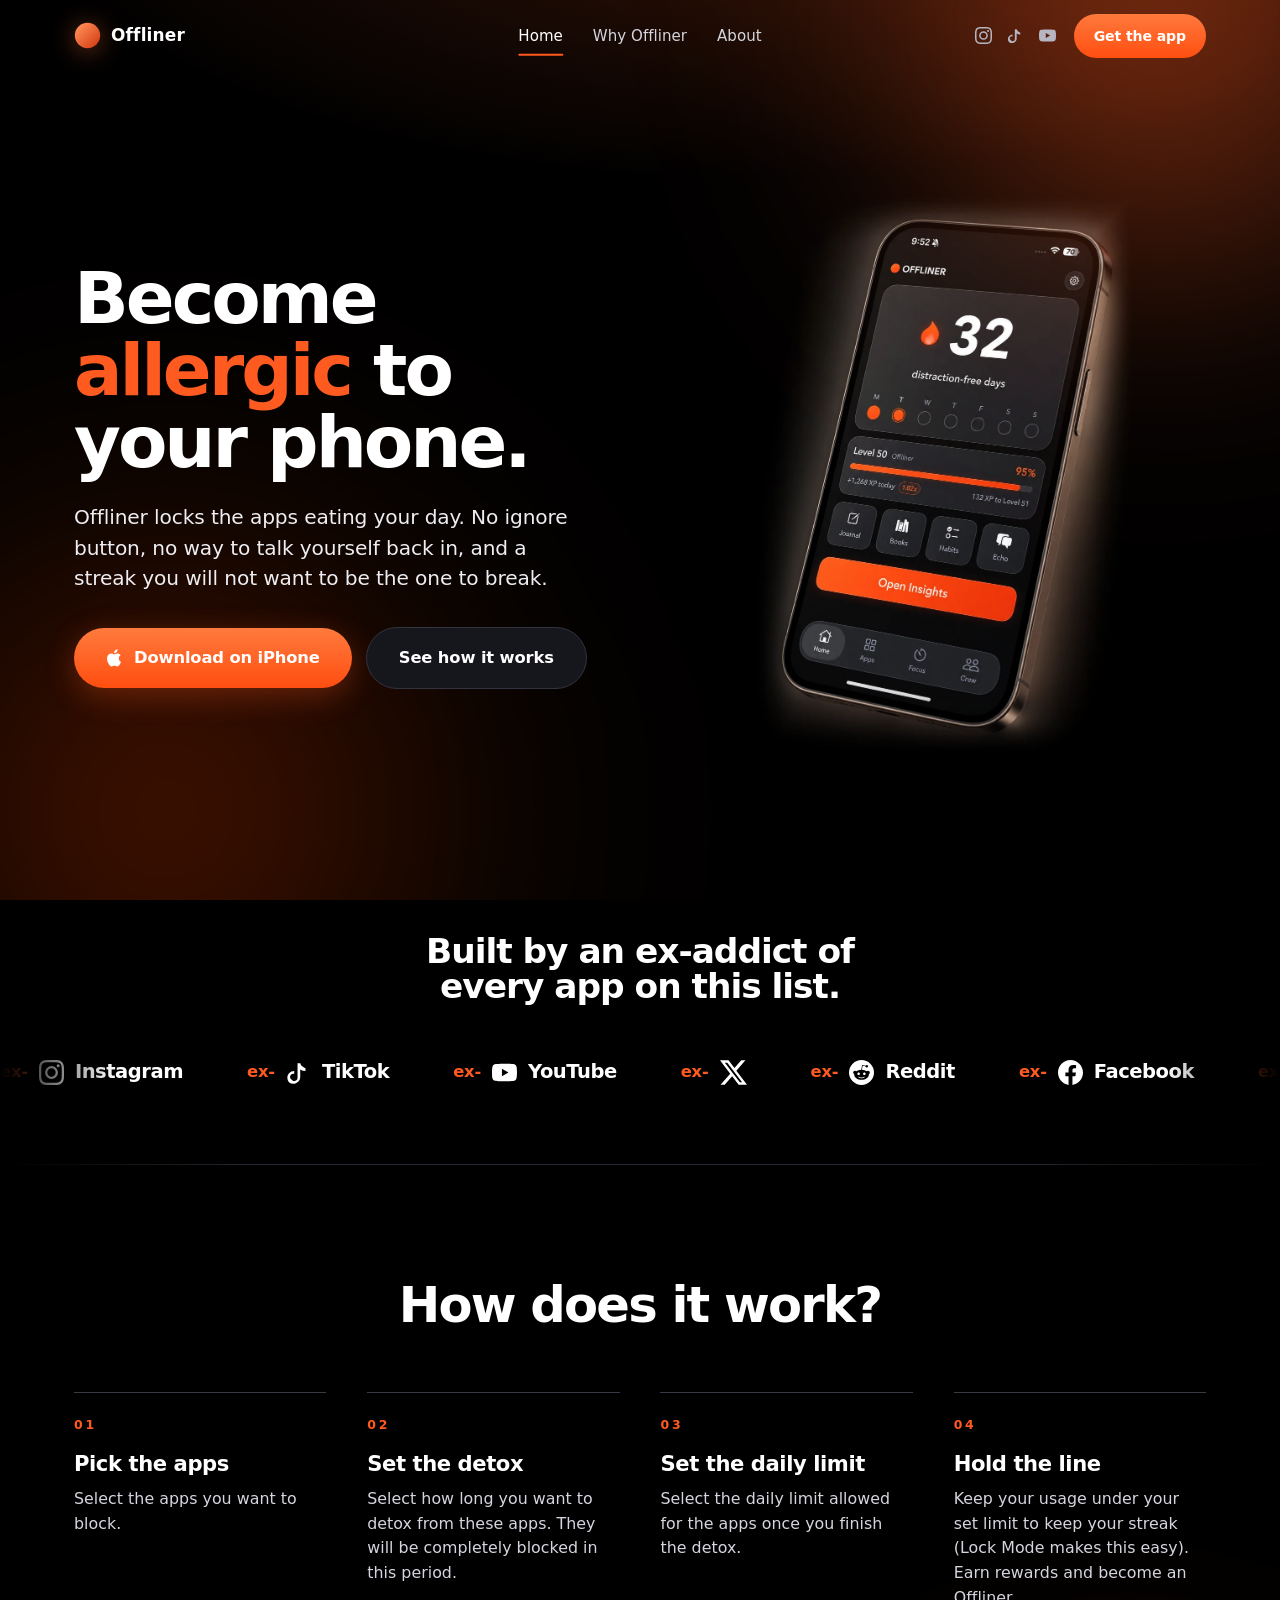
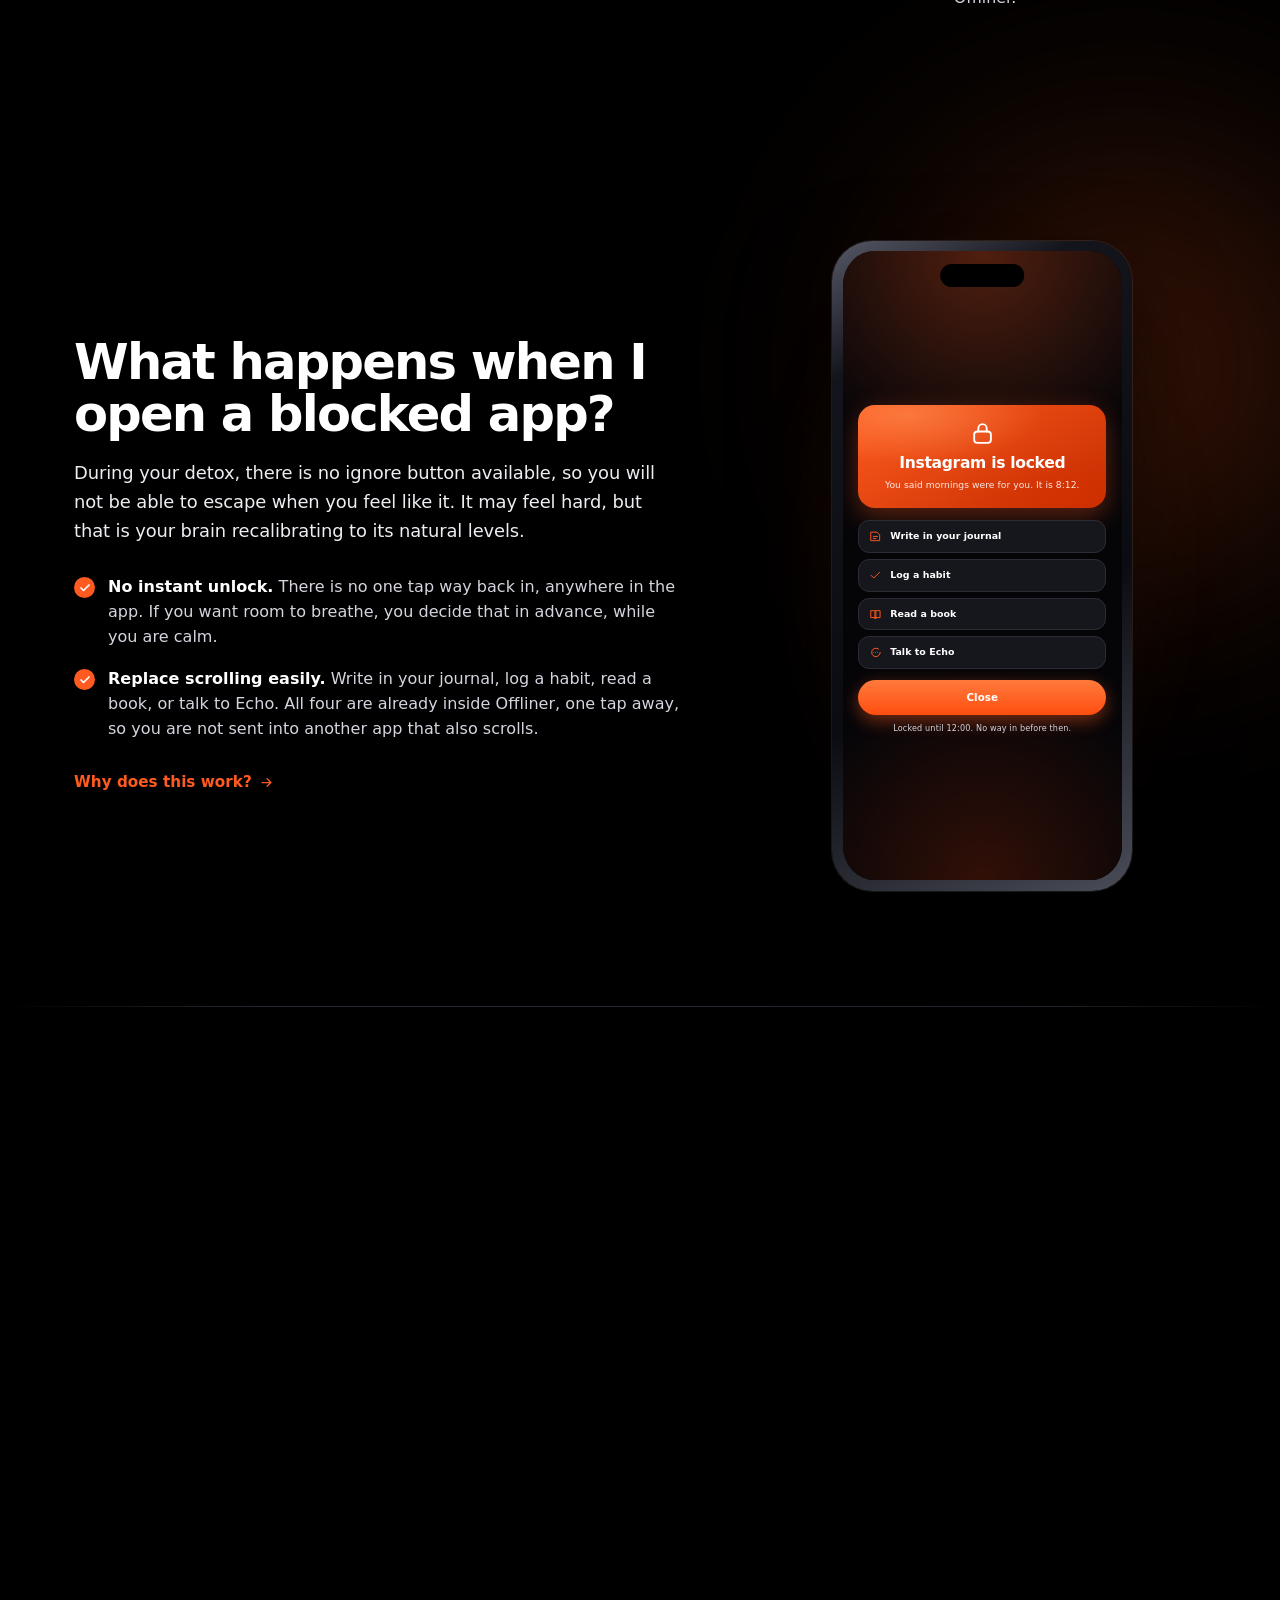
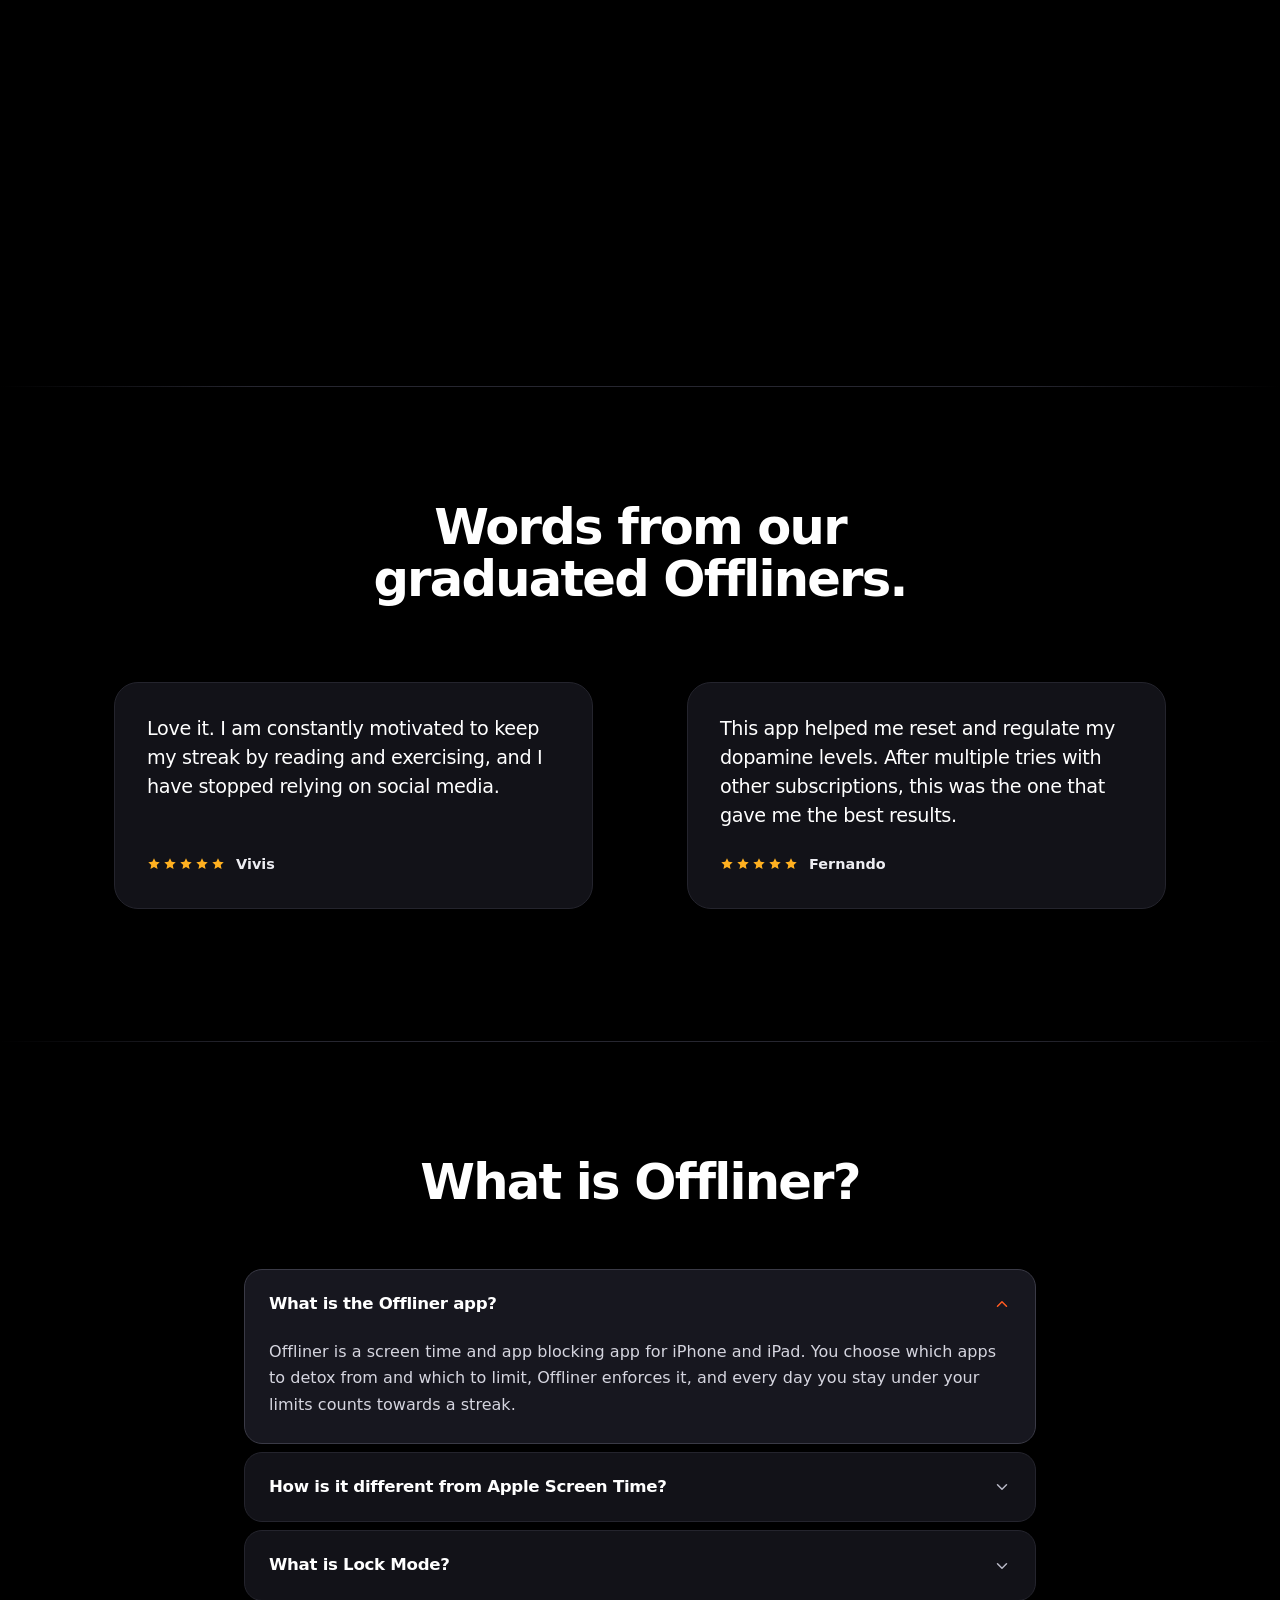
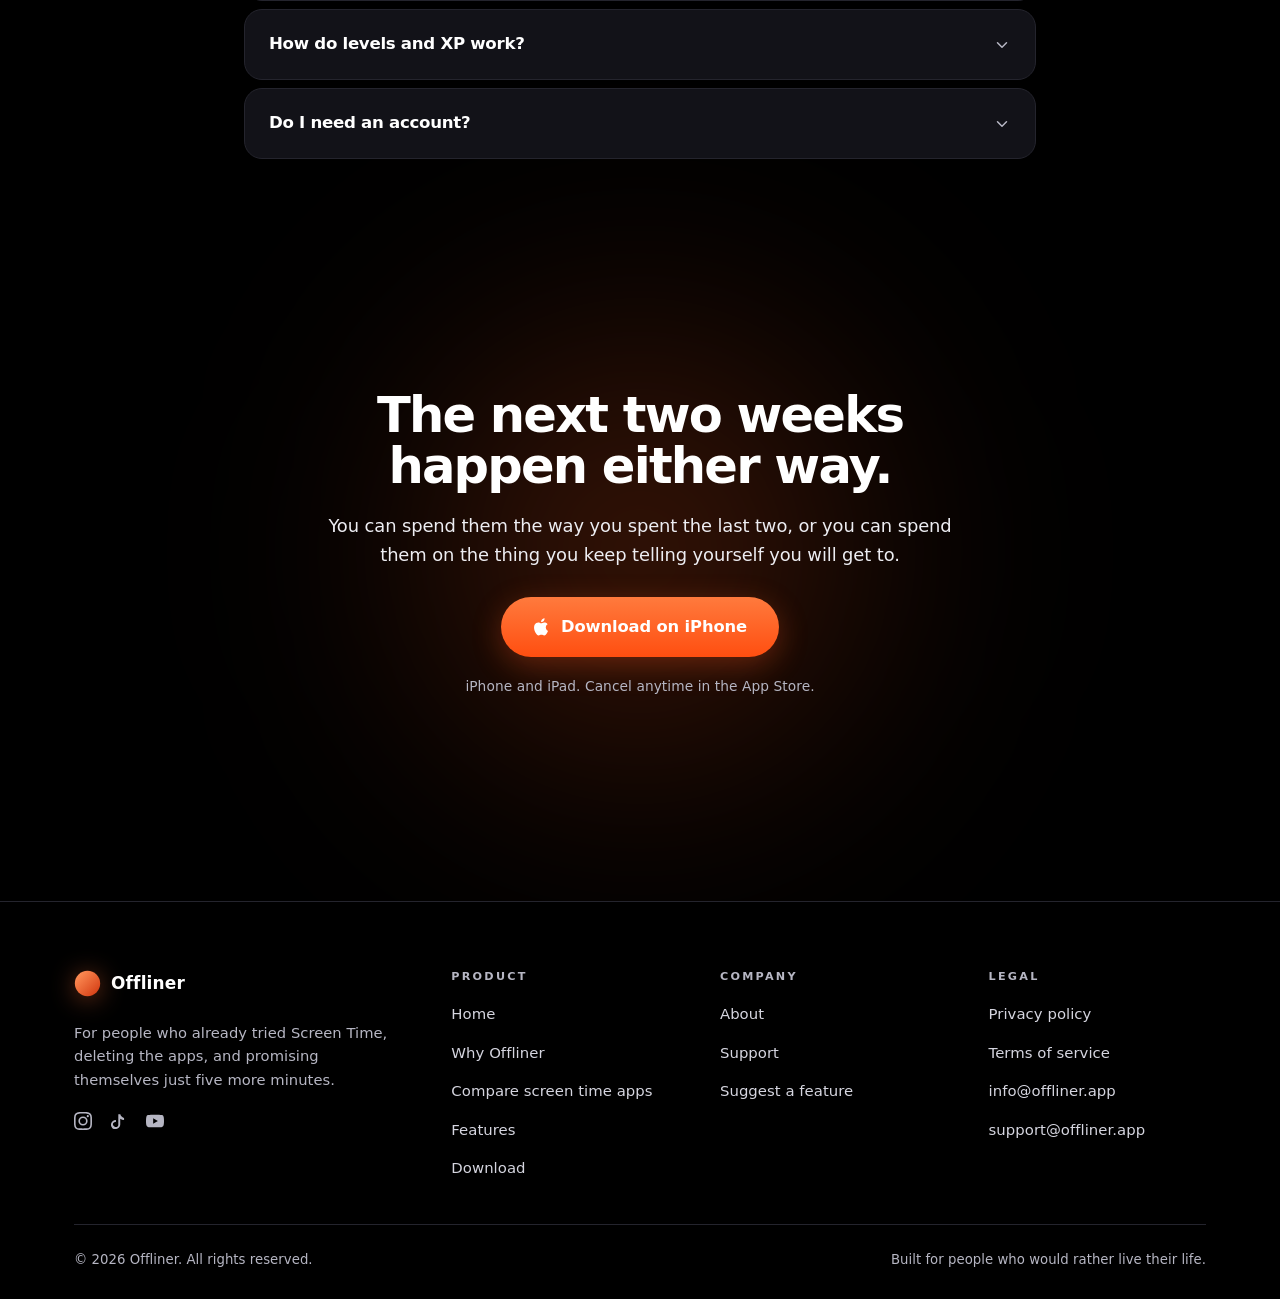
==== commit a23f186b: "Simplify copy: trim hero/creds notes, rework block-screen section, rename streak/XP card" ====
--- a/index.html
+++ b/index.html
@@ -272,7 +272,6 @@
         <a class="btn btn--glass btn--lg" href="#how">See how it works</a>
       </div>
 
-      <p class="hero__note reveal" data-d="3">iPhone and iPad. <b>No account.</b> Nothing leaves your device.</p>
     </div>
 
     <div class="hero__media">
@@ -291,7 +290,6 @@
   <div class="wrap">
     <div class="creds__head reveal">
       <h2 id="creds-title">Built by an ex-addict of every app on this list.</h2>
-      <p>No press logos and no borrowed credibility. Just the apps that had to go first.</p>
     </div>
   </div>
 
@@ -364,25 +362,21 @@
   <div class="bloom bloom--warm" style="top:-10%; right:-14%" aria-hidden="true"></div>
   <div class="wrap split split--narrow">
     <div class="reveal">
-      <h2>What will happen if I open a blocked app?</h2>
+      <h2>What happens when I open a blocked app?</h2>
       <p class="lede mt-s">
-        There is no ignore button available, so you will not be able to escape when you feel
-        like it. It may feel hard, but that is your brain recalibrating to its natural levels.
+        During your detox, there is no ignore button available, so you will not be able to escape
+        when you feel like it. It may feel hard, but that is your brain recalibrating to its
+        natural levels.
       </p>
 
       <ul class="ticks">
         <li><span><b>No instant unlock.</b> There is no one tap way back in, anywhere in the app. If you want room to breathe, you decide that in advance, while you are calm.</span></li>
-        <li><span><b>Somewhere else to go.</b> Write in your journal, log a habit, read a book, or talk to Echo. All four are already inside Offliner, one tap away, so you are not sent into another app that also scrolls.</span></li>
-        <li><span><b>Your numbers, not a lecture.</b> What this app has cost you today, and what your streak is currently worth.</span></li>
+        <li><span><b>Replace scrolling easily.</b> Write in your journal, log a habit, read a book, or talk to Echo. All four are already inside Offliner, one tap away, so you are not sent into another app that also scrolls.</span></li>
       </ul>
 
       <div class="btn-row mt-m" style="gap:26px">
         <a class="link-arrow" href="/why.html">
-          Read why this works
-          <svg width="15" height="15" viewBox="0 0 24 24" fill="none" stroke="currentColor" stroke-width="2" stroke-linecap="round" stroke-linejoin="round"><path d="M5 12h14M13 6l6 6-6 6"/></svg>
-        </a>
-        <a class="link-arrow" href="/screen-time-app.html">
-          Compare screen time apps
+          Why does this work?
           <svg width="15" height="15" viewBox="0 0 24 24" fill="none" stroke="currentColor" stroke-width="2" stroke-linecap="round" stroke-linejoin="round"><path d="M5 12h14M13 6l6 6-6 6"/></svg>
         </a>
       </div>
@@ -424,12 +418,18 @@
   <div class="wrap">
     <div class="section-head reveal">
       <h2>Earn rewards for staying offline.</h2>
+      <div class="btn-row mt-m" style="gap:26px">
+        <a class="link-arrow" href="/screen-time-app.html">
+          Compare screen time apps
+          <svg width="15" height="15" viewBox="0 0 24 24" fill="none" stroke="currentColor" stroke-width="2" stroke-linecap="round" stroke-linejoin="round"><path d="M5 12h14M13 6l6 6-6 6"/></svg>
+        </a>
+      </div>
     </div>
 
     <div class="bento">
       <div class="solid-glass card card--hover bento--wide reveal">
         <div class="tile"><svg class="ico" viewBox="0 0 24 24"><path d="M12 3c1.5 3 4.5 4.5 4.5 8a4.5 4.5 0 0 1-9 0c0-1.2.4-2.1 1-3 .3 1 .9 1.6 1.7 1.8C9.6 7.6 10.5 5 12 3z"/><path d="M12 21v-2"/></svg></div>
-        <h3>Your streak, and your level</h3>
+        <h3>Streaks and XP</h3>
         <p>You earn one point for every minute you are not in a distracting app. There are 1,440 minutes in a day, so a fully offline day is worth 1,440 of them. Every five levels unlocks something new inside the app, and your streak multiplies everything you earn.</p>
       </div>
 
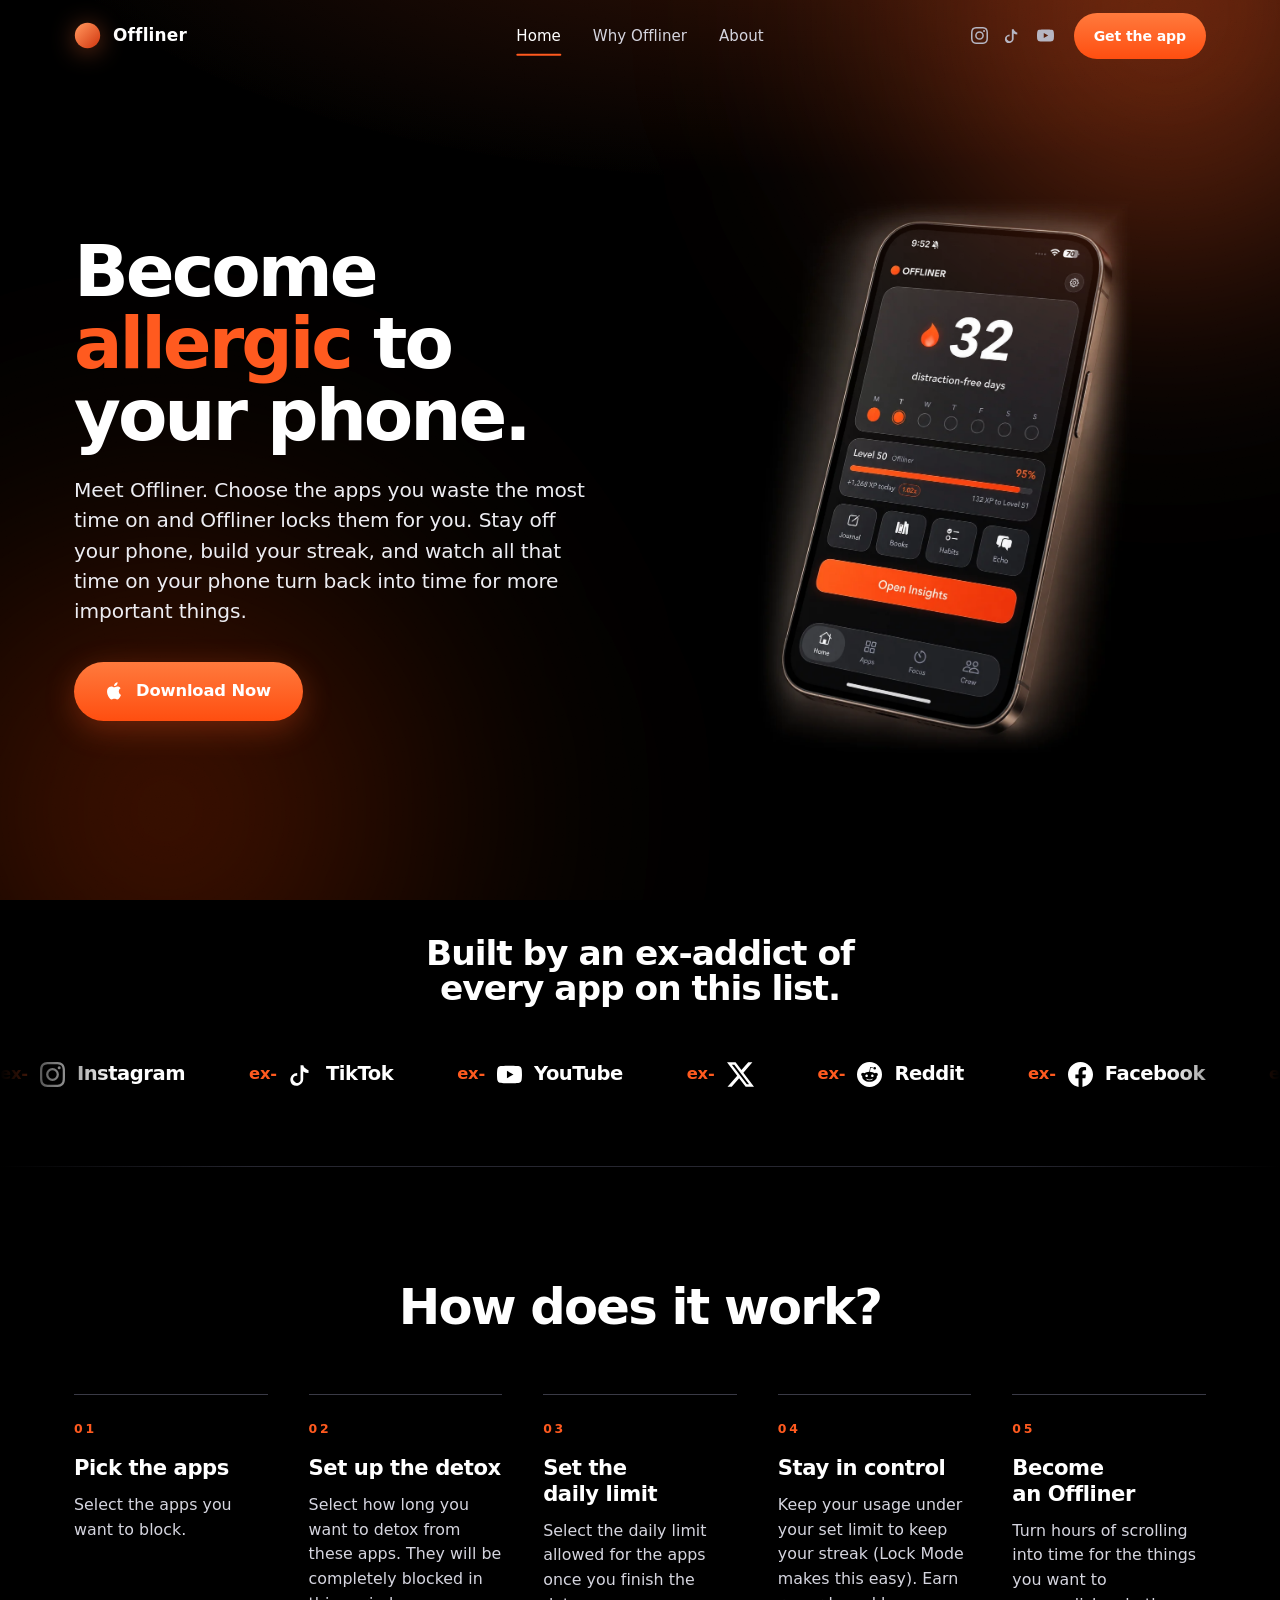
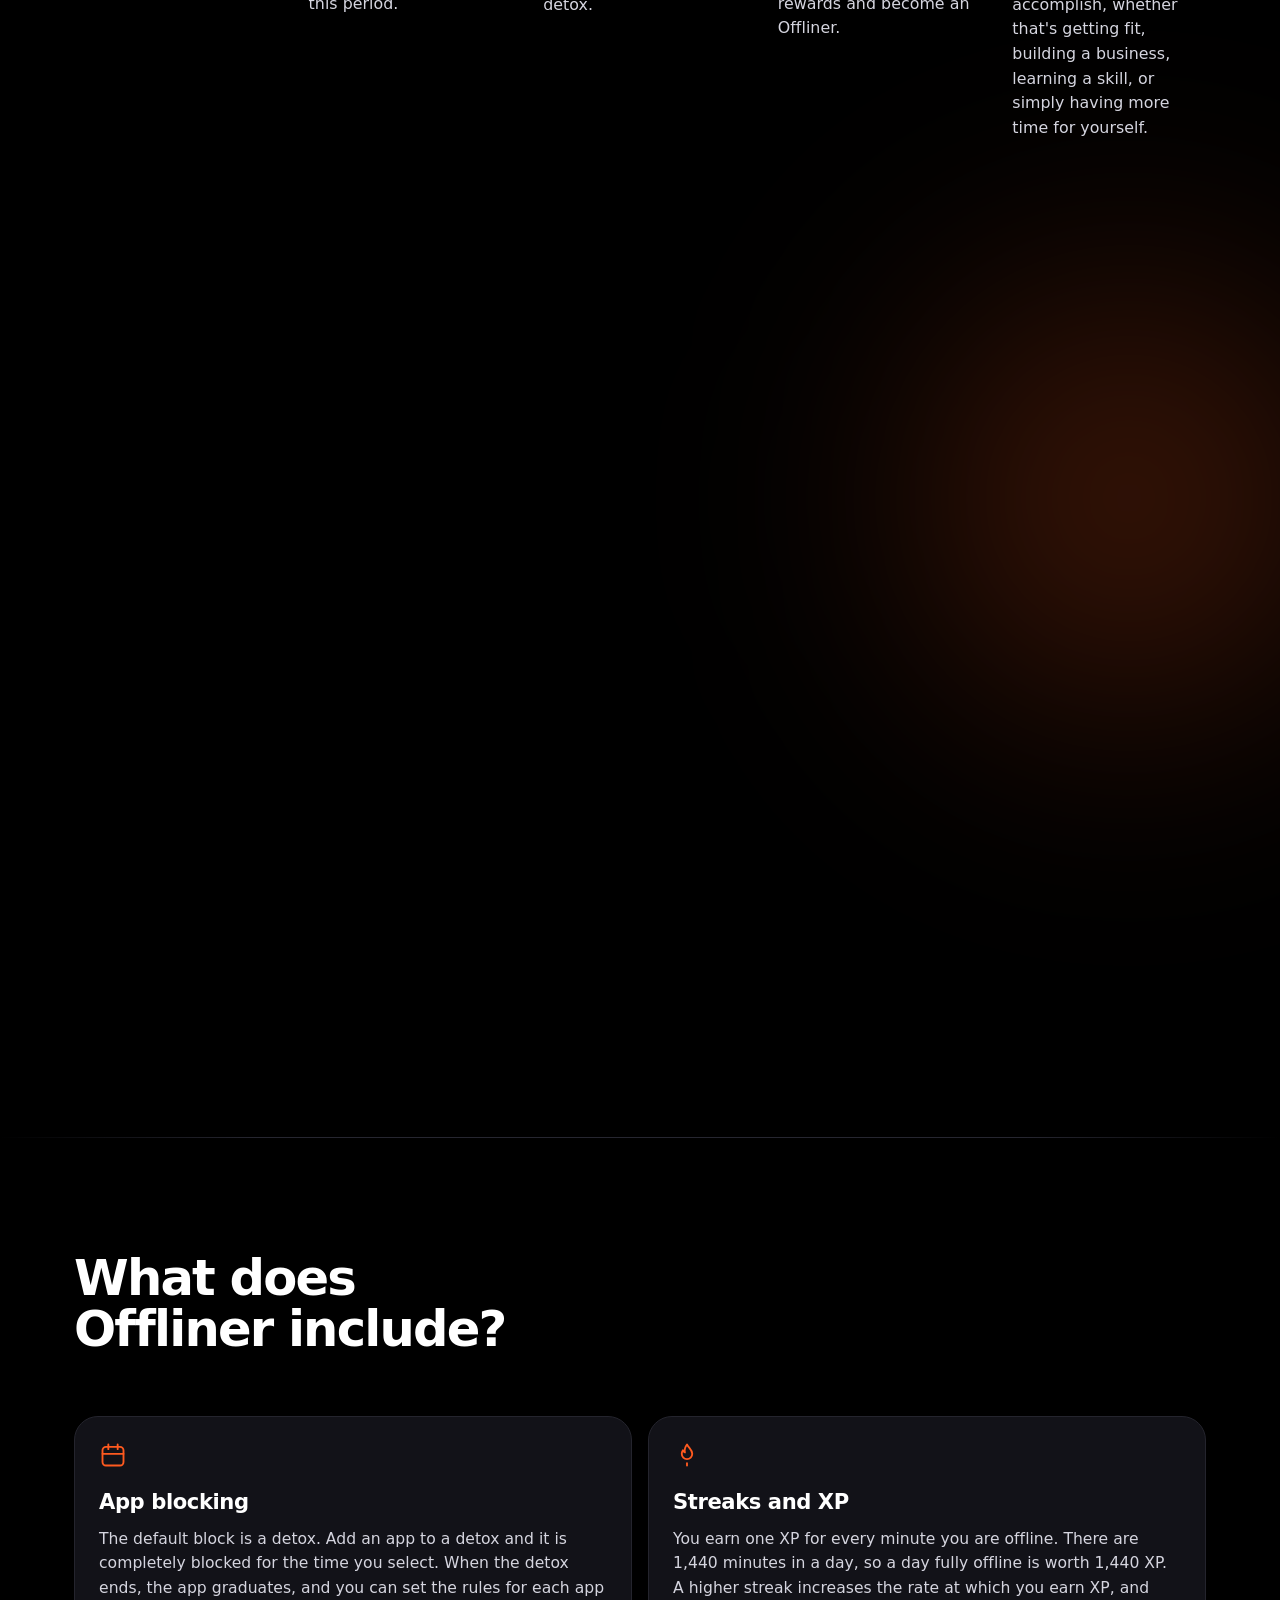
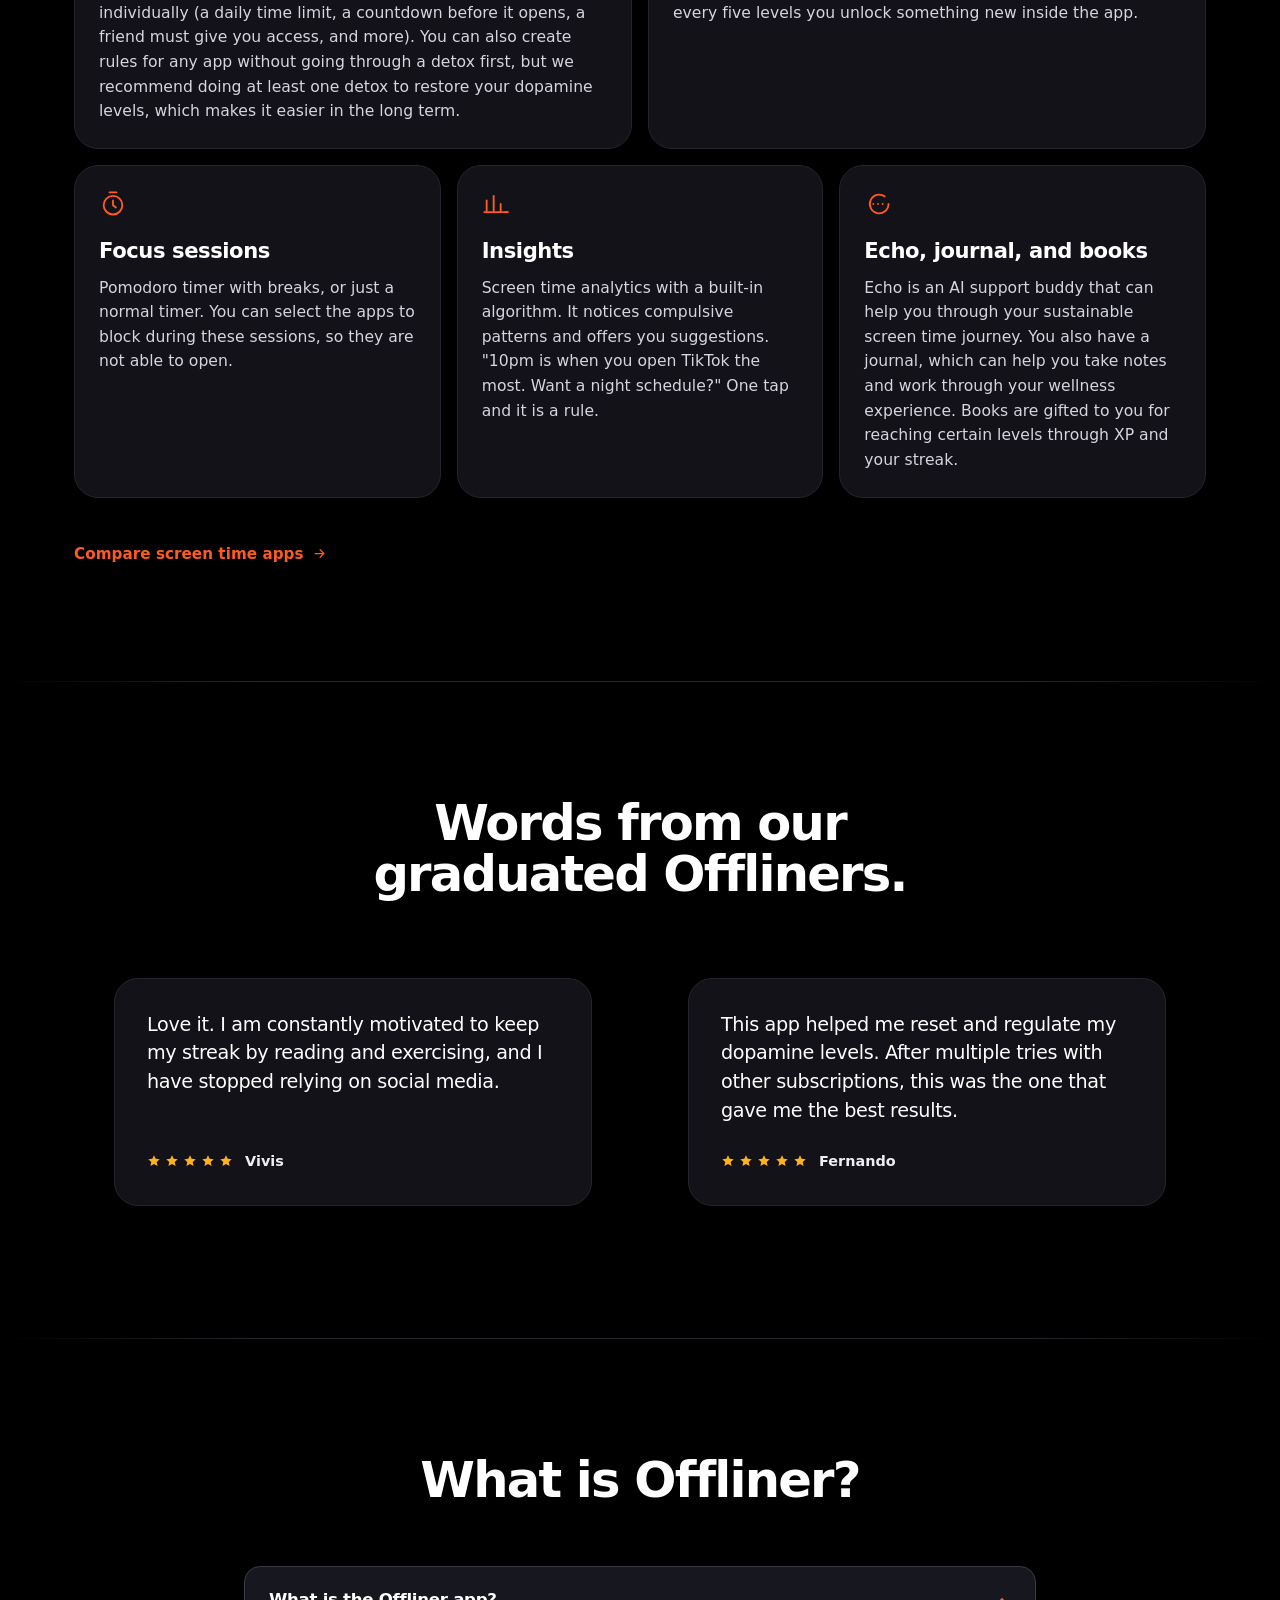
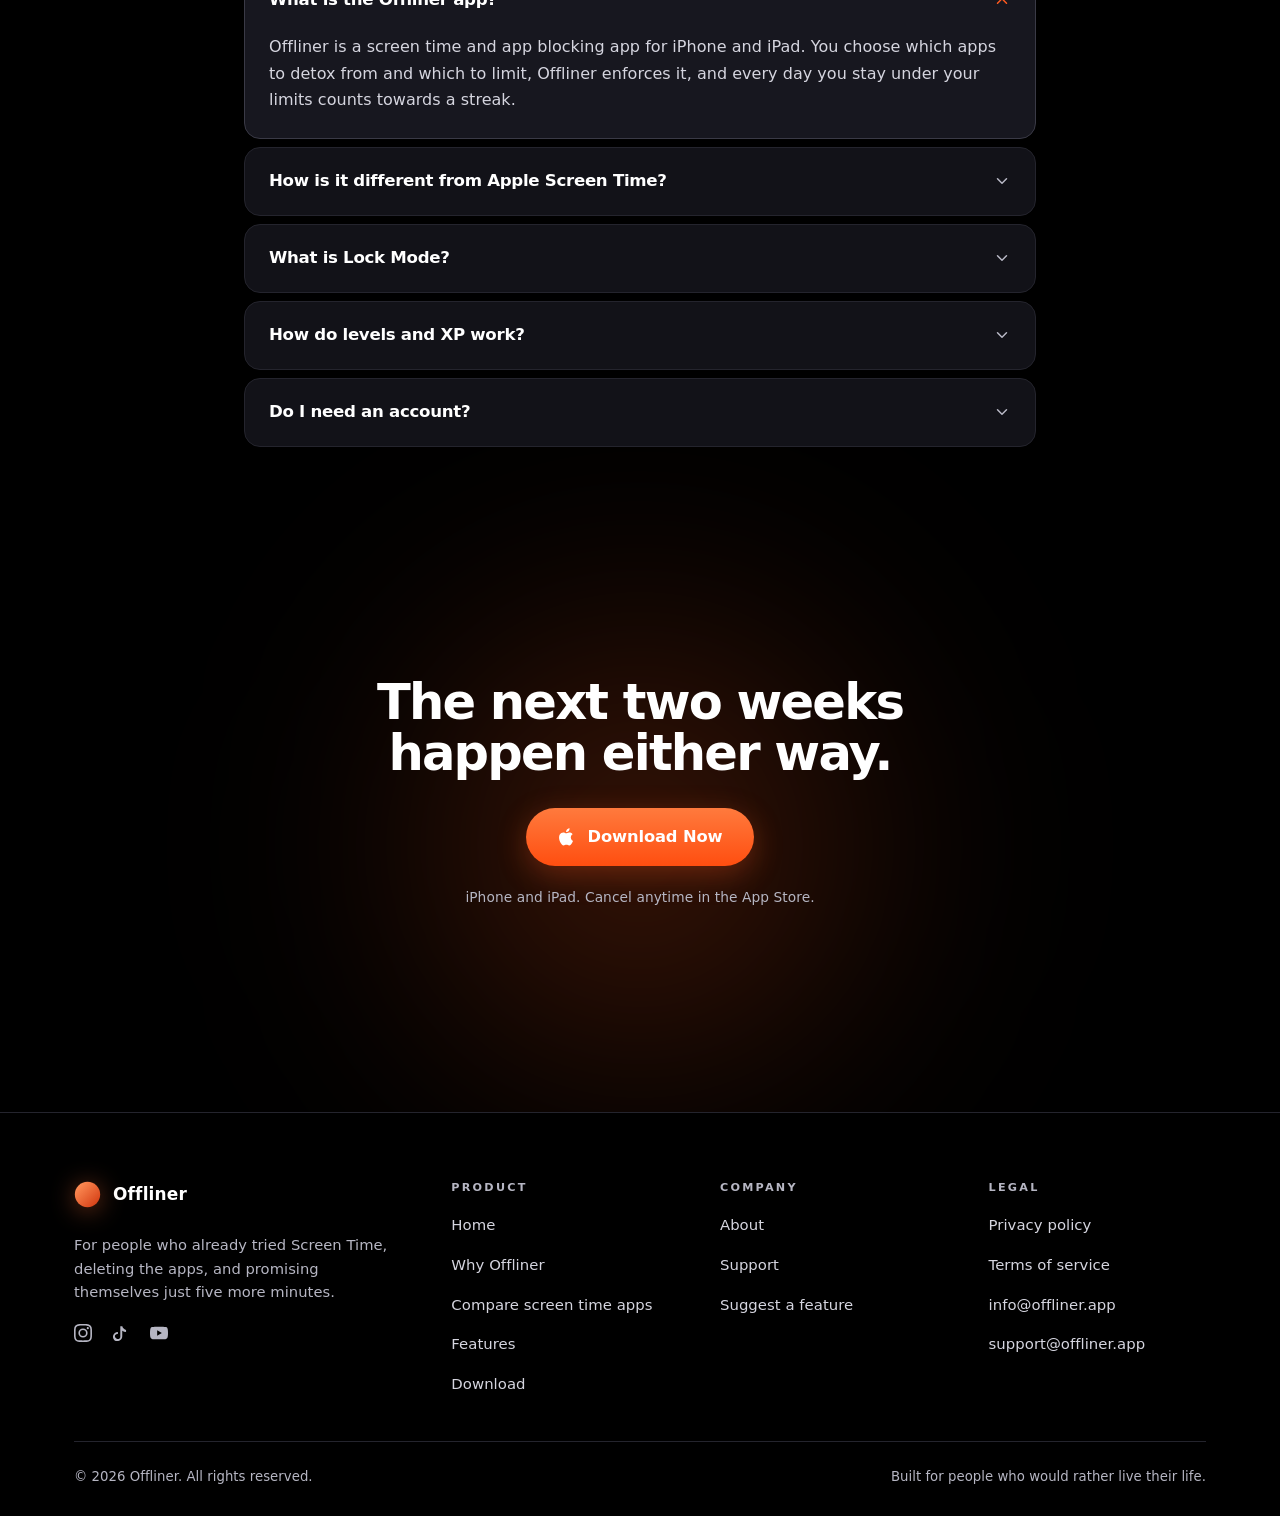
==== commit 3ca5a643: "Simplify hero/steps copy, add 5th step, reorder and rewrite bento features, tighten why.html to remo" ====
--- a/index.html
+++ b/index.html
@@ -260,16 +260,16 @@
       <h1 class="reveal">Become <span class="hot">allergic</span> to your phone.</h1>
 
       <p class="lede reveal" data-d="1">
-        Offliner locks the apps eating your day. No ignore button, no way to talk yourself
-        back in, and a streak you will not want to be the one to break.
+        Meet Offliner. Choose the apps you waste the most time on and Offliner locks them for
+        you. Stay off your phone, build your streak, and watch all that time on your phone turn
+        back into time for more important things.
       </p>
 
       <div class="btn-row reveal" data-d="2">
         <a class="btn btn--primary btn--lg" href="https://apps.apple.com/app/id6758021299" target="_blank" rel="noopener">
           <svg width="18" height="18" viewBox="0 0 24 24" fill="currentColor" aria-hidden="true"><path d="M17.05 12.54c-.03-2.9 2.37-4.3 2.48-4.37-1.35-1.98-3.45-2.25-4.2-2.28-1.79-.18-3.49 1.05-4.4 1.05-.9 0-2.3-1.03-3.79-1-1.95.03-3.75 1.13-4.75 2.87-2.02 3.51-.52 8.7 1.45 11.55.96 1.39 2.11 2.95 3.62 2.9 1.45-.06 2-.94 3.76-.94s2.25.94 3.79.91c1.56-.03 2.55-1.42 3.5-2.82 1.1-1.62 1.56-3.19 1.58-3.27-.03-.02-3.03-1.17-3.06-4.6M14.2 3.87c.8-.97 1.34-2.31 1.19-3.65-1.15.05-2.54.77-3.37 1.73-.74.86-1.39 2.23-1.21 3.54 1.28.1 2.59-.65 3.39-1.62"/></svg>
-          Download on iPhone
+          Download Now
         </a>
-        <a class="btn btn--glass btn--lg" href="#how">See how it works</a>
       </div>
 
     </div>
@@ -332,7 +332,7 @@
       <h2>How does it work?</h2>
     </div>
 
-    <div class="grid grid--4 steps">
+    <div class="grid grid--5 steps">
       <div class="step reveal">
         <div class="step__n">01</div>
         <h3>Pick the apps</h3>
@@ -340,7 +340,7 @@
       </div>
       <div class="step reveal" data-d="1">
         <div class="step__n">02</div>
-        <h3>Set the detox</h3>
+        <h3>Set up the detox</h3>
         <p>Select how long you want to detox from these apps. They will be completely blocked in this period.</p>
       </div>
       <div class="step reveal" data-d="2">
@@ -350,8 +350,13 @@
       </div>
       <div class="step reveal" data-d="3">
         <div class="step__n">04</div>
-        <h3>Hold the line</h3>
+        <h3>Stay in control</h3>
         <p>Keep your usage under your set limit to keep your streak (Lock Mode makes this easy). Earn rewards and become an Offliner.</p>
+      </div>
+      <div class="step reveal" data-d="4">
+        <div class="step__n">05</div>
+        <h3>Become an Offliner</h3>
+        <p>Turn hours of scrolling into time for the things you want to accomplish, whether that's getting fit, building a business, learning a skill, or simply having more time for yourself.</p>
       </div>
     </div>
   </div>
@@ -374,7 +379,7 @@
         <li><span><b>Replace scrolling easily.</b> Write in your journal, log a habit, read a book, or talk to Echo. All four are already inside Offliner, one tap away, so you are not sent into another app that also scrolls.</span></li>
       </ul>
 
-      <div class="btn-row mt-m" style="gap:26px">
+      <div class="btn-row mt-m" style="gap:28px">
         <a class="link-arrow" href="/why.html">
           Why does this work?
           <svg width="15" height="15" viewBox="0 0 24 24" fill="none" stroke="currentColor" stroke-width="2" stroke-linecap="round" stroke-linejoin="round"><path d="M5 12h14M13 6l6 6-6 6"/></svg>
@@ -417,45 +422,46 @@
 <section class="section" id="inside">
   <div class="wrap">
     <div class="section-head reveal">
-      <h2>Earn rewards for staying offline.</h2>
-      <div class="btn-row mt-m" style="gap:26px">
-        <a class="link-arrow" href="/screen-time-app.html">
-          Compare screen time apps
-          <svg width="15" height="15" viewBox="0 0 24 24" fill="none" stroke="currentColor" stroke-width="2" stroke-linecap="round" stroke-linejoin="round"><path d="M5 12h14M13 6l6 6-6 6"/></svg>
-        </a>
-      </div>
+      <h2>What does Offliner include?</h2>
     </div>
 
     <div class="bento">
       <div class="solid-glass card card--hover bento--wide reveal">
+        <div class="tile"><svg class="ico" viewBox="0 0 24 24"><rect x="3" y="5" width="18" height="16" rx="3"/><path d="M8 3v4M16 3v4M3 11h18"/></svg></div>
+        <h3>App blocking</h3>
+        <p>The default block is a detox. Add an app to a detox and it is completely blocked for the time you select. When the detox ends, the app graduates, and you can set the rules for each app individually (a daily time limit, a countdown before it opens, a friend must give you access, and more). You can also create rules for any app without going through a detox first, but we recommend doing at least one detox to restore your dopamine levels, which makes it easier in the long term.</p>
+      </div>
+
+      <div class="solid-glass card card--hover bento--wide reveal" data-d="1">
         <div class="tile"><svg class="ico" viewBox="0 0 24 24"><path d="M12 3c1.5 3 4.5 4.5 4.5 8a4.5 4.5 0 0 1-9 0c0-1.2.4-2.1 1-3 .3 1 .9 1.6 1.7 1.8C9.6 7.6 10.5 5 12 3z"/><path d="M12 21v-2"/></svg></div>
         <h3>Streaks and XP</h3>
-        <p>You earn one point for every minute you are not in a distracting app. There are 1,440 minutes in a day, so a fully offline day is worth 1,440 of them. Every five levels unlocks something new inside the app, and your streak multiplies everything you earn.</p>
-      </div>
-
-      <div class="solid-glass card card--hover bento--wide reveal" data-d="1">
-        <div class="tile"><svg class="ico" viewBox="0 0 24 24"><rect x="3" y="5" width="18" height="16" rx="3"/><path d="M8 3v4M16 3v4M3 11h18"/></svg></div>
-        <h3>Detox, then limits</h3>
-        <p>Add an app to a detox and it is gone completely, for anywhere up to 30 days. You can add more apps to a running detox at any time. When it ends the app graduates to a daily limit instead of a block, so you get it back on your terms rather than all at once.</p>
+        <p>You earn one XP for every minute you are offline. There are 1,440 minutes in a day, so a day fully offline is worth 1,440 XP. A higher streak increases the rate at which you earn XP, and every five levels you unlock something new inside the app.</p>
       </div>
 
       <div class="solid-glass card card--hover reveal">
         <div class="tile"><svg class="ico" viewBox="0 0 24 24"><circle cx="12" cy="13" r="8"/><path d="M12 9v4l2.5 2M9 2h6"/></svg></div>
         <h3>Focus sessions</h3>
-        <p>A timer, or a pomodoro with breaks you can safely stop in. While it runs, the apps you picked simply are not reachable.</p>
+        <p>Pomodoro timer with breaks, or just a normal timer. You can select the apps to block during these sessions, so they are not able to open.</p>
       </div>
 
       <div class="solid-glass card card--hover reveal" data-d="1">
         <div class="tile"><svg class="ico" viewBox="0 0 24 24"><path d="M4 19V9M10 19V5M16 19v-7M22 19h-2"/><path d="M2 19h20"/></svg></div>
-        <h3>Insights that suggest</h3>
-        <p>It notices your pattern and offers you the fix. "10pm is when you reach for TikTok the most. Want a night schedule?" One tap and it is a rule.</p>
+        <h3>Insights</h3>
+        <p>Screen time analytics with a built-in algorithm. It notices compulsive patterns and offers you suggestions. "10pm is when you open TikTok the most. Want a night schedule?" One tap and it is a rule.</p>
       </div>
 
       <div class="solid-glass card card--hover reveal" data-d="2">
         <div class="tile"><svg class="ico" viewBox="0 0 24 24"><path d="M21 12a8 8 0 1 1-3.2-6.4"/><path d="M8 12h.01M12 12h.01M16 12h.01"/></svg></div>
-        <h3>Echo, the journal, the books</h3>
-        <p>Echo is there at 3am when the craving is. The journal is where you work out what set it off. The books are what you read instead.</p>
-      </div>
+        <h3>Echo, journal, and books</h3>
+        <p>Echo is an AI support buddy that can help you through your sustainable screen time journey. You also have a journal, which can help you take notes and work through your wellness experience. Books are gifted to you for reaching certain levels through XP and your streak.</p>
+      </div>
+    </div>
+
+    <div class="btn-row mt-l" style="gap:28px">
+      <a class="link-arrow" href="/screen-time-app.html">
+        Compare screen time apps
+        <svg width="15" height="15" viewBox="0 0 24 24" fill="none" stroke="currentColor" stroke-width="2" stroke-linecap="round" stroke-linejoin="round"><path d="M5 12h14M13 6l6 6-6 6"/></svg>
+      </a>
     </div>
   </div>
 </section>
@@ -549,14 +555,10 @@
   <div class="bloom bloom--warm" style="top:-10%; left:50%; transform:translateX(-50%)" aria-hidden="true"></div>
   <div class="wrap center reveal">
     <h2 style="max-width:18ch;margin-inline:auto">The next two weeks happen either way.</h2>
-    <p class="lede mt-s" style="margin-inline:auto">
-      You can spend them the way you spent the last two, or you can spend them on the thing
-      you keep telling yourself you will get to.
-    </p>
     <div class="btn-row mt-m">
       <a class="btn btn--primary btn--lg" href="https://apps.apple.com/app/id6758021299" target="_blank" rel="noopener">
         <svg width="18" height="18" viewBox="0 0 24 24" fill="currentColor" aria-hidden="true"><path d="M17.05 12.54c-.03-2.9 2.37-4.3 2.48-4.37-1.35-1.98-3.45-2.25-4.2-2.28-1.79-.18-3.49 1.05-4.4 1.05-.9 0-2.3-1.03-3.79-1-1.95.03-3.75 1.13-4.75 2.87-2.02 3.51-.52 8.7 1.45 11.55.96 1.39 2.11 2.95 3.62 2.9 1.45-.06 2-.94 3.76-.94s2.25.94 3.79.91c1.56-.03 2.55-1.42 3.5-2.82 1.1-1.62 1.56-3.19 1.58-3.27-.03-.02-3.03-1.17-3.06-4.6M14.2 3.87c.8-.97 1.34-2.31 1.19-3.65-1.15.05-2.54.77-3.37 1.73-.74.86-1.39 2.23-1.21 3.54 1.28.1 2.59-.65 3.39-1.62"/></svg>
-        Download on iPhone
+        Download Now
       </a>
     </div>
     <p class="btn-note">iPhone and iPad. Cancel anytime in the App Store.</p>
@@ -621,7 +623,7 @@
 </footer>
 
 <div class="sticky-cta">
-  <a class="btn btn--primary btn--lg" href="https://apps.apple.com/app/id6758021299" target="_blank" rel="noopener">Download on iPhone</a>
+  <a class="btn btn--primary btn--lg" href="https://apps.apple.com/app/id6758021299" target="_blank" rel="noopener">Download Now</a>
 </div>
 
 <script src="/assets/js/site.js?v=4" defer></script>
--- a/assets/css/site.css
+++ b/assets/css/site.css
@@ -104,14 +104,14 @@
   /* Radius */
   --r-hero:   32px;
   --r-card:   24px;
-  --r-inner:  18px;
+  --r-inner:  16px;
   --r-button: 999px;
   --r-pill:   999px;
   --r-chip:   8px;
 
   /* Rhythm */
-  --pad-card:    26px;
-  --gap-card:    14px;
+  --pad-card:    24px;
+  --gap-card:    16px;
   --gap-element: 12px;
   --inset:       24px;
   --max:         1180px;
@@ -126,7 +126,7 @@
   /* Type */
   --font: "Avenir Next", "Avenir Next LT Pro", Avenir, -apple-system,
           BlinkMacSystemFont, "Segoe UI Variable Display", "Segoe UI",
-          Inter, system-ui, sans-serif;
+          system-ui, sans-serif;
 
   /* Elevation. On a black ground a drop shadow is invisible, so separation
      comes from a solid fill plus a solid hairline. */
@@ -227,7 +227,7 @@
 .eyebrow {
   display: inline-flex;
   align-items: center;
-  gap: 9px;
+  gap: 8px;
   margin: 0 0 16px;
   padding: 0;
   border: 0;
@@ -282,9 +282,9 @@
 section { position: relative; }
 
 .section { padding-block: var(--section-y); }
-.section--tight { padding-block: clamp(40px, 5vw, 62px); }
-
-.section-head { max-width: 680px; margin-bottom: clamp(38px, 5vw, 60px); }
+.section--tight { padding-block: clamp(40px, 5vw, 64px); }
+
+.section-head { max-width: 680px; margin-bottom: clamp(40px, 5vw, 60px); }
 .section-head.center { margin-inline: auto; }
 .section-head .lede { margin-top: 20px; }
 .section-head h2 { max-width: 20ch; }
@@ -415,13 +415,14 @@
 
 .card--lg { padding: clamp(24px, 3.2vw, 40px); }
 
-.card h3 { margin-bottom: 10px; color: var(--text-hi); }
+.card h3 { margin-bottom: 12px; color: var(--text-hi); }
 .card p  { color: var(--text-low); font-size: 0.975rem; line-height: 1.58; max-width: 54ch; }
 
 .grid { display: grid; gap: var(--gap-card); }
 .grid--2 { grid-template-columns: repeat(2, minmax(0, 1fr)); }
 .grid--3 { grid-template-columns: repeat(3, minmax(0, 1fr)); }
 .grid--4 { grid-template-columns: repeat(4, minmax(0, 1fr)); }
+.grid--5 { grid-template-columns: repeat(5, minmax(0, 1fr)); }
 
 .card--hover {
   transition: transform var(--dur) var(--ease), border-color var(--dur) var(--ease),
@@ -455,7 +456,7 @@
 .tile {
   display: block;
   width: auto; height: auto;
-  margin-bottom: 18px;
+  margin-bottom: 20px;
   background: none;
   border: 0;
   color: var(--focus);
@@ -484,8 +485,8 @@
   display: inline-flex;
   align-items: center;
   justify-content: center;
-  gap: 10px;
-  padding: 15px 27px;
+  gap: 12px;
+  padding: 16px 28px;
   border-radius: var(--r-button);
   font-size: 0.97rem;
   font-weight: 600;
@@ -518,9 +519,9 @@
 }
 .btn--glass:hover { border-color: #4B4B59; background: #1E1E27; }
 
-.btn--lg { padding: 17px 32px; font-size: 1.02rem; }
+.btn--lg { padding: 16px 32px; font-size: 1.02rem; }
 /* The nav CTA sits two inches from a bloom. A glow on top of a glow is haze. */
-.btn--sm { padding: 11px 20px; font-size: 0.88rem; }
+.btn--sm { padding: 12px 20px; font-size: 0.88rem; }
 .btn--primary.btn--sm { box-shadow: none; }
 .btn--primary.btn--sm:hover { box-shadow: none; }
 
@@ -528,13 +529,13 @@
   display: flex;
   flex-wrap: wrap;
   align-items: center;
-  gap: 14px;
+  gap: 16px;
 }
 .center .btn-row { justify-content: center; }
 
 /* Microcopy that sits directly under a CTA. */
 .btn-note {
-  margin-top: 18px;
+  margin-top: 20px;
   font-size: 0.86rem;
   color: var(--text-faint);
   letter-spacing: 0.005em;
@@ -548,13 +549,13 @@
 .link-arrow {
   display: inline-flex;
   align-items: center;
-  gap: 7px;
+  gap: 8px;
   color: var(--focus);
   font-size: 0.95rem;
   font-weight: 600;
   transition: gap var(--dur) var(--ease);
 }
-.link-arrow:hover { gap: 11px; }
+.link-arrow:hover { gap: 12px; }
 
 /* --------------------------------------------------------------------------
    9. Header
@@ -589,7 +590,7 @@
 .brand {
   display: inline-flex;
   align-items: center;
-  gap: 10px;
+  gap: 12px;
   flex-shrink: 0;
   color: var(--text-hi);
   font-size: 1.06rem;
@@ -605,7 +606,7 @@
 .nav {
   display: flex;
   align-items: center;
-  gap: 30px;
+  gap: 32px;
   position: absolute;
   left: 50%;
   top: 50%;
@@ -634,11 +635,11 @@
 .header__right {
   display: flex;
   align-items: center;
-  gap: 18px;
+  gap: 20px;
   flex-shrink: 0;
 }
 
-.socials { display: flex; align-items: center; gap: 15px; }
+.socials { display: flex; align-items: center; gap: 16px; }
 .socials a {
   color: var(--text-faint);
   transition: color var(--dur) var(--ease);
@@ -676,7 +677,7 @@
   background: #000;
   -webkit-backdrop-filter: none;
           backdrop-filter: none;
-  padding: 30px var(--inset) 48px;
+  padding: 32px var(--inset) 48px;
   opacity: 0;
   visibility: hidden;
   transform: translateY(-8px);
@@ -688,14 +689,14 @@
 .mobile-menu.is-open { opacity: 1; visibility: visible; transform: translateY(0); }
 .mobile-menu a.mobile-link {
   display: block;
-  padding: 17px 0;
+  padding: 16px 0;
   font-size: 1.3rem;
   font-weight: 500;
   color: var(--text-hi);
   border-bottom: 1px solid var(--line);
 }
 .mobile-menu .btn { width: 100%; margin-top: 28px; }
-.mobile-menu .socials { margin-top: 30px; gap: 24px; justify-content: center; }
+.mobile-menu .socials { margin-top: 32px; gap: 24px; justify-content: center; }
 .mobile-menu .socials svg { width: 21px; height: 21px; }
 
 /* --------------------------------------------------------------------------
@@ -703,7 +704,7 @@
    -------------------------------------------------------------------------- */
 
 .hero {
-  padding-top: clamp(104px, 12vw, 150px);
+  padding-top: clamp(104px, 12vw, 152px);
   padding-bottom: clamp(28px, 5vw, 56px);
   text-align: center;
 }
@@ -717,7 +718,7 @@
   line-height: 1.5;
 }
 
-.hero .btn-row { margin-top: 34px; justify-content: center; }
+.hero .btn-row { margin-top: 36px; justify-content: center; }
 
 /* One line of plain fact under the buttons. Replaces the old rating pill,
    which was a tinted capsule doing the job a sentence does better. */
@@ -750,8 +751,8 @@
   flex-wrap: wrap;
   justify-content: center;
   align-items: center;
-  gap: 10px 26px;
-  margin-top: 26px;
+  gap: 12px 28px;
+  margin-top: 28px;
 }
 .trust span {
   display: inline-flex;
@@ -768,7 +769,7 @@
 .hero--split .wrap {
   display: grid;
   grid-template-columns: 1.02fr 0.98fr;
-  gap: clamp(30px, 5vw, 68px);
+  gap: clamp(32px, 5vw, 68px);
   align-items: center;
   text-align: left;
 }
@@ -862,7 +863,7 @@
   inset: 0;
   display: grid;
   place-content: center;
-  gap: 10px;
+  gap: 12px;
   text-align: center;
   padding: 24px;
   background:
@@ -1202,7 +1203,7 @@
 .ex {
   display: inline-flex;
   align-items: center;
-  gap: 11px;
+  gap: 12px;
   white-space: nowrap;
   color: var(--text-hi);
 }
@@ -1225,8 +1226,8 @@
 /* X's glyph IS its wordmark, so it gets no name beside it. */
 .ex--mark .ex__logo { width: 27px; height: 27px; }
 
-.creds { padding-block: clamp(46px, 6vw, 76px); }
-.creds__head { text-align: center; margin-bottom: clamp(34px, 4vw, 52px); }
+.creds { padding-block: clamp(48px, 6vw, 76px); }
+.creds__head { text-align: center; margin-bottom: clamp(36px, 4vw, 52px); }
 .creds__head h2 {
   font-size: clamp(1.5rem, 2.9vw, 2.15rem);
   letter-spacing: -0.03em;
@@ -1234,7 +1235,7 @@
   margin-inline: auto;
 }
 .creds__head p {
-  margin: 14px auto 0;
+  margin: 16px auto 0;
   max-width: 46ch;
   font-size: 0.99rem;
   color: var(--text-faint);
@@ -1244,7 +1245,7 @@
    13. Steps
    -------------------------------------------------------------------------- */
 
-.steps { counter-reset: step; gap: clamp(26px, 3.2vw, 46px); }
+.steps { counter-reset: step; gap: clamp(28px, 3.2vw, 48px); }
 
 /* Four identical dark boxes holding four sentences of different lengths is a
    template. A ruled column is the same information with the box removed, and
@@ -1252,14 +1253,14 @@
    edge. */
 .step {
   position: relative;
-  padding: 22px 0 0;
+  padding: 24px 0 0;
   border: 0;
   border-top: 1px solid var(--line-hi);
   border-radius: 0;
   background: none;
 }
 .step:hover { background: none; transform: none; }
-.step h3 { margin-bottom: 10px; color: var(--text-hi); }
+.step h3 { margin-bottom: 12px; color: var(--text-hi); }
 .step p { color: var(--text-low); font-size: 0.99rem; line-height: 1.56; }
 
 /* The step number is a number, set in the accent, not a glowing token in a
@@ -1302,7 +1303,7 @@
   margin-left: 4px;
 }
 
-.stat { text-align: center; padding: clamp(22px, 2.6vw, 30px); }
+.stat { text-align: center; padding: clamp(24px, 2.6vw, 32px); }
 .stat__n {
   display: block;
   font-size: clamp(1.85rem, 3.4vw, 2.5rem);
@@ -1311,7 +1312,7 @@
   letter-spacing: -0.035em;
   color: var(--text-hi);
   font-variant-numeric: tabular-nums;
-  margin-bottom: 9px;
+  margin-bottom: 8px;
 }
 .stat__n em { font-style: normal; color: var(--focus); }
 .stat__l {
@@ -1366,7 +1367,7 @@
 .split--narrow { grid-template-columns: 1.15fr 0.85fr; }
 
 /* A tight list of claims under a split heading. Replaces stacked paragraphs. */
-.ticks { display: grid; gap: 17px; margin: 30px 0 0; padding: 0; list-style: none; }
+.ticks { display: grid; gap: 16px; margin: 32px 0 0; padding: 0; list-style: none; }
 .ticks li {
   display: grid;
   grid-template-columns: 22px 1fr;
@@ -1380,7 +1381,7 @@
 .ticks li::before {
   content: "";
   width: 21px; height: 21px;
-  margin-top: 2px;
+  margin-top: 4px;
   border-radius: 50%;
   background:
     url("data:image/svg+xml;utf8,<svg xmlns='http://www.w3.org/2000/svg' viewBox='0 0 24 24' fill='none' stroke='%23FFFFFF' stroke-width='3.4' stroke-linecap='round' stroke-linejoin='round'><path d='M20 6L9 17l-5-5'/></svg>") center / 12px no-repeat,
@@ -1404,8 +1405,8 @@
 .acc summary {
   display: flex;
   align-items: center;
-  gap: 14px;
-  padding: 21px 24px;
+  gap: 16px;
+  padding: 20px 24px;
   cursor: pointer;
   list-style: none;
   color: var(--text-hi);
@@ -1447,21 +1448,21 @@
    17. Timeline
    -------------------------------------------------------------------------- */
 
-.timeline { position: relative; padding-left: 30px; }
+.timeline { position: relative; padding-left: 32px; }
 .timeline::before {
   content: "";
   position: absolute;
-  left: 5px; top: 8px; bottom: 8px;
+  left: 4px; top: 8px; bottom: 8px;
   width: 1px;
   background: linear-gradient(180deg, var(--focus), var(--focus-deep) 42%, #24242D);
 }
 
-.timeline__item { position: relative; padding-bottom: 34px; }
+.timeline__item { position: relative; padding-bottom: 36px; }
 .timeline__item:last-child { padding-bottom: 0; }
 .timeline__item::before {
   content: "";
   position: absolute;
-  left: -30px; top: 7px;
+  left: -32px; top: 8px;
   width: 11px; height: 11px;
   border-radius: 50%;
   background: var(--focus);
@@ -1476,7 +1477,7 @@
   color: var(--focus);
   margin-bottom: 8px;
 }
-.timeline__item h4 { margin-bottom: 7px; color: var(--text-hi); }
+.timeline__item h4 { margin-bottom: 8px; color: var(--text-hi); }
 .timeline__item p { color: var(--text-low); font-size: 0.97rem; }
 
 /* --------------------------------------------------------------------------
@@ -1486,7 +1487,7 @@
 .quote { padding: clamp(24px, 3vw, 32px); }
 .quote { display: flex; flex-direction: column; }
 .quote blockquote {
-  margin: 0 0 22px;
+  margin: 0 0 24px;
   font-size: clamp(1.06rem, 1.5vw, 1.2rem);
   line-height: 1.5;
   color: var(--text-hi);
@@ -1496,13 +1497,13 @@
 .quote figcaption {
   display: flex;
   align-items: center;
-  gap: 11px;
+  gap: 12px;
   margin-top: auto;
   font-size: 0.9rem;
   font-weight: 600;
   color: var(--text-mid);
 }
-.quote .stars { display: inline-flex; gap: 2px; color: var(--limited); }
+.quote .stars { display: inline-flex; gap: 4px; color: var(--limited); }
 .quote .stars svg { width: 14px; height: 14px; fill: currentColor; }
 
 /* The about page aside follows the story instead of floating opposite the
@@ -1523,7 +1524,7 @@
 .portrait figcaption {
   display: grid;
   gap: 4px;
-  padding: 18px 2px 0;
+  padding: 20px 4px 0;
 }
 .portrait figcaption strong {
   color: var(--text-hi);
@@ -1551,7 +1552,7 @@
 .compare { padding: 0; overflow: hidden; }
 .compare table { width: 100%; border-collapse: collapse; }
 .compare th, .compare td {
-  padding: 15px 20px;
+  padding: 16px 20px;
   text-align: left;
   font-size: 0.95rem;
   border-bottom: 1px solid var(--line);
@@ -1587,7 +1588,7 @@
 .field textarea,
 .field select {
   width: 100%;
-  padding: 13px 16px;
+  padding: 12px 16px;
   border-radius: var(--r-inner);
   border: 1px solid var(--line-hi);
   background: #0D0D12;
@@ -1622,17 +1623,17 @@
   display: grid;
   grid-template-columns: 1.5fr repeat(3, 1fr);
   gap: clamp(28px, 4vw, 52px);
-  margin-bottom: 42px;
+  margin-bottom: 44px;
 }
 
 .footer__brand p {
-  margin-top: 15px;
+  margin-top: 16px;
   max-width: 34ch;
   font-size: 0.92rem;
   line-height: 1.62;
   color: var(--text-faint);
 }
-.footer__brand .socials { margin-top: 20px; gap: 18px; }
+.footer__brand .socials { margin-top: 20px; gap: 20px; }
 .footer__brand .socials svg { width: 18px; height: 18px; }
 
 .footer__col h4 {
@@ -1643,7 +1644,7 @@
   color: var(--text-faint);
   margin-bottom: 16px;
 }
-.footer__col ul { list-style: none; margin: 0; padding: 0; display: grid; gap: 11px; }
+.footer__col ul { list-style: none; margin: 0; padding: 0; display: grid; gap: 12px; }
 .footer__col a {
   font-size: 0.93rem;
   color: var(--text-low);
@@ -1656,7 +1657,7 @@
   flex-wrap: wrap;
   align-items: center;
   justify-content: space-between;
-  gap: 14px;
+  gap: 16px;
   padding-top: 24px;
   border-top: 1px solid var(--line);
   font-size: 0.83rem;
@@ -1700,7 +1701,7 @@
    -------------------------------------------------------------------------- */
 
 .mt-0  { margin-top: 0 !important; }
-.mt-s  { margin-top: 18px; }
+.mt-s  { margin-top: 20px; }
 .mt-m  { margin-top: 28px; }
 .mt-l  { margin-top: 44px; }
 .mb-m  { margin-bottom: 28px; }
@@ -1717,17 +1718,18 @@
    -------------------------------------------------------------------------- */
 
 @media (max-width: 1040px) {
-  .nav { gap: 22px; }
+  .nav { gap: 24px; }
   .header__right { gap: 12px; }
   .socials { gap: 12px; }
 }
 
 @media (max-width: 1040px) {
   .grid--4 { grid-template-columns: repeat(2, minmax(0, 1fr)); }
+  .grid--5 { grid-template-columns: repeat(1, minmax(0, 1fr)); }
 }
 
 @media (max-width: 980px) {
-  .footer__grid { grid-template-columns: 1fr 1fr; gap: 34px; }
+  .footer__grid { grid-template-columns: 1fr 1fr; gap: 36px; }
   .footer__brand { grid-column: 1 / -1; }
   .bento > * { grid-column: span 3; }
   .bento > .bento--wide { grid-column: span 6; }
@@ -1736,7 +1738,7 @@
 @media (max-width: 860px) {
   .nav, .header__right { display: none; }
   .burger { display: flex; }
-  .split, .split--narrow { grid-template-columns: 1fr; gap: 38px; }
+  .split, .split--narrow { grid-template-columns: 1fr; gap: 40px; }
   .split--media-first > *:first-child,
   .split--media-first > *:last-child { order: 0; }
   .grid--3 { grid-template-columns: repeat(2, minmax(0, 1fr)); }
@@ -1751,7 +1753,7 @@
 }
 
 @media (max-width: 620px) {
-  :root { --inset: 18px; --pad-card: 20px; --gap-card: 12px; }
+  :root { --inset: 20px; --pad-card: 20px; --gap-card: 12px; }
   .grid--2, .grid--3, .grid--4 { grid-template-columns: 1fr; }
   .bento { grid-template-columns: 1fr; }
   .bento > *, .bento > .bento--wide, .bento > .bento--full { grid-column: 1 / -1; }
@@ -1764,17 +1766,17 @@
     white-space: normal;
     text-align: center;
   }
-  .trust { gap: 8px 18px; }
+  .trust { gap: 8px 20px; }
   .hero__shot { max-width: 320px; }
-  .marquee__track { gap: 34px; }
-  .ex { gap: 9px; }
+  .marquee__track { gap: 36px; }
+  .ex { gap: 8px; }
   .ex__name { font-size: 1.02rem; }
   .ex__logo { width: 21px; height: 21px; }
   .phone-trio { gap: 8px; }
   .phone-trio .phone { max-width: 30vw; }
   .compare { overflow-x: auto; -webkit-overflow-scrolling: touch; }
   .compare table { min-width: 520px; }
-  .footer__grid { grid-template-columns: 1fr; gap: 30px; }
+  .footer__grid { grid-template-columns: 1fr; gap: 32px; }
   /* Keep the sticky CTA from covering the last thing on the page. */
   .footer__bottom { padding-bottom: 64px; }
 }
@@ -1783,7 +1785,7 @@
 @media (max-width: 380px) {
   h1 { font-size: 2.4rem; }
   h2 { font-size: 1.78rem; }
-  .btn--lg { padding: 16px 22px; font-size: 0.96rem; }
+  .btn--lg { padding: 16px 24px; font-size: 0.96rem; }
   .creds__head h2 { font-size: 1.42rem; }
 }
 
--- a/assets/css/site.css
+++ b/assets/css/site.css
@@ -104,14 +104,14 @@
   /* Radius */
   --r-hero:   32px;
   --r-card:   24px;
-  --r-inner:  18px;
+  --r-inner:  16px;
   --r-button: 999px;
   --r-pill:   999px;
   --r-chip:   8px;
 
   /* Rhythm */
-  --pad-card:    26px;
-  --gap-card:    14px;
+  --pad-card:    24px;
+  --gap-card:    16px;
   --gap-element: 12px;
   --inset:       24px;
   --max:         1180px;
@@ -126,7 +126,7 @@
   /* Type */
   --font: "Avenir Next", "Avenir Next LT Pro", Avenir, -apple-system,
           BlinkMacSystemFont, "Segoe UI Variable Display", "Segoe UI",
-          Inter, system-ui, sans-serif;
+          system-ui, sans-serif;
 
   /* Elevation. On a black ground a drop shadow is invisible, so separation
      comes from a solid fill plus a solid hairline. */
@@ -227,7 +227,7 @@
 .eyebrow {
   display: inline-flex;
   align-items: center;
-  gap: 9px;
+  gap: 8px;
   margin: 0 0 16px;
   padding: 0;
   border: 0;
@@ -282,9 +282,9 @@
 section { position: relative; }
 
 .section { padding-block: var(--section-y); }
-.section--tight { padding-block: clamp(40px, 5vw, 62px); }
-
-.section-head { max-width: 680px; margin-bottom: clamp(38px, 5vw, 60px); }
+.section--tight { padding-block: clamp(40px, 5vw, 64px); }
+
+.section-head { max-width: 680px; margin-bottom: clamp(40px, 5vw, 60px); }
 .section-head.center { margin-inline: auto; }
 .section-head .lede { margin-top: 20px; }
 .section-head h2 { max-width: 20ch; }
@@ -415,13 +415,14 @@
 
 .card--lg { padding: clamp(24px, 3.2vw, 40px); }
 
-.card h3 { margin-bottom: 10px; color: var(--text-hi); }
+.card h3 { margin-bottom: 12px; color: var(--text-hi); }
 .card p  { color: var(--text-low); font-size: 0.975rem; line-height: 1.58; max-width: 54ch; }
 
 .grid { display: grid; gap: var(--gap-card); }
 .grid--2 { grid-template-columns: repeat(2, minmax(0, 1fr)); }
 .grid--3 { grid-template-columns: repeat(3, minmax(0, 1fr)); }
 .grid--4 { grid-template-columns: repeat(4, minmax(0, 1fr)); }
+.grid--5 { grid-template-columns: repeat(5, minmax(0, 1fr)); }
 
 .card--hover {
   transition: transform var(--dur) var(--ease), border-color var(--dur) var(--ease),
@@ -455,7 +456,7 @@
 .tile {
   display: block;
   width: auto; height: auto;
-  margin-bottom: 18px;
+  margin-bottom: 20px;
   background: none;
   border: 0;
   color: var(--focus);
@@ -484,8 +485,8 @@
   display: inline-flex;
   align-items: center;
   justify-content: center;
-  gap: 10px;
-  padding: 15px 27px;
+  gap: 12px;
+  padding: 16px 28px;
   border-radius: var(--r-button);
   font-size: 0.97rem;
   font-weight: 600;
@@ -518,9 +519,9 @@
 }
 .btn--glass:hover { border-color: #4B4B59; background: #1E1E27; }
 
-.btn--lg { padding: 17px 32px; font-size: 1.02rem; }
+.btn--lg { padding: 16px 32px; font-size: 1.02rem; }
 /* The nav CTA sits two inches from a bloom. A glow on top of a glow is haze. */
-.btn--sm { padding: 11px 20px; font-size: 0.88rem; }
+.btn--sm { padding: 12px 20px; font-size: 0.88rem; }
 .btn--primary.btn--sm { box-shadow: none; }
 .btn--primary.btn--sm:hover { box-shadow: none; }
 
@@ -528,13 +529,13 @@
   display: flex;
   flex-wrap: wrap;
   align-items: center;
-  gap: 14px;
+  gap: 16px;
 }
 .center .btn-row { justify-content: center; }
 
 /* Microcopy that sits directly under a CTA. */
 .btn-note {
-  margin-top: 18px;
+  margin-top: 20px;
   font-size: 0.86rem;
   color: var(--text-faint);
   letter-spacing: 0.005em;
@@ -548,13 +549,13 @@
 .link-arrow {
   display: inline-flex;
   align-items: center;
-  gap: 7px;
+  gap: 8px;
   color: var(--focus);
   font-size: 0.95rem;
   font-weight: 600;
   transition: gap var(--dur) var(--ease);
 }
-.link-arrow:hover { gap: 11px; }
+.link-arrow:hover { gap: 12px; }
 
 /* --------------------------------------------------------------------------
    9. Header
@@ -589,7 +590,7 @@
 .brand {
   display: inline-flex;
   align-items: center;
-  gap: 10px;
+  gap: 12px;
   flex-shrink: 0;
   color: var(--text-hi);
   font-size: 1.06rem;
@@ -605,7 +606,7 @@
 .nav {
   display: flex;
   align-items: center;
-  gap: 30px;
+  gap: 32px;
   position: absolute;
   left: 50%;
   top: 50%;
@@ -634,11 +635,11 @@
 .header__right {
   display: flex;
   align-items: center;
-  gap: 18px;
+  gap: 20px;
   flex-shrink: 0;
 }
 
-.socials { display: flex; align-items: center; gap: 15px; }
+.socials { display: flex; align-items: center; gap: 16px; }
 .socials a {
   color: var(--text-faint);
   transition: color var(--dur) var(--ease);
@@ -676,7 +677,7 @@
   background: #000;
   -webkit-backdrop-filter: none;
           backdrop-filter: none;
-  padding: 30px var(--inset) 48px;
+  padding: 32px var(--inset) 48px;
   opacity: 0;
   visibility: hidden;
   transform: translateY(-8px);
@@ -688,14 +689,14 @@
 .mobile-menu.is-open { opacity: 1; visibility: visible; transform: translateY(0); }
 .mobile-menu a.mobile-link {
   display: block;
-  padding: 17px 0;
+  padding: 16px 0;
   font-size: 1.3rem;
   font-weight: 500;
   color: var(--text-hi);
   border-bottom: 1px solid var(--line);
 }
 .mobile-menu .btn { width: 100%; margin-top: 28px; }
-.mobile-menu .socials { margin-top: 30px; gap: 24px; justify-content: center; }
+.mobile-menu .socials { margin-top: 32px; gap: 24px; justify-content: center; }
 .mobile-menu .socials svg { width: 21px; height: 21px; }
 
 /* --------------------------------------------------------------------------
@@ -703,7 +704,7 @@
    -------------------------------------------------------------------------- */
 
 .hero {
-  padding-top: clamp(104px, 12vw, 150px);
+  padding-top: clamp(104px, 12vw, 152px);
   padding-bottom: clamp(28px, 5vw, 56px);
   text-align: center;
 }
@@ -717,7 +718,7 @@
   line-height: 1.5;
 }
 
-.hero .btn-row { margin-top: 34px; justify-content: center; }
+.hero .btn-row { margin-top: 36px; justify-content: center; }
 
 /* One line of plain fact under the buttons. Replaces the old rating pill,
    which was a tinted capsule doing the job a sentence does better. */
@@ -750,8 +751,8 @@
   flex-wrap: wrap;
   justify-content: center;
   align-items: center;
-  gap: 10px 26px;
-  margin-top: 26px;
+  gap: 12px 28px;
+  margin-top: 28px;
 }
 .trust span {
   display: inline-flex;
@@ -768,7 +769,7 @@
 .hero--split .wrap {
   display: grid;
   grid-template-columns: 1.02fr 0.98fr;
-  gap: clamp(30px, 5vw, 68px);
+  gap: clamp(32px, 5vw, 68px);
   align-items: center;
   text-align: left;
 }
@@ -862,7 +863,7 @@
   inset: 0;
   display: grid;
   place-content: center;
-  gap: 10px;
+  gap: 12px;
   text-align: center;
   padding: 24px;
   background:
@@ -1202,7 +1203,7 @@
 .ex {
   display: inline-flex;
   align-items: center;
-  gap: 11px;
+  gap: 12px;
   white-space: nowrap;
   color: var(--text-hi);
 }
@@ -1225,8 +1226,8 @@
 /* X's glyph IS its wordmark, so it gets no name beside it. */
 .ex--mark .ex__logo { width: 27px; height: 27px; }
 
-.creds { padding-block: clamp(46px, 6vw, 76px); }
-.creds__head { text-align: center; margin-bottom: clamp(34px, 4vw, 52px); }
+.creds { padding-block: clamp(48px, 6vw, 76px); }
+.creds__head { text-align: center; margin-bottom: clamp(36px, 4vw, 52px); }
 .creds__head h2 {
   font-size: clamp(1.5rem, 2.9vw, 2.15rem);
   letter-spacing: -0.03em;
@@ -1234,7 +1235,7 @@
   margin-inline: auto;
 }
 .creds__head p {
-  margin: 14px auto 0;
+  margin: 16px auto 0;
   max-width: 46ch;
   font-size: 0.99rem;
   color: var(--text-faint);
@@ -1244,7 +1245,7 @@
    13. Steps
    -------------------------------------------------------------------------- */
 
-.steps { counter-reset: step; gap: clamp(26px, 3.2vw, 46px); }
+.steps { counter-reset: step; gap: clamp(28px, 3.2vw, 48px); }
 
 /* Four identical dark boxes holding four sentences of different lengths is a
    template. A ruled column is the same information with the box removed, and
@@ -1252,14 +1253,14 @@
    edge. */
 .step {
   position: relative;
-  padding: 22px 0 0;
+  padding: 24px 0 0;
   border: 0;
   border-top: 1px solid var(--line-hi);
   border-radius: 0;
   background: none;
 }
 .step:hover { background: none; transform: none; }
-.step h3 { margin-bottom: 10px; color: var(--text-hi); }
+.step h3 { margin-bottom: 12px; color: var(--text-hi); }
 .step p { color: var(--text-low); font-size: 0.99rem; line-height: 1.56; }
 
 /* The step number is a number, set in the accent, not a glowing token in a
@@ -1302,7 +1303,7 @@
   margin-left: 4px;
 }
 
-.stat { text-align: center; padding: clamp(22px, 2.6vw, 30px); }
+.stat { text-align: center; padding: clamp(24px, 2.6vw, 32px); }
 .stat__n {
   display: block;
   font-size: clamp(1.85rem, 3.4vw, 2.5rem);
@@ -1311,7 +1312,7 @@
   letter-spacing: -0.035em;
   color: var(--text-hi);
   font-variant-numeric: tabular-nums;
-  margin-bottom: 9px;
+  margin-bottom: 8px;
 }
 .stat__n em { font-style: normal; color: var(--focus); }
 .stat__l {
@@ -1366,7 +1367,7 @@
 .split--narrow { grid-template-columns: 1.15fr 0.85fr; }
 
 /* A tight list of claims under a split heading. Replaces stacked paragraphs. */
-.ticks { display: grid; gap: 17px; margin: 30px 0 0; padding: 0; list-style: none; }
+.ticks { display: grid; gap: 16px; margin: 32px 0 0; padding: 0; list-style: none; }
 .ticks li {
   display: grid;
   grid-template-columns: 22px 1fr;
@@ -1380,7 +1381,7 @@
 .ticks li::before {
   content: "";
   width: 21px; height: 21px;
-  margin-top: 2px;
+  margin-top: 4px;
   border-radius: 50%;
   background:
     url("data:image/svg+xml;utf8,<svg xmlns='http://www.w3.org/2000/svg' viewBox='0 0 24 24' fill='none' stroke='%23FFFFFF' stroke-width='3.4' stroke-linecap='round' stroke-linejoin='round'><path d='M20 6L9 17l-5-5'/></svg>") center / 12px no-repeat,
@@ -1404,8 +1405,8 @@
 .acc summary {
   display: flex;
   align-items: center;
-  gap: 14px;
-  padding: 21px 24px;
+  gap: 16px;
+  padding: 20px 24px;
   cursor: pointer;
   list-style: none;
   color: var(--text-hi);
@@ -1447,21 +1448,21 @@
    17. Timeline
    -------------------------------------------------------------------------- */
 
-.timeline { position: relative; padding-left: 30px; }
+.timeline { position: relative; padding-left: 32px; }
 .timeline::before {
   content: "";
   position: absolute;
-  left: 5px; top: 8px; bottom: 8px;
+  left: 4px; top: 8px; bottom: 8px;
   width: 1px;
   background: linear-gradient(180deg, var(--focus), var(--focus-deep) 42%, #24242D);
 }
 
-.timeline__item { position: relative; padding-bottom: 34px; }
+.timeline__item { position: relative; padding-bottom: 36px; }
 .timeline__item:last-child { padding-bottom: 0; }
 .timeline__item::before {
   content: "";
   position: absolute;
-  left: -30px; top: 7px;
+  left: -32px; top: 8px;
   width: 11px; height: 11px;
   border-radius: 50%;
   background: var(--focus);
@@ -1476,7 +1477,7 @@
   color: var(--focus);
   margin-bottom: 8px;
 }
-.timeline__item h4 { margin-bottom: 7px; color: var(--text-hi); }
+.timeline__item h4 { margin-bottom: 8px; color: var(--text-hi); }
 .timeline__item p { color: var(--text-low); font-size: 0.97rem; }
 
 /* --------------------------------------------------------------------------
@@ -1486,7 +1487,7 @@
 .quote { padding: clamp(24px, 3vw, 32px); }
 .quote { display: flex; flex-direction: column; }
 .quote blockquote {
-  margin: 0 0 22px;
+  margin: 0 0 24px;
   font-size: clamp(1.06rem, 1.5vw, 1.2rem);
   line-height: 1.5;
   color: var(--text-hi);
@@ -1496,13 +1497,13 @@
 .quote figcaption {
   display: flex;
   align-items: center;
-  gap: 11px;
+  gap: 12px;
   margin-top: auto;
   font-size: 0.9rem;
   font-weight: 600;
   color: var(--text-mid);
 }
-.quote .stars { display: inline-flex; gap: 2px; color: var(--limited); }
+.quote .stars { display: inline-flex; gap: 4px; color: var(--limited); }
 .quote .stars svg { width: 14px; height: 14px; fill: currentColor; }
 
 /* The about page aside follows the story instead of floating opposite the
@@ -1523,7 +1524,7 @@
 .portrait figcaption {
   display: grid;
   gap: 4px;
-  padding: 18px 2px 0;
+  padding: 20px 4px 0;
 }
 .portrait figcaption strong {
   color: var(--text-hi);
@@ -1551,7 +1552,7 @@
 .compare { padding: 0; overflow: hidden; }
 .compare table { width: 100%; border-collapse: collapse; }
 .compare th, .compare td {
-  padding: 15px 20px;
+  padding: 16px 20px;
   text-align: left;
   font-size: 0.95rem;
   border-bottom: 1px solid var(--line);
@@ -1587,7 +1588,7 @@
 .field textarea,
 .field select {
   width: 100%;
-  padding: 13px 16px;
+  padding: 12px 16px;
   border-radius: var(--r-inner);
   border: 1px solid var(--line-hi);
   background: #0D0D12;
@@ -1622,17 +1623,17 @@
   display: grid;
   grid-template-columns: 1.5fr repeat(3, 1fr);
   gap: clamp(28px, 4vw, 52px);
-  margin-bottom: 42px;
+  margin-bottom: 44px;
 }
 
 .footer__brand p {
-  margin-top: 15px;
+  margin-top: 16px;
   max-width: 34ch;
   font-size: 0.92rem;
   line-height: 1.62;
   color: var(--text-faint);
 }
-.footer__brand .socials { margin-top: 20px; gap: 18px; }
+.footer__brand .socials { margin-top: 20px; gap: 20px; }
 .footer__brand .socials svg { width: 18px; height: 18px; }
 
 .footer__col h4 {
@@ -1643,7 +1644,7 @@
   color: var(--text-faint);
   margin-bottom: 16px;
 }
-.footer__col ul { list-style: none; margin: 0; padding: 0; display: grid; gap: 11px; }
+.footer__col ul { list-style: none; margin: 0; padding: 0; display: grid; gap: 12px; }
 .footer__col a {
   font-size: 0.93rem;
   color: var(--text-low);
@@ -1656,7 +1657,7 @@
   flex-wrap: wrap;
   align-items: center;
   justify-content: space-between;
-  gap: 14px;
+  gap: 16px;
   padding-top: 24px;
   border-top: 1px solid var(--line);
   font-size: 0.83rem;
@@ -1700,7 +1701,7 @@
    -------------------------------------------------------------------------- */
 
 .mt-0  { margin-top: 0 !important; }
-.mt-s  { margin-top: 18px; }
+.mt-s  { margin-top: 20px; }
 .mt-m  { margin-top: 28px; }
 .mt-l  { margin-top: 44px; }
 .mb-m  { margin-bottom: 28px; }
@@ -1717,17 +1718,18 @@
    -------------------------------------------------------------------------- */
 
 @media (max-width: 1040px) {
-  .nav { gap: 22px; }
+  .nav { gap: 24px; }
   .header__right { gap: 12px; }
   .socials { gap: 12px; }
 }
 
 @media (max-width: 1040px) {
   .grid--4 { grid-template-columns: repeat(2, minmax(0, 1fr)); }
+  .grid--5 { grid-template-columns: repeat(1, minmax(0, 1fr)); }
 }
 
 @media (max-width: 980px) {
-  .footer__grid { grid-template-columns: 1fr 1fr; gap: 34px; }
+  .footer__grid { grid-template-columns: 1fr 1fr; gap: 36px; }
   .footer__brand { grid-column: 1 / -1; }
   .bento > * { grid-column: span 3; }
   .bento > .bento--wide { grid-column: span 6; }
@@ -1736,7 +1738,7 @@
 @media (max-width: 860px) {
   .nav, .header__right { display: none; }
   .burger { display: flex; }
-  .split, .split--narrow { grid-template-columns: 1fr; gap: 38px; }
+  .split, .split--narrow { grid-template-columns: 1fr; gap: 40px; }
   .split--media-first > *:first-child,
   .split--media-first > *:last-child { order: 0; }
   .grid--3 { grid-template-columns: repeat(2, minmax(0, 1fr)); }
@@ -1751,7 +1753,7 @@
 }
 
 @media (max-width: 620px) {
-  :root { --inset: 18px; --pad-card: 20px; --gap-card: 12px; }
+  :root { --inset: 20px; --pad-card: 20px; --gap-card: 12px; }
   .grid--2, .grid--3, .grid--4 { grid-template-columns: 1fr; }
   .bento { grid-template-columns: 1fr; }
   .bento > *, .bento > .bento--wide, .bento > .bento--full { grid-column: 1 / -1; }
@@ -1764,17 +1766,17 @@
     white-space: normal;
     text-align: center;
   }
-  .trust { gap: 8px 18px; }
+  .trust { gap: 8px 20px; }
   .hero__shot { max-width: 320px; }
-  .marquee__track { gap: 34px; }
-  .ex { gap: 9px; }
+  .marquee__track { gap: 36px; }
+  .ex { gap: 8px; }
   .ex__name { font-size: 1.02rem; }
   .ex__logo { width: 21px; height: 21px; }
   .phone-trio { gap: 8px; }
   .phone-trio .phone { max-width: 30vw; }
   .compare { overflow-x: auto; -webkit-overflow-scrolling: touch; }
   .compare table { min-width: 520px; }
-  .footer__grid { grid-template-columns: 1fr; gap: 30px; }
+  .footer__grid { grid-template-columns: 1fr; gap: 32px; }
   /* Keep the sticky CTA from covering the last thing on the page. */
   .footer__bottom { padding-bottom: 64px; }
 }
@@ -1783,7 +1785,7 @@
 @media (max-width: 380px) {
   h1 { font-size: 2.4rem; }
   h2 { font-size: 1.78rem; }
-  .btn--lg { padding: 16px 22px; font-size: 0.96rem; }
+  .btn--lg { padding: 16px 24px; font-size: 0.96rem; }
   .creds__head h2 { font-size: 1.42rem; }
 }
 
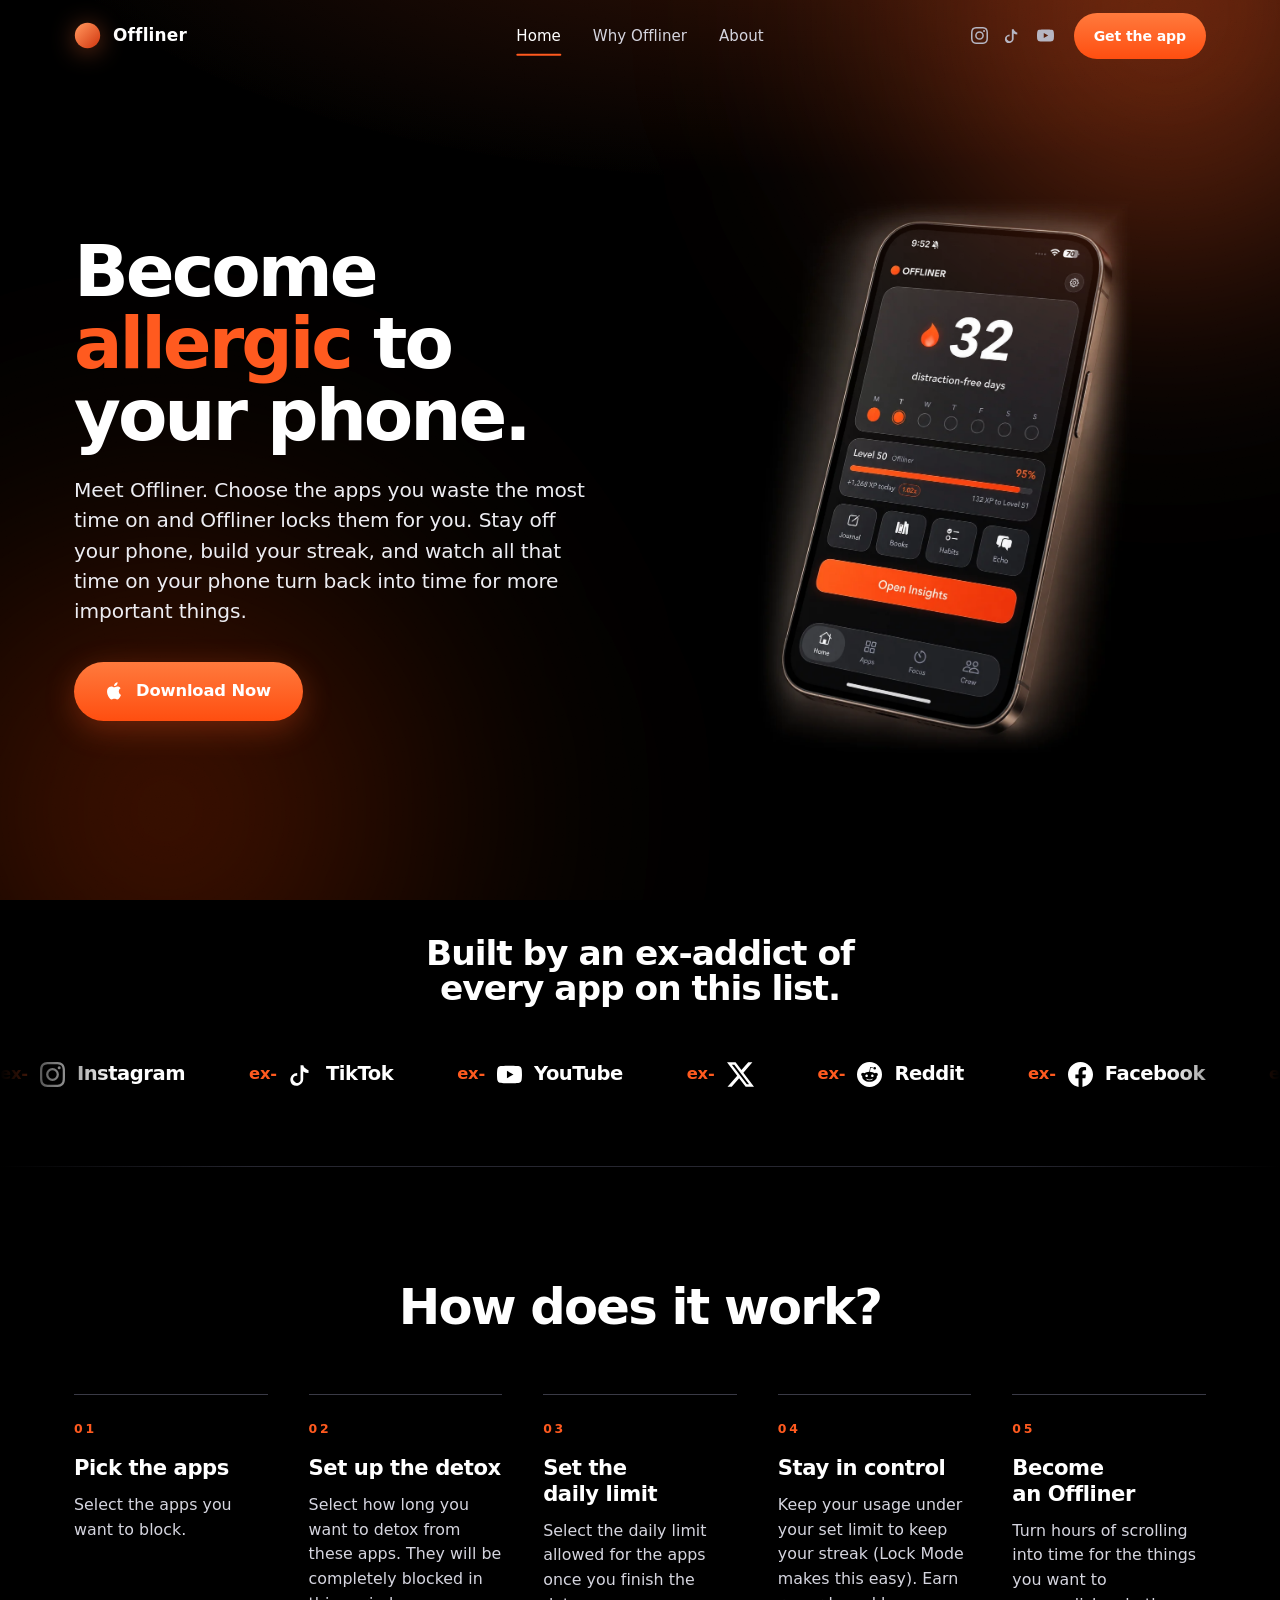
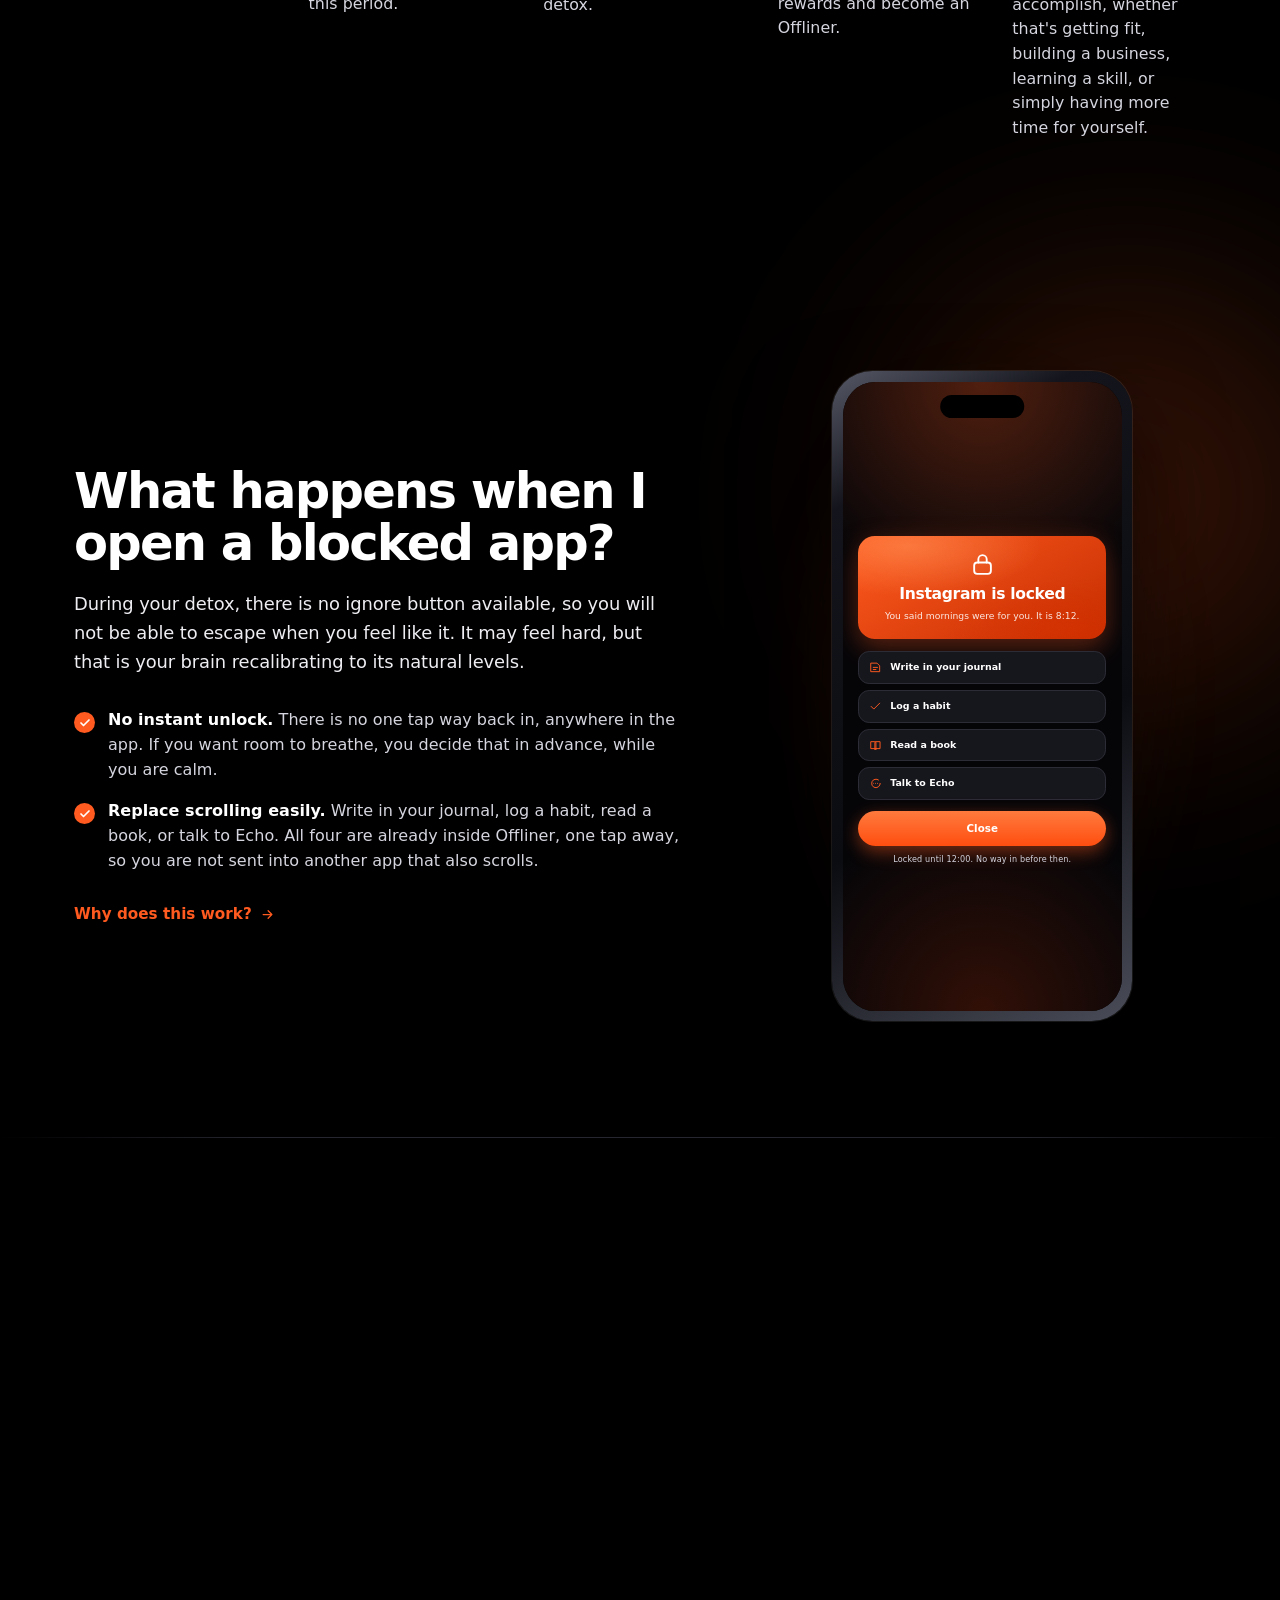
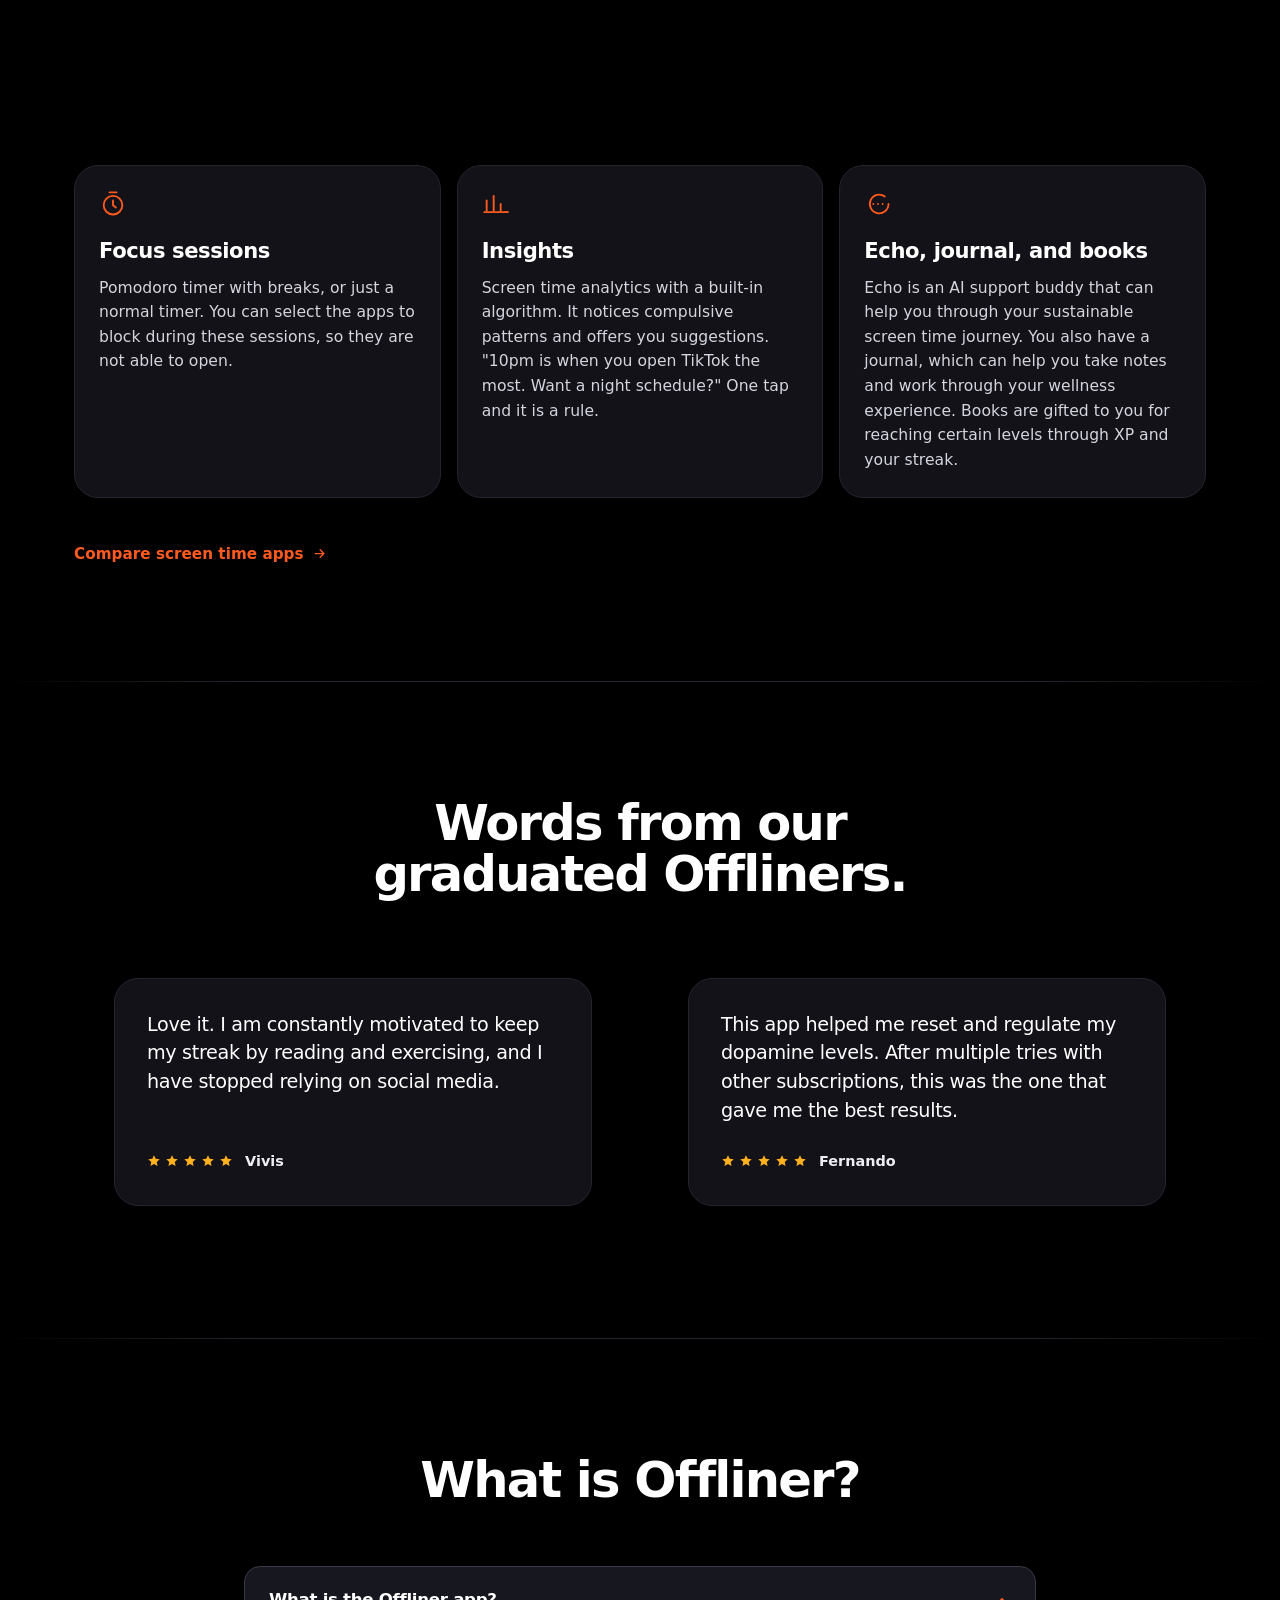
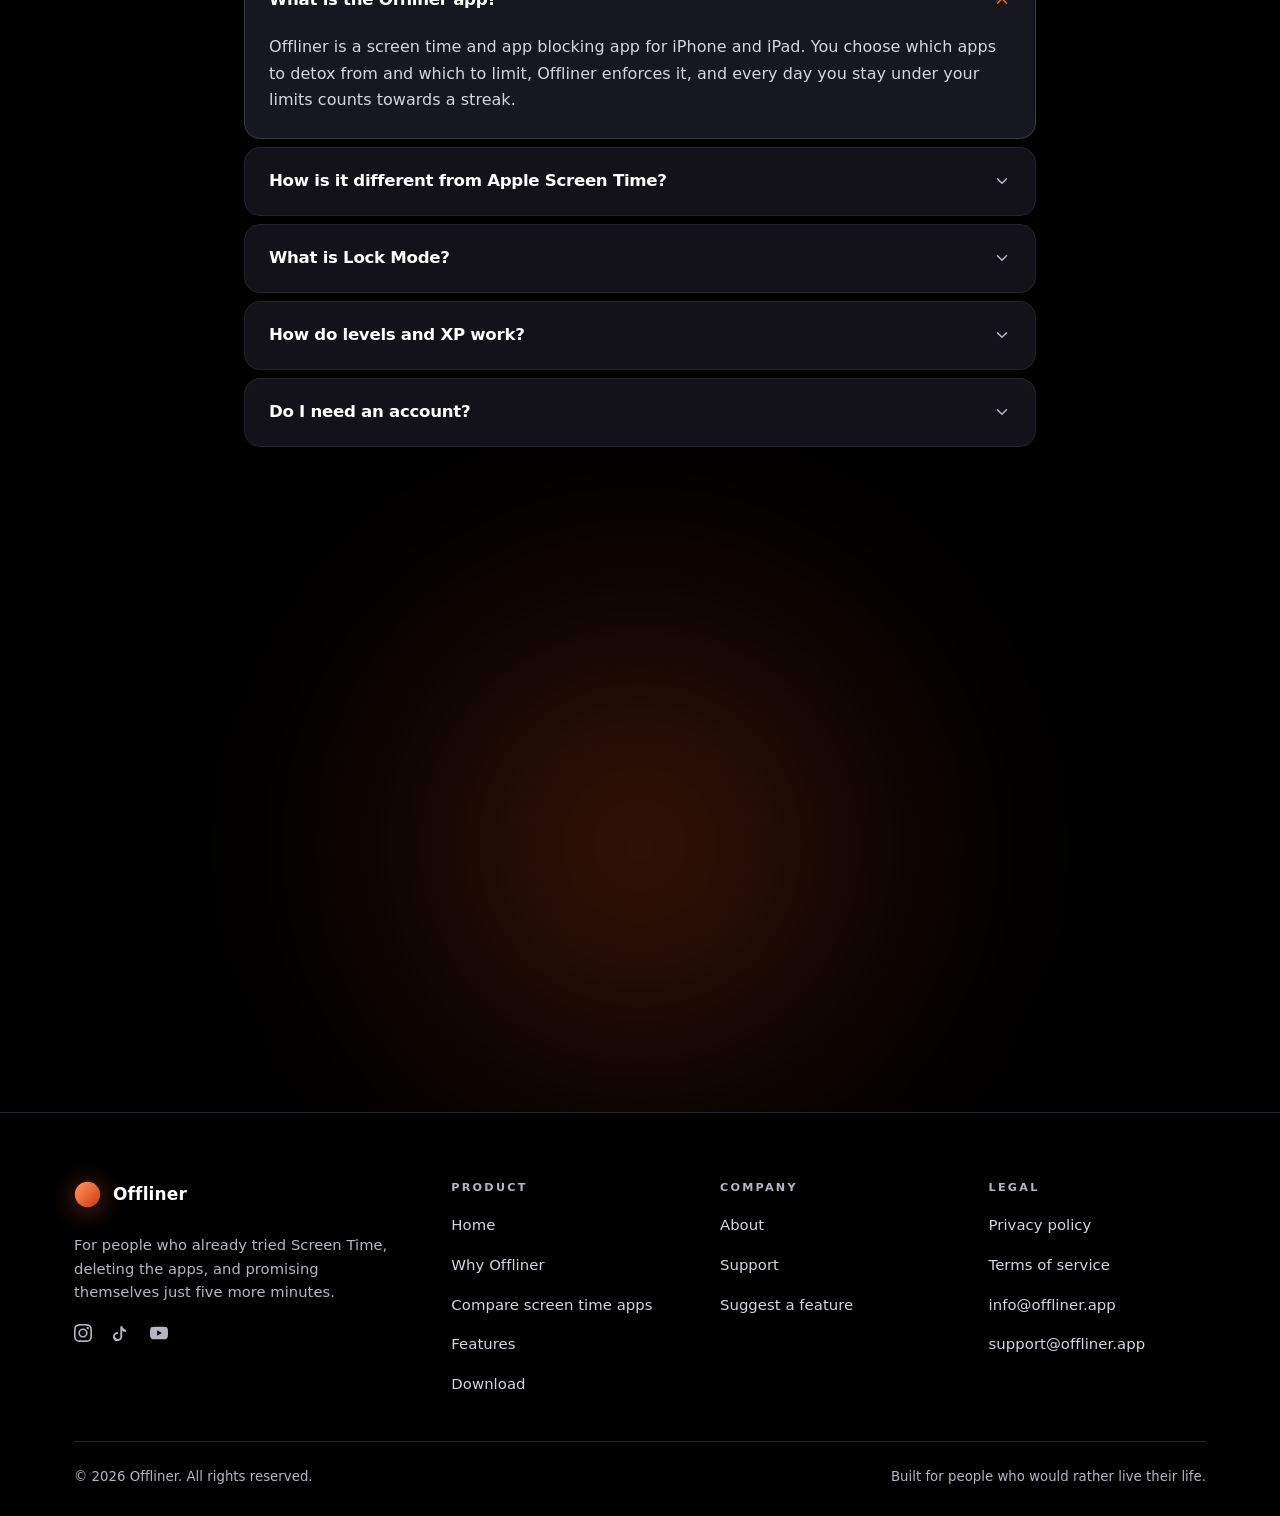
==== commit e953b1b7: "Simplify hero/steps copy, add 5th step, reorder and rewrite bento features, tighten why.html to remo" ====
--- a/index.html
+++ b/index.html
@@ -30,8 +30,8 @@
 <link rel="icon" href="/assets/img/favicon.png" type="image/png">
 <link rel="apple-touch-icon" href="/assets/img/apple-touch-icon.png">
 <link rel="manifest" href="/site.webmanifest">
-<link rel="preload" href="/assets/css/site.css?v=4" as="style">
-<link rel="stylesheet" href="/assets/css/site.css?v=4">
+<link rel="preload" href="/assets/css/site.css?v=5" as="style">
+<link rel="stylesheet" href="/assets/css/site.css?v=5">
 <link rel="preload" as="image" href="/assets/img/hero-device.webp" type="image/webp" fetchpriority="high">
 
 <script type="application/ld+json">
--- a/assets/css/site.css
+++ b/assets/css/site.css
@@ -1694,7 +1694,7 @@
   transition: opacity var(--dur) var(--ease), transform var(--dur) var(--ease);
 }
 .sticky-cta.is-in { opacity: 1; transform: none; }
-.sticky-cta .btn { width: 100%; }
+.sticky-cta .btn { width: 100%; display: flex; }
 
 /* --------------------------------------------------------------------------
    24. Utilities
--- a/assets/css/site.css
+++ b/assets/css/site.css
@@ -1694,7 +1694,7 @@
   transition: opacity var(--dur) var(--ease), transform var(--dur) var(--ease);
 }
 .sticky-cta.is-in { opacity: 1; transform: none; }
-.sticky-cta .btn { width: 100%; }
+.sticky-cta .btn { width: 100%; display: flex; }
 
 /* --------------------------------------------------------------------------
    24. Utilities
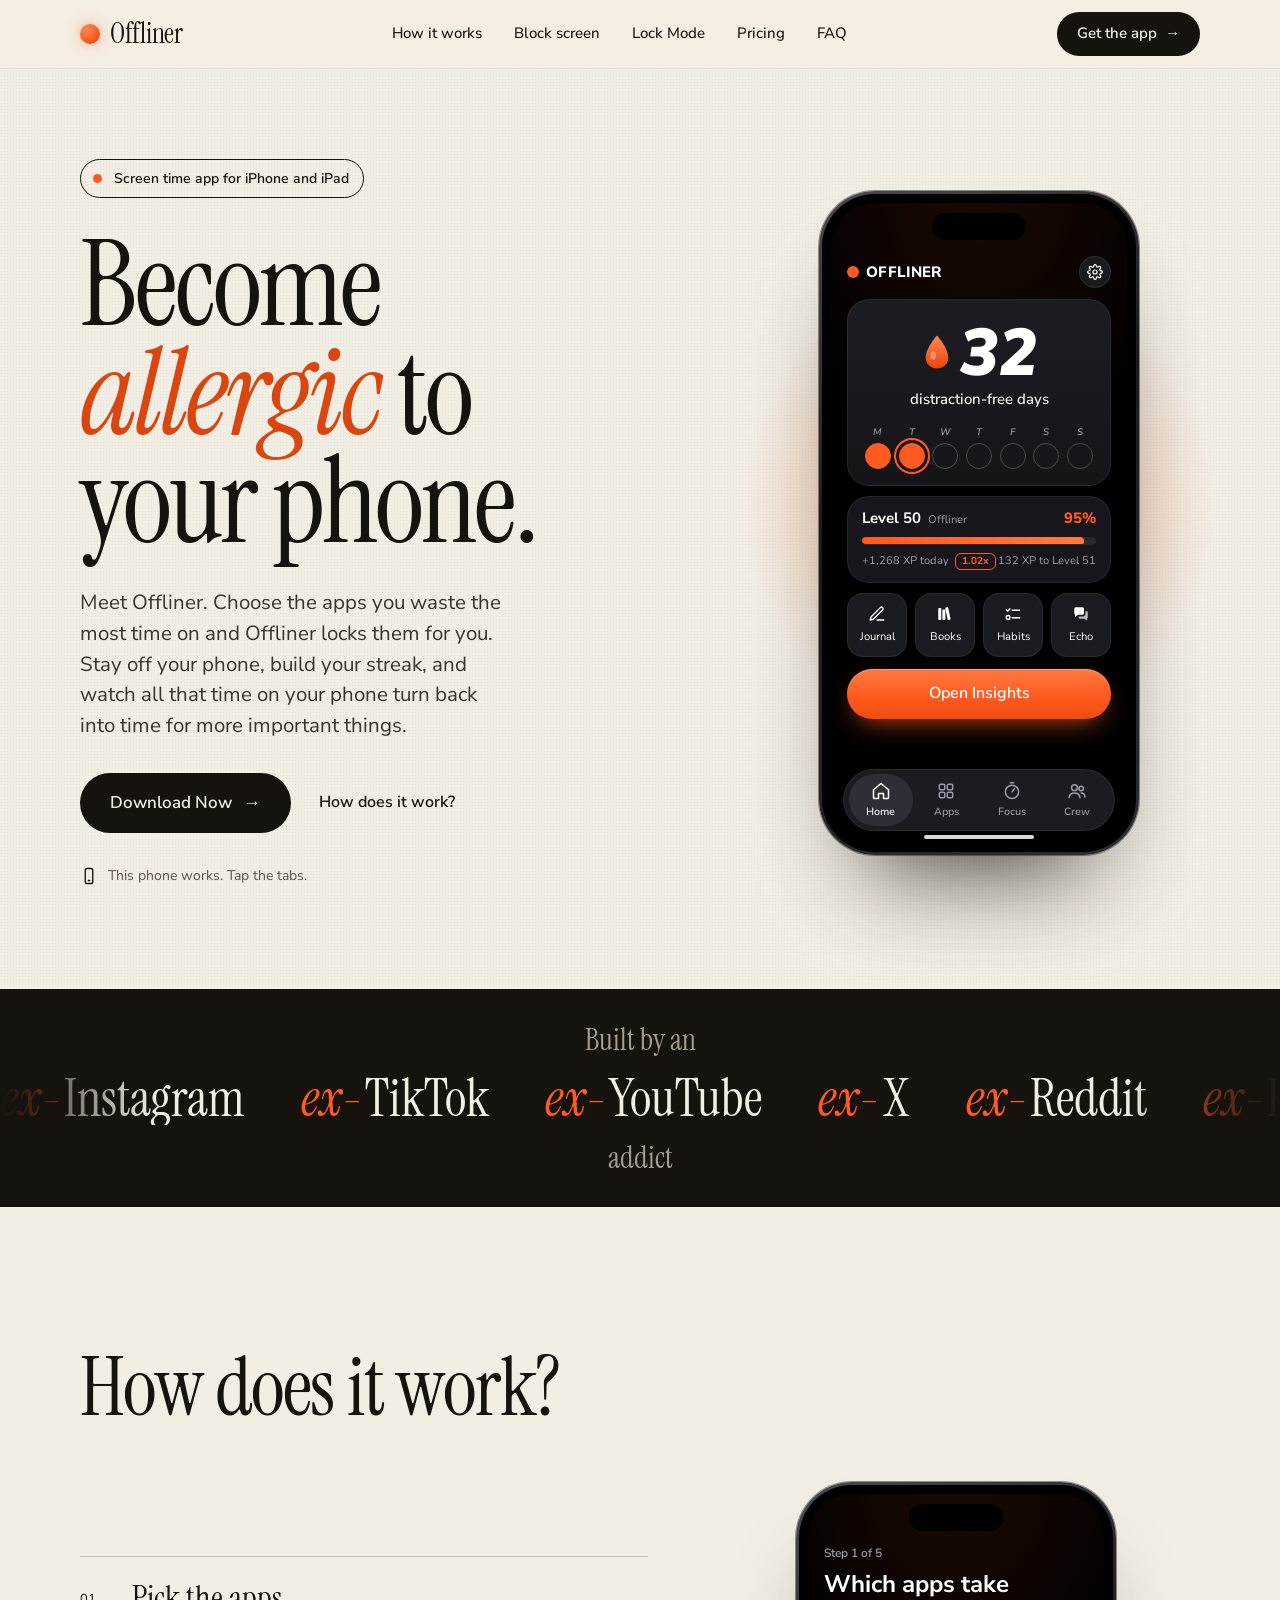
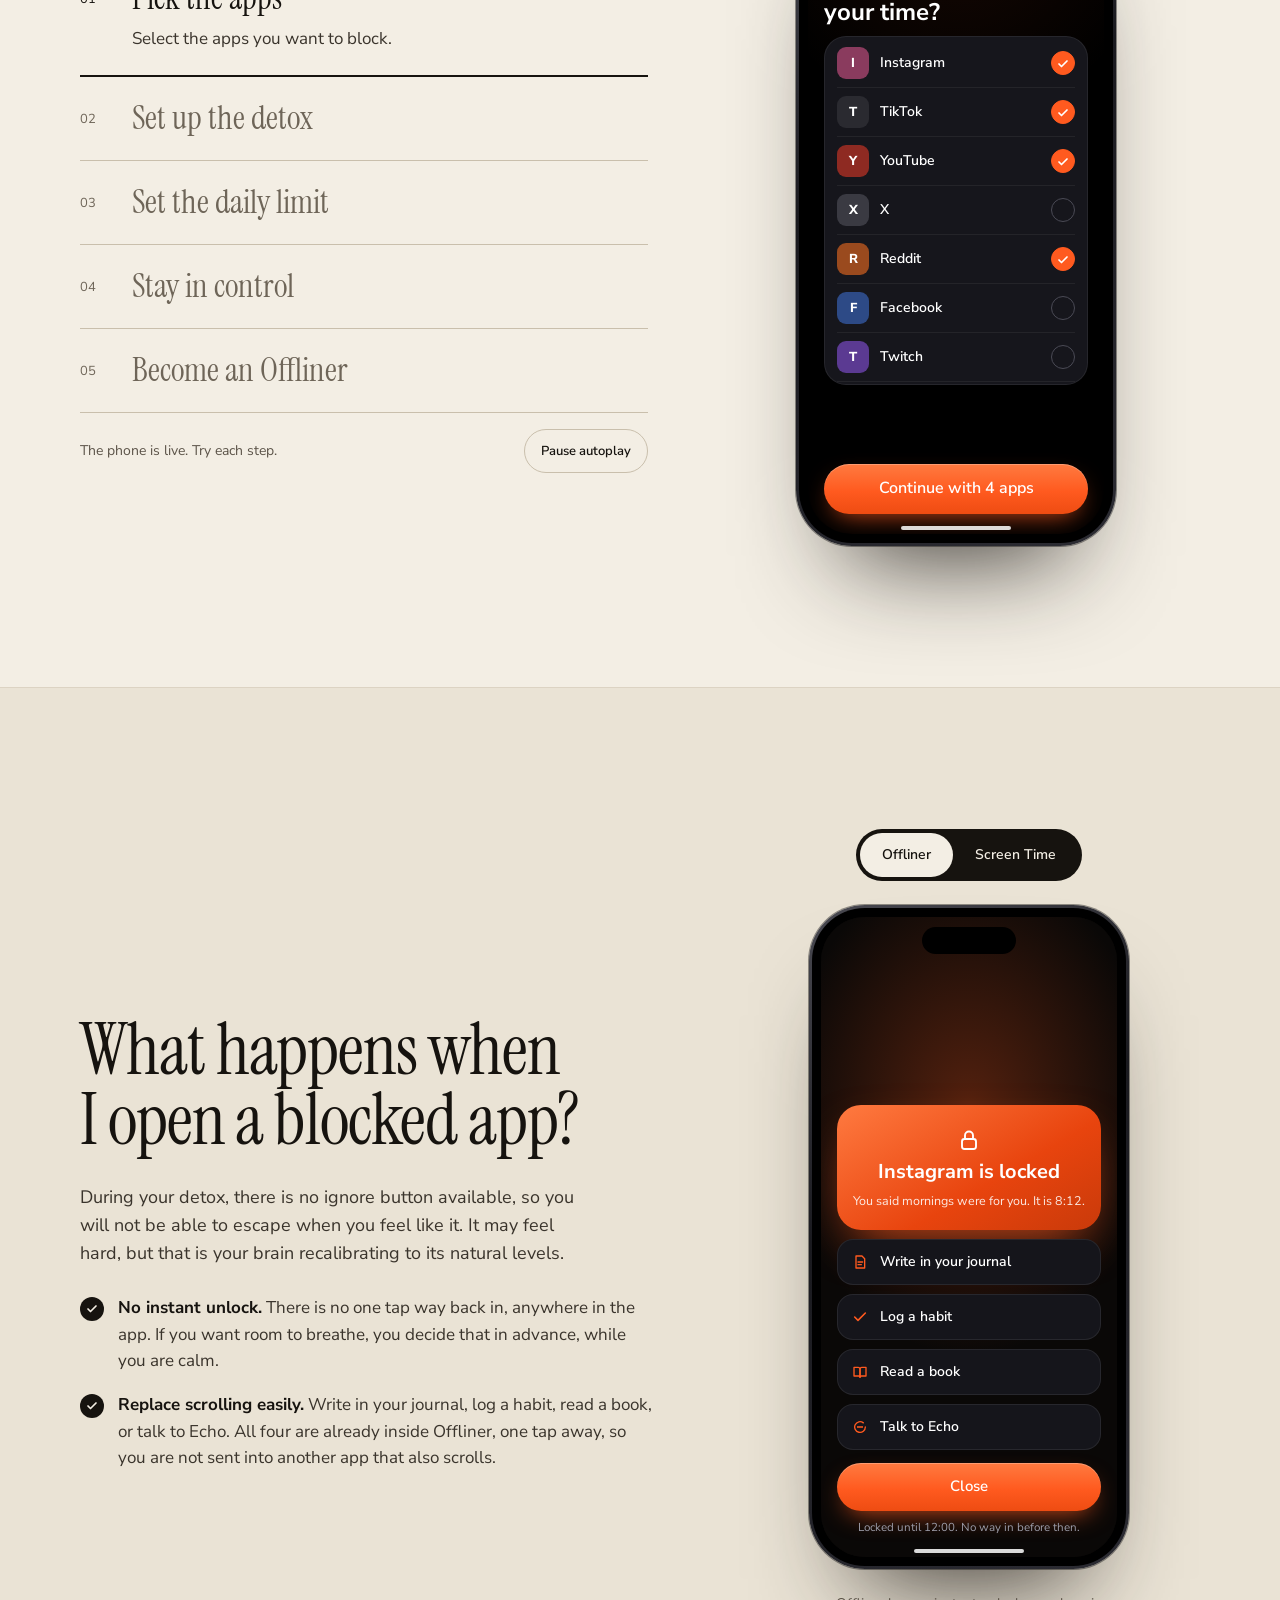
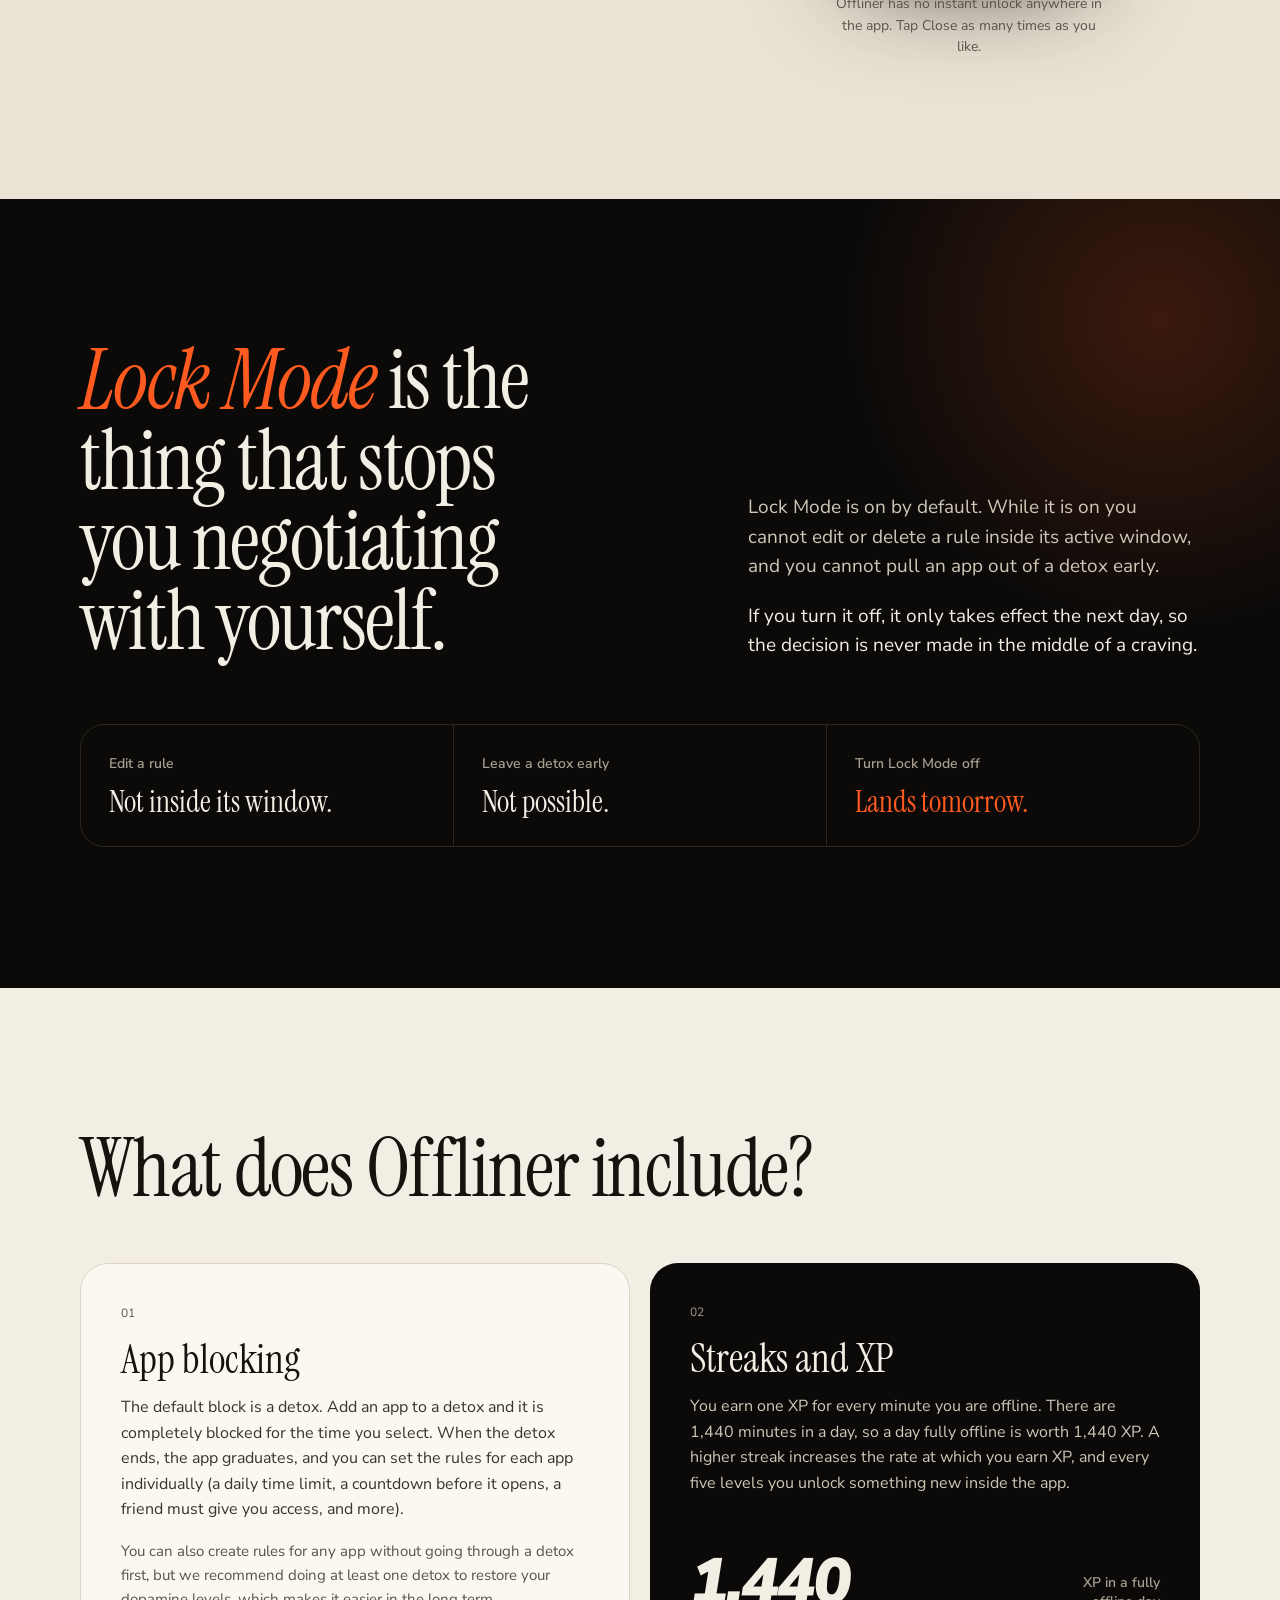
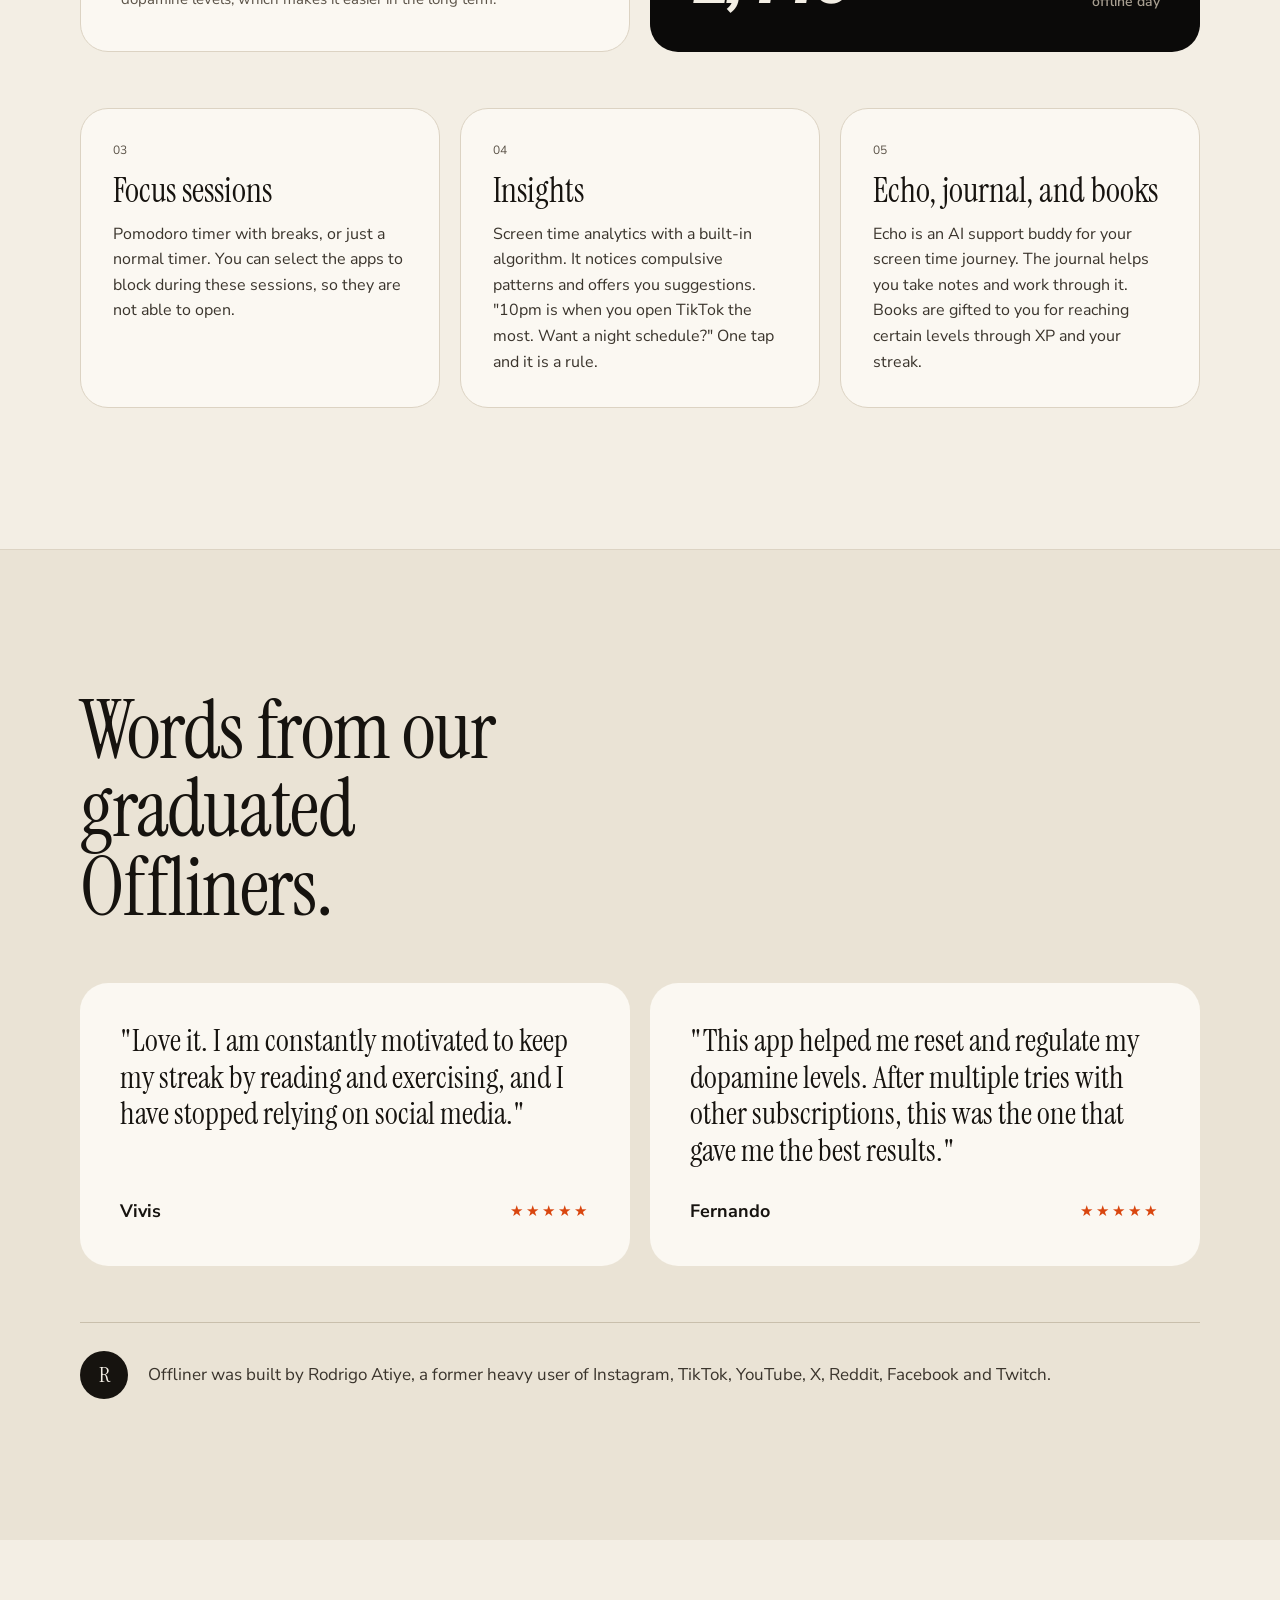
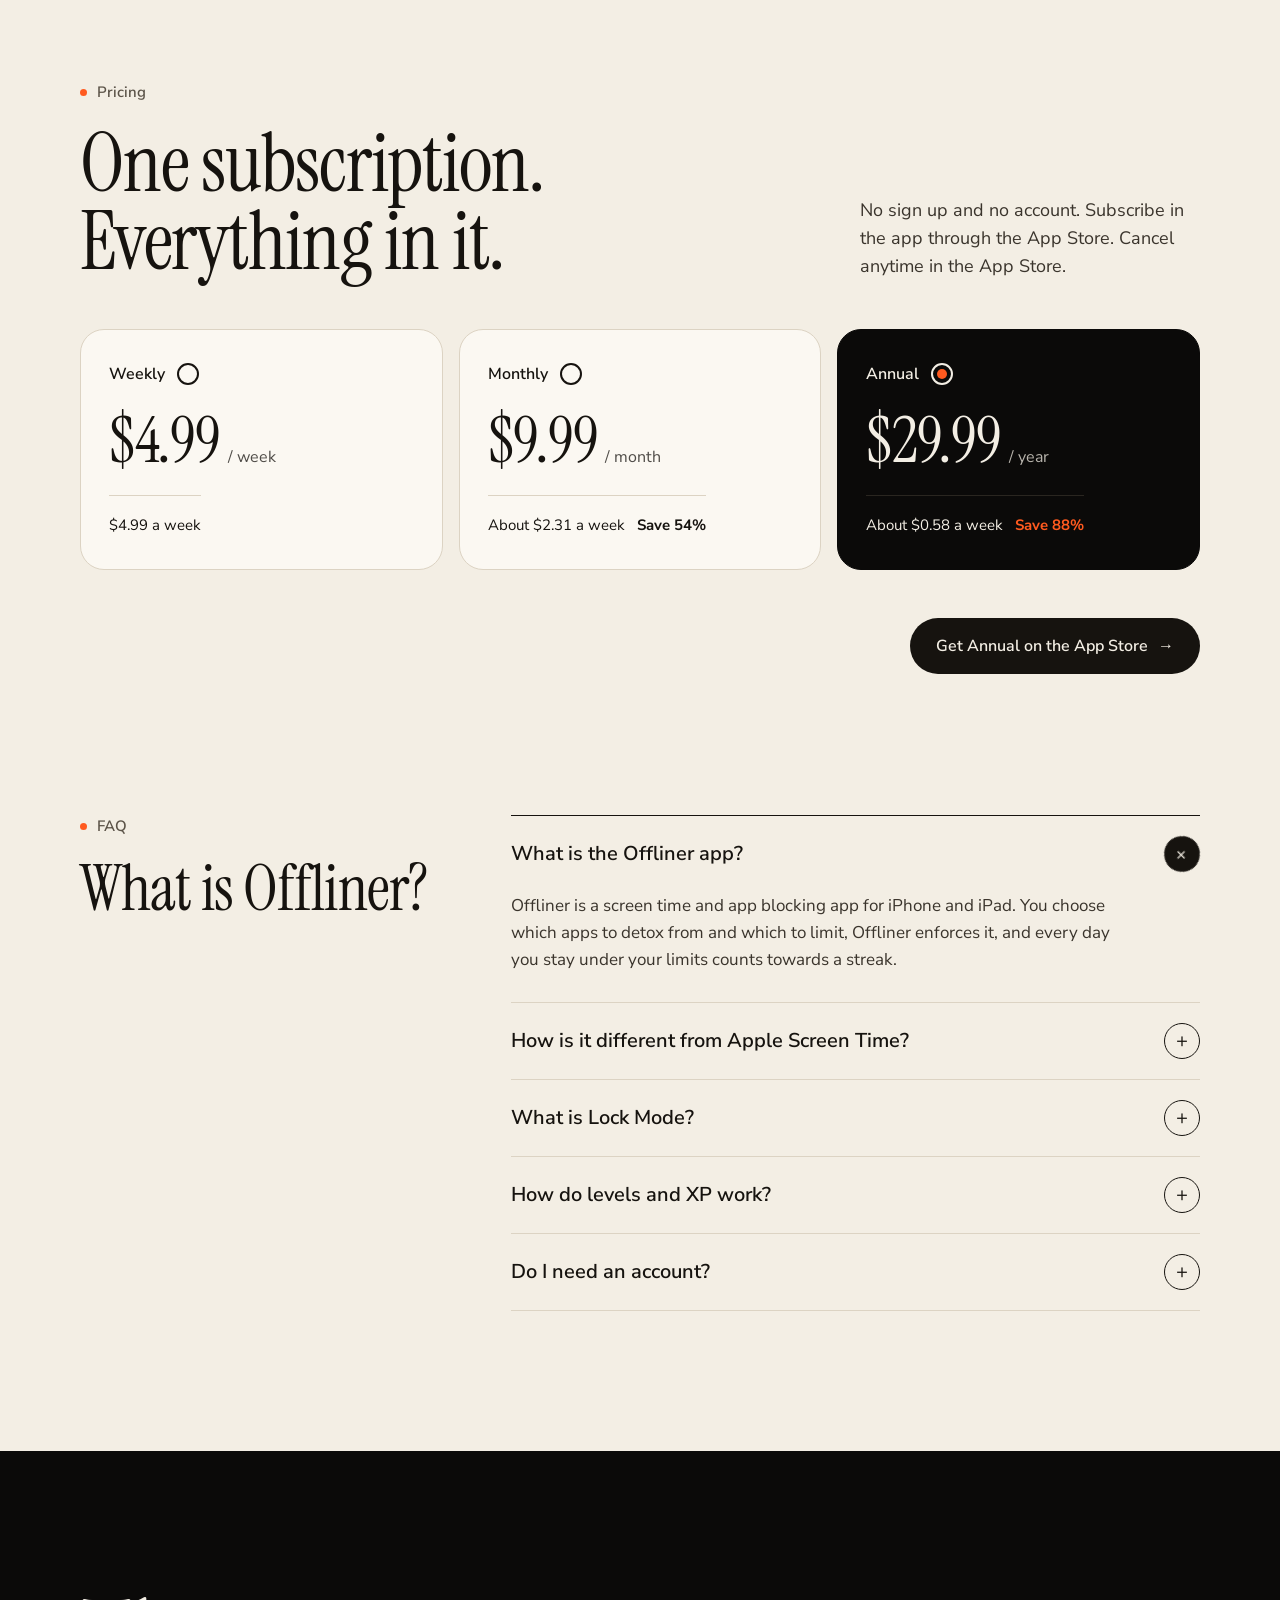
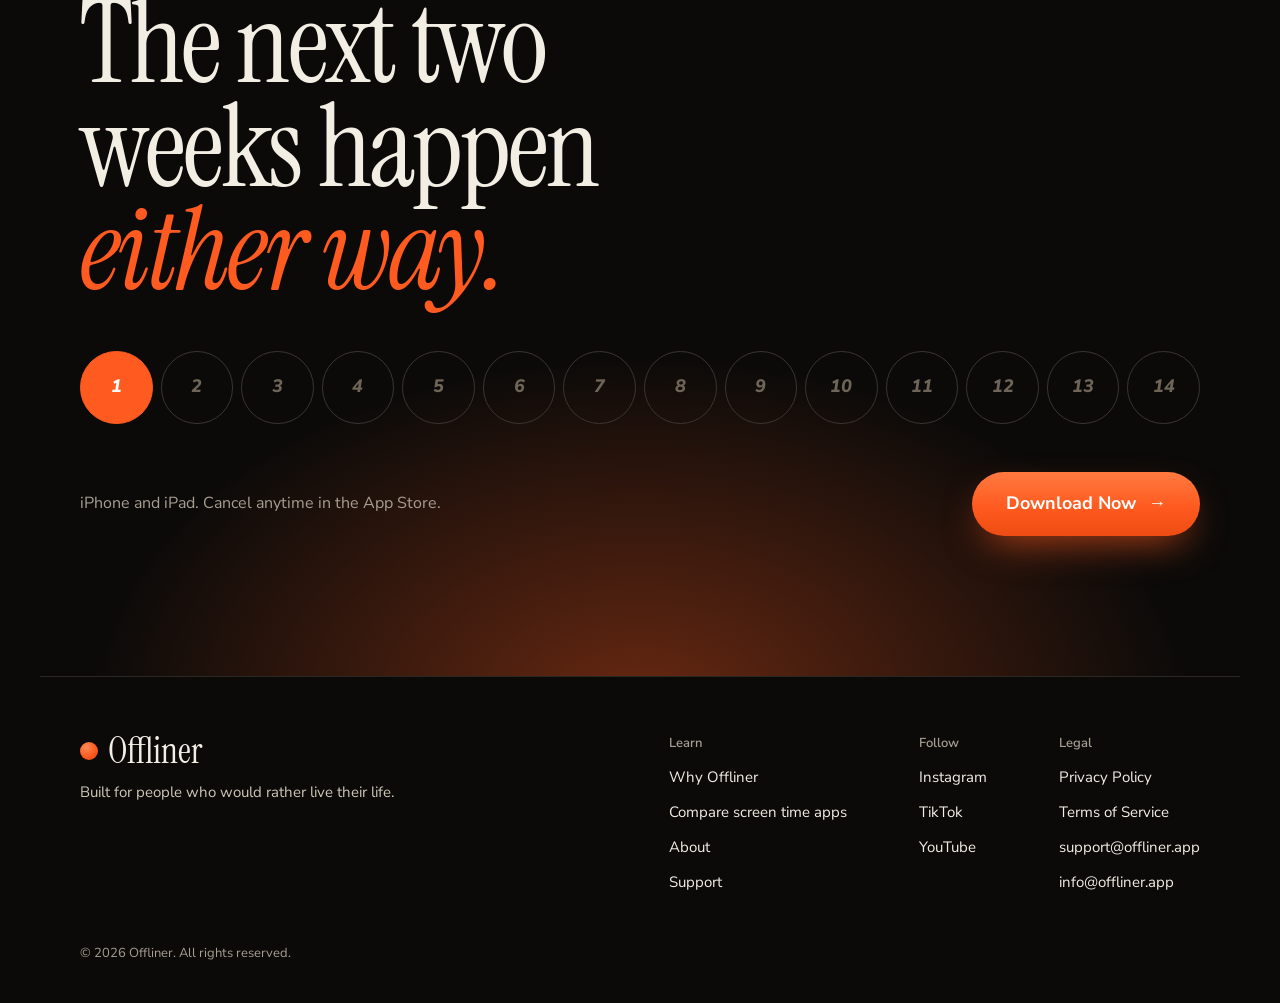
==== commit baad9a74: "Site v6: new interactive home page and paper/ink redesign across the site - Home page replaced with " ====
--- a/index.html
+++ b/index.html
@@ -1,4 +1,4 @@
-<!DOCTYPE html>
+<!doctype html>
 <html lang="en">
 <head>
 <meta charset="utf-8">
@@ -6,7 +6,7 @@
 <title>Offliner: Screen Time App and App Blocker for iPhone</title>
 <meta name="description" content="Become allergic to your phone. Offliner locks the apps eating your day, counts every clean day as a streak, and pays you XP for every minute you stay offline.">
 <link rel="canonical" href="https://offliner.app/">
-<meta name="theme-color" content="#000000">
+<meta name="theme-color" content="#F3EEE4">
 <meta name="robots" content="index, follow, max-image-preview:large, max-snippet:-1, max-video-preview:-1">
 <meta name="author" content="Rodrigo Atiye">
 <meta name="apple-itunes-app" content="app-id=6758021299">
@@ -15,24 +15,26 @@
 <meta property="og:site_name" content="Offliner">
 <meta property="og:locale" content="en_US">
 <meta property="og:url" content="https://offliner.app/">
-<meta property="og:title" content="Become allergic to your phone with Offliner">
+<meta property="og:title" content="Offliner: Become allergic to your phone.">
 <meta property="og:description" content="Lock the apps eating your day. Every clean day builds a streak, and every offline minute earns you XP.">
 <meta property="og:image" content="https://offliner.app/assets/img/og-image.png">
 <meta property="og:image:width" content="1200">
 <meta property="og:image:height" content="630">
-<meta property="og:image:alt" content="Offliner, the screen time app for iPhone">
+<meta property="og:image:alt" content="Offliner, the screen time app for iPhone. Become allergic to your phone.">
 <meta name="twitter:card" content="summary_large_image">
-<meta name="twitter:title" content="Become allergic to your phone with Offliner">
-<meta name="twitter:description" content="Lock the apps eating your day. Every clean day builds a streak you will not want to break.">
+<meta name="twitter:title" content="Offliner: Become allergic to your phone.">
+<meta name="twitter:description" content="Lock the apps eating your day. Every clean day builds a streak, and every offline minute earns you XP.">
 <meta name="twitter:image" content="https://offliner.app/assets/img/og-image.png">
 
 <link rel="icon" type="image/svg+xml" href="/assets/img/favicon.svg">
-<link rel="icon" href="/assets/img/favicon.png" type="image/png">
+<link rel="icon" type="image/png" href="/assets/img/favicon.png">
 <link rel="apple-touch-icon" href="/assets/img/apple-touch-icon.png">
 <link rel="manifest" href="/site.webmanifest">
-<link rel="preload" href="/assets/css/site.css?v=5" as="style">
-<link rel="stylesheet" href="/assets/css/site.css?v=5">
-<link rel="preload" as="image" href="/assets/img/hero-device.webp" type="image/webp" fetchpriority="high">
+
+<link rel="preconnect" href="https://fonts.googleapis.com">
+<link rel="preconnect" href="https://fonts.gstatic.com" crossorigin>
+<link rel="stylesheet" href="https://fonts.googleapis.com/css2?family=Instrument+Serif:ital@0;1&amp;family=Nunito+Sans:ital,opsz,wght@0,6..12,400;0,6..12,500;0,6..12,600;0,6..12,700;0,6..12,800;1,6..12,800;1,6..12,900&amp;display=swap">
+<link rel="stylesheet" href="/home/home.css?v=1">
 
 <script type="application/ld+json">
 [
@@ -41,7 +43,10 @@
     "@type": "Organization",
     "@id": "https://offliner.app/#organization",
     "name": "Offliner",
-    "alternateName": ["Offliner App", "Offliner Screen Time"],
+    "alternateName": [
+      "Offliner App",
+      "Offliner Screen Time"
+    ],
     "url": "https://offliner.app/",
     "logo": {
       "@type": "ImageObject",
@@ -66,13 +71,17 @@
         "@type": "ContactPoint",
         "contactType": "customer support",
         "email": "support@offliner.app",
-        "availableLanguage": ["English"]
+        "availableLanguage": [
+          "English"
+        ]
       },
       {
         "@type": "ContactPoint",
         "contactType": "sales",
         "email": "info@offliner.app",
-        "availableLanguage": ["English"]
+        "availableLanguage": [
+          "English"
+        ]
       }
     ]
   },
@@ -84,7 +93,9 @@
     "name": "Offliner",
     "alternateName": "Offliner App",
     "description": "Become allergic to your phone.",
-    "publisher": { "@id": "https://offliner.app/#organization" },
+    "publisher": {
+      "@id": "https://offliner.app/#organization"
+    },
     "inLanguage": "en-US"
   },
   {
@@ -101,8 +112,12 @@
     "installUrl": "https://apps.apple.com/app/id6758021299",
     "screenshot": "https://offliner.app/assets/img/screens/home.png",
     "softwareVersion": "1.6.3",
-    "author": { "@id": "https://offliner.app/#organization" },
-    "publisher": { "@id": "https://offliner.app/#organization" },
+    "author": {
+      "@id": "https://offliner.app/#organization"
+    },
+    "publisher": {
+      "@id": "https://offliner.app/#organization"
+    },
     "description": "Offliner locks the apps that eat your day. You pick what to detox from and what to limit, Lock Mode stops you loosening your own rules in the moment, and every day you stay under your limits builds a streak that raises your XP multiplier.",
     "featureList": [
       "Detox from an app completely for up to 30 days",
@@ -122,12 +137,29 @@
       "bestRating": "5",
       "ratingCount": "2"
     },
-    "offers": {
-      "@type": "Offer",
-      "price": "0",
-      "priceCurrency": "USD",
-      "description": "Available on the App Store with a subscription for the full feature set"
-    }
+    "offers": [
+      {
+        "@type": "Offer",
+        "name": "Weekly",
+        "price": "4.99",
+        "priceCurrency": "USD",
+        "category": "subscription"
+      },
+      {
+        "@type": "Offer",
+        "name": "Monthly",
+        "price": "9.99",
+        "priceCurrency": "USD",
+        "category": "subscription"
+      },
+      {
+        "@type": "Offer",
+        "name": "Annual",
+        "price": "29.99",
+        "priceCurrency": "USD",
+        "category": "subscription"
+      }
+    ]
   },
   {
     "@context": "https://schema.org",
@@ -135,8 +167,12 @@
     "@id": "https://offliner.app/#webpage",
     "url": "https://offliner.app/",
     "name": "Offliner: Screen Time App and App Blocker for iPhone",
-    "isPartOf": { "@id": "https://offliner.app/#website" },
-    "about": { "@id": "https://offliner.app/#app" },
+    "isPartOf": {
+      "@id": "https://offliner.app/#website"
+    },
+    "about": {
+      "@id": "https://offliner.app/#app"
+    },
     "primaryImageOfPage": "https://offliner.app/assets/img/og-image.png",
     "inLanguage": "en-US"
   },
@@ -158,7 +194,7 @@
         "name": "How is Offliner different from Apple Screen Time?",
         "acceptedAnswer": {
           "@type": "Answer",
-          "text": "Apple Screen Time puts an Ignore Limit button on every block screen, which takes about a second and a half to tap. Offliner has no instant unlock anywhere in the app, and Lock Mode stops you loosening a rule in the moment you crave. It also does the part Screen Time does not attempt: blocking an app leaves a gap, so the block screen hands you four things already inside Offliner, a library of books, a journal, your habits and Echo, so you replace the scroll instead of just losing it. And staying off pays. Every offline minute earns a point, clean days build a streak, the streak multiplies what you earn, and there are fifty levels and six ranks between you and the last one, which is called Offliner. Nothing pays you for opening the app."
+          "text": "Screen Time puts an \"Ignore Limit\" button on every block screen. It takes about a second and a half to tap, and once you have tapped it once, you will tap it every time. Offliner has no instant unlock anywhere in the app, and Lock Mode means you cannot quietly loosen a rule in the moment you crave. Turn it off and the change only lands tomorrow, when you are calm again. Then it does the part Screen Time does not attempt at all. Blocking an app leaves a gap, and a gap with nothing in it sends you to the next app on the home screen. So the block screen hands you four things that are already inside Offliner: a library of books to read, a journal to work out what set the craving off, your habits to log, and Echo, which is there at 3am when the craving is. You replace the scroll rather than just losing it. Screen Time gives you a chart at the end of the week. This gives you something to lose."
         }
       },
       {
@@ -166,7 +202,7 @@
         "name": "What is Lock Mode?",
         "acceptedAnswer": {
           "@type": "Answer",
-          "text": "Lock Mode is on by default and it stops you loosening your own rules in the moment you crave. While it is on you cannot edit or delete a rule inside its active window, and you cannot pull an app out of a detox early. If you turn it off, it only takes effect the next day, when you are calm again."
+          "text": "It is the thing that stops you negotiating with yourself. Lock Mode is on by default. While it is on you cannot edit or delete a rule inside its active window, and you cannot pull an app out of a detox early. If you turn it off, it only takes effect the next day, so the decision is never made in the middle of a craving."
         }
       },
       {
@@ -174,7 +210,7 @@
         "name": "How do levels and XP work in Offliner?",
         "acceptedAnswer": {
           "@type": "Answer",
-          "text": "You earn one XP for every minute you are not in a distracting app. There are 1,440 minutes in a day, so a completely offline day is worth 1,440 XP before your streak multiplier. Nothing else pays XP, including opening Offliner itself. Every five levels unlocks something new inside the app."
+          "text": "You earn one point for every minute you are not in a distracting app. A day is 1,440 minutes, so a fully offline day is worth 1,440 points before your streak multiplier. Nothing else pays, including opening Offliner itself. Higher levels take more, and every five levels unlocks something new inside the app."
         }
       },
       {
@@ -182,7 +218,7 @@
         "name": "Does Offliner need an account?",
         "acceptedAnswer": {
           "@type": "Answer",
-          "text": "Offliner is available on the App Store with a subscription for the full feature set. There is no sign up and no account. Everything is computed on your iPhone and stays there, and Apple's Screen Time system hides app names from developers, so nobody at Offliner can see which apps you picked."
+          "text": "Offliner is available on the App Store with a subscription for the full feature set. No sign up and no account. Everything is worked out on your phone and stays there, and Apple hides app names from developers, so nobody here can see which apps you picked."
         }
       }
     ]
@@ -191,441 +227,571 @@
 </script>
 </head>
 <body>
-
-<div class="ambient" aria-hidden="true"></div>
-<div class="grain" aria-hidden="true"></div>
-
-<!-- ====================== HEADER ====================== -->
-<header class="header">
-  <div class="wrap header__inner">
-    <a class="brand" href="/" aria-label="Offliner home">
-      <svg class="brand__mark" viewBox="0 0 32 32" aria-hidden="true">
-        <defs>
-          <linearGradient id="logoGrad" x1="4" y1="4" x2="28" y2="28" gradientUnits="userSpaceOnUse">
-            <stop offset="0%" stop-color="#FF9057"/>
-            <stop offset="100%" stop-color="#D53F16"/>
-          </linearGradient>
-        </defs>
-        <circle cx="16" cy="16" r="15" fill="url(#logoGrad)"/>
-      </svg>
-      Offliner
-    </a>
-
-    <nav class="nav" aria-label="Main">
-      <a href="/" aria-current="page">Home</a>
-      <a href="/why.html">Why Offliner</a>
-      <a href="/about.html">About</a>
-    </nav>
-
-    <div class="header__right">
-      <div class="socials">
-        <a href="https://www.instagram.com/offlinerapp" target="_blank" rel="noopener noreferrer" aria-label="Offliner on Instagram">
-          <svg viewBox="0 0 24 24" aria-hidden="true"><path d="M12 2.163c3.204 0 3.584.012 4.85.07 3.252.148 4.771 1.691 4.919 4.919.058 1.265.069 1.645.069 4.849 0 3.205-.012 3.584-.069 4.849-.149 3.225-1.664 4.771-4.919 4.919-1.266.058-1.644.07-4.85.07-3.204 0-3.584-.012-4.849-.07-3.26-.149-4.771-1.699-4.919-4.92-.058-1.265-.07-1.644-.07-4.849 0-3.204.013-3.583.07-4.849.149-3.227 1.664-4.771 4.919-4.919 1.266-.057 1.645-.069 4.849-.069zM12 0C8.741 0 8.333.014 7.053.072 2.695.272.273 2.69.073 7.052.014 8.333 0 8.741 0 12c0 3.259.014 3.668.072 4.948.2 4.358 2.618 6.78 6.98 6.98C8.333 23.986 8.741 24 12 24c3.259 0 3.668-.014 4.948-.072 4.354-.2 6.782-2.618 6.979-6.98.059-1.28.073-1.689.073-4.948 0-3.259-.014-3.667-.072-4.947-.196-4.354-2.617-6.78-6.979-6.98C15.668.014 15.259 0 12 0zm0 5.838a6.162 6.162 0 100 12.324 6.162 6.162 0 000-12.324zM12 16a4 4 0 110-8 4 4 0 010 8zm6.406-11.845a1.44 1.44 0 100 2.881 1.44 1.44 0 000-2.881z"/></svg>
-        </a>
-        <a href="https://www.tiktok.com/@offlinerapp" target="_blank" rel="noopener noreferrer" aria-label="Offliner on TikTok">
-          <svg viewBox="-0.323 -3.128 42.684 42.128" aria-hidden="true"><path d="M23.979 25.42V12.632A15.741 15.741 0 0 0 33 15.448v-4.89a9.083 9.083 0 0 1-4.912-2.82C26.016 6.431 24.586 4.358 24.132 2h-4.747l-.01 25.215c-.11 2.824-2.505 5.09-5.44 5.09-1.754-.002-3.398-.822-4.42-2.204-1.794-.913-2.919-2.716-2.92-4.682.003-2.92 2.44-5.285 5.45-5.289.56 0 1.098.09 1.608.245v-4.933C7.202 15.589 2 20.722 2 27.016c0 3.045 1.219 5.816 3.205 7.885A12.115 12.115 0 0 0 12.045 37c6.58 0 11.934-5.195 11.934-11.58"/></svg>
-        </a>
-        <a href="https://www.youtube.com/@OfflinerApp" target="_blank" rel="noopener noreferrer" aria-label="Offliner on YouTube">
-          <svg viewBox="0 0 24 24" aria-hidden="true"><path d="M23.498 6.186a3.016 3.016 0 00-2.122-2.136C19.505 3.545 12 3.545 12 3.545s-7.505 0-9.377.505A3.017 3.017 0 00.502 6.186C0 8.07 0 12 0 12s0 3.93.502 5.814a3.016 3.016 0 002.122 2.136c1.871.505 9.376.505 9.376.505s7.505 0 9.377-.505a3.015 3.015 0 002.122-2.136C24 15.93 24 12 24 12s0-3.93-.502-5.814zM9.545 15.568V8.432L15.818 12l-6.273 3.568z"/></svg>
-        </a>
-      </div>
-      <a class="btn btn--primary btn--sm" href="https://apps.apple.com/app/id6758021299" target="_blank" rel="noopener">Get the app</a>
-    </div>
-
-    <button class="burger" aria-label="Open menu" aria-expanded="false" aria-controls="mobile-menu">
-      <span></span><span></span><span></span>
-    </button>
-  </div>
+<div id="app" v-cloak>
+<div style="background: #F3EEE4; color: #16130F; font-family: 'Avenir Next', 'Avenir', 'Nunito Sans', 'Helvetica Neue', sans-serif; font-size: 18px; line-height: 1.55; overflow-x: hidden">
+
+<!-- ================= NAV ================= -->
+<header style="position: sticky; top: 0; z-index: 50; background: rgba(243,238,228,0.84); backdrop-filter: saturate(160%) blur(14px); -webkit-backdrop-filter: saturate(160%) blur(14px); border-bottom: 1px solid rgba(22,19,15,0.08)">
+<nav aria-label="Primary" style="max-width: 1200px; margin: 0 auto; padding: 0 clamp(20px, 4vw, 40px); height: 68px; display: flex; align-items: center; justify-content: space-between; gap: 24px">
+<a href="#top" style="display: flex; align-items: center; gap: 10px; text-decoration: none; color: #16130F">
+<span style="width: 20px; height: 20px; border-radius: 50%; background: radial-gradient(circle at 35% 30%, #FF8A55, #FF5A1F 55%, #D9430E); box-shadow: 0 0 14px rgba(255,90,31,.45)"></span>
+<span style="font-family: 'Instrument Serif', Georgia, serif; font-size: 28px; letter-spacing: -0.01em; line-height: 1">Offliner</span>
+</a>
+<div class="navlinks" style="display: flex; align-items: center; gap: 32px; font-size: 15px; font-weight: 500">
+<a class="lnk" href="#how" style="color: #16130F">How it works</a>
+<a class="lnk" href="#blocked" style="color: #16130F">Block screen</a>
+<a class="lnk" href="#lock" style="color: #16130F">Lock Mode</a>
+<a class="lnk" href="#pricing" style="color: #16130F">Pricing</a>
+<a class="lnk" href="#faq" style="color: #16130F">FAQ</a>
+</div>
+<a class="cta" href="https://apps.apple.com/app/id6758021299" style="display: inline-flex; align-items: center; gap: 8px; height: 44px; padding: 0 20px; border-radius: 999px; background: #16130F; color: #F3EEE4; text-decoration: none; font-size: 15px; font-weight: 600">Get the app <span class="arr">→</span></a>
+</nav>
 </header>
 
-<div class="mobile-menu" id="mobile-menu">
-  <a class="mobile-link" href="/">Home</a>
-  <a class="mobile-link" href="/why.html">Why Offliner</a>
-  <a class="mobile-link" href="/about.html">About</a>
-  <a class="mobile-link" href="/support.html">Support</a>
-  <a class="btn btn--primary btn--lg" href="https://apps.apple.com/app/id6758021299" target="_blank" rel="noopener">Download on the App Store</a>
-  <div class="socials">
-    <a href="https://www.instagram.com/offlinerapp" target="_blank" rel="noopener noreferrer" aria-label="Instagram"><svg viewBox="0 0 24 24"><path d="M12 2.163c3.204 0 3.584.012 4.85.07 3.252.148 4.771 1.691 4.919 4.919.058 1.265.069 1.645.069 4.849 0 3.205-.012 3.584-.069 4.849-.149 3.225-1.664 4.771-4.919 4.919-1.266.058-1.644.07-4.85.07-3.204 0-3.584-.012-4.849-.07-3.26-.149-4.771-1.699-4.919-4.92-.058-1.265-.07-1.644-.07-4.849 0-3.204.013-3.583.07-4.849.149-3.227 1.664-4.771 4.919-4.919 1.266-.057 1.645-.069 4.849-.069zM12 0C8.741 0 8.333.014 7.053.072 2.695.272.273 2.69.073 7.052.014 8.333 0 8.741 0 12c0 3.259.014 3.668.072 4.948.2 4.358 2.618 6.78 6.98 6.98C8.333 23.986 8.741 24 12 24c3.259 0 3.668-.014 4.948-.072 4.354-.2 6.782-2.618 6.979-6.98.059-1.28.073-1.689.073-4.948 0-3.259-.014-3.667-.072-4.947-.196-4.354-2.617-6.78-6.979-6.98C15.668.014 15.259 0 12 0zm0 5.838a6.162 6.162 0 100 12.324 6.162 6.162 0 000-12.324zM12 16a4 4 0 110-8 4 4 0 010 8zm6.406-11.845a1.44 1.44 0 100 2.881 1.44 1.44 0 000-2.881z"/></svg></a>
-    <a href="https://www.tiktok.com/@offlinerapp" target="_blank" rel="noopener noreferrer" aria-label="TikTok"><svg viewBox="-0.323 -3.128 42.684 42.128"><path d="M23.979 25.42V12.632A15.741 15.741 0 0 0 33 15.448v-4.89a9.083 9.083 0 0 1-4.912-2.82C26.016 6.431 24.586 4.358 24.132 2h-4.747l-.01 25.215c-.11 2.824-2.505 5.09-5.44 5.09-1.754-.002-3.398-.822-4.42-2.204-1.794-.913-2.919-2.716-2.92-4.682.003-2.92 2.44-5.285 5.45-5.289.56 0 1.098.09 1.608.245v-4.933C7.202 15.589 2 20.722 2 27.016c0 3.045 1.219 5.816 3.205 7.885A12.115 12.115 0 0 0 12.045 37c6.58 0 11.934-5.195 11.934-11.58"/></svg></a>
-    <a href="https://www.youtube.com/@OfflinerApp" target="_blank" rel="noopener noreferrer" aria-label="YouTube"><svg viewBox="0 0 24 24"><path d="M23.498 6.186a3.016 3.016 0 00-2.122-2.136C19.505 3.545 12 3.545 12 3.545s-7.505 0-9.377.505A3.017 3.017 0 00.502 6.186C0 8.07 0 12 0 12s0 3.93.502 5.814a3.016 3.016 0 002.122 2.136c1.871.505 9.376.505 9.376.505s7.505 0 9.377-.505a3.015 3.015 0 002.122-2.136C24 15.93 24 12 24 12s0-3.93-.502-5.814zM9.545 15.568V8.432L15.818 12l-6.273 3.568z"/></svg></a>
-  </div>
-</div>
-
 <main>
-
-<!-- ====================== 1 · HERO ====================== -->
-<section class="hero hero--split">
-  <div class="wrap">
-    <div class="hero__content">
-      <h1 class="reveal">Become <span class="hot">allergic</span> to your phone.</h1>
-
-      <p class="lede reveal" data-d="1">
-        Meet Offliner. Choose the apps you waste the most time on and Offliner locks them for
-        you. Stay off your phone, build your streak, and watch all that time on your phone turn
-        back into time for more important things.
-      </p>
-
-      <div class="btn-row reveal" data-d="2">
-        <a class="btn btn--primary btn--lg" href="https://apps.apple.com/app/id6758021299" target="_blank" rel="noopener">
-          <svg width="18" height="18" viewBox="0 0 24 24" fill="currentColor" aria-hidden="true"><path d="M17.05 12.54c-.03-2.9 2.37-4.3 2.48-4.37-1.35-1.98-3.45-2.25-4.2-2.28-1.79-.18-3.49 1.05-4.4 1.05-.9 0-2.3-1.03-3.79-1-1.95.03-3.75 1.13-4.75 2.87-2.02 3.51-.52 8.7 1.45 11.55.96 1.39 2.11 2.95 3.62 2.9 1.45-.06 2-.94 3.76-.94s2.25.94 3.79.91c1.56-.03 2.55-1.42 3.5-2.82 1.1-1.62 1.56-3.19 1.58-3.27-.03-.02-3.03-1.17-3.06-4.6M14.2 3.87c.8-.97 1.34-2.31 1.19-3.65-1.15.05-2.54.77-3.37 1.73-.74.86-1.39 2.23-1.21 3.54 1.28.1 2.59-.65 3.39-1.62"/></svg>
-          Download Now
-        </a>
-      </div>
-
-    </div>
-
-    <div class="hero__media">
-      <picture>
-        <source srcset="/assets/img/hero-device.webp" type="image/webp">
-        <img class="hero__shot" src="/assets/img/hero-device.jpg" width="1120" height="1553"
-             fetchpriority="high" decoding="async"
-             alt="The Offliner home screen on an iPhone: a 32 day distraction free streak, level 50 at 95 per cent, and shortcuts to the journal, books, habits and Echo.">
-      </picture>
-    </div>
-  </div>
-</section>
-
-<!-- ====================== 1b · WHO BUILT IT ====================== -->
-<section class="creds" aria-labelledby="creds-title">
-  <div class="wrap">
-    <div class="creds__head reveal">
-      <h2 id="creds-title">Built by an ex-addict of every app on this list.</h2>
-    </div>
-  </div>
-
-  <div class="marquee reveal" data-d="1" aria-hidden="true">
-    <div class="marquee__track">
-      <!-- Pass 1 -->
-      <span class="ex"><span class="ex__tag">ex-</span><svg class="ex__logo" viewBox="0 0 24 24"><path d="M12 2.163c3.204 0 3.584.012 4.85.07 3.252.148 4.771 1.691 4.919 4.919.058 1.265.069 1.645.069 4.849 0 3.205-.012 3.584-.069 4.849-.149 3.225-1.664 4.771-4.919 4.919-1.266.058-1.644.07-4.85.07-3.204 0-3.584-.012-4.849-.07-3.26-.149-4.771-1.699-4.919-4.92-.058-1.265-.07-1.644-.07-4.849 0-3.204.013-3.583.07-4.849.149-3.227 1.664-4.771 4.919-4.919 1.266-.057 1.645-.069 4.849-.069zM12 0C8.741 0 8.333.014 7.053.072 2.695.272.273 2.69.073 7.052.014 8.333 0 8.741 0 12c0 3.259.014 3.668.072 4.948.2 4.358 2.618 6.78 6.98 6.98C8.333 23.986 8.741 24 12 24c3.259 0 3.668-.014 4.948-.072 4.354-.2 6.782-2.618 6.979-6.98.059-1.28.073-1.689.073-4.948 0-3.259-.014-3.667-.072-4.947-.196-4.354-2.617-6.78-6.979-6.98C15.668.014 15.259 0 12 0zm0 5.838a6.162 6.162 0 100 12.324 6.162 6.162 0 000-12.324zM12 16a4 4 0 110-8 4 4 0 010 8zm6.406-11.845a1.44 1.44 0 100 2.881 1.44 1.44 0 000-2.881z"/></svg><span class="ex__name">Instagram</span></span>
-      <span class="ex"><span class="ex__tag">ex-</span><svg class="ex__logo" viewBox="-0.323 -3.128 42.684 42.128"><path d="M23.979 25.42V12.632A15.741 15.741 0 0 0 33 15.448v-4.89a9.083 9.083 0 0 1-4.912-2.82C26.016 6.431 24.586 4.358 24.132 2h-4.747l-.01 25.215c-.11 2.824-2.505 5.09-5.44 5.09-1.754-.002-3.398-.822-4.42-2.204-1.794-.913-2.919-2.716-2.92-4.682.003-2.92 2.44-5.285 5.45-5.289.56 0 1.098.09 1.608.245v-4.933C7.202 15.589 2 20.722 2 27.016c0 3.045 1.219 5.816 3.205 7.885A12.115 12.115 0 0 0 12.045 37c6.58 0 11.934-5.195 11.934-11.58"/></svg><span class="ex__name">TikTok</span></span>
-      <span class="ex"><span class="ex__tag">ex-</span><svg class="ex__logo" viewBox="0 0 24 24"><path d="M23.498 6.186a3.016 3.016 0 00-2.122-2.136C19.505 3.545 12 3.545 12 3.545s-7.505 0-9.377.505A3.017 3.017 0 00.502 6.186C0 8.07 0 12 0 12s0 3.93.502 5.814a3.016 3.016 0 002.122 2.136c1.871.505 9.376.505 9.376.505s7.505 0 9.377-.505a3.015 3.015 0 002.122-2.136C24 15.93 24 12 24 12s0-3.93-.502-5.814zM9.545 15.568V8.432L15.818 12l-6.273 3.568z"/></svg><span class="ex__name">YouTube</span></span>
-      <span class="ex ex--mark"><span class="ex__tag">ex-</span><svg class="ex__logo" viewBox="0 0 24 24"><path d="M18.901 1.153h3.68l-8.04 9.19L24 22.846h-7.406l-5.8-7.584-6.638 7.584H.474l8.6-9.83L0 1.154h7.594l5.243 6.932ZM17.61 20.644h2.039L6.486 3.24H4.298Z"/></svg></span>
-      <span class="ex"><span class="ex__tag">ex-</span><svg class="ex__logo" viewBox="0 0 24 24"><path d="M12 0A12 12 0 0 0 0 12a12 12 0 0 0 12 12 12 12 0 0 0 12-12A12 12 0 0 0 12 0zm5.01 4.744c.688 0 1.25.561 1.25 1.249a1.25 1.25 0 0 1-2.498.056l-2.597-.547-.8 3.747c1.824.07 3.48.632 4.674 1.488.308-.309.73-.491 1.207-.491.968 0 1.754.786 1.754 1.754 0 .716-.435 1.333-1.01 1.614a3.111 3.111 0 0 1 .042.52c0 2.694-3.13 4.87-7.004 4.87-3.874 0-7.004-2.176-7.004-4.87 0-.183.015-.366.043-.534A1.748 1.748 0 0 1 4.028 12c0-.968.786-1.754 1.754-1.754.463 0 .898.196 1.207.49 1.207-.883 2.878-1.43 4.744-1.487l.885-4.182a.342.342 0 0 1 .14-.197.35.35 0 0 1 .238-.042l2.906.617a1.214 1.214 0 0 1 1.108-.701zM9.25 12c-.689 0-1.25.562-1.25 1.25 0 .687.561 1.248 1.25 1.248.687 0 1.248-.561 1.248-1.249 0-.688-.561-1.249-1.249-1.249zm5.5 0c-.687 0-1.248.561-1.248 1.25 0 .687.561 1.248 1.249 1.248.688 0 1.249-.561 1.249-1.249 0-.688-.56-1.249-1.25-1.249zm-5.466 3.99a.327.327 0 0 0-.231.094.33.33 0 0 0 0 .463c.842.842 2.484.913 2.961.913.477 0 2.105-.056 2.961-.913a.361.361 0 0 0 .029-.463.33.33 0 0 0-.464 0c-.547.533-1.684.73-2.512.73-.828 0-1.979-.196-2.512-.73a.326.326 0 0 0-.232-.095z"/></svg><span class="ex__name">Reddit</span></span>
-      <span class="ex"><span class="ex__tag">ex-</span><svg class="ex__logo" viewBox="0 0 24 24"><path d="M24 12.073c0-6.627-5.373-12-12-12s-12 5.373-12 12c0 5.99 4.388 10.954 10.125 11.854v-8.385H7.078v-3.47h3.047V9.43c0-3.007 1.792-4.669 4.533-4.669 1.312 0 2.686.235 2.686.235v2.953H15.83c-1.491 0-1.956.925-1.956 1.874v2.25h3.328l-.532 3.47h-2.796v8.385C19.612 23.027 24 18.062 24 12.073z"/></svg><span class="ex__name">Facebook</span></span>
-      <span class="ex"><span class="ex__tag">ex-</span><svg class="ex__logo" viewBox="0 0 24 24"><path d="M11.571 4.714h1.715v5.143H11.57zm4.715 0H18v5.143h-1.714zM6 0L1.714 4.286v15.428h5.143V24l4.286-4.286h3.428L22.286 12V0zm14.571 11.143l-3.428 3.428h-3.429l-3 3v-3H6.857V1.714h13.714z"/></svg><span class="ex__name">Twitch</span></span>
-      <!-- Grokipedia: uncomment the item below once the entry is actually live.
-           It is left out on purpose so the strip never claims something that
-           has not happened yet. Everything else here is true today.
-      <span class="ex"><span class="ex__tag">on</span><span class="ex__name">Grokipedia</span></span>
-      -->
-
-      <!-- Pass 2, identical, so the loop is seamless -->
-      <span class="ex"><span class="ex__tag">ex-</span><svg class="ex__logo" viewBox="0 0 24 24"><path d="M12 2.163c3.204 0 3.584.012 4.85.07 3.252.148 4.771 1.691 4.919 4.919.058 1.265.069 1.645.069 4.849 0 3.205-.012 3.584-.069 4.849-.149 3.225-1.664 4.771-4.919 4.919-1.266.058-1.644.07-4.85.07-3.204 0-3.584-.012-4.849-.07-3.26-.149-4.771-1.699-4.919-4.92-.058-1.265-.07-1.644-.07-4.849 0-3.204.013-3.583.07-4.849.149-3.227 1.664-4.771 4.919-4.919 1.266-.057 1.645-.069 4.849-.069zM12 0C8.741 0 8.333.014 7.053.072 2.695.272.273 2.69.073 7.052.014 8.333 0 8.741 0 12c0 3.259.014 3.668.072 4.948.2 4.358 2.618 6.78 6.98 6.98C8.333 23.986 8.741 24 12 24c3.259 0 3.668-.014 4.948-.072 4.354-.2 6.782-2.618 6.979-6.98.059-1.28.073-1.689.073-4.948 0-3.259-.014-3.667-.072-4.947-.196-4.354-2.617-6.78-6.979-6.98C15.668.014 15.259 0 12 0zm0 5.838a6.162 6.162 0 100 12.324 6.162 6.162 0 000-12.324zM12 16a4 4 0 110-8 4 4 0 010 8zm6.406-11.845a1.44 1.44 0 100 2.881 1.44 1.44 0 000-2.881z"/></svg><span class="ex__name">Instagram</span></span>
-      <span class="ex"><span class="ex__tag">ex-</span><svg class="ex__logo" viewBox="-0.323 -3.128 42.684 42.128"><path d="M23.979 25.42V12.632A15.741 15.741 0 0 0 33 15.448v-4.89a9.083 9.083 0 0 1-4.912-2.82C26.016 6.431 24.586 4.358 24.132 2h-4.747l-.01 25.215c-.11 2.824-2.505 5.09-5.44 5.09-1.754-.002-3.398-.822-4.42-2.204-1.794-.913-2.919-2.716-2.92-4.682.003-2.92 2.44-5.285 5.45-5.289.56 0 1.098.09 1.608.245v-4.933C7.202 15.589 2 20.722 2 27.016c0 3.045 1.219 5.816 3.205 7.885A12.115 12.115 0 0 0 12.045 37c6.58 0 11.934-5.195 11.934-11.58"/></svg><span class="ex__name">TikTok</span></span>
-      <span class="ex"><span class="ex__tag">ex-</span><svg class="ex__logo" viewBox="0 0 24 24"><path d="M23.498 6.186a3.016 3.016 0 00-2.122-2.136C19.505 3.545 12 3.545 12 3.545s-7.505 0-9.377.505A3.017 3.017 0 00.502 6.186C0 8.07 0 12 0 12s0 3.93.502 5.814a3.016 3.016 0 002.122 2.136c1.871.505 9.376.505 9.376.505s7.505 0 9.377-.505a3.015 3.015 0 002.122-2.136C24 15.93 24 12 24 12s0-3.93-.502-5.814zM9.545 15.568V8.432L15.818 12l-6.273 3.568z"/></svg><span class="ex__name">YouTube</span></span>
-      <span class="ex ex--mark"><span class="ex__tag">ex-</span><svg class="ex__logo" viewBox="0 0 24 24"><path d="M18.901 1.153h3.68l-8.04 9.19L24 22.846h-7.406l-5.8-7.584-6.638 7.584H.474l8.6-9.83L0 1.154h7.594l5.243 6.932ZM17.61 20.644h2.039L6.486 3.24H4.298Z"/></svg></span>
-      <span class="ex"><span class="ex__tag">ex-</span><svg class="ex__logo" viewBox="0 0 24 24"><path d="M12 0A12 12 0 0 0 0 12a12 12 0 0 0 12 12 12 12 0 0 0 12-12A12 12 0 0 0 12 0zm5.01 4.744c.688 0 1.25.561 1.25 1.249a1.25 1.25 0 0 1-2.498.056l-2.597-.547-.8 3.747c1.824.07 3.48.632 4.674 1.488.308-.309.73-.491 1.207-.491.968 0 1.754.786 1.754 1.754 0 .716-.435 1.333-1.01 1.614a3.111 3.111 0 0 1 .042.52c0 2.694-3.13 4.87-7.004 4.87-3.874 0-7.004-2.176-7.004-4.87 0-.183.015-.366.043-.534A1.748 1.748 0 0 1 4.028 12c0-.968.786-1.754 1.754-1.754.463 0 .898.196 1.207.49 1.207-.883 2.878-1.43 4.744-1.487l.885-4.182a.342.342 0 0 1 .14-.197.35.35 0 0 1 .238-.042l2.906.617a1.214 1.214 0 0 1 1.108-.701zM9.25 12c-.689 0-1.25.562-1.25 1.25 0 .687.561 1.248 1.25 1.248.687 0 1.248-.561 1.248-1.249 0-.688-.561-1.249-1.249-1.249zm5.5 0c-.687 0-1.248.561-1.248 1.25 0 .687.561 1.248 1.249 1.248.688 0 1.249-.561 1.249-1.249 0-.688-.56-1.249-1.25-1.249zm-5.466 3.99a.327.327 0 0 0-.231.094.33.33 0 0 0 0 .463c.842.842 2.484.913 2.961.913.477 0 2.105-.056 2.961-.913a.361.361 0 0 0 .029-.463.33.33 0 0 0-.464 0c-.547.533-1.684.73-2.512.73-.828 0-1.979-.196-2.512-.73a.326.326 0 0 0-.232-.095z"/></svg><span class="ex__name">Reddit</span></span>
-      <span class="ex"><span class="ex__tag">ex-</span><svg class="ex__logo" viewBox="0 0 24 24"><path d="M24 12.073c0-6.627-5.373-12-12-12s-12 5.373-12 12c0 5.99 4.388 10.954 10.125 11.854v-8.385H7.078v-3.47h3.047V9.43c0-3.007 1.792-4.669 4.533-4.669 1.312 0 2.686.235 2.686.235v2.953H15.83c-1.491 0-1.956.925-1.956 1.874v2.25h3.328l-.532 3.47h-2.796v8.385C19.612 23.027 24 18.062 24 12.073z"/></svg><span class="ex__name">Facebook</span></span>
-      <span class="ex"><span class="ex__tag">ex-</span><svg class="ex__logo" viewBox="0 0 24 24"><path d="M11.571 4.714h1.715v5.143H11.57zm4.715 0H18v5.143h-1.714zM6 0L1.714 4.286v15.428h5.143V24l4.286-4.286h3.428L22.286 12V0zm14.571 11.143l-3.428 3.428h-3.429l-3 3v-3H6.857V1.714h13.714z"/></svg><span class="ex__name">Twitch</span></span>
-    </div>
-  </div>
-
-  <p class="sr-only">Offliner was built by Rodrigo Atiye, a former heavy user of Instagram, TikTok, YouTube, X, Reddit, Facebook and Twitch.</p>
-</section>
-
-<hr class="rule">
-
-<!-- ====================== 2 · HOW IT WORKS ====================== -->
-<section class="section" id="how">
-  <div class="wrap">
-    <div class="section-head center reveal">
-      <h2>How does it work?</h2>
-    </div>
-
-    <div class="grid grid--5 steps">
-      <div class="step reveal">
-        <div class="step__n">01</div>
-        <h3>Pick the apps</h3>
-        <p>Select the apps you want to block.</p>
-      </div>
-      <div class="step reveal" data-d="1">
-        <div class="step__n">02</div>
-        <h3>Set up the detox</h3>
-        <p>Select how long you want to detox from these apps. They will be completely blocked in this period.</p>
-      </div>
-      <div class="step reveal" data-d="2">
-        <div class="step__n">03</div>
-        <h3>Set the daily limit</h3>
-        <p>Select the daily limit allowed for the apps once you finish the detox.</p>
-      </div>
-      <div class="step reveal" data-d="3">
-        <div class="step__n">04</div>
-        <h3>Stay in control</h3>
-        <p>Keep your usage under your set limit to keep your streak (Lock Mode makes this easy). Earn rewards and become an Offliner.</p>
-      </div>
-      <div class="step reveal" data-d="4">
-        <div class="step__n">05</div>
-        <h3>Become an Offliner</h3>
-        <p>Turn hours of scrolling into time for the things you want to accomplish, whether that's getting fit, building a business, learning a skill, or simply having more time for yourself.</p>
-      </div>
-    </div>
-  </div>
-</section>
-
-<!-- ====================== 3 · THE BLOCK SCREEN ====================== -->
-<section class="section">
-  <div class="bloom bloom--warm" style="top:-10%; right:-14%" aria-hidden="true"></div>
-  <div class="wrap split split--narrow">
-    <div class="reveal">
-      <h2>What happens when I open a blocked app?</h2>
-      <p class="lede mt-s">
-        During your detox, there is no ignore button available, so you will not be able to escape
-        when you feel like it. It may feel hard, but that is your brain recalibrating to its
-        natural levels.
-      </p>
-
-      <ul class="ticks">
-        <li><span><b>No instant unlock.</b> There is no one tap way back in, anywhere in the app. If you want room to breathe, you decide that in advance, while you are calm.</span></li>
-        <li><span><b>Replace scrolling easily.</b> Write in your journal, log a habit, read a book, or talk to Echo. All four are already inside Offliner, one tap away, so you are not sent into another app that also scrolls.</span></li>
-      </ul>
-
-      <div class="btn-row mt-m" style="gap:28px">
-        <a class="link-arrow" href="/why.html">
-          Why does this work?
-          <svg width="15" height="15" viewBox="0 0 24 24" fill="none" stroke="currentColor" stroke-width="2" stroke-linecap="round" stroke-linejoin="round"><path d="M5 12h14M13 6l6 6-6 6"/></svg>
-        </a>
-      </div>
-    </div>
-
-    <div class="reveal" data-d="1">
-      <div class="phone phone--lit">
-        <div class="phone__screen">
-          <div class="phone__island" aria-hidden="true"></div>
-          <div class="ui ui--block" role="img" aria-label="The Offliner block screen: Instagram is locked, with four things to do instead and a Close button.">
-            <div class="ui__mesh">
-              <div class="ui__lock" aria-hidden="true">
-                <svg viewBox="0 0 24 24"><rect x="4" y="10" width="16" height="11" rx="3"/><path d="M8 10V7a4 4 0 0 1 8 0v3"/></svg>
-              </div>
-              <div class="ui__blocktitle">Instagram is locked</div>
-              <div class="ui__blockline">You said mornings were for you. It is 8:12.</div>
-            </div>
-
-            <div class="ui__subs">
-              <span class="ui__sub"><svg viewBox="0 0 24 24"><path d="M4 4h11l5 5v11H4z"/><path d="M8 12h8M8 16h5"/></svg> Write in your journal</span>
-              <span class="ui__sub"><svg viewBox="0 0 24 24"><path d="M20 6L9 17l-5-5"/></svg> Log a habit</span>
-              <span class="ui__sub"><svg viewBox="0 0 24 24"><path d="M4 5h7a2 2 0 0 1 2 2v13a2 2 0 0 0-2-2H4z"/><path d="M20 5h-7a2 2 0 0 0-2 2v13a2 2 0 0 1 2-2h7z"/></svg> Read a book</span>
-              <span class="ui__sub"><svg viewBox="0 0 24 24"><path d="M21 12a8 8 0 1 1-3.2-6.4"/><path d="M8 12h.01M12 12h.01M16 12h.01"/></svg> Talk to Echo</span>
-            </div>
-
-            <span class="ui__cta">Close</span>
-            <div class="ui__sealed">Locked until 12:00. No way in before then.</div>
-          </div>
-        </div>
-      </div>
-    </div>
-  </div>
-</section>
-
-<hr class="rule">
-
-<!-- ====================== 4 · WHAT YOU GET FOR STAYING OFF ====================== -->
-<section class="section" id="inside">
-  <div class="wrap">
-    <div class="section-head reveal">
-      <h2>What does Offliner include?</h2>
-    </div>
-
-    <div class="bento">
-      <div class="solid-glass card card--hover bento--wide reveal">
-        <div class="tile"><svg class="ico" viewBox="0 0 24 24"><rect x="3" y="5" width="18" height="16" rx="3"/><path d="M8 3v4M16 3v4M3 11h18"/></svg></div>
-        <h3>App blocking</h3>
-        <p>The default block is a detox. Add an app to a detox and it is completely blocked for the time you select. When the detox ends, the app graduates, and you can set the rules for each app individually (a daily time limit, a countdown before it opens, a friend must give you access, and more). You can also create rules for any app without going through a detox first, but we recommend doing at least one detox to restore your dopamine levels, which makes it easier in the long term.</p>
-      </div>
-
-      <div class="solid-glass card card--hover bento--wide reveal" data-d="1">
-        <div class="tile"><svg class="ico" viewBox="0 0 24 24"><path d="M12 3c1.5 3 4.5 4.5 4.5 8a4.5 4.5 0 0 1-9 0c0-1.2.4-2.1 1-3 .3 1 .9 1.6 1.7 1.8C9.6 7.6 10.5 5 12 3z"/><path d="M12 21v-2"/></svg></div>
-        <h3>Streaks and XP</h3>
-        <p>You earn one XP for every minute you are offline. There are 1,440 minutes in a day, so a day fully offline is worth 1,440 XP. A higher streak increases the rate at which you earn XP, and every five levels you unlock something new inside the app.</p>
-      </div>
-
-      <div class="solid-glass card card--hover reveal">
-        <div class="tile"><svg class="ico" viewBox="0 0 24 24"><circle cx="12" cy="13" r="8"/><path d="M12 9v4l2.5 2M9 2h6"/></svg></div>
-        <h3>Focus sessions</h3>
-        <p>Pomodoro timer with breaks, or just a normal timer. You can select the apps to block during these sessions, so they are not able to open.</p>
-      </div>
-
-      <div class="solid-glass card card--hover reveal" data-d="1">
-        <div class="tile"><svg class="ico" viewBox="0 0 24 24"><path d="M4 19V9M10 19V5M16 19v-7M22 19h-2"/><path d="M2 19h20"/></svg></div>
-        <h3>Insights</h3>
-        <p>Screen time analytics with a built-in algorithm. It notices compulsive patterns and offers you suggestions. "10pm is when you open TikTok the most. Want a night schedule?" One tap and it is a rule.</p>
-      </div>
-
-      <div class="solid-glass card card--hover reveal" data-d="2">
-        <div class="tile"><svg class="ico" viewBox="0 0 24 24"><path d="M21 12a8 8 0 1 1-3.2-6.4"/><path d="M8 12h.01M12 12h.01M16 12h.01"/></svg></div>
-        <h3>Echo, journal, and books</h3>
-        <p>Echo is an AI support buddy that can help you through your sustainable screen time journey. You also have a journal, which can help you take notes and work through your wellness experience. Books are gifted to you for reaching certain levels through XP and your streak.</p>
-      </div>
-    </div>
-
-    <div class="btn-row mt-l" style="gap:28px">
-      <a class="link-arrow" href="/screen-time-app.html">
-        Compare screen time apps
-        <svg width="15" height="15" viewBox="0 0 24 24" fill="none" stroke="currentColor" stroke-width="2" stroke-linecap="round" stroke-linejoin="round"><path d="M5 12h14M13 6l6 6-6 6"/></svg>
-      </a>
-    </div>
-  </div>
-</section>
-
-<hr class="rule">
-
-<!-- ====================== 5 · TESTIMONIALS ====================== -->
-<section class="section">
-  <div class="wrap">
-    <div class="section-head center reveal">
-      <h2>Words from our graduated Offliners.</h2>
-    </div>
-
-    <div class="grid grid--2">
-      <figure class="solid-glass quote card--hover reveal">
-        <blockquote>Love it. I am constantly motivated to keep my streak by reading and exercising, and I have stopped relying on social media.</blockquote>
-        <figcaption>
-          <span class="stars" aria-hidden="true"><svg viewBox="0 0 24 24"><path d="M12 2l2.9 6.3 6.9.8-5.1 4.7 1.4 6.8L12 17.3 5.9 20.6l1.4-6.8L2.2 9.1l6.9-.8z"/></svg><svg viewBox="0 0 24 24"><path d="M12 2l2.9 6.3 6.9.8-5.1 4.7 1.4 6.8L12 17.3 5.9 20.6l1.4-6.8L2.2 9.1l6.9-.8z"/></svg><svg viewBox="0 0 24 24"><path d="M12 2l2.9 6.3 6.9.8-5.1 4.7 1.4 6.8L12 17.3 5.9 20.6l1.4-6.8L2.2 9.1l6.9-.8z"/></svg><svg viewBox="0 0 24 24"><path d="M12 2l2.9 6.3 6.9.8-5.1 4.7 1.4 6.8L12 17.3 5.9 20.6l1.4-6.8L2.2 9.1l6.9-.8z"/></svg><svg viewBox="0 0 24 24"><path d="M12 2l2.9 6.3 6.9.8-5.1 4.7 1.4 6.8L12 17.3 5.9 20.6l1.4-6.8L2.2 9.1l6.9-.8z"/></svg></span>
-          Vivis
-        </figcaption>
-      </figure>
-
-      <figure class="solid-glass quote card--hover reveal" data-d="1">
-        <blockquote>This app helped me reset and regulate my dopamine levels. After multiple tries with other subscriptions, this was the one that gave me the best results.</blockquote>
-        <figcaption>
-          <span class="stars" aria-hidden="true"><svg viewBox="0 0 24 24"><path d="M12 2l2.9 6.3 6.9.8-5.1 4.7 1.4 6.8L12 17.3 5.9 20.6l1.4-6.8L2.2 9.1l6.9-.8z"/></svg><svg viewBox="0 0 24 24"><path d="M12 2l2.9 6.3 6.9.8-5.1 4.7 1.4 6.8L12 17.3 5.9 20.6l1.4-6.8L2.2 9.1l6.9-.8z"/></svg><svg viewBox="0 0 24 24"><path d="M12 2l2.9 6.3 6.9.8-5.1 4.7 1.4 6.8L12 17.3 5.9 20.6l1.4-6.8L2.2 9.1l6.9-.8z"/></svg><svg viewBox="0 0 24 24"><path d="M12 2l2.9 6.3 6.9.8-5.1 4.7 1.4 6.8L12 17.3 5.9 20.6l1.4-6.8L2.2 9.1l6.9-.8z"/></svg><svg viewBox="0 0 24 24"><path d="M12 2l2.9 6.3 6.9.8-5.1 4.7 1.4 6.8L12 17.3 5.9 20.6l1.4-6.8L2.2 9.1l6.9-.8z"/></svg></span>
-          Fernando
-        </figcaption>
-      </figure>
-    </div>
-  </div>
-</section>
-
-<hr class="rule">
-
-<!-- ====================== 6 · FAQ ====================== -->
-<section class="section" id="faq">
-  <div class="wrap" style="max-width:840px">
-    <div class="section-head center reveal">
-      <h2>What is Offliner?</h2>
-    </div>
-
-    <div class="acc reveal">
-      <details class="solid-glass" open>
-        <summary>What is the Offliner app?
-          <svg class="chev" viewBox="0 0 24 24" fill="none" stroke="currentColor" stroke-width="2" stroke-linecap="round" stroke-linejoin="round" aria-hidden="true"><path d="M6 9l6 6 6-6"/></svg></summary>
-        <div class="acc__body">
-          <p>Offliner is a screen time and app blocking app for iPhone and iPad. You choose which apps to detox from and which to limit, Offliner enforces it, and every day you stay under your limits counts towards a streak.</p>
-        </div>
-      </details>
-
-      <details class="solid-glass">
-        <summary>How is it different from Apple Screen Time?
-          <svg class="chev" viewBox="0 0 24 24" fill="none" stroke="currentColor" stroke-width="2" stroke-linecap="round" stroke-linejoin="round" aria-hidden="true"><path d="M6 9l6 6 6-6"/></svg></summary>
-        <div class="acc__body">
-          <p>Screen Time puts an "Ignore Limit" button on every block screen. It takes about a second and a half to tap, and once you have tapped it once, you will tap it every time. Offliner has no instant unlock anywhere in the app, and Lock Mode means you cannot quietly loosen a rule in the moment you crave. Turn it off and the change only lands tomorrow, when you are calm again.</p>
-          <p>Then it does the part Screen Time does not attempt at all. Blocking an app leaves a gap, and a gap with nothing in it sends you to the next app on the home screen. So the block screen hands you four things that are already inside Offliner: a library of books to read, a journal to work out what set the craving off, your habits to log, and Echo, which is there at 3am when the craving is. You replace the scroll rather than just losing it.</p>
-          <p>And staying off is the thing that pays. Every minute you are not in a distracting app earns you a point, clean days build a streak, the streak multiplies everything you earn, and there are fifty levels and six ranks between you and the last one, which is called Offliner. Nothing in the app pays you for opening the app. Screen Time gives you a chart at the end of the week. This gives you something to lose.</p>
-        </div>
-      </details>
-
-      <details class="solid-glass">
-        <summary>What is Lock Mode?
-          <svg class="chev" viewBox="0 0 24 24" fill="none" stroke="currentColor" stroke-width="2" stroke-linecap="round" stroke-linejoin="round" aria-hidden="true"><path d="M6 9l6 6 6-6"/></svg></summary>
-        <div class="acc__body">
-          <p>It is the thing that stops you negotiating with yourself. Lock Mode is on by default. While it is on you cannot edit or delete a rule inside its active window, and you cannot pull an app out of a detox early. If you turn it off, it only takes effect the next day, so the decision is never made in the middle of a craving.</p>
-        </div>
-      </details>
-
-      <details class="solid-glass">
-        <summary>How do levels and XP work?
-          <svg class="chev" viewBox="0 0 24 24" fill="none" stroke="currentColor" stroke-width="2" stroke-linecap="round" stroke-linejoin="round" aria-hidden="true"><path d="M6 9l6 6 6-6"/></svg></summary>
-        <div class="acc__body">
-          <p>You earn one point for every minute you are not in a distracting app. A day is 1,440 minutes, so a fully offline day is worth 1,440 points before your streak multiplier. Nothing else pays, including opening Offliner itself. Higher levels take more, and every five levels unlocks something new inside the app.</p>
-        </div>
-      </details>
-
-      <details class="solid-glass">
-        <summary>Do I need an account?
-          <svg class="chev" viewBox="0 0 24 24" fill="none" stroke="currentColor" stroke-width="2" stroke-linecap="round" stroke-linejoin="round" aria-hidden="true"><path d="M6 9l6 6 6-6"/></svg></summary>
-        <div class="acc__body">
-          <p>Offliner is available on the App Store with a subscription for the full feature set. No sign up and no account. Everything is worked out on your phone and stays there, and Apple hides app names from developers, so nobody here can see which apps you picked.</p>
-        </div>
-      </details>
-    </div>
-  </div>
-</section>
-
-<!-- ====================== 7 · FINAL CTA ====================== -->
-<section class="section">
-  <div class="bloom bloom--warm" style="top:-10%; left:50%; transform:translateX(-50%)" aria-hidden="true"></div>
-  <div class="wrap center reveal">
-    <h2 style="max-width:18ch;margin-inline:auto">The next two weeks happen either way.</h2>
-    <div class="btn-row mt-m">
-      <a class="btn btn--primary btn--lg" href="https://apps.apple.com/app/id6758021299" target="_blank" rel="noopener">
-        <svg width="18" height="18" viewBox="0 0 24 24" fill="currentColor" aria-hidden="true"><path d="M17.05 12.54c-.03-2.9 2.37-4.3 2.48-4.37-1.35-1.98-3.45-2.25-4.2-2.28-1.79-.18-3.49 1.05-4.4 1.05-.9 0-2.3-1.03-3.79-1-1.95.03-3.75 1.13-4.75 2.87-2.02 3.51-.52 8.7 1.45 11.55.96 1.39 2.11 2.95 3.62 2.9 1.45-.06 2-.94 3.76-.94s2.25.94 3.79.91c1.56-.03 2.55-1.42 3.5-2.82 1.1-1.62 1.56-3.19 1.58-3.27-.03-.02-3.03-1.17-3.06-4.6M14.2 3.87c.8-.97 1.34-2.31 1.19-3.65-1.15.05-2.54.77-3.37 1.73-.74.86-1.39 2.23-1.21 3.54 1.28.1 2.59-.65 3.39-1.62"/></svg>
-        Download Now
-      </a>
-    </div>
-    <p class="btn-note">iPhone and iPad. Cancel anytime in the App Store.</p>
-  </div>
+<!-- ================= HERO ================= -->
+<section id="top" class="grain" style="position: relative">
+<div style="max-width: 1200px; margin: 0 auto; padding: clamp(56px, 7vw, 96px) clamp(20px, 4vw, 40px) clamp(64px, 8vw, 104px); display: flex; flex-wrap: wrap; align-items: center; gap: clamp(48px, 6vw, 88px)">
+
+<div style="flex: 1 1 520px; min-width: 0; display: flex; flex-direction: column; gap: 32px">
+<div class="r1" style="display: inline-flex; align-self: flex-start; align-items: center; gap: 12px; padding: 8px 14px 8px 12px; border: 1px solid #16130F; border-radius: 999px; font-family: 'Avenir Next', 'Avenir', 'Nunito Sans', 'Helvetica Neue', sans-serif; font-size: 14px; font-weight: 600">
+<span class="lamp" style="width: 9px; height: 9px; border-radius: 50%; background: #FF5A1F"></span>
+Screen time app for iPhone and iPad
+</div>
+<h1 class="r2" style="margin: 0; font-family: 'Instrument Serif', Georgia, serif; font-weight: 400; font-size: clamp(64px, 9.4vw, 136px); line-height: 0.9; letter-spacing: -0.025em; text-wrap: balance">Become <em style="font-style: italic; color: #D9460F">allergic</em> to your phone.</h1>
+<p class="r3" style="margin: 0; max-width: 36ch; font-size: clamp(19px, 1.6vw, 22px); line-height: 1.5; color: #3A342C; text-wrap: pretty">Meet Offliner. Choose the apps you waste the most time on and Offliner locks them for you. Stay off your phone, build your streak, and watch all that time on your phone turn back into time for more important things.</p>
+<div class="r3" style="display: flex; flex-wrap: wrap; align-items: center; gap: 16px 28px">
+<a class="cta" href="https://apps.apple.com/app/id6758021299" style="display: inline-flex; align-items: center; gap: 12px; height: 60px; padding: 0 30px; border-radius: 999px; background: #16130F; color: #F3EEE4; text-decoration: none; font-size: 17px; font-weight: 600">Download Now <span class="arr">→</span></a>
+<a class="lnk" href="#how" style="font-size: 16px; font-weight: 600; color: #16130F; text-decoration: none">How does it work?</a>
+</div>
+<p class="r3" style="margin: 0; font-size: 14px; color: #5B5348; display: flex; align-items: center; gap: 10px">
+<svg width="18" height="18" viewBox="0 0 24 24" fill="none" stroke="#16130F" stroke-width="1.8" stroke-linecap="round" stroke-linejoin="round" aria-hidden="true"><rect x="7" y="2" width="10" height="20" rx="2.5"/><path d="M11 18h2"/></svg>
+This phone works. Tap the tabs.
+</p>
+</div>
+
+<!-- HERO PHONE: Offliner app, interactive -->
+<div class="r4" style="flex: 1 1 360px; min-width: 0; display: flex; justify-content: center; position: relative">
+<div class="glow" style="position: absolute; top: 8%; left: 50%; width: 520px; height: 520px; transform: translateX(-50%); border-radius: 50%; background: radial-gradient(circle, rgba(255,90,31,.32), rgba(255,90,31,0) 65%); pointer-events: none"></div>
+<div class="ph" style="position: relative">
+<div class="bez"><div class="scr">
+<div class="isl"></div>
+<div class="amb"></div>
+
+<!-- HOME -->
+<template v-if="hHome">
+<div class="pad fade">
+<div style="display: flex; align-items: center; justify-content: space-between; height: 34px">
+<span style="display: flex; align-items: center; gap: 7px; font-weight: 800; font-size: 15px; letter-spacing: .02em"><span style="width: 12px; height: 12px; border-radius: 50%; background: #FF5A1F"></span>OFFLINER</span>
+<span style="width: 32px; height: 32px; border-radius: 50%; background: #1A1A21; border: 1px solid rgba(255,255,255,.08); display: flex; align-items: center; justify-content: center"><svg width="16" height="16" viewBox="0 0 24 24" fill="none" stroke="#FFFFFF" stroke-width="1.8" stroke-linecap="round" stroke-linejoin="round" aria-hidden="true"><circle cx="12" cy="12" r="3"/><path d="M19.4 15a1.7 1.7 0 0 0 .3 1.8l.1.1a2 2 0 1 1-2.8 2.8l-.1-.1a1.7 1.7 0 0 0-1.8-.3 1.7 1.7 0 0 0-1 1.5V21a2 2 0 1 1-4 0v-.1a1.7 1.7 0 0 0-1.1-1.5 1.7 1.7 0 0 0-1.8.3l-.1.1a2 2 0 1 1-2.8-2.8l.1-.1a1.7 1.7 0 0 0 .3-1.8 1.7 1.7 0 0 0-1.5-1H3a2 2 0 1 1 0-4h.1a1.7 1.7 0 0 0 1.5-1.1 1.7 1.7 0 0 0-.3-1.8l-.1-.1a2 2 0 1 1 2.8-2.8l.1.1a1.7 1.7 0 0 0 1.8.3H9a1.7 1.7 0 0 0 1-1.5V3a2 2 0 1 1 4 0v.1a1.7 1.7 0 0 0 1 1.5 1.7 1.7 0 0 0 1.8-.3l.1-.1a2 2 0 1 1 2.8 2.8l-.1.1a1.7 1.7 0 0 0-.3 1.8V9a1.7 1.7 0 0 0 1.5 1H21a2 2 0 1 1 0 4h-.1a1.7 1.7 0 0 0-1.5 1z"/></svg></span>
+</div>
+<div class="card" style="padding: 20px 16px 16px; display: flex; flex-direction: column; align-items: center; gap: 4px; background: linear-gradient(180deg,#1C1C23,#141419)">
+<div style="display: flex; align-items: center; gap: 8px">
+<svg width="30" height="38" viewBox="0 0 24 30" aria-hidden="true"><defs><linearGradient id="fl" x1="0" y1="0" x2="0" y2="1"><stop offset="0" stop-color="#FF8A4C"/><stop offset="1" stop-color="#E8440E"/></linearGradient></defs><path d="M12 1C12 1 3 11 3 18.5a9 9 0 0 0 18 0C21 11 12 1 12 1z" fill="url(#fl)"/><ellipse cx="9" cy="17" rx="2.2" ry="3.4" fill="rgba(255,255,255,.28)"/></svg>
+<span style="font-size: 66px; font-weight: 900; font-style: italic; line-height: 1; letter-spacing: -0.02em">32</span>
+</div>
+<span style="font-size: 15px; font-weight: 500">distraction-free days</span>
+<div style="width: 100%; display: grid; grid-template-columns: repeat(7, minmax(0, 1fr)); gap: 6px; margin-top: 12px">
+<template v-for="(d, $index) in week"><div style="display: flex; flex-direction: column; align-items: center; gap: 5px"><span style="font-size: 9.5px; font-weight: 600; font-style: italic; color: #9C9CA8">[[ d.l ]]</span><span :style="`width: 26px; height: 26px; border-radius: 50%; background: ${d.bg}; border: 1.5px solid ${d.bd}; box-shadow: ${d.sh}`"></span></div></template>
+</div>
+</div>
+<div class="card" style="padding: 12px 14px; display: flex; flex-direction: column; gap: 8px">
+<div style="display: flex; align-items: baseline; justify-content: space-between"><span style="display: flex; align-items: baseline; gap: 7px"><span style="font-weight: 700; font-size: 15px">Level 50</span><span class="mut" style="font-size: 11px">Offliner</span></span><span style="color: #FF5A1F; font-weight: 800; font-size: 15px">95%</span></div>
+<div style="height: 8px; border-radius: 99px; background: #2A2A32; overflow: hidden"><div style="width: 95%; height: 100%; border-radius: 99px; background: linear-gradient(90deg,#FF5A1F,#FF7A40)"></div></div>
+<div style="display: flex; align-items: center; justify-content: space-between; font-size: 11px"><span style="display: flex; align-items: center; gap: 6px" class="mut">+1,268 XP today <span style="padding: 1px 6px; border-radius: 6px; border: 1px solid #FF5A1F; color: #FF5A1F; font-weight: 700; font-size: 10px">1.02x</span></span><span class="mut">132 XP to Level 51</span></div>
+</div>
+<div style="display: grid; grid-template-columns: repeat(4, minmax(0, 1fr)); gap: 8px">
+<button type="button" class="tile press" style="height: 64px; font-size: 11px"><svg width="18" height="18" viewBox="0 0 24 24" fill="none" stroke="#FFFFFF" stroke-width="1.8" stroke-linecap="round" stroke-linejoin="round" aria-hidden="true"><path d="M12 20h9"/><path d="M16.5 3.5a2.1 2.1 0 0 1 3 3L7 19l-4 1 1-4z"/></svg>Journal</button>
+<button type="button" class="tile press" style="height: 64px; font-size: 11px"><svg width="18" height="18" viewBox="0 0 24 24" fill="#FFFFFF" aria-hidden="true"><rect x="3" y="4" width="4" height="16" rx="1"/><rect x="8.5" y="6" width="4" height="14" rx="1"/><rect x="14" y="3" width="4" height="17" rx="1" transform="rotate(-12 16 12)"/></svg>Books</button>
+<button type="button" class="tile press" style="height: 64px; font-size: 11px"><svg width="18" height="18" viewBox="0 0 24 24" fill="none" stroke="#FFFFFF" stroke-width="1.8" stroke-linecap="round" stroke-linejoin="round" aria-hidden="true"><path d="M3 6l2 2 3-3"/><path d="M11 7h10"/><circle cx="5.5" cy="16.5" r="2.5"/><path d="M11 17h10"/></svg>Habits</button>
+<button type="button" class="tile press" style="height: 64px; font-size: 11px"><svg width="18" height="18" viewBox="0 0 24 24" fill="#FFFFFF" aria-hidden="true"><path d="M3 5a2 2 0 0 1 2-2h9a2 2 0 0 1 2 2v6a2 2 0 0 1-2 2H8l-4 3v-3.2A2 2 0 0 1 3 11z"/><path d="M18 8h1a2 2 0 0 1 2 2v6a2 2 0 0 1-1 1.7V21l-3.5-2.6H11a2 2 0 0 1-2-2v-1h5a4 4 0 0 0 4-4z" opacity=".7"/></svg>Echo</button>
+</div>
+<button type="button" class="obtn press" @click="openInsights" style="height: 50px; font-size: 16px; margin-top: 2px">Open Insights</button>
+</div>
+</template>
+
+<!-- INSIGHTS -->
+<template v-if="hInsights">
+<div class="pad fade">
+<div style="display: flex; align-items: center; gap: 10px; height: 34px">
+<button type="button" @click="goHome" aria-label="Back" class="press" style="width: 32px; height: 32px; border-radius: 50%; background: #1A1A21; border: 1px solid rgba(255,255,255,.08); display: flex; align-items: center; justify-content: center"><svg width="16" height="16" viewBox="0 0 24 24" fill="none" stroke="#FFFFFF" stroke-width="2" stroke-linecap="round" stroke-linejoin="round" aria-hidden="true"><path d="M15 18l-6-6 6-6"/></svg></button>
+<span style="font-weight: 700; font-size: 20px">Insights</span>
+</div>
+<div class="card" style="padding: 14px; display: flex; flex-direction: column; gap: 10px">
+<div style="display: flex; justify-content: space-between; align-items: baseline"><span class="mut" style="font-size: 12px">Today</span><span style="font-weight: 800; font-size: 22px; font-style: italic">1h 48m</span></div>
+<div style="display: flex; align-items: flex-end; gap: 4px; height: 96px">
+<template v-for="(b, $index) in hourBars"><span :style="`flex: 1; height: ${b.h}; border-radius: 3px; background: ${b.c}`"></span></template>
+</div>
+<div class="mut" style="display: flex; justify-content: space-between; font-size: 10px"><span>6am</span><span>12pm</span><span>6pm</span><span>12am</span></div>
+</div>
+<div class="card" style="padding: 14px; display: flex; flex-direction: column; gap: 12px; border-color: rgba(255,90,31,.35)">
+<span style="font-size: 14px; line-height: 1.4">10pm is when you open TikTok the most. Want a night schedule?</span>
+<template v-if="ruleOff"><button type="button" @click="addRule" class="obtn press" style="height: 42px; font-size: 14px">Make it a rule</button></template>
+<template v-if="ruleOn"><div class="fade" style="height: 42px; border-radius: 999px; background: #1F1F27; display: flex; align-items: center; justify-content: center; gap: 8px; font-size: 13px; font-weight: 600"><svg width="14" height="14" viewBox="0 0 24 24" fill="none" stroke="#FF5A1F" stroke-width="2.6" stroke-linecap="round" stroke-linejoin="round" aria-hidden="true"><path d="M20 6 9 17l-5-5"/></svg>TikTok blocked from 10pm</div></template>
+</div>
+<div style="display: grid; grid-template-columns: repeat(2, minmax(0, 1fr)); gap: 8px">
+<div class="card" style="padding: 12px; display: flex; flex-direction: column; gap: 2px"><span style="font-weight: 800; font-size: 18px">34</span><span class="mut" style="font-size: 11px">pickups today</span></div>
+<div class="card" style="padding: 12px; display: flex; flex-direction: column; gap: 2px"><span style="font-weight: 800; font-size: 18px">-41%</span><span class="mut" style="font-size: 11px">vs last week</span></div>
+</div>
+</div>
+</template>
+
+<!-- APPS -->
+<template v-if="hApps">
+<div class="pad fade">
+<div style="display: flex; align-items: center; justify-content: space-between; height: 34px"><span style="font-weight: 700; font-size: 24px">Apps</span><span style="width: 32px; height: 32px; border-radius: 50%; background: #FF5A1F; display: flex; align-items: center; justify-content: center"><svg width="16" height="16" viewBox="0 0 24 24" fill="none" stroke="#FFFFFF" stroke-width="2.4" stroke-linecap="round" aria-hidden="true"><path d="M12 5v14M5 12h14"/></svg></span></div>
+<div role="tablist" aria-label="App groups" style="display: flex; padding: 3px; border-radius: 12px; background: #1A1A21; border: 1px solid rgba(255,255,255,.07)">
+<template v-for="(g, $index) in appSegs"><button type="button" role="tab" :aria-selected="g.on" @click="g.pick" :style="`flex: 1; height: 32px; border: 0; border-radius: 9px; background: ${g.bg}; color: #FFFFFF; font-size: 13px; font-weight: 600`">[[ g.t ]]</button></template>
+</div>
+<div class="card" style="padding: 4px 12px; display: flex; flex-direction: column">
+<template v-for="(a, $index) in appRows">
+<div style="display: flex; align-items: center; gap: 11px; padding: 11px 0; border-bottom: 1px solid rgba(255,255,255,.06)">
+<span :style="`width: 34px; height: 34px; border-radius: 9px; background: ${a.tile}; display: flex; align-items: center; justify-content: center; font-weight: 800; font-size: 14px`">[[ a.i ]]</span>
+<span style="flex: 1; display: flex; flex-direction: column; gap: 1px"><span style="font-weight: 600; font-size: 14px">[[ a.n ]]</span><span class="mut" style="font-size: 11.5px">[[ a.s ]]</span></span>
+<svg width="14" height="14" viewBox="0 0 24 24" fill="none" :stroke="a.ic" stroke-width="2" stroke-linecap="round" stroke-linejoin="round" aria-hidden="true"><rect x="5" y="11" width="14" height="10" rx="2"/><path d="M8 11V7a4 4 0 0 1 8 0v4"/></svg>
+</div>
+</template>
+</div>
+<div class="card" style="padding: 12px 14px; display: flex; align-items: center; justify-content: space-between"><span style="display: flex; flex-direction: column"><span style="font-weight: 600; font-size: 14px">Lock Mode</span><span class="mut" style="font-size: 11.5px">Rules can't change until tomorrow</span></span><span class="tgl" style="background: #FF5A1F; justify-content: flex-end"><span class="knob"></span></span></div>
+</div>
+</template>
+
+<!-- FOCUS -->
+<template v-if="hFocus">
+<div class="pad fade" style="align-items: center">
+<div style="align-self: stretch; height: 34px; display: flex; align-items: center"><span style="font-weight: 700; font-size: 24px">Focus</span></div>
+<div style="display: flex; gap: 8px">
+<template v-for="(m, $index) in focusModes"><button type="button" @click="m.pick" :class="m.cls" style="height: 32px; padding: 0 14px; font-size: 12.5px">[[ m.t ]]</button></template>
+</div>
+<div :style="`position: relative; width: 220px; height: 220px; margin-top: 10px; border-radius: 50%; background: conic-gradient(#FF5A1F 0deg ${focusDeg}, #22222A ${focusDeg} 360deg); display: flex; align-items: center; justify-content: center`">
+<div style="width: 198px; height: 198px; border-radius: 50%; background: #000; display: flex; flex-direction: column; align-items: center; justify-content: center; gap: 2px">
+<span style="font-size: 52px; font-weight: 800; font-style: italic; letter-spacing: -0.02em; font-variant-numeric: tabular-nums">[[ focusClock ]]</span>
+<span class="mut" style="font-size: 12px">[[ focusSub ]]</span>
+</div>
+</div>
+<div style="display: flex; gap: 8px">
+<template v-for="(f, $index) in focusLens"><button type="button" @click="f.pick" :class="f.cls" style="height: 30px; padding: 0 12px; font-size: 12px">[[ f.t ]]</button></template>
+</div>
+<span class="mut" style="font-size: 12px">Instagram, TikTok, YouTube, Reddit blocked</span>
+<button type="button" @click="toggleFocus" class="obtn press" style="align-self: stretch; height: 50px; font-size: 16px; margin-top: auto">[[ focusBtn ]]</button>
+</div>
+</template>
+
+<!-- CREW -->
+<template v-if="hCrew">
+<div class="pad fade">
+<div style="height: 34px; display: flex; align-items: center"><span style="font-weight: 700; font-size: 24px">Crew</span></div>
+<div class="card" style="padding: 18px 16px; display: flex; flex-direction: column; align-items: center; gap: 10px; text-align: center">
+<div style="display: flex"><span style="width: 44px; height: 44px; border-radius: 50%; background: #2A2A32; border: 2px solid #16161C; display: flex; align-items: center; justify-content: center; font-weight: 800">R</span><span style="width: 44px; height: 44px; border-radius: 50%; background: #FF5A1F; border: 2px solid #16161C; margin-left: -12px; display: flex; align-items: center; justify-content: center"><svg width="18" height="18" viewBox="0 0 24 24" fill="none" stroke="#FFFFFF" stroke-width="2.4" stroke-linecap="round" aria-hidden="true"><path d="M12 5v14M5 12h14"/></svg></span></div>
+<span style="font-weight: 700; font-size: 16px">Add a friend</span>
+<span class="mut" style="font-size: 12.5px; line-height: 1.4">A friend can hold access to an app. You ask, they decide.</span>
+</div>
+<div class="card" style="padding: 4px 14px">
+<div style="display: flex; align-items: center; justify-content: space-between; padding: 12px 0; border-bottom: 1px solid rgba(255,255,255,.06)"><span style="font-size: 14px">TikTok</span><span class="mut" style="font-size: 12px">Friend must give access</span></div>
+<div style="display: flex; align-items: center; justify-content: space-between; padding: 12px 0"><span style="font-size: 14px">X</span><span class="mut" style="font-size: 12px">Friend must give access</span></div>
+</div>
+<button type="button" class="obtn press" style="height: 50px; font-size: 16px; margin-top: auto">Invite</button>
+</div>
+</template>
+
+<nav class="tabbar" aria-label="App tabs">
+<template v-for="(t, $index) in tabs">
+<button type="button" @click="t.pick" :class="t.cls" :aria-current="t.cur">
+<template v-if="t.isHome"><svg width="20" height="20" viewBox="0 0 24 24" fill="none" stroke="currentColor" stroke-width="1.8" stroke-linecap="round" stroke-linejoin="round" aria-hidden="true"><path d="M3 10.5 12 3l9 7.5V20a1 1 0 0 1-1 1h-5v-6h-6v6H4a1 1 0 0 1-1-1z"/></svg></template>
+<template v-if="t.isApps"><svg width="20" height="20" viewBox="0 0 24 24" fill="none" stroke="currentColor" stroke-width="1.8" aria-hidden="true"><rect x="4" y="4" width="6.5" height="6.5" rx="1.5"/><rect x="13.5" y="4" width="6.5" height="6.5" rx="1.5"/><rect x="4" y="13.5" width="6.5" height="6.5" rx="1.5"/><rect x="13.5" y="13.5" width="6.5" height="6.5" rx="1.5"/></svg></template>
+<template v-if="t.isFocus"><svg width="20" height="20" viewBox="0 0 24 24" fill="none" stroke="currentColor" stroke-width="1.8" stroke-linecap="round" aria-hidden="true"><circle cx="12" cy="13" r="8"/><path d="M12 13l3-4M10 2h4"/></svg></template>
+<template v-if="t.isCrew"><svg width="20" height="20" viewBox="0 0 24 24" fill="none" stroke="currentColor" stroke-width="1.8" stroke-linecap="round" aria-hidden="true"><circle cx="9" cy="8" r="3.5"/><path d="M2.5 20c.5-3.5 3.2-5.5 6.5-5.5s6 2 6.5 5.5"/><circle cx="17" cy="9" r="2.6"/><path d="M17 14.5c2.5 0 4.2 1.6 4.6 4.5"/></svg></template>
+<span>[[ t.t ]]</span>
+</button>
+</template>
+</nav>
+<div style="position: absolute; bottom: 4px; left: 50%; transform: translateX(-50%); width: 110px; height: 4px; border-radius: 4px; background: rgba(255,255,255,.85); z-index: 11"></div>
+</div></div>
+</div>
+</div>
+</div>
+</section>
+
+<!-- ================= EX- MARQUEE ================= -->
+<div aria-label="Built by an ex-Instagram, ex-TikTok, ex-YouTube, ex-X, ex-Reddit, ex-Facebook, ex-Twitch addict" style="background: #16130F; color: #F3EEE4; padding: 36px 0 34px; overflow: hidden; display: flex; flex-direction: column; align-items: center; gap: 18px">
+<span style="font-family: 'Instrument Serif', Georgia, serif; font-size: 30px; line-height: 1; color: #A79E90">Built by an</span>
+<div style="width: 100%; overflow: hidden; -webkit-mask-image: linear-gradient(90deg, transparent, #000 12%, #000 88%, transparent); mask-image: linear-gradient(90deg, transparent, #000 12%, #000 88%, transparent)">
+<div class="marq" style="display: flex; width: max-content; gap: 56px; font-family: 'Instrument Serif', Georgia, serif; font-size: 52px; line-height: 1; white-space: nowrap">
+<template v-for="(m, $index) in marquee"><span style="display: flex; align-items: baseline; gap: 2px"><span style="font-style: italic; color: #FF5A1F">ex-</span><span>[[ m ]]</span></span></template>
+</div>
+</div>
+<span style="font-family: 'Instrument Serif', Georgia, serif; font-size: 30px; line-height: 1; color: #A79E90">addict</span>
+</div>
+
+<!-- ================= HOW IT WORKS ================= -->
+<section id="how" aria-labelledby="how-h" style="padding: clamp(88px, 11vw, 160px) 0">
+<div style="max-width: 1200px; margin: 0 auto; padding: 0 clamp(20px, 4vw, 40px); display: flex; flex-direction: column; gap: 56px">
+<div style="display: flex; flex-direction: column; gap: 20px; max-width: 760px">
+<h2 id="how-h" style="margin: 0; font-family: 'Instrument Serif', Georgia, serif; font-weight: 400; font-size: clamp(48px, 6.4vw, 92px); line-height: 0.96; letter-spacing: -0.015em">How does it work?</h2>
+</div>
+
+<div style="display: flex; flex-wrap: wrap; gap: clamp(32px, 5vw, 80px); align-items: center">
+<div role="tablist" aria-label="Steps" style="flex: 1 1 440px; min-width: 0; display: flex; flex-direction: column; border-top: 1px solid #C9BFAC">
+<template v-for="(s, $index) in steps">
+<button type="button" role="tab" :aria-selected="s.active" @click="s.pick" class="tab" :style="`position: relative; text-align: left; background: transparent; border: 0; border-bottom: 1px solid #C9BFAC; padding: 24px 8px 24px 0; display: flex; gap: 24px; color: ${s.fg}`">
+<span style="font-family: 'Avenir Next', 'Avenir', 'Nunito Sans', 'Helvetica Neue', sans-serif; font-size: 13px; padding-top: 8px; min-width: 28px">[[ s.n ]]</span>
+<span style="display: flex; flex-direction: column; gap: 10px">
+<span style="font-family: 'Instrument Serif', Georgia, serif; font-size: clamp(28px, 2.6vw, 38px); line-height: 1.05">[[ s.t ]]</span>
+<template v-if="s.active"><span class="fade" style="font-size: 17px; line-height: 1.55; color: #3A342C; max-width: 46ch">[[ s.d ]]</span></template>
+</span>
+<template v-if="s.showProg"><span class="prog" style="position: absolute; left: 0; right: 0; bottom: -1px; height: 2px; background: #16130F"></span></template>
+<template v-if="s.showStatic"><span style="position: absolute; left: 0; right: 0; bottom: -1px; height: 2px; background: #16130F"></span></template>
+</button>
+</template>
+<div style="display: flex; justify-content: space-between; align-items: center; padding-top: 16px; gap: 16px">
+<span style="font-size: 14px; color: #5B5348">The phone is live. Try each step.</span>
+<button type="button" @click="toggleAuto" style="height: 44px; padding: 0 16px; border-radius: 999px; border: 1px solid #C9BFAC; background: transparent; color: #16130F; font-size: 13px; font-weight: 600">[[ autoLabel ]]</button>
+</div>
+</div>
+
+<div style="flex: 1 1 360px; min-width: 0; display: flex; justify-content: center">
+<div class="ph"><div class="bez"><div class="scr"><div class="isl"></div><div class="amb"></div>
+
+<!-- STEP 1: pick apps -->
+<template v-if="st0">
+<div class="pad fade" style="padding-bottom: 20px">
+<span class="mut" style="font-size: 12px; font-weight: 600">Step 1 of 5</span>
+<span style="font-weight: 700; font-size: 24px; line-height: 1.15">Which apps take<br>your time?</span>
+<div class="card" style="padding: 2px 12px; display: flex; flex-direction: column">
+<template v-for="(a, $index) in pickApps">
+<button type="button" @click="a.toggle" :aria-pressed="a.on" style="display: flex; align-items: center; gap: 11px; padding: 8px 0; border: 0; border-bottom: 1px solid rgba(255,255,255,.06); background: transparent; color: #FFFFFF; text-align: left">
+<span :style="`width: 32px; height: 32px; border-radius: 9px; background: ${a.tile}; display: flex; align-items: center; justify-content: center; font-weight: 800; font-size: 13px`">[[ a.i ]]</span>
+<span style="flex: 1; font-weight: 600; font-size: 14px">[[ a.n ]]</span>
+<span :style="`width: 24px; height: 24px; border-radius: 50%; border: 1.5px solid ${a.bd}; background: ${a.bg}; display: flex; align-items: center; justify-content: center`"><template v-if="a.on"><svg width="12" height="12" viewBox="0 0 24 24" fill="none" stroke="#FFFFFF" stroke-width="3.4" stroke-linecap="round" stroke-linejoin="round" aria-hidden="true"><path d="M20 6 9 17l-5-5"/></svg></template></span>
+</button>
+</template>
+</div>
+<button type="button" @click="nextStep" class="obtn press" style="height: 50px; font-size: 16px; margin-top: auto">Continue with [[ pickedCount ]] apps</button>
+</div>
+</template>
+
+<!-- STEP 2: detox -->
+<template v-if="st1">
+<div class="pad fade" style="padding-bottom: 20px; align-items: center; text-align: center">
+<span class="mut" style="align-self: flex-start; font-size: 12px; font-weight: 600">Step 2 of 5</span>
+<span style="align-self: flex-start; text-align: left; font-weight: 700; font-size: 24px; line-height: 1.15">How long is<br>your detox?</span>
+<div style="margin-top: 26px; display: flex; align-items: baseline; gap: 8px"><span style="font-size: 96px; font-weight: 900; font-style: italic; line-height: .9; letter-spacing: -0.03em">[[ detox ]]</span><span style="font-size: 18px; font-weight: 600">days</span></div>
+<span class="mut" style="font-size: 13px; line-height: 1.4; max-width: 24ch">[[ pickedCount ]] apps completely blocked until [[ detoxEnd ]].</span>
+<div style="display: grid; grid-template-columns: repeat(4, minmax(0, 1fr)); gap: 8px; align-self: stretch; margin-top: 20px">
+<template v-for="(o, $index) in detoxOpts"><button type="button" @click="o.pick" :class="o.cls" style="height: 44px; font-size: 14px">[[ o.t ]]</button></template>
+</div>
+<div class="card" style="align-self: stretch; padding: 12px 14px; display: flex; gap: 10px; align-items: center; text-align: left; margin-top: 8px"><svg width="18" height="18" viewBox="0 0 24 24" fill="none" stroke="#FF5A1F" stroke-width="2" stroke-linecap="round" stroke-linejoin="round" aria-hidden="true"><rect x="5" y="11" width="14" height="10" rx="2"/><path d="M8 11V7a4 4 0 0 1 8 0v4"/></svg><span style="font-size: 12.5px; line-height: 1.35">No ignore button during the detox.</span></div>
+<button type="button" @click="nextStep" class="obtn press" style="align-self: stretch; height: 50px; font-size: 16px; margin-top: auto">Start detox</button>
+</div>
+</template>
+
+<!-- STEP 3: daily limit -->
+<template v-if="st2">
+<div class="pad fade" style="padding-bottom: 20px; align-items: center; text-align: center">
+<span class="mut" style="align-self: flex-start; font-size: 12px; font-weight: 600">Step 3 of 5</span>
+<span style="align-self: flex-start; text-align: left; font-weight: 700; font-size: 24px; line-height: 1.15">Daily limit after<br>the detox</span>
+<div style="margin-top: 30px; display: flex; align-items: center; gap: 18px">
+<button type="button" @click="limitDown" aria-label="Less time" class="press" style="width: 48px; height: 48px; border-radius: 50%; border: 1px solid rgba(255,255,255,.12); background: #1A1A21; color: #FFFFFF; font-size: 24px; line-height: 1">−</button>
+<span style="display: flex; flex-direction: column; align-items: center; min-width: 110px"><span style="font-size: 72px; font-weight: 900; font-style: italic; line-height: .95; letter-spacing: -0.03em">[[ limit ]]</span><span style="font-size: 14px; font-weight: 600">min a day</span></span>
+<button type="button" @click="limitUp" aria-label="More time" class="press" style="width: 48px; height: 48px; border-radius: 50%; border: 1px solid rgba(255,255,255,.12); background: #1A1A21; color: #FFFFFF; font-size: 24px; line-height: 1">+</button>
+</div>
+<div class="card" style="align-self: stretch; margin-top: 28px; padding: 14px; display: flex; flex-direction: column; gap: 8px; text-align: left">
+<div style="display: flex; justify-content: space-between; font-size: 12px"><span class="mut">Shared across your apps</span><span style="font-weight: 700">[[ limit ]] min</span></div>
+<div style="height: 8px; border-radius: 99px; background: #2A2A32; overflow: hidden"><div :style="`width: ${limitPct}; height: 100%; background: linear-gradient(90deg,#FF5A1F,#FF7A40); border-radius: 99px; transition: width .25s ease`"></div></div>
+<span class="mut" style="font-size: 11.5px">[[ limitNote ]]</span>
+</div>
+<button type="button" @click="nextStep" class="obtn press" style="align-self: stretch; height: 50px; font-size: 16px; margin-top: auto">Set limit</button>
+</div>
+</template>
+
+<!-- STEP 4: lock mode -->
+<template v-if="st3">
+<div class="pad fade" style="padding-bottom: 20px">
+<span class="mut" style="font-size: 12px; font-weight: 600">Step 4 of 5</span>
+<span style="font-weight: 700; font-size: 24px; line-height: 1.15">Rules</span>
+<div class="card" style="padding: 14px; display: flex; align-items: center; justify-content: space-between; gap: 10px">
+<span style="display: flex; flex-direction: column; gap: 2px"><span style="font-weight: 700; font-size: 15px">Lock Mode</span><span class="mut" style="font-size: 11.5px">[[ lockSub ]]</span></span>
+<button type="button" @click="tryLockOff" aria-label="Lock Mode" aria-pressed="true" class="tgl" style="background: #FF5A1F; justify-content: flex-end"><span class="knob"></span></button>
+</div>
+<div class="card" style="padding: 2px 14px">
+<div style="display: flex; align-items: center; gap: 10px; padding: 12px 0; border-bottom: 1px solid rgba(255,255,255,.06)"><span style="flex: 1; font-size: 14px; font-weight: 600">Instagram</span><span class="mut" style="font-size: 12px">[[ limit ]] min a day</span><svg width="13" height="13" viewBox="0 0 24 24" fill="none" stroke="#9C9CA8" stroke-width="2" aria-hidden="true"><rect x="5" y="11" width="14" height="10" rx="2"/><path d="M8 11V7a4 4 0 0 1 8 0v4"/></svg></div>
+<div style="display: flex; align-items: center; gap: 10px; padding: 12px 0; border-bottom: 1px solid rgba(255,255,255,.06)"><span style="flex: 1; font-size: 14px; font-weight: 600">YouTube</span><span class="mut" style="font-size: 12px">20s countdown</span><svg width="13" height="13" viewBox="0 0 24 24" fill="none" stroke="#9C9CA8" stroke-width="2" aria-hidden="true"><rect x="5" y="11" width="14" height="10" rx="2"/><path d="M8 11V7a4 4 0 0 1 8 0v4"/></svg></div>
+<div style="display: flex; align-items: center; gap: 10px; padding: 12px 0"><span style="flex: 1; font-size: 14px; font-weight: 600">TikTok</span><span class="mut" style="font-size: 12px">Friend gives access</span><svg width="13" height="13" viewBox="0 0 24 24" fill="none" stroke="#9C9CA8" stroke-width="2" aria-hidden="true"><rect x="5" y="11" width="14" height="10" rx="2"/><path d="M8 11V7a4 4 0 0 1 8 0v4"/></svg></div>
+</div>
+<span class="mut" style="font-size: 12px; text-align: center; margin-top: 4px">Try turning Lock Mode off.</span>
+<template v-if="lockSheet">
+<div style="position: absolute; inset: 0; background: rgba(0,0,0,.55); z-index: 15; display: flex; align-items: flex-end">
+<div class="sheet" style="width: 100%; background: #1A1A21; border-radius: 28px 28px 0 0; padding: 22px 18px 26px; display: flex; flex-direction: column; gap: 12px; text-align: center">
+<span style="align-self: center; width: 36px; height: 5px; border-radius: 3px; background: #3A3A44"></span>
+<span style="font-weight: 700; font-size: 18px">Lock Mode turns off tomorrow</span>
+<span class="mut" style="font-size: 13px; line-height: 1.45">You can't loosen a rule in the middle of a craving. If you still want this tomorrow, it happens then.</span>
+<button type="button" @click="closeSheet" class="obtn press" style="height: 48px; font-size: 15px">Keep Lock Mode on</button>
+<button type="button" @click="closeSheet" style="height: 44px; border: 0; background: transparent; color: #9C9CA8; font-size: 14px; font-weight: 600">Turn off tomorrow</button>
+</div>
+</div>
+</template>
+</div>
+</template>
+
+<!-- STEP 5: become an offliner -->
+<template v-if="st4">
+<div class="pad fade" style="padding-bottom: 20px">
+<span class="mut" style="font-size: 12px; font-weight: 600">Step 5 of 5</span>
+<div class="card" style="padding: 20px 16px 16px; display: flex; flex-direction: column; align-items: center; gap: 4px; background: linear-gradient(180deg,#1C1C23,#141419)">
+<div style="display: flex; align-items: center; gap: 8px">
+<svg width="30" height="38" viewBox="0 0 24 30" aria-hidden="true"><path d="M12 1C12 1 3 11 3 18.5a9 9 0 0 0 18 0C21 11 12 1 12 1z" fill="#FF5A1F"/><ellipse cx="9" cy="17" rx="2.2" ry="3.4" fill="rgba(255,255,255,.28)"/></svg>
+<span style="font-size: 66px; font-weight: 900; font-style: italic; line-height: 1">32</span>
+</div>
+<span style="font-size: 15px; font-weight: 500">distraction-free days</span>
+</div>
+<div class="card" style="padding: 14px; display: flex; flex-direction: column; gap: 10px">
+<span class="mut" style="font-size: 12px; font-weight: 600">Time back this month</span>
+<template v-for="(t, $index) in timeBack">
+<div style="display: flex; align-items: center; gap: 10px"><span style="width: 74px; font-size: 13px; font-weight: 600">[[ t.k ]]</span><span style="flex: 1; height: 8px; border-radius: 99px; background: #2A2A32; overflow: hidden"><span :style="`display: block; width: ${t.w}; height: 100%; background: ${t.c}; border-radius: 99px`"></span></span><span class="mut" style="width: 34px; text-align: right; font-size: 12px">[[ t.v ]]</span></div>
+</template>
+</div>
+<div class="card" style="padding: 12px 14px; display: flex; flex-direction: column; gap: 8px">
+<div style="display: flex; align-items: baseline; justify-content: space-between"><span style="font-weight: 700; font-size: 15px">Level 50 <span class="mut" style="font-size: 11px; font-weight: 500">Offliner</span></span><span style="color: #FF5A1F; font-weight: 800">95%</span></div>
+<div style="height: 8px; border-radius: 99px; background: #2A2A32; overflow: hidden"><div style="width: 95%; height: 100%; background: linear-gradient(90deg,#FF5A1F,#FF7A40)"></div></div>
+</div>
+<button type="button" @click="restartSteps" class="obtn press" style="height: 50px; font-size: 16px; margin-top: auto">Start again</button>
+</div>
+</template>
+
+<div style="position: absolute; bottom: 4px; left: 50%; transform: translateX(-50%); width: 110px; height: 4px; border-radius: 4px; background: rgba(255,255,255,.85); z-index: 16"></div>
+</div></div></div>
+</div>
+</div>
+</div>
+</section>
+
+<!-- ================= BLOCKED APP ================= -->
+<section id="blocked" aria-labelledby="blk-h" style="padding: clamp(88px, 11vw, 160px) 0; background: #EAE3D5; border-top: 1px solid #DCD3C3">
+<div style="max-width: 1200px; margin: 0 auto; padding: 0 clamp(20px, 4vw, 40px); display: flex; flex-wrap: wrap; gap: clamp(48px, 6vw, 96px); align-items: center">
+<div style="flex: 1 1 480px; min-width: 0; display: flex; flex-direction: column; gap: 28px">
+<h2 id="blk-h" style="margin: 0; font-family: 'Instrument Serif', Georgia, serif; font-weight: 400; font-size: clamp(44px, 5.6vw, 80px); line-height: 0.98; letter-spacing: -0.015em; text-wrap: balance">What happens when I open a blocked app?</h2>
+<p style="margin: 0; max-width: 46ch; color: #3A342C; text-wrap: pretty">During your detox, there is no ignore button available, so you will not be able to escape when you feel like it. It may feel hard, but that is your brain recalibrating to its natural levels.</p>
+<div style="display: flex; flex-direction: column; gap: 18px; max-width: 52ch">
+<div style="display: flex; gap: 14px"><span style="flex: none; width: 24px; height: 24px; border-radius: 50%; background: #16130F; display: flex; align-items: center; justify-content: center; margin-top: 2px"><svg width="12" height="12" viewBox="0 0 24 24" fill="none" stroke="#F3EEE4" stroke-width="3.4" stroke-linecap="round" stroke-linejoin="round" aria-hidden="true"><path d="M20 6 9 17l-5-5"/></svg></span><p style="margin: 0; font-size: 17px; color: #3A342C"><strong style="color: #16130F">No instant unlock.</strong> There is no one tap way back in, anywhere in the app. If you want room to breathe, you decide that in advance, while you are calm.</p></div>
+<div style="display: flex; gap: 14px"><span style="flex: none; width: 24px; height: 24px; border-radius: 50%; background: #16130F; display: flex; align-items: center; justify-content: center; margin-top: 2px"><svg width="12" height="12" viewBox="0 0 24 24" fill="none" stroke="#F3EEE4" stroke-width="3.4" stroke-linecap="round" stroke-linejoin="round" aria-hidden="true"><path d="M20 6 9 17l-5-5"/></svg></span><p style="margin: 0; font-size: 17px; color: #3A342C"><strong style="color: #16130F">Replace scrolling easily.</strong> Write in your journal, log a habit, read a book, or talk to Echo. All four are already inside Offliner, one tap away, so you are not sent into another app that also scrolls.</p></div>
+</div>
+</div>
+
+<div style="flex: 1 1 360px; min-width: 0; display: flex; flex-direction: column; align-items: center; gap: 24px">
+<div role="tablist" aria-label="Compare block screens" style="display: flex; padding: 4px; border-radius: 999px; background: #16130F">
+<template v-for="(b, $index) in blockTabs"><button type="button" role="tab" :aria-selected="b.on" @click="b.pick" :style="`height: 44px; padding: 0 22px; border: 0; border-radius: 999px; background: ${b.bg}; color: ${b.fg}; font-size: 14px; font-weight: 600; transition: background-color .2s ease`">[[ b.t ]]</button></template>
+</div>
+<div class="ph"><div class="bez"><div class="scr" style="background: #0A0807"><div class="isl"></div>
+
+<template v-if="showOff">
+<div class="fade" style="position: absolute; inset: 0; background: radial-gradient(90% 55% at 50% 30%, rgba(255,90,31,.30), rgba(10,8,7,0) 70%), #0A0807; padding: 0 16px 22px; display: flex; flex-direction: column; justify-content: flex-end; gap: 9px">
+<div :class="shakeClass" style="display: flex; flex-direction: column; gap: 9px">
+<div style="border-radius: 24px; padding: 22px 16px 20px; background: linear-gradient(150deg,#FF7A40,#E8440E 60%,#C93A0A); box-shadow: 0 20px 50px -18px rgba(255,90,31,.8); display: flex; flex-direction: column; align-items: center; gap: 8px; text-align: center">
+<svg width="24" height="24" viewBox="0 0 24 24" fill="none" stroke="#FFFFFF" stroke-width="1.9" stroke-linecap="round" stroke-linejoin="round" aria-hidden="true"><rect x="5" y="11" width="14" height="10" rx="2.5"/><path d="M8 11V7.5a4 4 0 0 1 8 0V11"/></svg>
+<span style="font-weight: 700; font-size: 20px">Instagram is locked</span>
+<span style="font-size: 12.5px; color: rgba(255,255,255,.88)">You said mornings were for you. It is 8:12.</span>
+</div>
+<button type="button" class="press" style="height: 46px; border-radius: 16px; border: 1px solid rgba(255,255,255,.08); background: #15151B; color: #FFFFFF; display: flex; align-items: center; gap: 12px; padding: 0 14px; font-size: 14px; font-weight: 600"><svg width="16" height="16" viewBox="0 0 24 24" fill="none" stroke="#FF5A1F" stroke-width="2" stroke-linecap="round" stroke-linejoin="round" aria-hidden="true"><path d="M6 3h9l4 4v14H6z"/><path d="M9 12h7M9 16h5"/></svg>Write in your journal</button>
+<button type="button" class="press" style="height: 46px; border-radius: 16px; border: 1px solid rgba(255,255,255,.08); background: #15151B; color: #FFFFFF; display: flex; align-items: center; gap: 12px; padding: 0 14px; font-size: 14px; font-weight: 600"><svg width="16" height="16" viewBox="0 0 24 24" fill="none" stroke="#FF5A1F" stroke-width="2.4" stroke-linecap="round" stroke-linejoin="round" aria-hidden="true"><path d="M20 6 9 17l-5-5"/></svg>Log a habit</button>
+<button type="button" class="press" style="height: 46px; border-radius: 16px; border: 1px solid rgba(255,255,255,.08); background: #15151B; color: #FFFFFF; display: flex; align-items: center; gap: 12px; padding: 0 14px; font-size: 14px; font-weight: 600"><svg width="16" height="16" viewBox="0 0 24 24" fill="none" stroke="#FF5A1F" stroke-width="2" stroke-linecap="round" stroke-linejoin="round" aria-hidden="true"><path d="M3 5h6a3 3 0 0 1 3 3v12a2 2 0 0 0-2-2H3z"/><path d="M21 5h-6a3 3 0 0 0-3 3v12a2 2 0 0 1 2-2h7z"/></svg>Read a book</button>
+<button type="button" class="press" style="height: 46px; border-radius: 16px; border: 1px solid rgba(255,255,255,.08); background: #15151B; color: #FFFFFF; display: flex; align-items: center; gap: 12px; padding: 0 14px; font-size: 14px; font-weight: 600"><svg width="16" height="16" viewBox="0 0 24 24" fill="none" stroke="#FF5A1F" stroke-width="2" stroke-linecap="round" aria-hidden="true"><path d="M20 12a8 8 0 1 1-3-6.2"/><circle cx="9" cy="12" r=".6" fill="#FF5A1F"/><circle cx="12" cy="12" r=".6" fill="#FF5A1F"/><circle cx="15" cy="12" r=".6" fill="#FF5A1F"/></svg>Talk to Echo</button>
+<button type="button" @click="tryClose" class="obtn press" style="height: 48px; font-size: 15px; margin-top: 4px">Close</button>
+<span style="text-align: center; font-size: 11.5px; color: #9C9CA8">[[ lockedLine ]]</span>
+</div>
+</div>
+</template>
+
+<template v-if="showST">
+<div class="fade" style="position: absolute; inset: 0; background: #1C1C1E; padding: 0 24px 40px; display: flex; flex-direction: column; align-items: center; justify-content: center; gap: 14px; text-align: center; font-family: -apple-system, 'Helvetica Neue', sans-serif">
+<svg width="56" height="56" viewBox="0 0 24 24" fill="none" stroke="#8E8E93" stroke-width="1.5" stroke-linecap="round" stroke-linejoin="round" aria-hidden="true"><path d="M6 2h12M6 22h12M7 2v4l5 6-5 6v4M17 2v4l-5 6 5 6v4"/></svg>
+<span style="font-weight: 700; font-size: 22px">Time Limit</span>
+<span style="font-size: 14px; color: #AEAEB2; line-height: 1.4">You've reached your limit on Instagram.</span>
+<div style="position: absolute; left: 24px; right: 24px; bottom: 40px; display: flex; flex-direction: column; gap: 10px">
+<span style="height: 48px; border-radius: 14px; background: #3A3A3C; display: flex; align-items: center; justify-content: center; font-weight: 600; font-size: 15px">OK</span>
+<span style="position: relative; height: 48px; border-radius: 14px; display: flex; align-items: center; justify-content: center; font-weight: 600; font-size: 15px; color: #0A84FF; box-shadow: 0 0 0 2px #FF5A1F">Ignore Limit<span style="position: absolute; right: -6px; top: -12px; padding: 3px 8px; border-radius: 999px; background: #FF5A1F; color: #FFFFFF; font-size: 10px; font-weight: 700">1.5 sec</span></span>
+</div>
+</div>
+</template>
+
+<div style="position: absolute; bottom: 4px; left: 50%; transform: translateX(-50%); width: 110px; height: 4px; border-radius: 4px; background: rgba(255,255,255,.85); z-index: 16"></div>
+</div></div></div>
+<p style="margin: 0; font-size: 14px; color: #5B5348; text-align: center; max-width: 34ch">[[ blockCaption ]]</p>
+</div>
+</div>
+</section>
+
+<!-- ================= LOCK MODE ================= -->
+<section id="lock" aria-labelledby="lock-h" style="background: #0B0A09; color: #F3EEE4; padding: clamp(88px, 11vw, 160px) 0; position: relative; overflow: hidden">
+<div style="position: absolute; right: -220px; top: -220px; width: 680px; height: 680px; border-radius: 50%; background: radial-gradient(circle, rgba(255,90,31,.20), rgba(255,90,31,0) 65%)"></div>
+<div style="position: relative; max-width: 1200px; margin: 0 auto; padding: 0 clamp(20px, 4vw, 40px); display: flex; flex-wrap: wrap; gap: clamp(40px, 6vw, 96px); align-items: flex-end">
+<div style="flex: 1 1 520px; min-width: 0; display: flex; flex-direction: column; gap: 28px">
+<h2 id="lock-h" style="margin: 0; font-family: 'Instrument Serif', Georgia, serif; font-weight: 400; font-size: clamp(48px, 6.6vw, 96px); line-height: 0.95; letter-spacing: -0.02em; text-wrap: balance"><em style="color: #FF5A1F">Lock Mode</em> is the thing that stops you negotiating with yourself.</h2>
+</div>
+<div style="flex: 1 1 380px; min-width: 0; display: flex; flex-direction: column; gap: 20px">
+<p style="margin: 0; font-size: 19px; color: #CFC6B6; text-wrap: pretty">Lock Mode is on by default. While it is on you cannot edit or delete a rule inside its active window, and you cannot pull an app out of a detox early.</p>
+<p style="margin: 0; font-size: 19px; color: #F3EEE4; text-wrap: pretty">If you turn it off, it only takes effect the next day, so the decision is never made in the middle of a craving.</p>
+</div>
+</div>
+<div style="position: relative; max-width: 1200px; margin: 64px auto 0; padding: 0 clamp(20px, 4vw, 40px)">
+<div style="display: grid; grid-template-columns: repeat(auto-fit, minmax(min(260px, 100%), 1fr)); gap: 1px; background: #2A2620; border: 1px solid #2A2620; border-radius: 24px; overflow: hidden">
+<div style="background: #0B0A09; padding: 28px; display: flex; flex-direction: column; gap: 10px"><span style="font-family: 'Avenir Next', 'Avenir', 'Nunito Sans', 'Helvetica Neue', sans-serif; font-size: 14px; font-weight: 600; color: #A79E90">Edit a rule</span><span style="font-family: 'Instrument Serif', Georgia, serif; font-size: 30px; line-height: 1.1">Not inside its window.</span></div>
+<div style="background: #0B0A09; padding: 28px; display: flex; flex-direction: column; gap: 10px"><span style="font-family: 'Avenir Next', 'Avenir', 'Nunito Sans', 'Helvetica Neue', sans-serif; font-size: 14px; font-weight: 600; color: #A79E90">Leave a detox early</span><span style="font-family: 'Instrument Serif', Georgia, serif; font-size: 30px; line-height: 1.1">Not possible.</span></div>
+<div style="background: #0B0A09; padding: 28px; display: flex; flex-direction: column; gap: 10px"><span style="font-family: 'Avenir Next', 'Avenir', 'Nunito Sans', 'Helvetica Neue', sans-serif; font-size: 14px; font-weight: 600; color: #A79E90">Turn Lock Mode off</span><span style="font-family: 'Instrument Serif', Georgia, serif; font-size: 30px; line-height: 1.1; color: #FF5A1F">Lands tomorrow.</span></div>
+</div>
+</div>
+</section>
+
+<!-- ================= WHAT'S INCLUDED ================= -->
+<section id="inside" aria-labelledby="feat-h" style="padding: clamp(88px, 11vw, 160px) 0">
+<div style="max-width: 1200px; margin: 0 auto; padding: 0 clamp(20px, 4vw, 40px); display: flex; flex-direction: column; gap: 56px">
+<div style="display: flex; flex-wrap: wrap; justify-content: space-between; align-items: flex-end; gap: 24px 64px">
+<div style="flex: 1 1 520px; display: flex; flex-direction: column; gap: 20px">
+<h2 id="feat-h" style="margin: 0; font-family: 'Instrument Serif', Georgia, serif; font-weight: 400; font-size: clamp(48px, 6.4vw, 92px); line-height: 0.96; letter-spacing: -0.015em">What does Offliner include?</h2>
+</div>
+</div>
+
+<div style="display: grid; grid-template-columns: repeat(auto-fit, minmax(min(520px, 100%), 1fr)); gap: 20px">
+<article class="lift" style="background: #FBF8F2; border: 1px solid #DCD3C3; border-radius: 28px; padding: clamp(28px, 3.5vw, 40px); display: flex; flex-direction: column; gap: 16px">
+<span style="font-family: 'Avenir Next', 'Avenir', 'Nunito Sans', 'Helvetica Neue', sans-serif; font-size: 12px; color: #5B5348">01</span>
+<h3 style="margin: 0; font-family: 'Instrument Serif', Georgia, serif; font-weight: 400; font-size: 40px; line-height: 1">App blocking</h3>
+<p style="margin: 0; color: #3A342C; font-size: 16px; line-height: 1.6">The default block is a detox. Add an app to a detox and it is completely blocked for the time you select. When the detox ends, the app graduates, and you can set the rules for each app individually (a daily time limit, a countdown before it opens, a friend must give you access, and more).</p>
+<p style="margin: 0; color: #5B5348; font-size: 15px; line-height: 1.6">You can also create rules for any app without going through a detox first, but we recommend doing at least one detox to restore your dopamine levels, which makes it easier in the long term.</p>
+</article>
+<article class="lift" style="background: #0B0A09; color: #F3EEE4; border-radius: 28px; padding: clamp(28px, 3.5vw, 40px); display: flex; flex-direction: column; gap: 16px">
+<span style="font-family: 'Avenir Next', 'Avenir', 'Nunito Sans', 'Helvetica Neue', sans-serif; font-size: 12px; color: #A79E90">02</span>
+<h3 style="margin: 0; font-family: 'Instrument Serif', Georgia, serif; font-weight: 400; font-size: 40px; line-height: 1">Streaks and XP</h3>
+<p style="margin: 0; color: #CFC6B6; font-size: 16px; line-height: 1.6">You earn one XP for every minute you are offline. There are 1,440 minutes in a day, so a day fully offline is worth 1,440 XP. A higher streak increases the rate at which you earn XP, and every five levels you unlock something new inside the app.</p>
+<div style="margin-top: auto; display: flex; align-items: flex-end; justify-content: space-between; gap: 16px; padding-top: 12px">
+<span style="font-family: 'Avenir Next', 'Avenir', 'Nunito Sans', 'Helvetica Neue', sans-serif; font-weight: 900; font-style: italic; font-size: 64px; line-height: .9; letter-spacing: -0.03em">1,440</span>
+<span style="font-family: 'Avenir Next', 'Avenir', 'Nunito Sans', 'Helvetica Neue', sans-serif; font-size: 14px; font-weight: 600; color: #A79E90; text-align: right; line-height: 1.35">XP in a fully<br>offline day</span>
+</div>
+</article>
+</div>
+<div style="display: grid; grid-template-columns: repeat(auto-fit, minmax(min(320px, 100%), 1fr)); gap: 20px">
+<article class="lift" style="background: #FBF8F2; border: 1px solid #DCD3C3; border-radius: 28px; padding: 32px; display: flex; flex-direction: column; gap: 14px">
+<span style="font-family: 'Avenir Next', 'Avenir', 'Nunito Sans', 'Helvetica Neue', sans-serif; font-size: 12px; color: #5B5348">03</span>
+<h3 style="margin: 0; font-family: 'Instrument Serif', Georgia, serif; font-weight: 400; font-size: 34px; line-height: 1">Focus sessions</h3>
+<p style="margin: 0; color: #3A342C; font-size: 16px; line-height: 1.6">Pomodoro timer with breaks, or just a normal timer. You can select the apps to block during these sessions, so they are not able to open.</p>
+</article>
+<article class="lift" style="background: #FBF8F2; border: 1px solid #DCD3C3; border-radius: 28px; padding: 32px; display: flex; flex-direction: column; gap: 14px">
+<span style="font-family: 'Avenir Next', 'Avenir', 'Nunito Sans', 'Helvetica Neue', sans-serif; font-size: 12px; color: #5B5348">04</span>
+<h3 style="margin: 0; font-family: 'Instrument Serif', Georgia, serif; font-weight: 400; font-size: 34px; line-height: 1">Insights</h3>
+<p style="margin: 0; color: #3A342C; font-size: 16px; line-height: 1.6">Screen time analytics with a built-in algorithm. It notices compulsive patterns and offers you suggestions. "10pm is when you open TikTok the most. Want a night schedule?" One tap and it is a rule.</p>
+</article>
+<article class="lift" style="background: #FBF8F2; border: 1px solid #DCD3C3; border-radius: 28px; padding: 32px; display: flex; flex-direction: column; gap: 14px">
+<span style="font-family: 'Avenir Next', 'Avenir', 'Nunito Sans', 'Helvetica Neue', sans-serif; font-size: 12px; color: #5B5348">05</span>
+<h3 style="margin: 0; font-family: 'Instrument Serif', Georgia, serif; font-weight: 400; font-size: 34px; line-height: 1">Echo, journal, and books</h3>
+<p style="margin: 0; color: #3A342C; font-size: 16px; line-height: 1.6">Echo is an AI support buddy for your screen time journey. The journal helps you take notes and work through it. Books are gifted to you for reaching certain levels through XP and your streak.</p>
+</article>
+</div>
+</div>
+</section>
+
+<!-- ================= VOICES ================= -->
+<section aria-labelledby="voices-h" style="padding: clamp(88px, 11vw, 160px) 0; background: #EAE3D5; border-top: 1px solid #DCD3C3">
+<div style="max-width: 1200px; margin: 0 auto; padding: 0 clamp(20px, 4vw, 40px); display: flex; flex-direction: column; gap: 56px">
+<h2 id="voices-h" style="margin: 0; font-family: 'Instrument Serif', Georgia, serif; font-weight: 400; font-size: clamp(48px, 6.4vw, 92px); line-height: 0.96; letter-spacing: -0.015em; max-width: 14ch">Words from our graduated Offliners.</h2>
+<div style="display: grid; grid-template-columns: repeat(auto-fit, minmax(min(420px, 100%), 1fr)); gap: 20px">
+<figure class="lift" style="margin: 0; background: #FBF8F2; border-radius: 28px; padding: clamp(28px, 3.5vw, 40px); display: flex; flex-direction: column; gap: 28px">
+<blockquote style="margin: 0; font-family: 'Instrument Serif', Georgia, serif; font-size: clamp(26px, 2.4vw, 34px); line-height: 1.2">"Love it. I am constantly motivated to keep my streak by reading and exercising, and I have stopped relying on social media."</blockquote>
+<figcaption style="margin-top: auto; display: flex; align-items: center; justify-content: space-between; gap: 12px"><span style="font-weight: 700">Vivis</span><span aria-label="5 out of 5 stars" style="color: #D9460F; letter-spacing: 3px; font-size: 15px">★★★★★</span></figcaption>
+</figure>
+<figure class="lift" style="margin: 0; background: #FBF8F2; border-radius: 28px; padding: clamp(28px, 3.5vw, 40px); display: flex; flex-direction: column; gap: 28px">
+<blockquote style="margin: 0; font-family: 'Instrument Serif', Georgia, serif; font-size: clamp(26px, 2.4vw, 34px); line-height: 1.2">"This app helped me reset and regulate my dopamine levels. After multiple tries with other subscriptions, this was the one that gave me the best results."</blockquote>
+<figcaption style="margin-top: auto; display: flex; align-items: center; justify-content: space-between; gap: 12px"><span style="font-weight: 700">Fernando</span><span aria-label="5 out of 5 stars" style="color: #D9460F; letter-spacing: 3px; font-size: 15px">★★★★★</span></figcaption>
+</figure>
+</div>
+<div style="display: flex; flex-wrap: wrap; align-items: center; gap: 16px 20px; padding-top: 28px; border-top: 1px solid #C9BFAC">
+<span style="width: 48px; height: 48px; border-radius: 50%; background: #16130F; color: #F3EEE4; display: flex; align-items: center; justify-content: center; font-family: 'Instrument Serif', Georgia, serif; font-size: 22px">R</span>
+<p style="margin: 0; flex: 1 1 420px; font-size: 17px; color: #3A342C">Offliner was built by Rodrigo Atiye, a former heavy user of Instagram, TikTok, YouTube, X, Reddit, Facebook and Twitch.</p>
+</div>
+</div>
+</section>
+
+<!-- ================= PRICING ================= -->
+<section id="pricing" aria-labelledby="price-h" style="padding: clamp(88px, 11vw, 160px) 0">
+<div style="max-width: 1200px; margin: 0 auto; padding: 0 clamp(20px, 4vw, 40px); display: flex; flex-direction: column; gap: 48px">
+<div style="display: flex; flex-wrap: wrap; justify-content: space-between; align-items: flex-end; gap: 24px 64px">
+<div style="flex: 1 1 520px; display: flex; flex-direction: column; gap: 20px">
+<div style="display: flex; align-items: center; gap: 10px; font-family: 'Avenir Next', 'Avenir', 'Nunito Sans', 'Helvetica Neue', sans-serif; font-size: 15px; font-weight: 600; color: #5B5348"><span style="width: 7px; height: 7px; border-radius: 50%; background: #FF5A1F"></span>Pricing</div>
+<h2 id="price-h" style="margin: 0; font-family: 'Instrument Serif', Georgia, serif; font-weight: 400; font-size: clamp(48px, 6.4vw, 92px); line-height: 0.96; letter-spacing: -0.015em">One subscription. Everything in it.</h2>
+</div>
+<p style="flex: 0 1 340px; margin: 0; color: #3A342C">No sign up and no account. Subscribe in the app through the App Store. Cancel anytime in the App Store.</p>
+</div>
+<div role="radiogroup" aria-label="Choose a plan" style="display: grid; grid-template-columns: repeat(auto-fit, minmax(min(300px, 100%), 1fr)); gap: 16px">
+<template v-for="(p, $index) in plans">
+<button type="button" role="radio" :aria-checked="p.on" @click="p.pick" class="lift" :style="`text-align: left; border-radius: 24px; padding: 32px 28px; display: flex; flex-direction: column; gap: 22px; background: ${p.bg}; color: ${p.fg}; border: 1.5px solid ${p.border}`">
+<span style="display: flex; justify-content: space-between; align-items: center; gap: 12px"><span style="font-family: 'Avenir Next', 'Avenir', 'Nunito Sans', 'Helvetica Neue', sans-serif; font-size: 16px; font-weight: 600">[[ p.name ]]</span><span :style="`width: 22px; height: 22px; border-radius: 50%; border: 2px solid ${p.fg}; display: flex; align-items: center; justify-content: center`"><span :style="`width: 10px; height: 10px; border-radius: 50%; background: ${p.dot}`"></span></span></span>
+<span style="display: flex; align-items: baseline; gap: 8px"><span style="font-family: 'Instrument Serif', Georgia, serif; font-size: 64px; line-height: 1; letter-spacing: -0.02em">[[ p.price ]]</span><span style="font-size: 16px; opacity: .75">[[ p.per ]]</span></span>
+<span :style="`display: flex; justify-content: space-between; gap: 12px; padding-top: 18px; border-top: 1px solid ${p.rule}; font-size: 15px`"><span>[[ p.weekly ]]</span><template v-if="p.hasSave"><span :style="`font-weight: 700; color: ${p.saveC}`">[[ p.save ]]</span></template></span>
+</button>
+</template>
+</div>
+<div style="display: flex; justify-content: flex-end">
+<a class="cta" href="https://apps.apple.com/app/id6758021299" style="display: inline-flex; align-items: center; gap: 10px; height: 56px; padding: 0 26px; border-radius: 999px; background: #16130F; color: #F3EEE4; text-decoration: none; font-size: 16px; font-weight: 600">Get [[ planName ]] on the App Store <span class="arr">→</span></a>
+</div>
+</div>
+</section>
+
+<!-- ================= FAQ ================= -->
+<section id="faq" aria-labelledby="faq-h" style="padding: 0 0 clamp(88px, 11vw, 160px)">
+<div style="max-width: 1200px; margin: 0 auto; padding: 0 clamp(20px, 4vw, 40px); display: flex; flex-wrap: wrap; gap: clamp(40px, 6vw, 96px)">
+<div style="flex: 1 1 300px; display: flex; flex-direction: column; gap: 20px">
+<div style="display: flex; align-items: center; gap: 10px; font-family: 'Avenir Next', 'Avenir', 'Nunito Sans', 'Helvetica Neue', sans-serif; font-size: 15px; font-weight: 600; color: #5B5348"><span style="width: 7px; height: 7px; border-radius: 50%; background: #FF5A1F"></span>FAQ</div>
+<h2 id="faq-h" style="margin: 0; font-family: 'Instrument Serif', Georgia, serif; font-weight: 400; font-size: clamp(48px, 5vw, 76px); line-height: 0.96; letter-spacing: -0.015em">What is Offliner?</h2>
+</div>
+<div style="flex: 2 1 580px; min-width: 0; border-top: 1px solid #16130F">
+<template v-for="(q, $index) in faqs">
+<div style="border-bottom: 1px solid #DCD3C3">
+<button type="button" :aria-expanded="q.open" @click="q.toggle" style="width: 100%; min-height: 76px; padding: 20px 0; background: transparent; border: 0; display: flex; align-items: center; justify-content: space-between; gap: 24px; text-align: left; color: #16130F; font-size: 20px; font-weight: 600">
+<span>[[ q.q ]]</span>
+<span aria-hidden="true" :style="`flex: none; width: 36px; height: 36px; border-radius: 50%; border: 1px solid #16130F; display: flex; align-items: center; justify-content: center; font-size: 20px; font-weight: 400; transition: transform .25s ease, background-color .2s ease; transform: rotate(${q.rot}); background: ${q.iconBg}; color: ${q.iconFg}`">+</span>
+</button>
+<template v-if="q.open"><div class="fade" style="padding: 0 64px 28px 0; display: flex; flex-direction: column; gap: 14px"><template v-for="(pp, $index) in q.paras"><p style="margin: 0; color: #3A342C; font-size: 17px; line-height: 1.6; max-width: 64ch">[[ pp ]]</p></template></div></template>
+</div>
+</template>
+</div>
+</div>
+</section>
+
+<!-- ================= FINAL CTA ================= -->
+<section aria-labelledby="final-h" style="background: #0B0A09; color: #F3EEE4; padding: clamp(88px, 11vw, 150px) 0; position: relative; overflow: hidden">
+<div class="glow" style="position: absolute; left: 50%; bottom: -380px; width: 1100px; height: 700px; transform: translateX(-50%); border-radius: 50%; background: radial-gradient(closest-side, rgba(255,90,31,.38), rgba(255,90,31,0))"></div>
+<div style="position: relative; max-width: 1200px; margin: 0 auto; padding: 0 clamp(20px, 4vw, 40px); display: flex; flex-direction: column; gap: 48px">
+<h2 id="final-h" style="margin: 0; font-family: 'Instrument Serif', Georgia, serif; font-weight: 400; font-size: clamp(56px, 9vw, 140px); line-height: 0.9; letter-spacing: -0.025em; max-width: 12ch; text-wrap: balance">The next two weeks happen <em style="color: #FF5A1F">either way.</em></h2>
+<div style="display: grid; grid-template-columns: repeat(auto-fit, minmax(min(64px, 100%), 1fr)); gap: 8px">
+<template v-for="(d, $index) in finalDays"><div :style="`aspect-ratio: 1; border-radius: 50%; border: 1.5px solid ${d.bd}; background: ${d.bg}; display: flex; align-items: center; justify-content: center; font-family: 'Avenir Next', 'Avenir', 'Nunito Sans', 'Helvetica Neue', sans-serif; font-weight: 800; font-style: italic; font-size: 18px; color: ${d.fg}`">[[ d.n ]]</div></template>
+</div>
+<div style="display: flex; flex-wrap: wrap; align-items: center; justify-content: space-between; gap: 24px">
+<p style="margin: 0; font-size: 16px; color: #A79E90">iPhone and iPad. Cancel anytime in the App Store.</p>
+<a class="cta" href="https://apps.apple.com/app/id6758021299" style="display: inline-flex; align-items: center; gap: 12px; height: 64px; padding: 0 34px; border-radius: 999px; background: linear-gradient(180deg,#FF7A40,#FF5A1F 55%,#EE4C12); color: #FFFFFF; text-decoration: none; font-size: 18px; font-weight: 700; box-shadow: 0 16px 40px -14px rgba(255,90,31,.8)">Download Now <span class="arr">→</span></a>
+</div>
+</div>
 </section>
 
 </main>
 
-<!-- ====================== FOOTER ====================== -->
-<footer class="footer">
-  <div class="wrap">
-    <div class="footer__grid">
-      <div class="footer__brand">
-        <a class="brand" href="/">
-          <svg class="brand__mark" viewBox="0 0 32 32" aria-hidden="true"><circle cx="16" cy="16" r="15" fill="url(#logoGrad)"/></svg>
-          Offliner
-        </a>
-        <p>For people who already tried Screen Time, deleting the apps, and promising themselves just five more minutes.</p>
-        <div class="socials">
-          <a href="https://www.instagram.com/offlinerapp" target="_blank" rel="noopener noreferrer" aria-label="Instagram"><svg viewBox="0 0 24 24"><path d="M12 2.163c3.204 0 3.584.012 4.85.07 3.252.148 4.771 1.691 4.919 4.919.058 1.265.069 1.645.069 4.849 0 3.205-.012 3.584-.069 4.849-.149 3.225-1.664 4.771-4.919 4.919-1.266.058-1.644.07-4.85.07-3.204 0-3.584-.012-4.849-.07-3.26-.149-4.771-1.699-4.919-4.92-.058-1.265-.07-1.644-.07-4.849 0-3.204.013-3.583.07-4.849.149-3.227 1.664-4.771 4.919-4.919 1.266-.057 1.645-.069 4.849-.069zM12 0C8.741 0 8.333.014 7.053.072 2.695.272.273 2.69.073 7.052.014 8.333 0 8.741 0 12c0 3.259.014 3.668.072 4.948.2 4.358 2.618 6.78 6.98 6.98C8.333 23.986 8.741 24 12 24c3.259 0 3.668-.014 4.948-.072 4.354-.2 6.782-2.618 6.979-6.98.059-1.28.073-1.689.073-4.948 0-3.259-.014-3.667-.072-4.947-.196-4.354-2.617-6.78-6.979-6.98C15.668.014 15.259 0 12 0zm0 5.838a6.162 6.162 0 100 12.324 6.162 6.162 0 000-12.324zM12 16a4 4 0 110-8 4 4 0 010 8zm6.406-11.845a1.44 1.44 0 100 2.881 1.44 1.44 0 000-2.881z"/></svg></a>
-          <a href="https://www.tiktok.com/@offlinerapp" target="_blank" rel="noopener noreferrer" aria-label="TikTok"><svg viewBox="-0.323 -3.128 42.684 42.128"><path d="M23.979 25.42V12.632A15.741 15.741 0 0 0 33 15.448v-4.89a9.083 9.083 0 0 1-4.912-2.82C26.016 6.431 24.586 4.358 24.132 2h-4.747l-.01 25.215c-.11 2.824-2.505 5.09-5.44 5.09-1.754-.002-3.398-.822-4.42-2.204-1.794-.913-2.919-2.716-2.92-4.682.003-2.92 2.44-5.285 5.45-5.289.56 0 1.098.09 1.608.245v-4.933C7.202 15.589 2 20.722 2 27.016c0 3.045 1.219 5.816 3.205 7.885A12.115 12.115 0 0 0 12.045 37c6.58 0 11.934-5.195 11.934-11.58"/></svg></a>
-          <a href="https://www.youtube.com/@OfflinerApp" target="_blank" rel="noopener noreferrer" aria-label="YouTube"><svg viewBox="0 0 24 24"><path d="M23.498 6.186a3.016 3.016 0 00-2.122-2.136C19.505 3.545 12 3.545 12 3.545s-7.505 0-9.377.505A3.017 3.017 0 00.502 6.186C0 8.07 0 12 0 12s0 3.93.502 5.814a3.016 3.016 0 002.122 2.136c1.871.505 9.376.505 9.376.505s7.505 0 9.377-.505a3.015 3.015 0 002.122-2.136C24 15.93 24 12 24 12s0-3.93-.502-5.814zM9.545 15.568V8.432L15.818 12l-6.273 3.568z"/></svg></a>
-        </div>
-      </div>
-
-      <div class="footer__col">
-        <h4>Product</h4>
-        <ul>
-          <li><a href="/">Home</a></li>
-          <li><a href="/why.html">Why Offliner</a></li>
-          <li><a href="/screen-time-app.html">Compare screen time apps</a></li>
-          <li><a href="/#inside">Features</a></li>
-          <li><a href="https://apps.apple.com/app/id6758021299" target="_blank" rel="noopener">Download</a></li>
-        </ul>
-      </div>
-
-      <div class="footer__col">
-        <h4>Company</h4>
-        <ul>
-          <li><a href="/about.html">About</a></li>
-          <li><a href="/support.html">Support</a></li>
-          <li><a href="/why.html#suggestions">Suggest a feature</a></li>
-        </ul>
-      </div>
-
-      <div class="footer__col">
-        <h4>Legal</h4>
-        <ul>
-          <li><a href="/privacy.html">Privacy policy</a></li>
-          <li><a href="/terms.html">Terms of service</a></li>
-          <li><a href="mailto:info@offliner.app">info@offliner.app</a></li>
-          <li><a href="mailto:support@offliner.app">support@offliner.app</a></li>
-        </ul>
-      </div>
-    </div>
-
-    <div class="footer__bottom">
-      <span>&copy; <span data-year>2026</span> Offliner. All rights reserved.</span>
-      <span>Built for people who would rather live their life.</span>
-    </div>
-  </div>
+<!-- ================= FOOTER ================= -->
+<footer style="background: #0B0A09; color: #CFC6B6; padding: 0 0 40px">
+<div style="max-width: 1200px; margin: 0 auto; padding: 56px clamp(20px, 4vw, 40px) 0; border-top: 1px solid #2A2620; display: flex; flex-direction: column; gap: 48px">
+<div style="display: flex; flex-wrap: wrap; justify-content: space-between; gap: 40px">
+<div style="display: flex; flex-direction: column; gap: 12px; max-width: 340px">
+<span style="display: flex; align-items: center; gap: 10px"><span style="width: 18px; height: 18px; border-radius: 50%; background: radial-gradient(circle at 35% 30%, #FF8A55, #FF5A1F 55%, #D9430E)"></span><span style="font-family: 'Instrument Serif', Georgia, serif; font-size: 36px; line-height: 1; color: #F3EEE4">Offliner</span></span>
+<span style="font-size: 15px">Built for people who would rather live their life.</span>
+</div>
+<div style="display: flex; flex-wrap: wrap; gap: 40px 72px; font-size: 15px">
+<div style="display: flex; flex-direction: column; gap: 12px"><span style="font-family: 'Avenir Next', 'Avenir', 'Nunito Sans', 'Helvetica Neue', sans-serif; font-size: 13px; font-weight: 600; color: #A79E90">Learn</span><a class="lnk" href="/why.html" style="color: #F3EEE4">Why Offliner</a><a class="lnk" href="/screen-time-app.html" style="color: #F3EEE4">Compare screen time apps</a><a class="lnk" href="/about.html" style="color: #F3EEE4">About</a><a class="lnk" href="/support.html" style="color: #F3EEE4">Support</a></div>
+<div style="display: flex; flex-direction: column; gap: 12px"><span style="font-family: 'Avenir Next', 'Avenir', 'Nunito Sans', 'Helvetica Neue', sans-serif; font-size: 13px; font-weight: 600; color: #A79E90">Follow</span><a class="lnk" href="https://www.instagram.com/offlinerapp" style="color: #F3EEE4">Instagram</a><a class="lnk" href="https://www.tiktok.com/@offlinerapp" style="color: #F3EEE4">TikTok</a><a class="lnk" href="https://www.youtube.com/@OfflinerApp" style="color: #F3EEE4">YouTube</a></div>
+<div style="display: flex; flex-direction: column; gap: 12px"><span style="font-family: 'Avenir Next', 'Avenir', 'Nunito Sans', 'Helvetica Neue', sans-serif; font-size: 13px; font-weight: 600; color: #A79E90">Legal</span><a class="lnk" href="/privacy.html" style="color: #F3EEE4">Privacy Policy</a><a class="lnk" href="/terms.html" style="color: #F3EEE4">Terms of Service</a><a class="lnk" href="mailto:support@offliner.app" style="color: #F3EEE4">support@offliner.app</a><a class="lnk" href="mailto:info@offliner.app" style="color: #F3EEE4">info@offliner.app</a></div>
+</div>
+</div>
+<span style="font-size: 13px; color: #A79E90">© 2026 Offliner. All rights reserved.</span>
+</div>
 </footer>
 
-<div class="sticky-cta">
-  <a class="btn btn--primary btn--lg" href="https://apps.apple.com/app/id6758021299" target="_blank" rel="noopener">Download Now</a>
-</div>
-
-<script src="/assets/js/site.js?v=4" defer></script>
+</div>
+</div>
+<script src="/home/vue.global.prod.js?v=3.5.43"></script>
+<script src="/home/home.js?v=1"></script>
 </body>
 </html>
--- a/home/home.css
+++ b/home/home.css
@@ -0,0 +1,66 @@
+/* Offliner home page. Ported from the Claude Design canvas. */
+[v-cloak]{display:none}
+body{margin:0;background:#F3EEE4;font-family:'Avenir Next','Avenir','Nunito Sans','Helvetica Neue',sans-serif;-webkit-font-smoothing:antialiased;text-rendering:optimizeLegibility}
+a{color:#16130F}a:hover{color:#5B5348}
+*{box-sizing:border-box}
+button{font:inherit;cursor:pointer}
+.cta{transition:transform .18s cubic-bezier(.2,.8,.2,1),box-shadow .18s ease}
+.cta:hover{transform:translateY(-2px);box-shadow:0 10px 24px -10px rgba(22,19,15,.55)}
+.cta:active{transform:translateY(0) scale(.98)}
+.cta .arr{display:inline-block;transition:transform .18s ease}
+.cta:hover .arr{transform:translateX(4px)}
+.lnk{text-decoration:none;position:relative}
+.lnk::after{content:"";position:absolute;left:0;right:0;bottom:-3px;height:1px;background:currentColor;transform:scaleX(0);transform-origin:left;transition:transform .25s ease}
+.lnk:hover::after{transform:scaleX(1)}
+.lift{transition:transform .25s cubic-bezier(.2,.8,.2,1),box-shadow .25s ease}
+.lift:hover{transform:translateY(-4px);box-shadow:0 24px 48px -28px rgba(22,19,15,.45)}
+.tab{transition:background-color .2s ease,color .2s ease}
+.tab:hover{background:rgba(22,19,15,.035)}
+.press{transition:transform .12s ease,opacity .12s ease}
+.press:active{transform:scale(.96);opacity:.85}
+@keyframes lamp{0%,100%{opacity:1;box-shadow:0 0 0 0 rgba(255,90,31,.55)}50%{opacity:.6;box-shadow:0 0 0 7px rgba(255,90,31,0)}}
+.lamp{animation:lamp 2.2s ease-in-out infinite}
+@keyframes marq{from{transform:translateX(0)}to{transform:translateX(-50%)}}
+.marq{animation:marq 40s linear infinite}
+@keyframes rise{from{opacity:0;transform:translateY(22px)}to{opacity:1;transform:none}}
+.r1{animation:rise .9s cubic-bezier(.2,.8,.2,1) both}
+.r2{animation:rise .9s .12s cubic-bezier(.2,.8,.2,1) both}
+.r3{animation:rise .9s .24s cubic-bezier(.2,.8,.2,1) both}
+.r4{animation:rise 1.1s .36s cubic-bezier(.2,.8,.2,1) both}
+@keyframes shakeA{0%,100%{transform:translateX(0)}20%{transform:translateX(-9px)}40%{transform:translateX(8px)}60%{transform:translateX(-5px)}80%{transform:translateX(3px)}}
+@keyframes shakeB{0%,100%{transform:translateX(0)}20%{transform:translateX(-9px)}40%{transform:translateX(8px)}60%{transform:translateX(-5px)}80%{transform:translateX(3px)}}
+.shakeA{animation:shakeA .42s ease}
+.shakeB{animation:shakeB .42s ease}
+@keyframes prog{from{transform:scaleX(0)}to{transform:scaleX(1)}}
+.prog{transform-origin:left;animation:prog 6s linear both}
+@keyframes fadein{from{opacity:0;transform:translateY(8px)}to{opacity:1;transform:none}}
+.fade{animation:fadein .4s cubic-bezier(.2,.8,.2,1) both}
+@keyframes sheet{from{transform:translateY(100%)}to{transform:none}}
+.sheet{animation:sheet .35s cubic-bezier(.2,.8,.2,1) both}
+@keyframes glow{0%,100%{opacity:.55}50%{opacity:.9}}
+.glow{animation:glow 5s ease-in-out infinite}
+.range{-webkit-appearance:none;appearance:none;width:100%;height:6px;border-radius:99px;background:#DCD3C3;outline:none}
+.range::-webkit-slider-thumb{-webkit-appearance:none;appearance:none;width:30px;height:30px;border-radius:50%;background:#16130F;border:6px solid #F3EEE4;box-shadow:0 0 0 1px #16130F,0 6px 16px -6px rgba(22,19,15,.6);cursor:grab}
+.range::-moz-range-thumb{width:20px;height:20px;border-radius:50%;background:#16130F;border:6px solid #F3EEE4;box-shadow:0 0 0 1px #16130F;cursor:grab}
+button:focus-visible,a:focus-visible,input:focus-visible{outline:2px solid #FF5A1F;outline-offset:3px}
+.grain{background-image:radial-gradient(rgba(22,19,15,.05) 1px,transparent 1px);background-size:3px 3px}
+/* ---------- iPhone + Offliner app tokens (from the shipped SwiftUI screens) ---------- */
+.ph{flex:none;width:320px;height:664px;border-radius:56px;background:linear-gradient(150deg,#4A4A52,#1A1A1F 40%,#2C2C33);padding:3px;box-shadow:0 60px 100px -50px rgba(22,19,15,.85),0 0 0 1px rgba(0,0,0,.4)}
+.bez{width:100%;height:100%;border-radius:53px;background:#000;padding:9px}
+.scr{position:relative;width:100%;height:100%;border-radius:44px;background:#000;overflow:hidden;color:#FFFFFF;font-family:'Avenir Next','Avenir','Nunito Sans','Helvetica Neue',sans-serif;font-size:14px;line-height:1.3}
+.isl{position:absolute;top:10px;left:50%;transform:translateX(-50%);width:94px;height:27px;border-radius:20px;background:#000;z-index:20}
+.amb{position:absolute;inset:0;pointer-events:none;background:radial-gradient(120% 60% at 50% 0%,rgba(255,90,31,.10),rgba(255,90,31,0) 60%)}
+.pad{position:relative;height:100%;padding:52px 16px 92px;display:flex;flex-direction:column;gap:10px}
+.card{background:#16161C;border:1px solid rgba(255,255,255,.07);border-radius:22px}
+.mut{color:#9C9CA8}
+.obtn{border:0;color:#FFFFFF;font-weight:600;border-radius:999px;background:linear-gradient(180deg,#FF7A40 0%,#FF5A1F 55%,#EE4C12 100%);box-shadow:0 10px 26px -10px rgba(255,90,31,.85),inset 0 1px 0 rgba(255,255,255,.25)}
+.tile{border:1px solid rgba(255,255,255,.07);background:#1A1A21;border-radius:16px;color:#FFFFFF;display:flex;flex-direction:column;align-items:center;justify-content:center;gap:6px}
+.tabbar{position:absolute;left:12px;right:12px;bottom:12px;height:62px;border-radius:32px;background:rgba(30,30,36,.92);border:1px solid rgba(255,255,255,.07);backdrop-filter:blur(12px);display:flex;align-items:center;padding:5px;gap:2px;z-index:10}
+.tb{flex:1;height:52px;border:0;border-radius:26px;background:transparent;display:flex;flex-direction:column;align-items:center;justify-content:center;gap:3px;font-size:10.5px;font-weight:500;color:#9C9CA8;transition:background-color .2s ease,color .2s ease}
+.tb.on{background:#2E2E36;color:#FFFFFF}
+.chipo{border:1px solid rgba(255,255,255,.12);background:#1A1A21;color:#FFFFFF;border-radius:999px;font-weight:600;transition:background-color .2s ease,border-color .2s ease}
+.chipo.on{background:#FF5A1F;border-color:#FF5A1F}
+.tgl{width:51px;height:31px;border-radius:999px;border:0;padding:2px;display:flex;transition:background-color .2s ease}
+.knob{width:27px;height:27px;border-radius:50%;background:#FFFFFF;box-shadow:0 2px 6px rgba(0,0,0,.35);transition:transform .2s ease}
+@media (max-width:860px){.navlinks{display:none !important}}
+@media (prefers-reduced-motion:reduce){.marq,.lamp,.prog,.r1,.r2,.r3,.r4,.fade,.shakeA,.shakeB,.sheet,.glow{animation:none !important}}
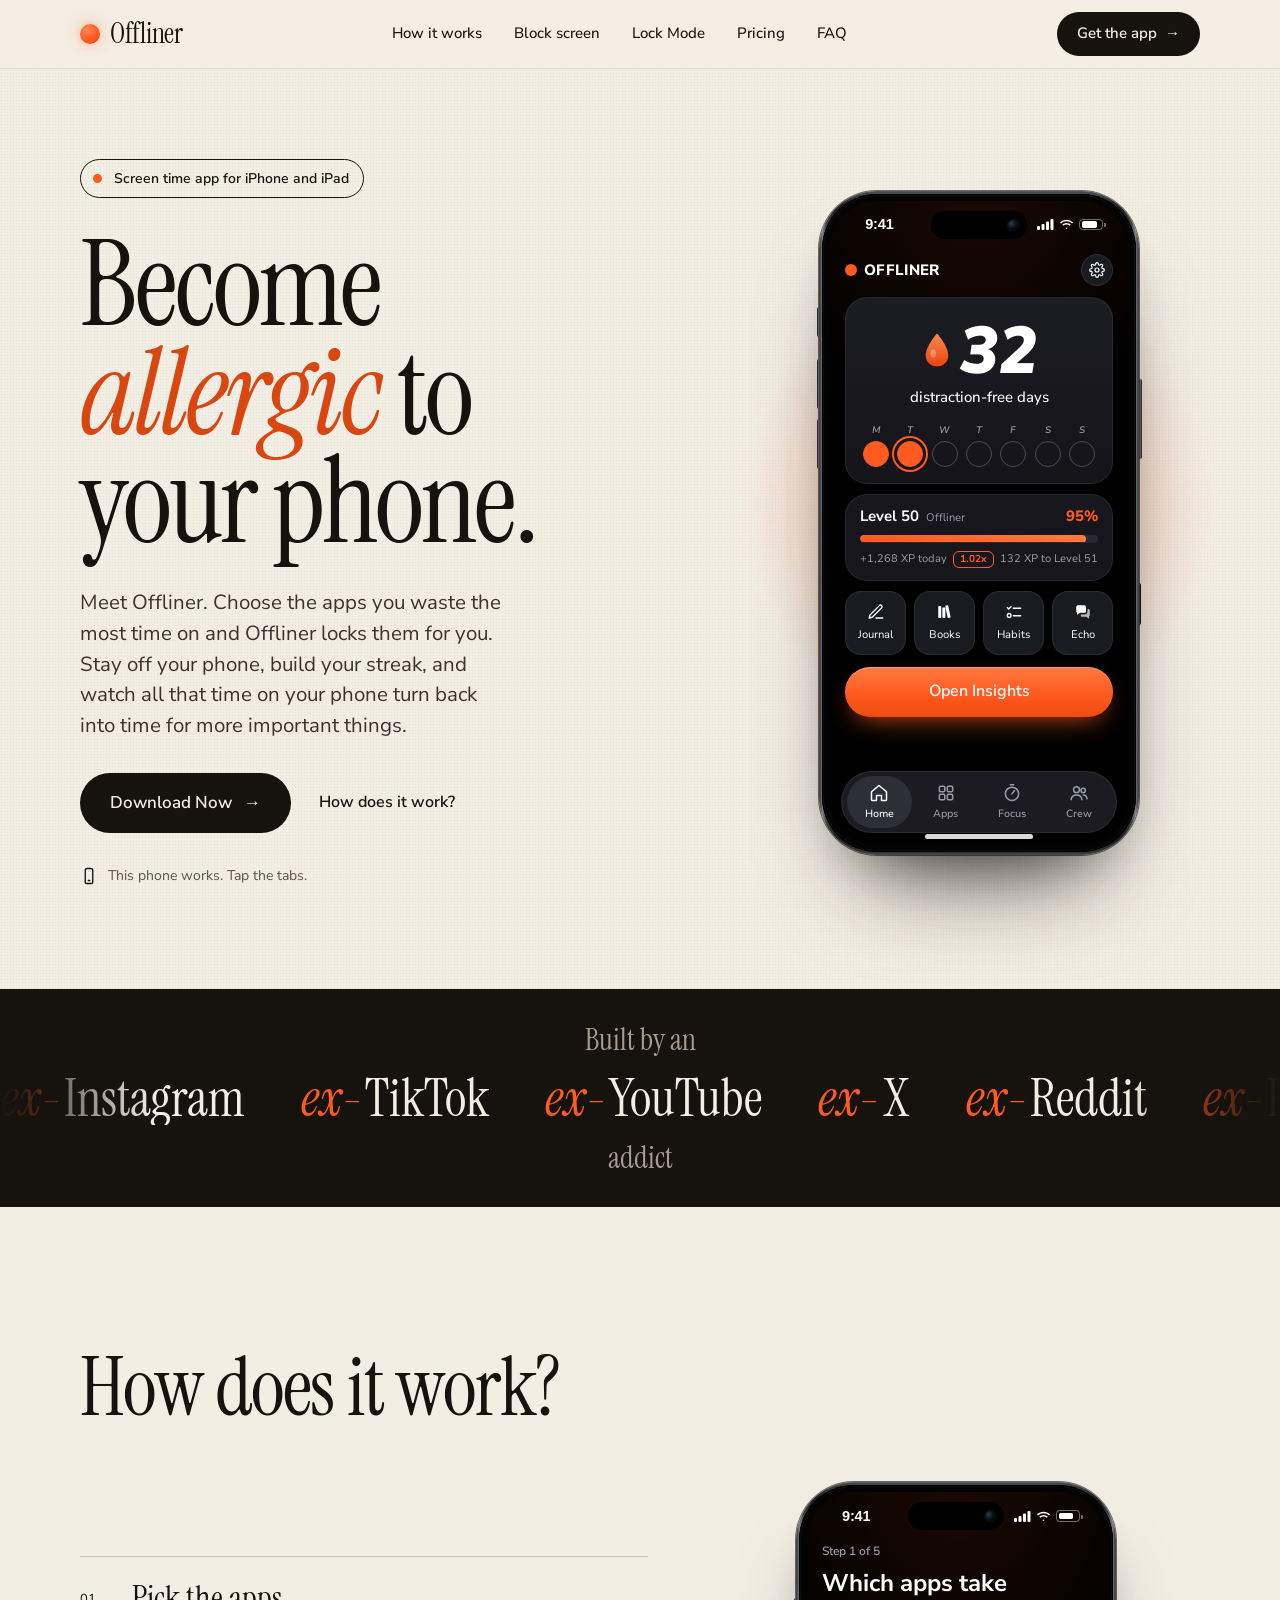
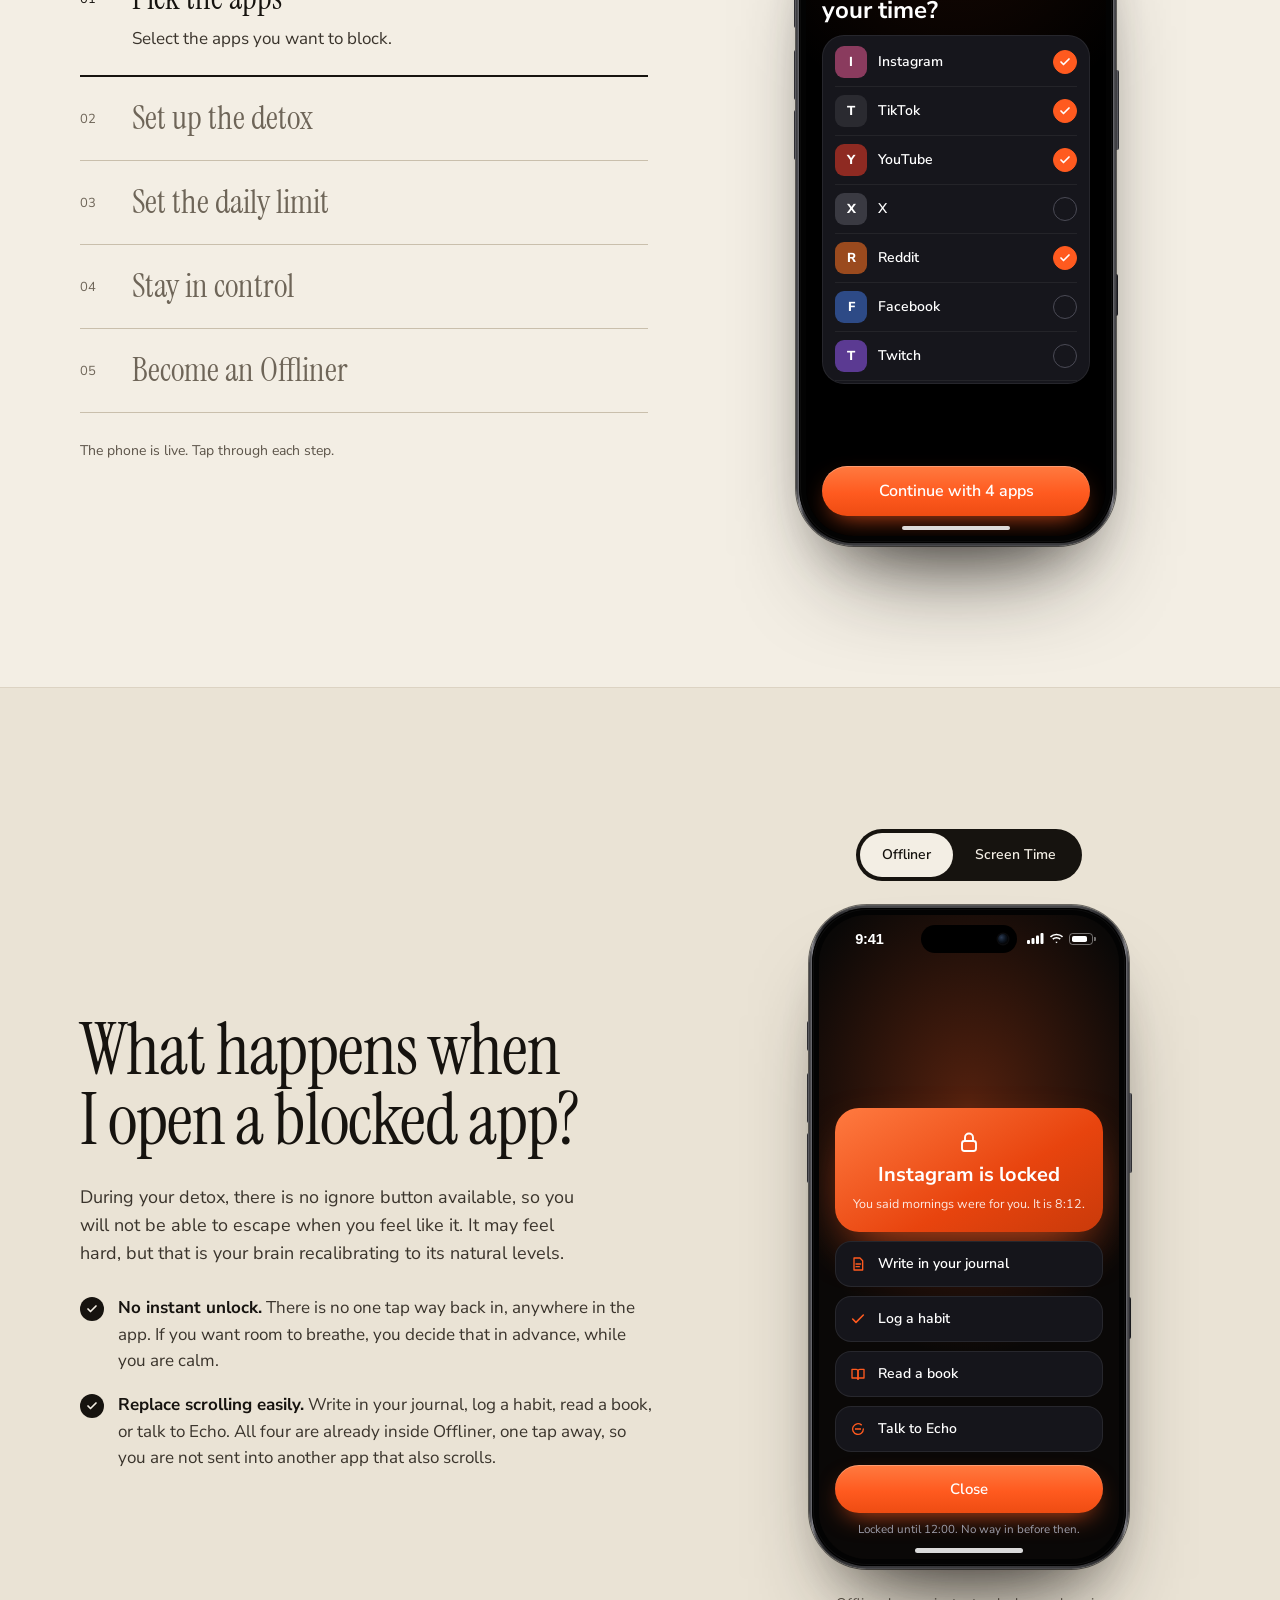
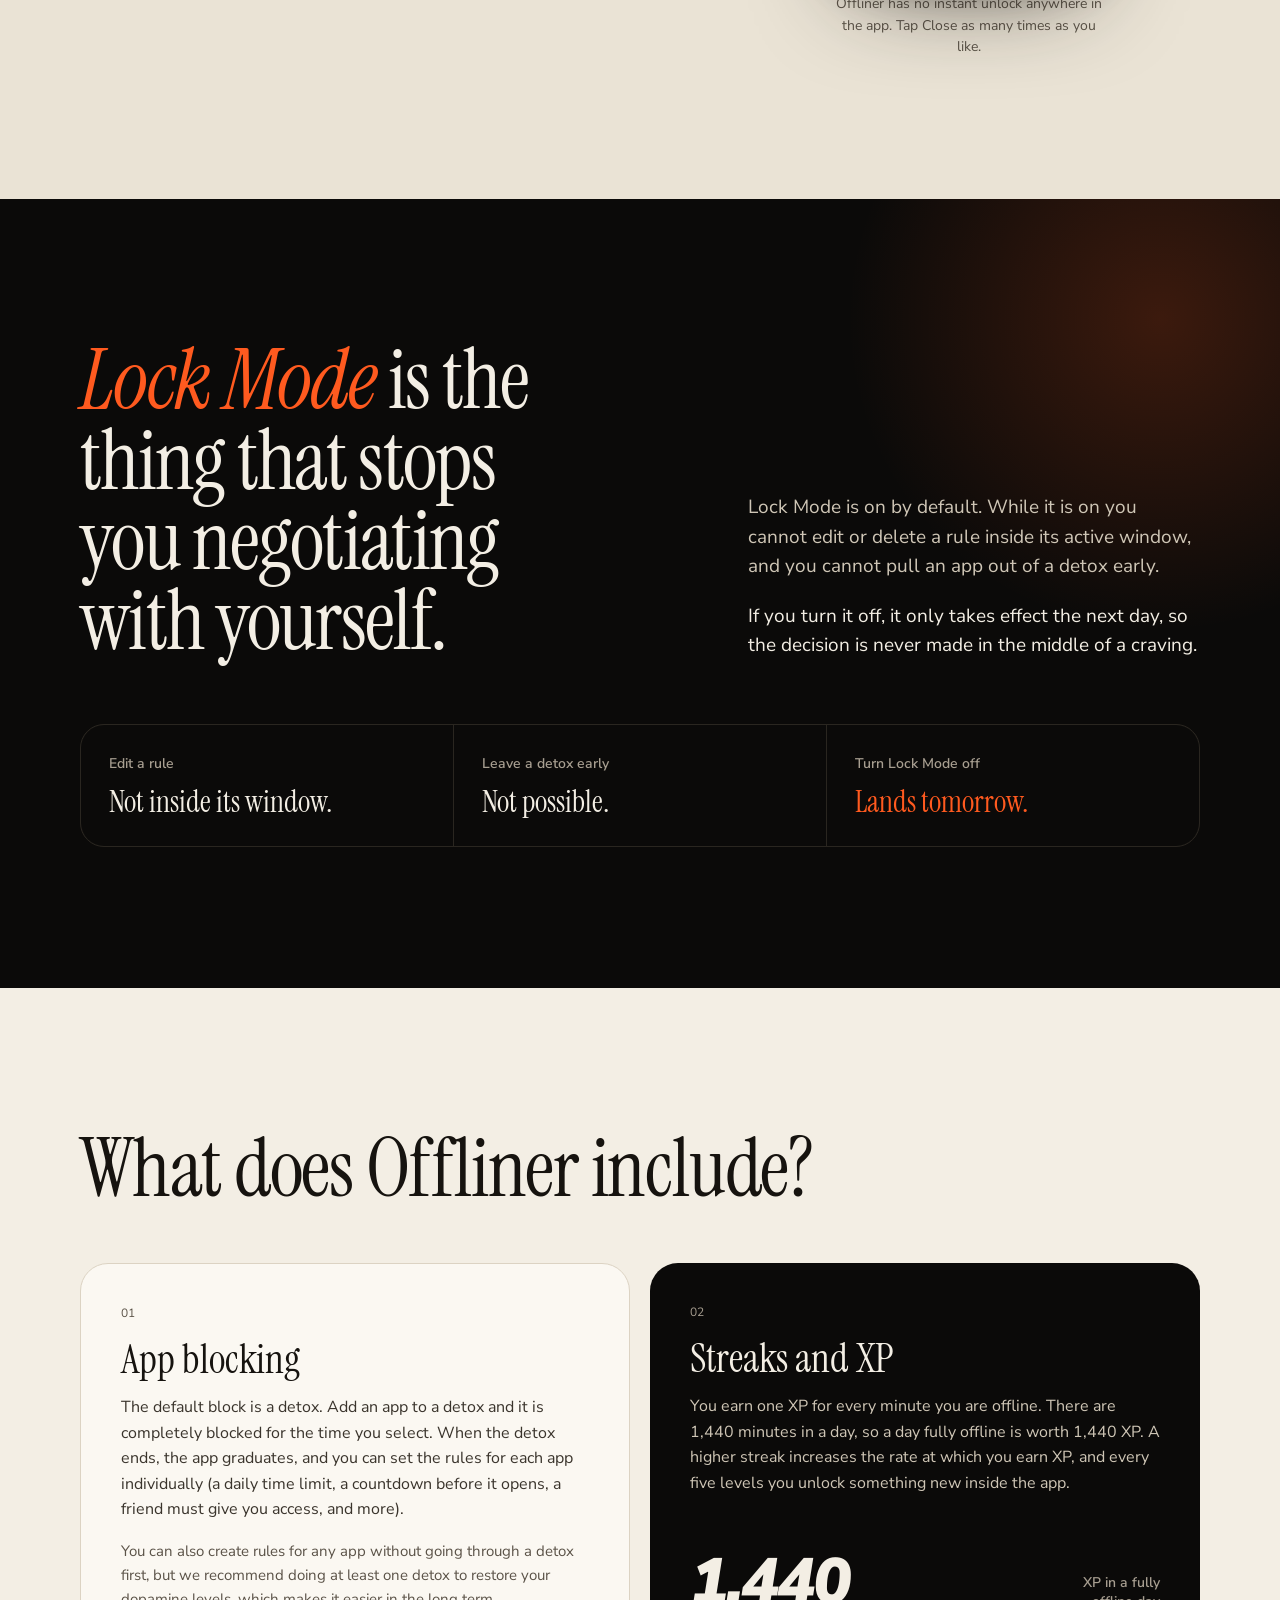
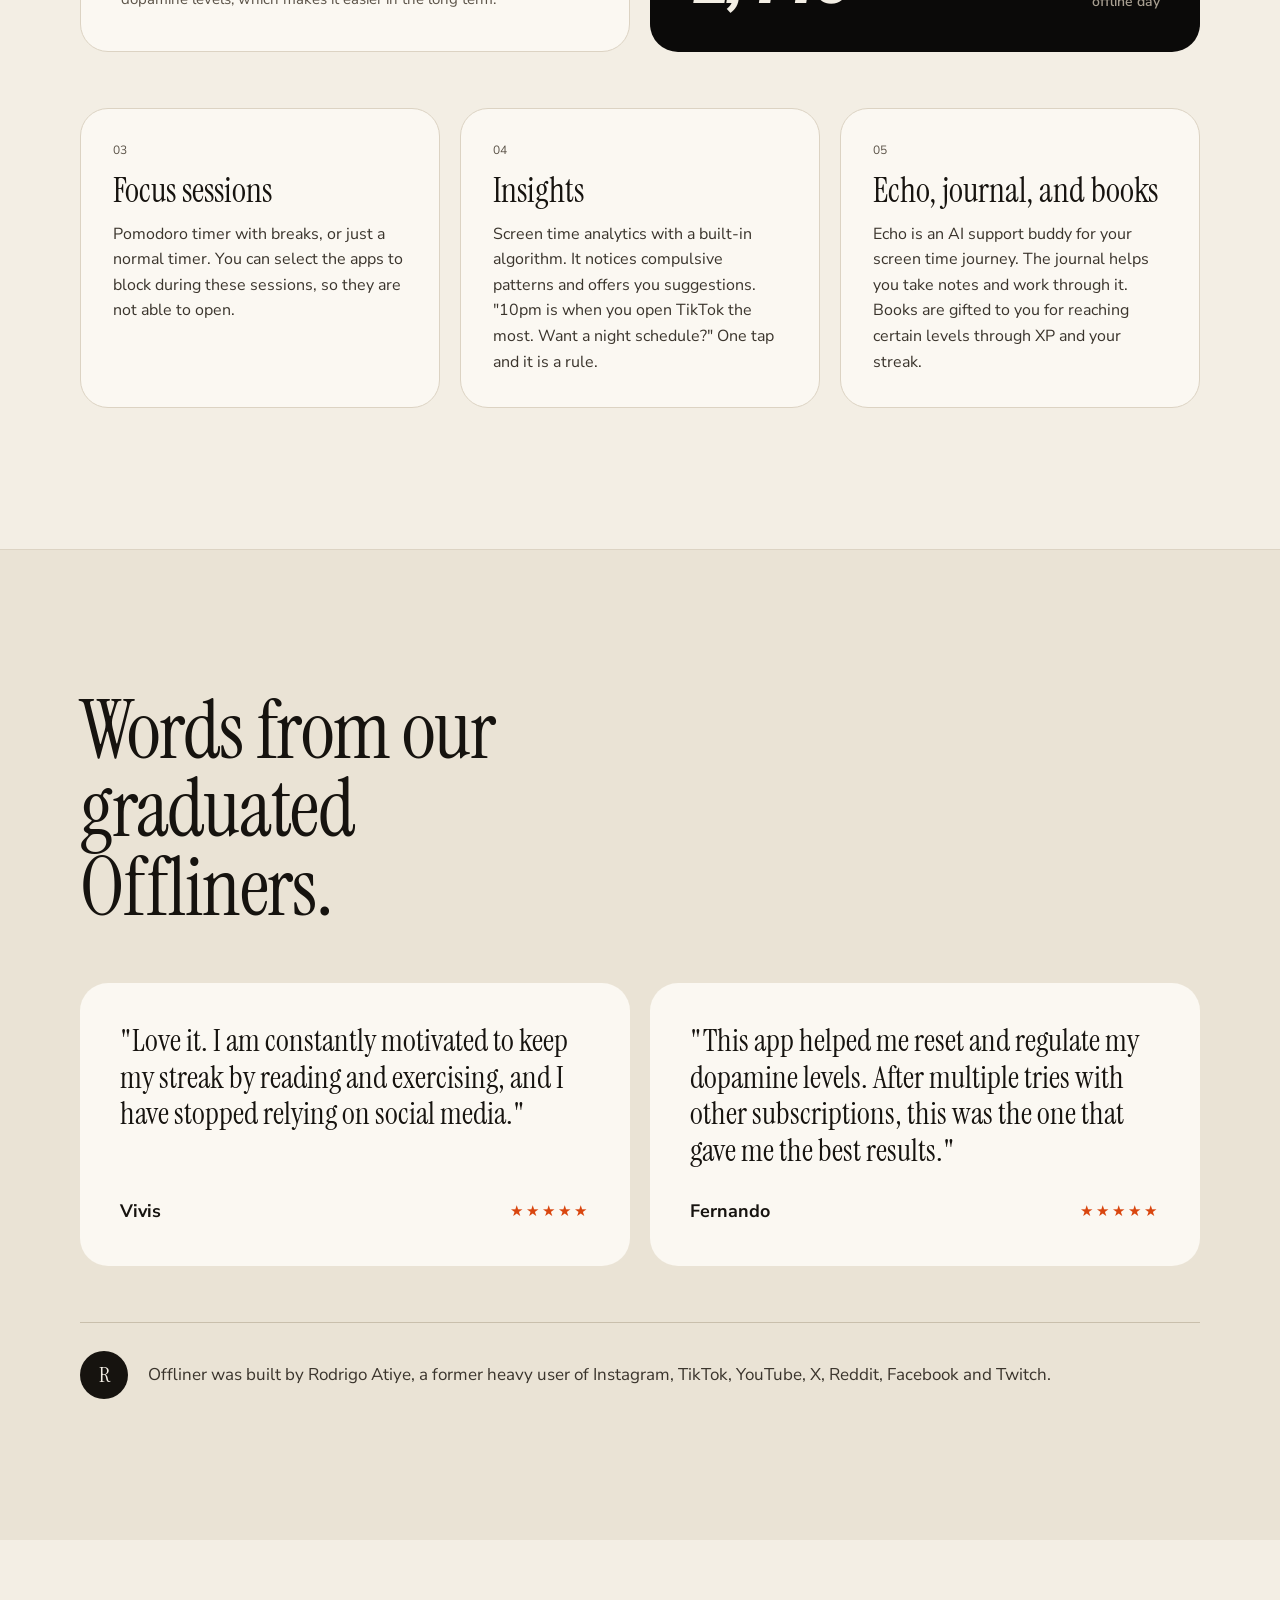
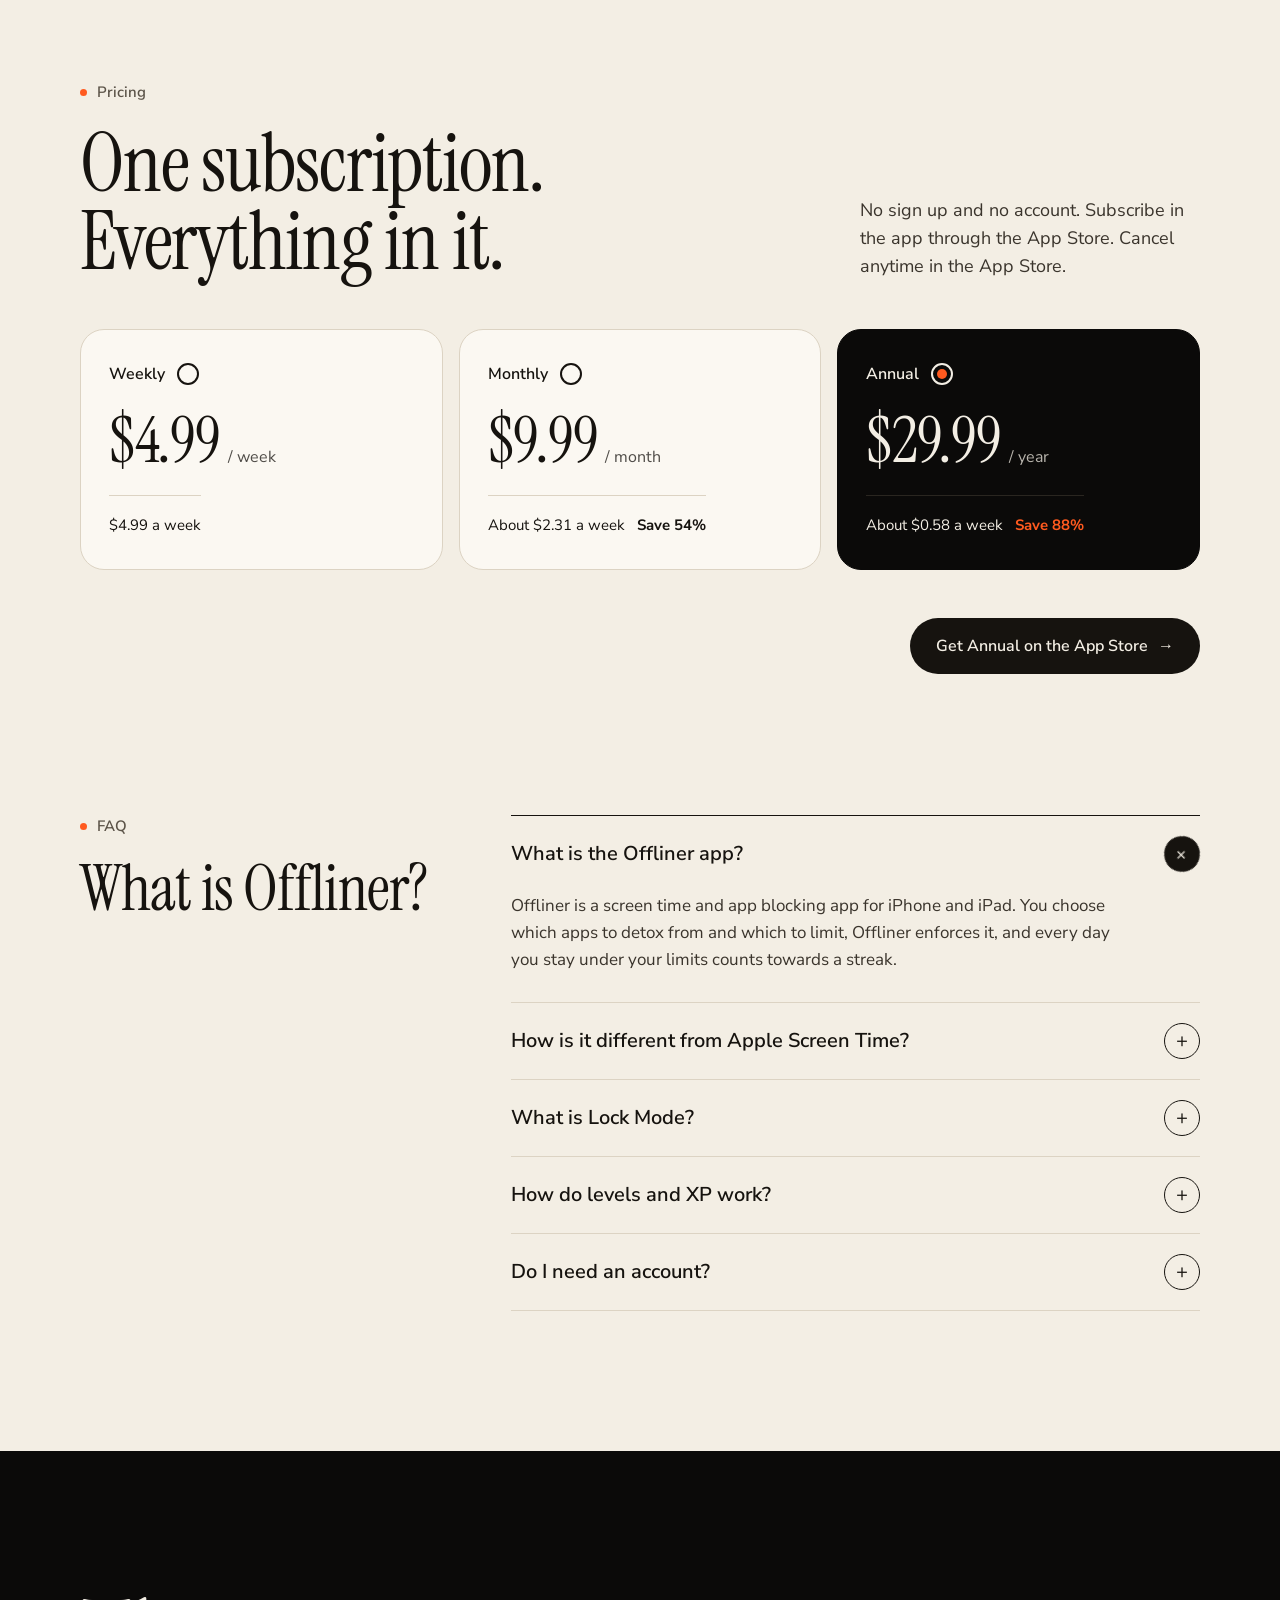
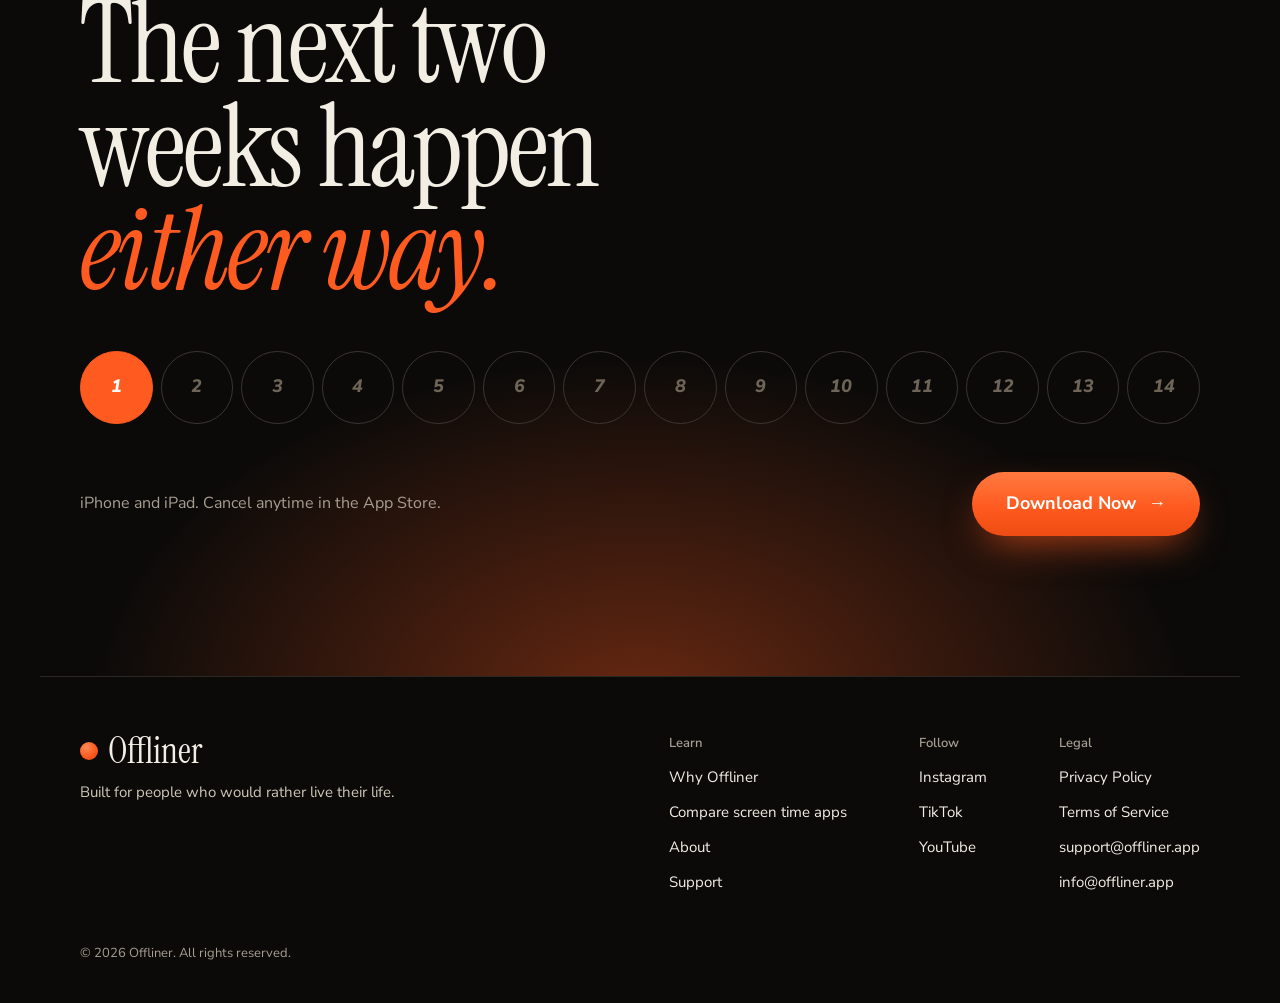
==== commit 67f65dff: "Home: realistic iPhone frames, tap-to-advance steps - All three phone mocks (hero, how it works, blo" ====
--- a/index.html
+++ b/index.html
@@ -34,7 +34,7 @@
 <link rel="preconnect" href="https://fonts.googleapis.com">
 <link rel="preconnect" href="https://fonts.gstatic.com" crossorigin>
 <link rel="stylesheet" href="https://fonts.googleapis.com/css2?family=Instrument+Serif:ital@0;1&amp;family=Nunito+Sans:ital,opsz,wght@0,6..12,400;0,6..12,500;0,6..12,600;0,6..12,700;0,6..12,800;1,6..12,800;1,6..12,900&amp;display=swap">
-<link rel="stylesheet" href="/home/home.css?v=1">
+<link rel="stylesheet" href="/home/home.css?v=2">
 
 <script type="application/ld+json">
 [
@@ -273,9 +273,9 @@
 <!-- HERO PHONE: Offliner app, interactive -->
 <div class="r4" style="flex: 1 1 360px; min-width: 0; display: flex; justify-content: center; position: relative">
 <div class="glow" style="position: absolute; top: 8%; left: 50%; width: 520px; height: 520px; transform: translateX(-50%); border-radius: 50%; background: radial-gradient(circle, rgba(255,90,31,.32), rgba(255,90,31,0) 65%); pointer-events: none"></div>
-<div class="ph" style="position: relative">
+<div class="ph"><span class="hw hw-action" aria-hidden="true"></span><span class="hw hw-volup" aria-hidden="true"></span><span class="hw hw-voldn" aria-hidden="true"></span><span class="hw hw-power" aria-hidden="true"></span><span class="hw hw-cam" aria-hidden="true"></span>
 <div class="bez"><div class="scr">
-<div class="isl"></div>
+<div class="isl"><i></i></div><div class="sb" aria-hidden="true"><span class="sb-time">9:41</span><span class="sb-r"><svg width="17" height="11" viewBox="0 0 17 11"><rect x="0" y="7" width="3" height="4" rx="1"/><rect x="4.5" y="5" width="3" height="6" rx="1"/><rect x="9" y="2.5" width="3" height="8.5" rx="1"/><rect x="13.5" y="0" width="3" height="11" rx="1"/></svg><svg width="15" height="11" viewBox="0 0 15 11"><path d="M7.5 2.3c2.1 0 4 .8 5.5 2.1l1.1-1.1A9.4 9.4 0 0 0 7.5.7 9.4 9.4 0 0 0 .9 3.3L2 4.4a7.8 7.8 0 0 1 5.5-2.1zm0 3.2c1.2 0 2.3.4 3.2 1.2l1.1-1.1a6.3 6.3 0 0 0-8.6 0l1.1 1.1c.9-.8 2-1.2 3.2-1.2zm0 3.2c.4 0 .8.2 1.1.4L7.5 10.3 6.4 9.1c.3-.2.7-.4 1.1-.4z"/></svg><span class="sb-bat"><span class="sb-bat-lvl"></span></span></span></div>
 <div class="amb"></div>
 
 <!-- HOME -->
@@ -405,7 +405,7 @@
 </button>
 </template>
 </nav>
-<div style="position: absolute; bottom: 4px; left: 50%; transform: translateX(-50%); width: 110px; height: 4px; border-radius: 4px; background: rgba(255,255,255,.85); z-index: 11"></div>
+<div style="position: absolute; bottom: 6px; left: 50%; transform: translateX(-50%); width: 108px; height: 4.5px; border-radius: 4px; background: rgba(255,255,255,.85); z-index: 11"></div>
 </div></div>
 </div>
 </div>
@@ -439,18 +439,16 @@
 <span style="font-family: 'Instrument Serif', Georgia, serif; font-size: clamp(28px, 2.6vw, 38px); line-height: 1.05">[[ s.t ]]</span>
 <template v-if="s.active"><span class="fade" style="font-size: 17px; line-height: 1.55; color: #3A342C; max-width: 46ch">[[ s.d ]]</span></template>
 </span>
-<template v-if="s.showProg"><span class="prog" style="position: absolute; left: 0; right: 0; bottom: -1px; height: 2px; background: #16130F"></span></template>
-<template v-if="s.showStatic"><span style="position: absolute; left: 0; right: 0; bottom: -1px; height: 2px; background: #16130F"></span></template>
+<template v-if="s.active"><span style="position: absolute; left: 0; right: 0; bottom: -1px; height: 2px; background: #16130F"></span></template>
 </button>
 </template>
-<div style="display: flex; justify-content: space-between; align-items: center; padding-top: 16px; gap: 16px">
-<span style="font-size: 14px; color: #5B5348">The phone is live. Try each step.</span>
-<button type="button" @click="toggleAuto" style="height: 44px; padding: 0 16px; border-radius: 999px; border: 1px solid #C9BFAC; background: transparent; color: #16130F; font-size: 13px; font-weight: 600">[[ autoLabel ]]</button>
+<div style="display: flex; justify-content: space-between; align-items: center; padding-top: 16px; gap: 16px; min-height: 60px">
+<span style="font-size: 14px; color: #5B5348">The phone is live. Tap through each step.</span>
 </div>
 </div>
 
 <div style="flex: 1 1 360px; min-width: 0; display: flex; justify-content: center">
-<div class="ph"><div class="bez"><div class="scr"><div class="isl"></div><div class="amb"></div>
+<div class="ph"><span class="hw hw-action" aria-hidden="true"></span><span class="hw hw-volup" aria-hidden="true"></span><span class="hw hw-voldn" aria-hidden="true"></span><span class="hw hw-power" aria-hidden="true"></span><span class="hw hw-cam" aria-hidden="true"></span><div class="bez"><div class="scr"><div class="isl"><i></i></div><div class="sb" aria-hidden="true"><span class="sb-time">9:41</span><span class="sb-r"><svg width="17" height="11" viewBox="0 0 17 11"><rect x="0" y="7" width="3" height="4" rx="1"/><rect x="4.5" y="5" width="3" height="6" rx="1"/><rect x="9" y="2.5" width="3" height="8.5" rx="1"/><rect x="13.5" y="0" width="3" height="11" rx="1"/></svg><svg width="15" height="11" viewBox="0 0 15 11"><path d="M7.5 2.3c2.1 0 4 .8 5.5 2.1l1.1-1.1A9.4 9.4 0 0 0 7.5.7 9.4 9.4 0 0 0 .9 3.3L2 4.4a7.8 7.8 0 0 1 5.5-2.1zm0 3.2c1.2 0 2.3.4 3.2 1.2l1.1-1.1a6.3 6.3 0 0 0-8.6 0l1.1 1.1c.9-.8 2-1.2 3.2-1.2zm0 3.2c.4 0 .8.2 1.1.4L7.5 10.3 6.4 9.1c.3-.2.7-.4 1.1-.4z"/></svg><span class="sb-bat"><span class="sb-bat-lvl"></span></span></span></div><div class="amb"></div>
 
 <!-- STEP 1: pick apps -->
 <template v-if="st0">
@@ -558,7 +556,7 @@
 </div>
 </template>
 
-<div style="position: absolute; bottom: 4px; left: 50%; transform: translateX(-50%); width: 110px; height: 4px; border-radius: 4px; background: rgba(255,255,255,.85); z-index: 16"></div>
+<div style="position: absolute; bottom: 6px; left: 50%; transform: translateX(-50%); width: 108px; height: 4.5px; border-radius: 4px; background: rgba(255,255,255,.85); z-index: 16"></div>
 </div></div></div>
 </div>
 </div>
@@ -581,7 +579,7 @@
 <div role="tablist" aria-label="Compare block screens" style="display: flex; padding: 4px; border-radius: 999px; background: #16130F">
 <template v-for="(b, $index) in blockTabs"><button type="button" role="tab" :aria-selected="b.on" @click="b.pick" :style="`height: 44px; padding: 0 22px; border: 0; border-radius: 999px; background: ${b.bg}; color: ${b.fg}; font-size: 14px; font-weight: 600; transition: background-color .2s ease`">[[ b.t ]]</button></template>
 </div>
-<div class="ph"><div class="bez"><div class="scr" style="background: #0A0807"><div class="isl"></div>
+<div class="ph"><span class="hw hw-action" aria-hidden="true"></span><span class="hw hw-volup" aria-hidden="true"></span><span class="hw hw-voldn" aria-hidden="true"></span><span class="hw hw-power" aria-hidden="true"></span><span class="hw hw-cam" aria-hidden="true"></span><div class="bez"><div class="scr" style="background: #0A0807"><div class="isl"><i></i></div><div class="sb" aria-hidden="true"><span class="sb-time">9:41</span><span class="sb-r"><svg width="17" height="11" viewBox="0 0 17 11"><rect x="0" y="7" width="3" height="4" rx="1"/><rect x="4.5" y="5" width="3" height="6" rx="1"/><rect x="9" y="2.5" width="3" height="8.5" rx="1"/><rect x="13.5" y="0" width="3" height="11" rx="1"/></svg><svg width="15" height="11" viewBox="0 0 15 11"><path d="M7.5 2.3c2.1 0 4 .8 5.5 2.1l1.1-1.1A9.4 9.4 0 0 0 7.5.7 9.4 9.4 0 0 0 .9 3.3L2 4.4a7.8 7.8 0 0 1 5.5-2.1zm0 3.2c1.2 0 2.3.4 3.2 1.2l1.1-1.1a6.3 6.3 0 0 0-8.6 0l1.1 1.1c.9-.8 2-1.2 3.2-1.2zm0 3.2c.4 0 .8.2 1.1.4L7.5 10.3 6.4 9.1c.3-.2.7-.4 1.1-.4z"/></svg><span class="sb-bat"><span class="sb-bat-lvl"></span></span></span></div>
 
 <template v-if="showOff">
 <div class="fade" style="position: absolute; inset: 0; background: radial-gradient(90% 55% at 50% 30%, rgba(255,90,31,.30), rgba(10,8,7,0) 70%), #0A0807; padding: 0 16px 22px; display: flex; flex-direction: column; justify-content: flex-end; gap: 9px">
@@ -613,7 +611,7 @@
 </div>
 </template>
 
-<div style="position: absolute; bottom: 4px; left: 50%; transform: translateX(-50%); width: 110px; height: 4px; border-radius: 4px; background: rgba(255,255,255,.85); z-index: 16"></div>
+<div style="position: absolute; bottom: 6px; left: 50%; transform: translateX(-50%); width: 108px; height: 4.5px; border-radius: 4px; background: rgba(255,255,255,.85); z-index: 16"></div>
 </div></div></div>
 <p style="margin: 0; font-size: 14px; color: #5B5348; text-align: center; max-width: 34ch">[[ blockCaption ]]</p>
 </div>
@@ -792,6 +790,6 @@
 </div>
 </div>
 <script src="/home/vue.global.prod.js?v=3.5.43"></script>
-<script src="/home/home.js?v=1"></script>
+<script src="/home/home.js?v=2"></script>
 </body>
 </html>
--- a/home/home.css
+++ b/home/home.css
@@ -31,8 +31,6 @@
 @keyframes shakeB{0%,100%{transform:translateX(0)}20%{transform:translateX(-9px)}40%{transform:translateX(8px)}60%{transform:translateX(-5px)}80%{transform:translateX(3px)}}
 .shakeA{animation:shakeA .42s ease}
 .shakeB{animation:shakeB .42s ease}
-@keyframes prog{from{transform:scaleX(0)}to{transform:scaleX(1)}}
-.prog{transform-origin:left;animation:prog 6s linear both}
 @keyframes fadein{from{opacity:0;transform:translateY(8px)}to{opacity:1;transform:none}}
 .fade{animation:fadein .4s cubic-bezier(.2,.8,.2,1) both}
 @keyframes sheet{from{transform:translateY(100%)}to{transform:none}}
@@ -45,10 +43,30 @@
 button:focus-visible,a:focus-visible,input:focus-visible{outline:2px solid #FF5A1F;outline-offset:3px}
 .grain{background-image:radial-gradient(rgba(22,19,15,.05) 1px,transparent 1px);background-size:3px 3px}
 /* ---------- iPhone + Offliner app tokens (from the shipped SwiftUI screens) ---------- */
-.ph{flex:none;width:320px;height:664px;border-radius:56px;background:linear-gradient(150deg,#4A4A52,#1A1A1F 40%,#2C2C33);padding:3px;box-shadow:0 60px 100px -50px rgba(22,19,15,.85),0 0 0 1px rgba(0,0,0,.4)}
-.bez{width:100%;height:100%;border-radius:53px;background:#000;padding:9px}
-.scr{position:relative;width:100%;height:100%;border-radius:44px;background:#000;overflow:hidden;color:#FFFFFF;font-family:'Avenir Next','Avenir','Nunito Sans','Helvetica Neue',sans-serif;font-size:14px;line-height:1.3}
-.isl{position:absolute;top:10px;left:50%;transform:translateX(-50%);width:94px;height:27px;border-radius:20px;background:#000;z-index:20}
+/* iPhone 17 Pro frame: titanium band, 7px black border, Dynamic Island, hardware buttons, status bar. */
+.ph{position:relative;flex:none;width:320px;height:664px;border-radius:58px;padding:3px;
+  background:linear-gradient(90deg,#28282b 0%,#7d7d83 1.1%,#3c3c40 2.4%,#1d1d20 5%,#1d1d20 95%,#3c3c40 97.6%,#7d7d83 98.9%,#28282b 100%);
+  box-shadow:inset 0 0 0 1px rgba(255,255,255,.07),0 0 0 1px rgba(0,0,0,.55),0 60px 100px -50px rgba(22,19,15,.85),0 30px 60px -34px rgba(22,19,15,.45)}
+.ph::before{content:"";position:absolute;inset:0;border-radius:inherit;pointer-events:none;z-index:1;
+  background:linear-gradient(180deg,rgba(255,255,255,.22) 0,rgba(255,255,255,0) 2.2%,rgba(255,255,255,0) 97.8%,rgba(255,255,255,.14) 100%)}
+.bez{position:relative;z-index:2;width:100%;height:100%;border-radius:55px;background:#030303;padding:7px;box-shadow:inset 0 0 0 1px #000,inset 0 0 0 2px rgba(255,255,255,.04)}
+.scr{position:relative;width:100%;height:100%;border-radius:48px;background:#000;overflow:hidden;color:#FFFFFF;font-family:'Avenir Next','Avenir','Nunito Sans','Helvetica Neue',sans-serif;font-size:14px;line-height:1.3;isolation:isolate}
+.isl{position:absolute;top:10px;left:50%;transform:translateX(-50%);width:96px;height:28px;border-radius:20px;background:#000;z-index:22}
+.isl i{position:absolute;right:9px;top:50%;width:10px;height:10px;margin-top:-5px;border-radius:50%;background:radial-gradient(circle at 35% 35%,#2b3a52 0,#0d1520 45%,#05070a 70%);box-shadow:0 0 0 1.5px #0b0b0d}
+.hw{position:absolute;width:3px;border-radius:2px;z-index:0;background:linear-gradient(90deg,#17171a,#606066 55%,#2a2a2d)}
+.hw-action,.hw-volup,.hw-voldn{left:-2.5px;border-radius:2px 0 0 2px}
+.hw-power,.hw-cam{right:-2.5px;border-radius:0 2px 2px 0;background:linear-gradient(270deg,#17171a,#606066 55%,#2a2a2d)}
+.hw-action{top:116px;height:30px}
+.hw-volup{top:168px;height:50px}
+.hw-voldn{top:228px;height:50px}
+.hw-power{top:188px;height:80px}
+.hw-cam{top:392px;height:42px;right:-1.5px;width:2px;background:linear-gradient(270deg,#0d0d10,#3a3a40)}
+.sb{position:absolute;top:13px;left:0;right:0;height:22px;padding:0 24px 0 36px;display:flex;align-items:center;justify-content:space-between;z-index:21;pointer-events:none;color:#fff;font:600 14.5px/1 -apple-system,'SF Pro Text','Helvetica Neue',Arial,sans-serif;letter-spacing:-.01em}
+.sb-r{display:flex;align-items:center;gap:5px}
+.sb-r svg{fill:currentColor}
+.sb-bat{position:relative;width:24px;height:11.5px;border-radius:3.6px;border:1px solid rgba(255,255,255,.42);padding:1.5px;margin-right:2px}
+.sb-bat::after{content:"";position:absolute;right:-3.5px;top:3.2px;width:1.6px;height:4px;border-radius:0 1px 1px 0;background:rgba(255,255,255,.42)}
+.sb-bat-lvl{display:block;width:78%;height:100%;border-radius:1.8px;background:#fff}
 .amb{position:absolute;inset:0;pointer-events:none;background:radial-gradient(120% 60% at 50% 0%,rgba(255,90,31,.10),rgba(255,90,31,0) 60%)}
 .pad{position:relative;height:100%;padding:52px 16px 92px;display:flex;flex-direction:column;gap:10px}
 .card{background:#16161C;border:1px solid rgba(255,255,255,.07);border-radius:22px}
@@ -63,4 +81,4 @@
 .tgl{width:51px;height:31px;border-radius:999px;border:0;padding:2px;display:flex;transition:background-color .2s ease}
 .knob{width:27px;height:27px;border-radius:50%;background:#FFFFFF;box-shadow:0 2px 6px rgba(0,0,0,.35);transition:transform .2s ease}
 @media (max-width:860px){.navlinks{display:none !important}}
-@media (prefers-reduced-motion:reduce){.marq,.lamp,.prog,.r1,.r2,.r3,.r4,.fade,.shakeA,.shakeB,.sheet,.glow{animation:none !important}}
+@media (prefers-reduced-motion:reduce){.marq,.lamp,.r1,.r2,.r3,.r4,.fade,.shakeA,.shakeB,.sheet,.glow{animation:none !important}}
